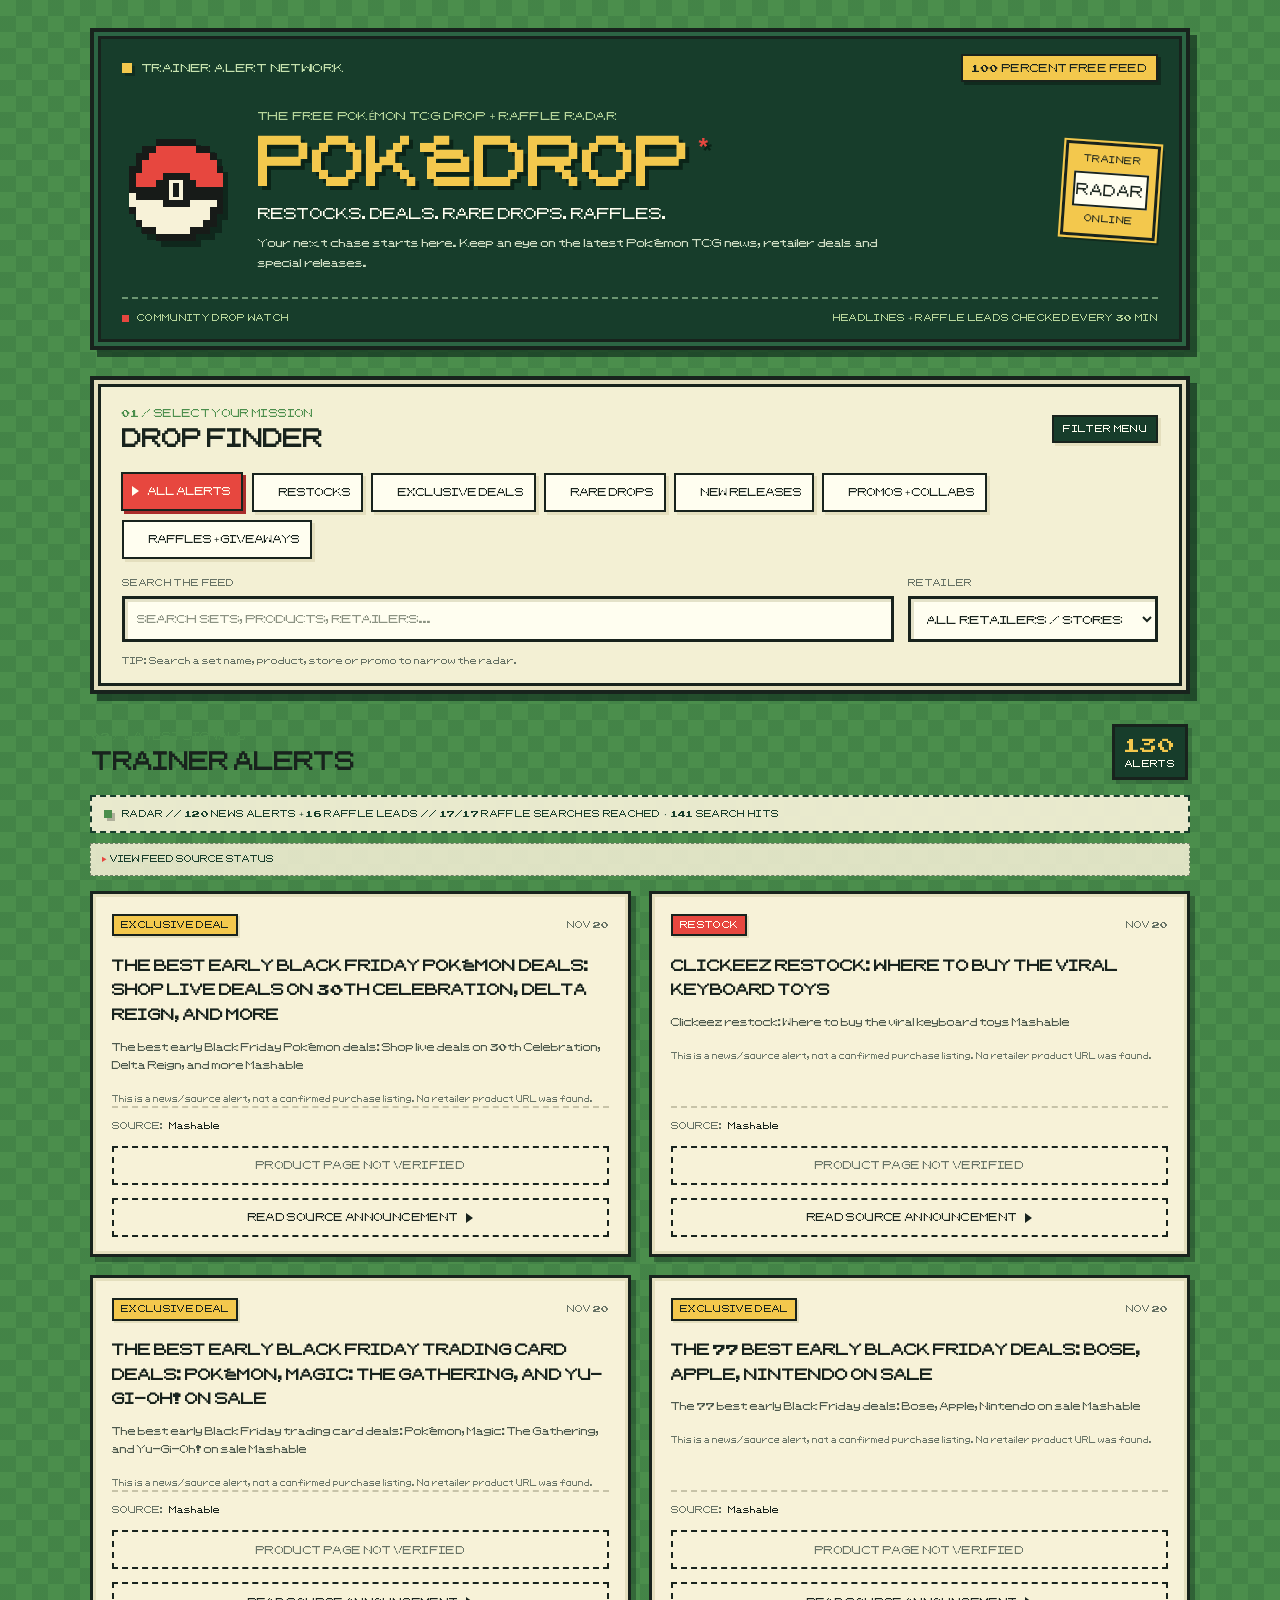
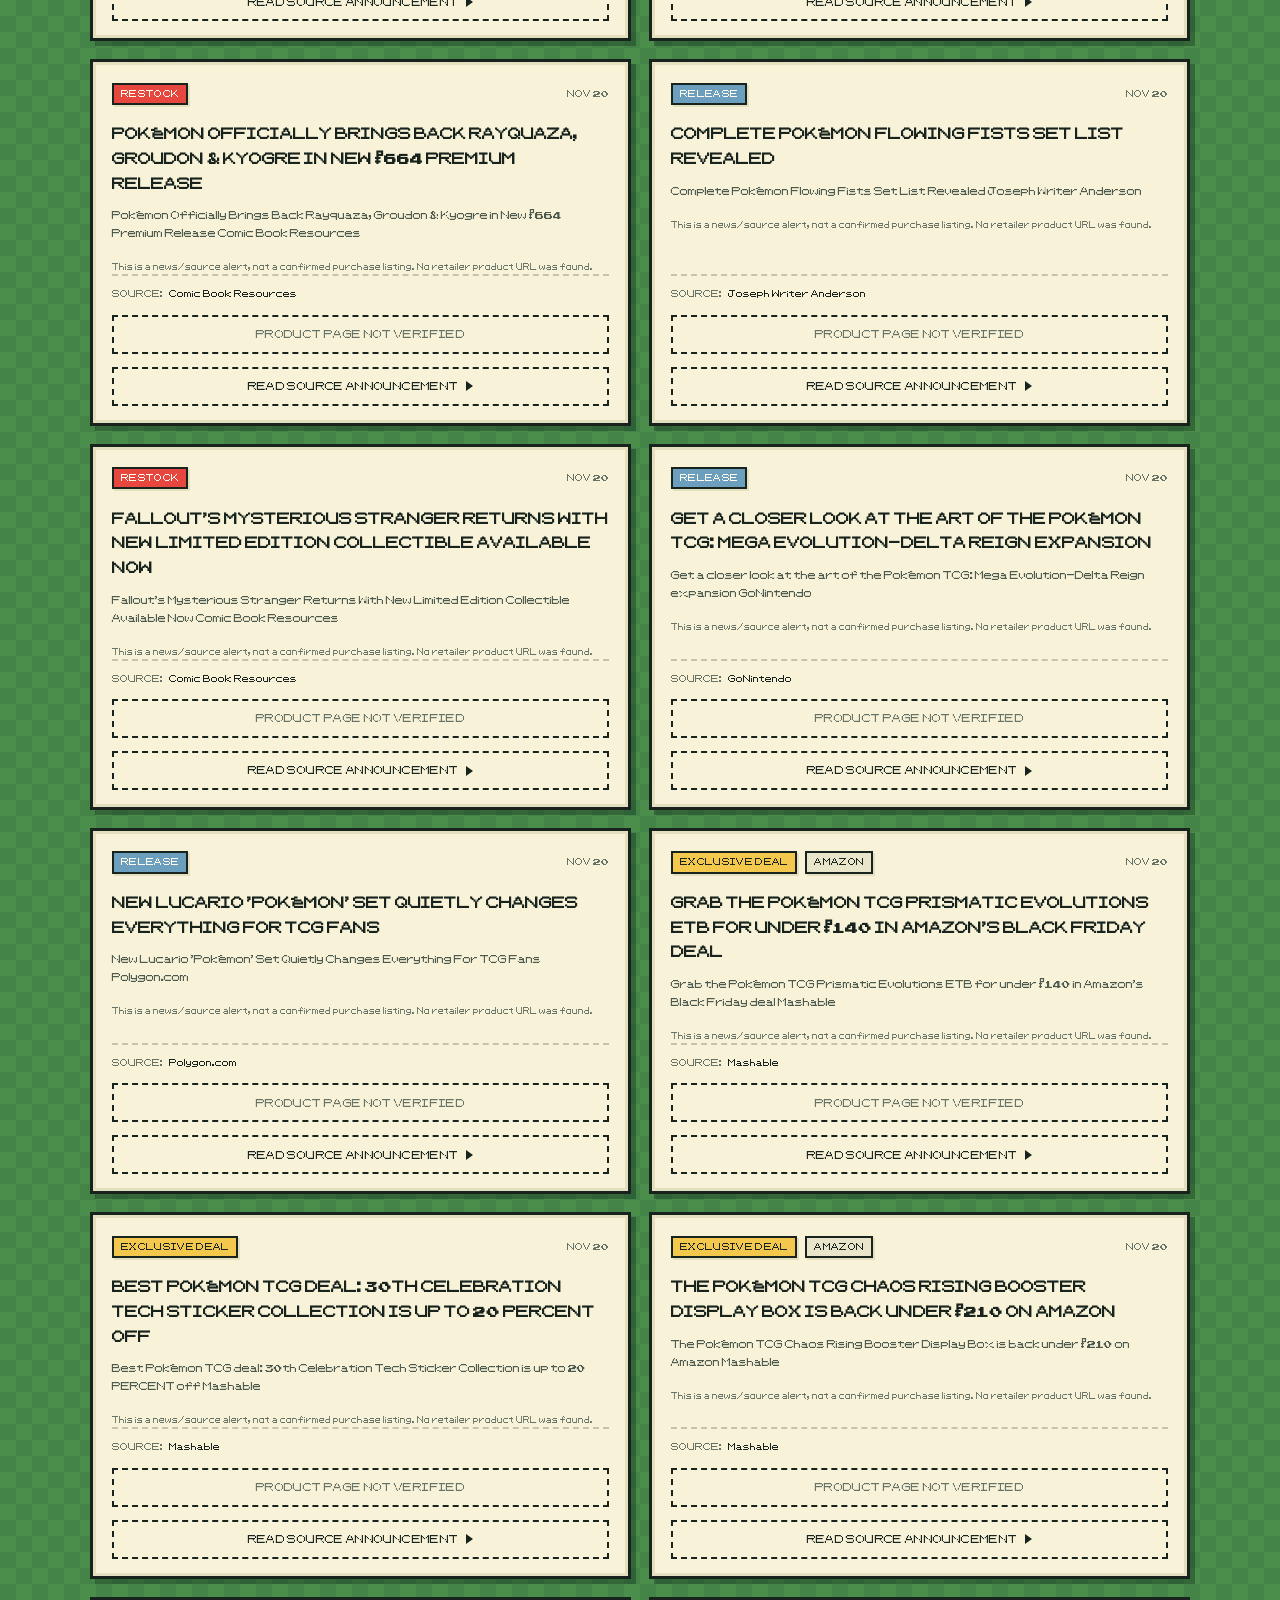
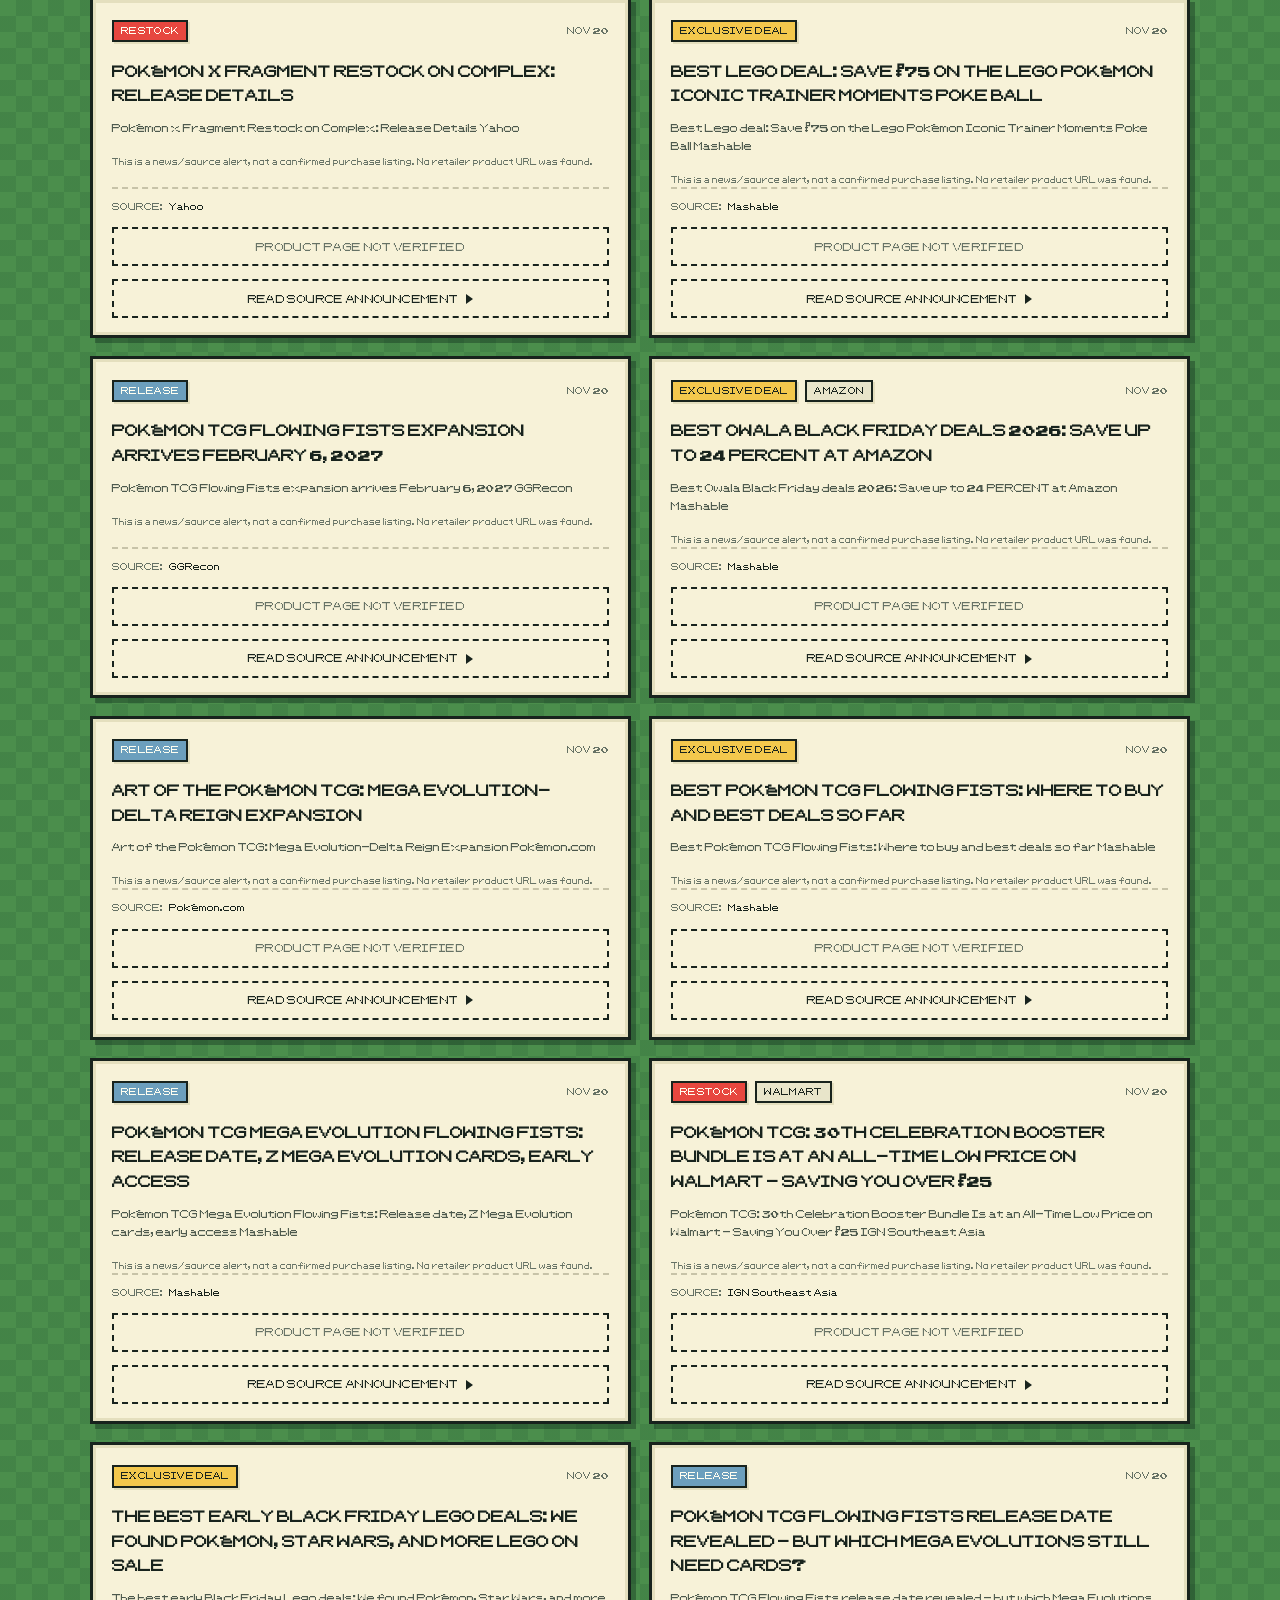
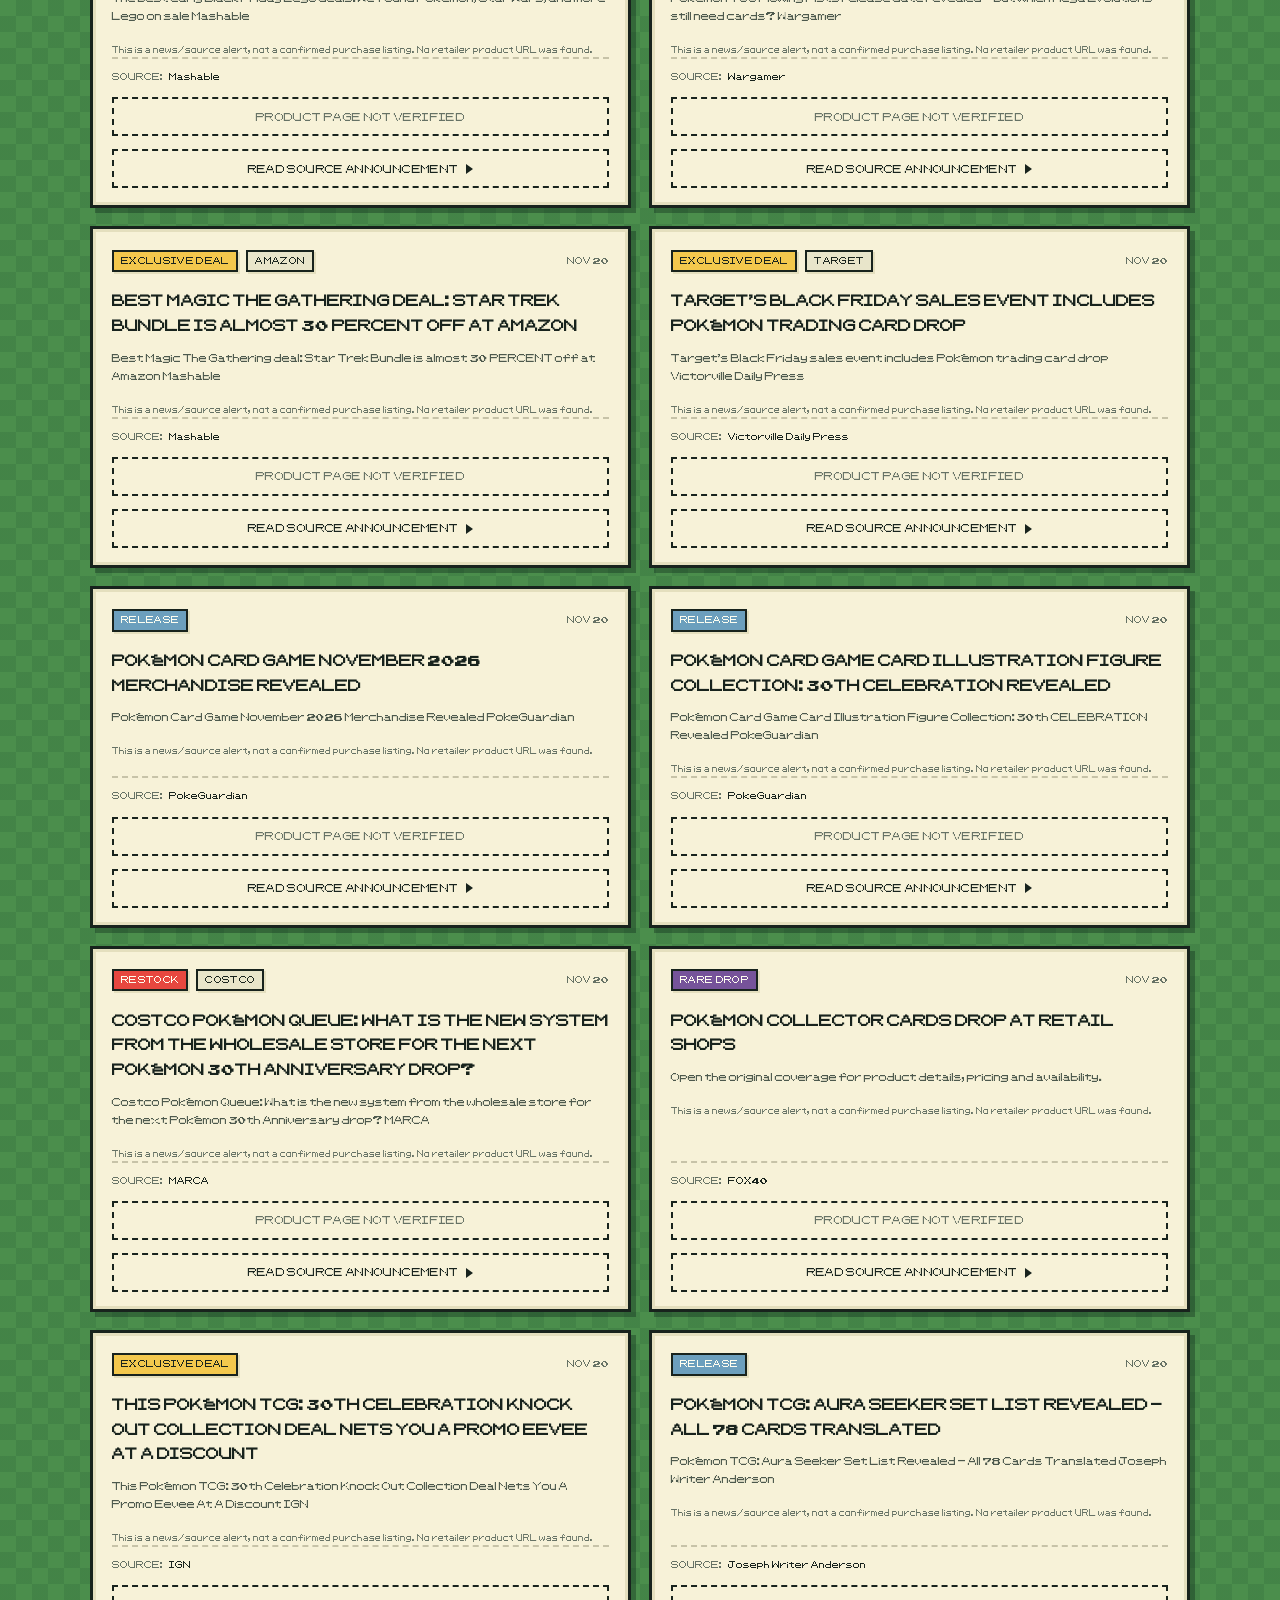
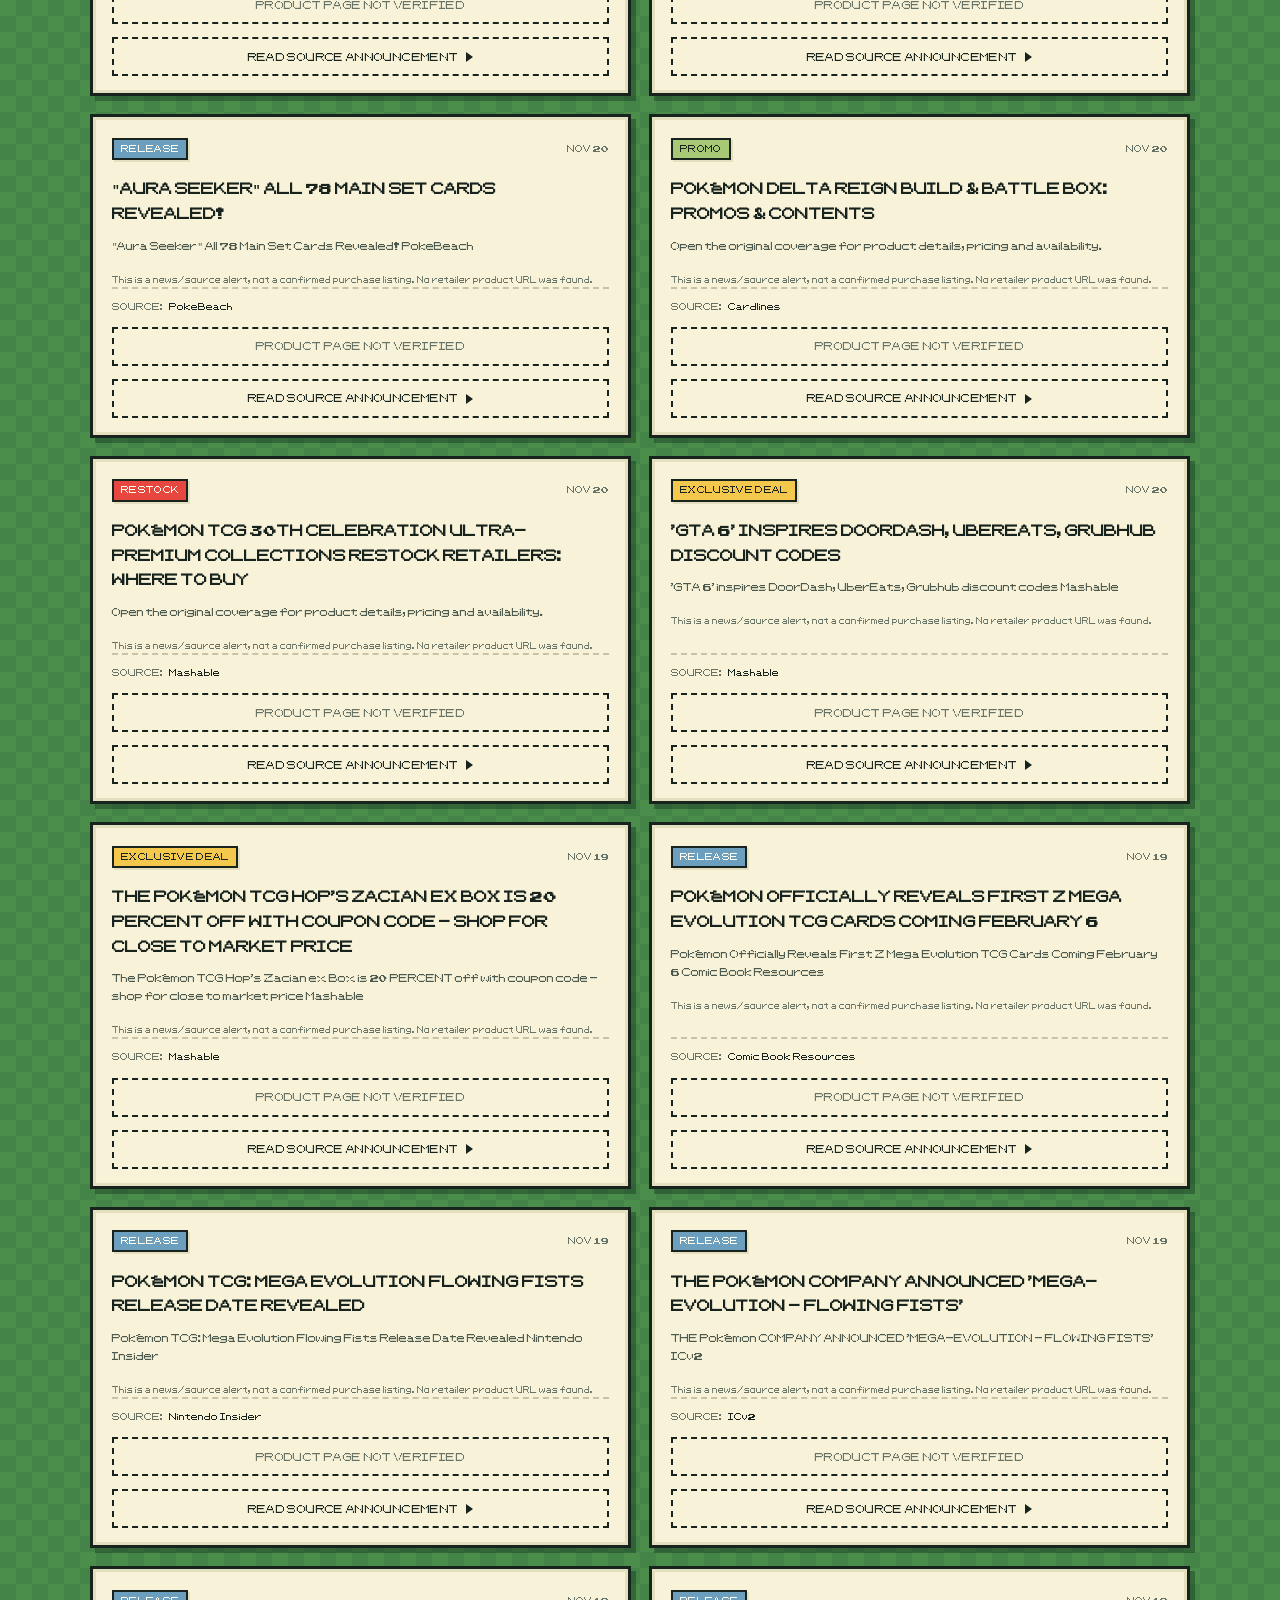
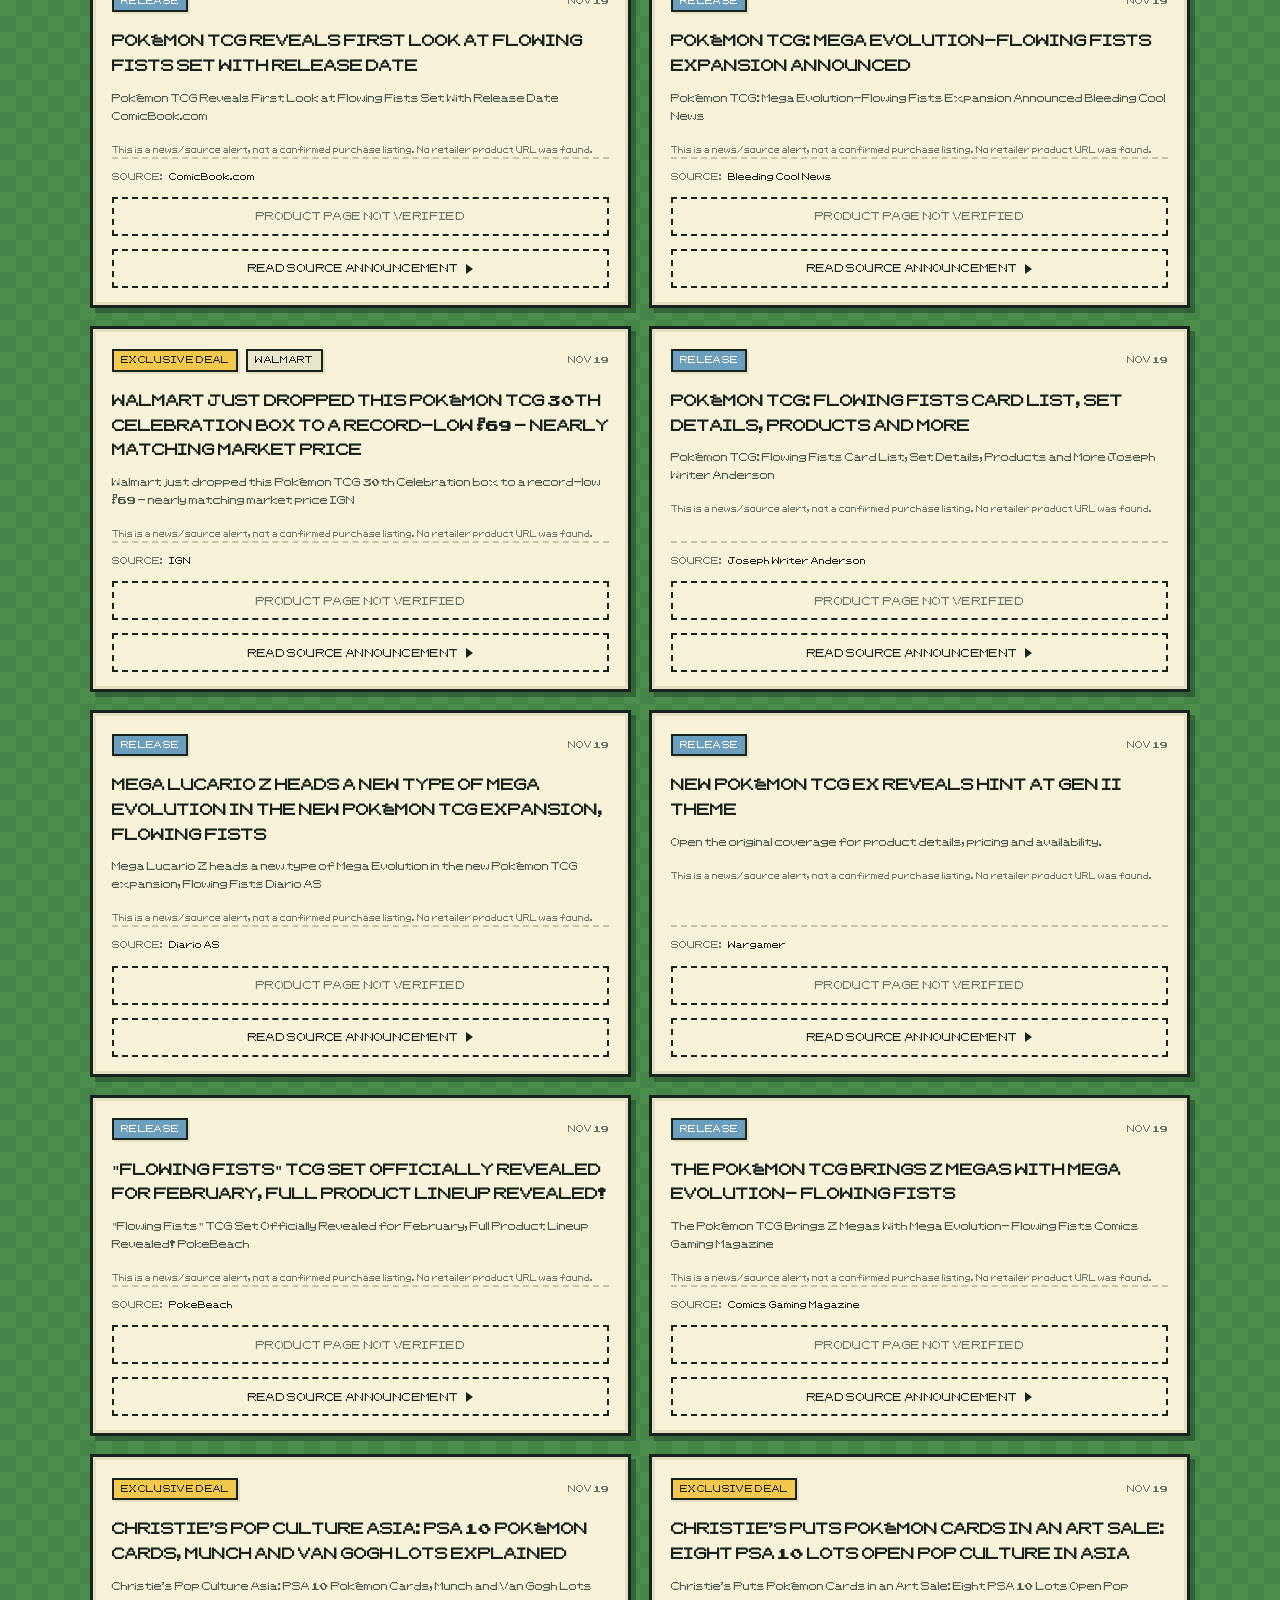
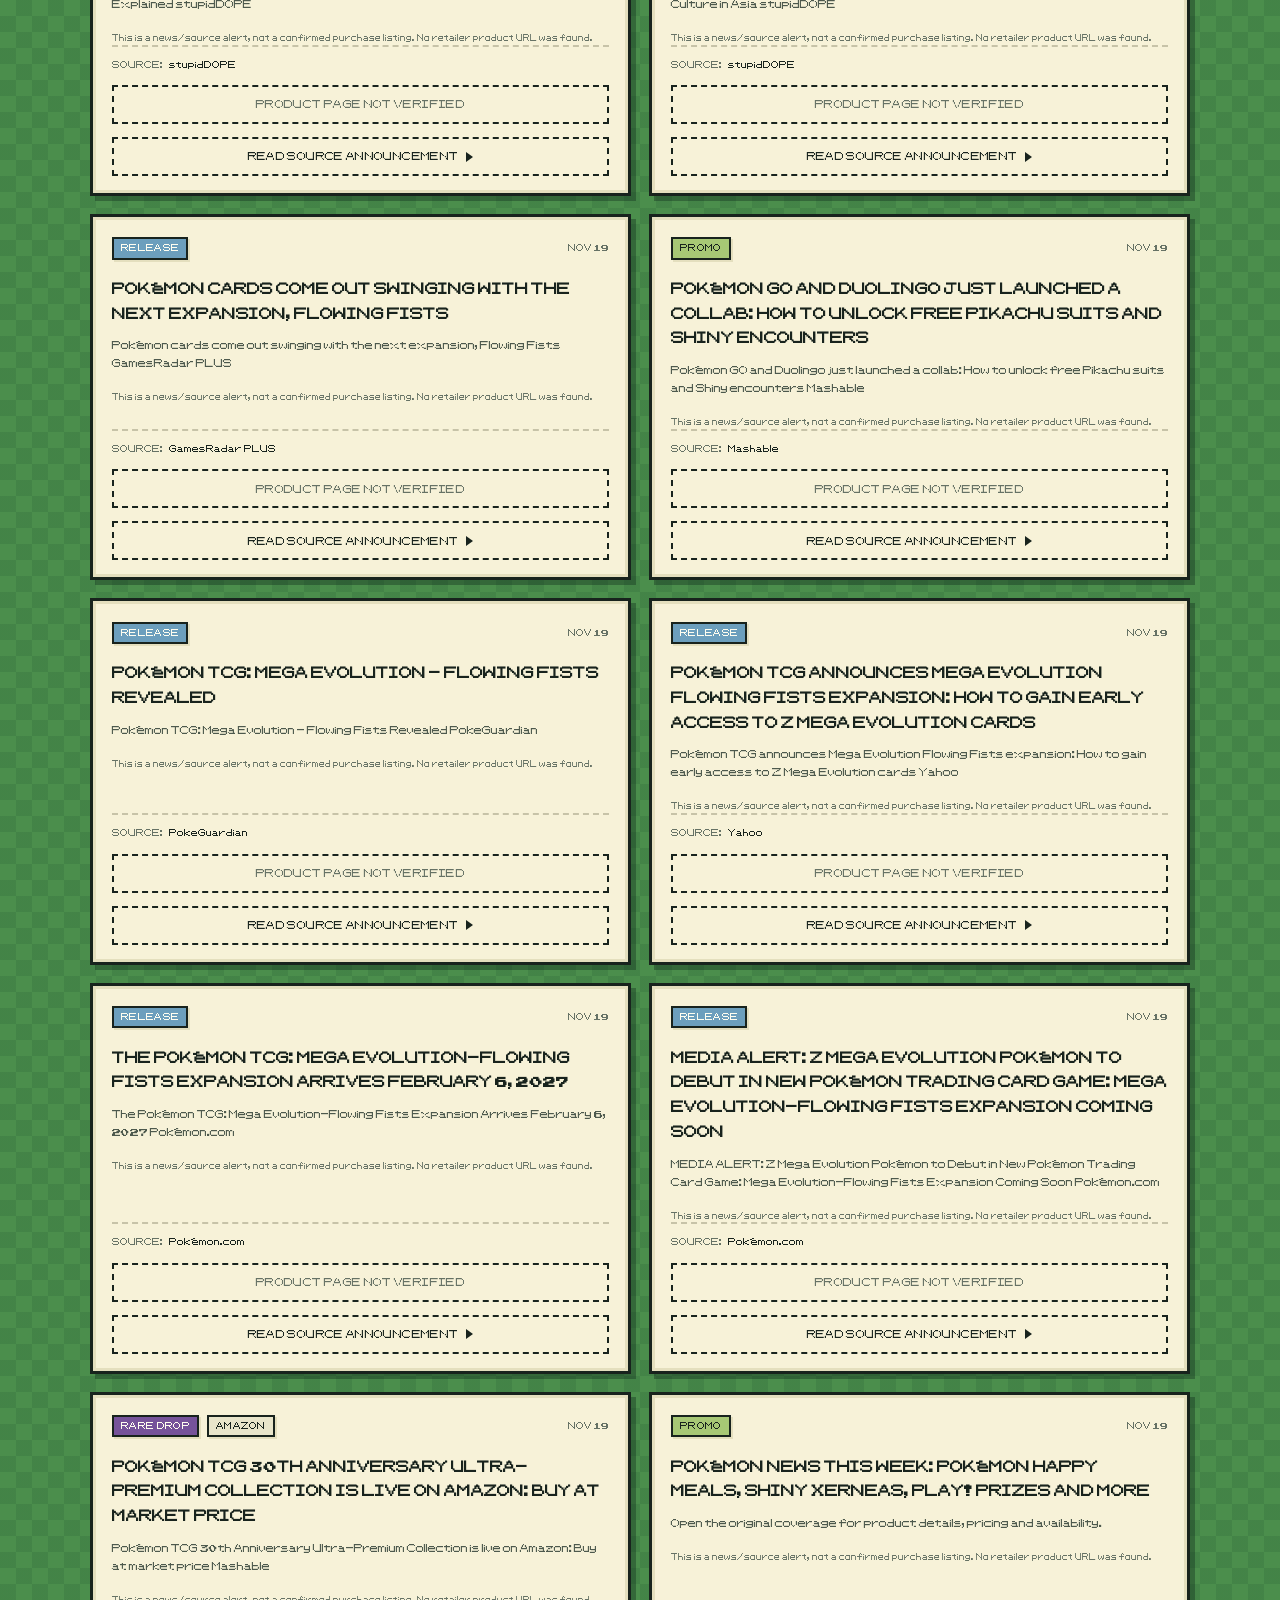
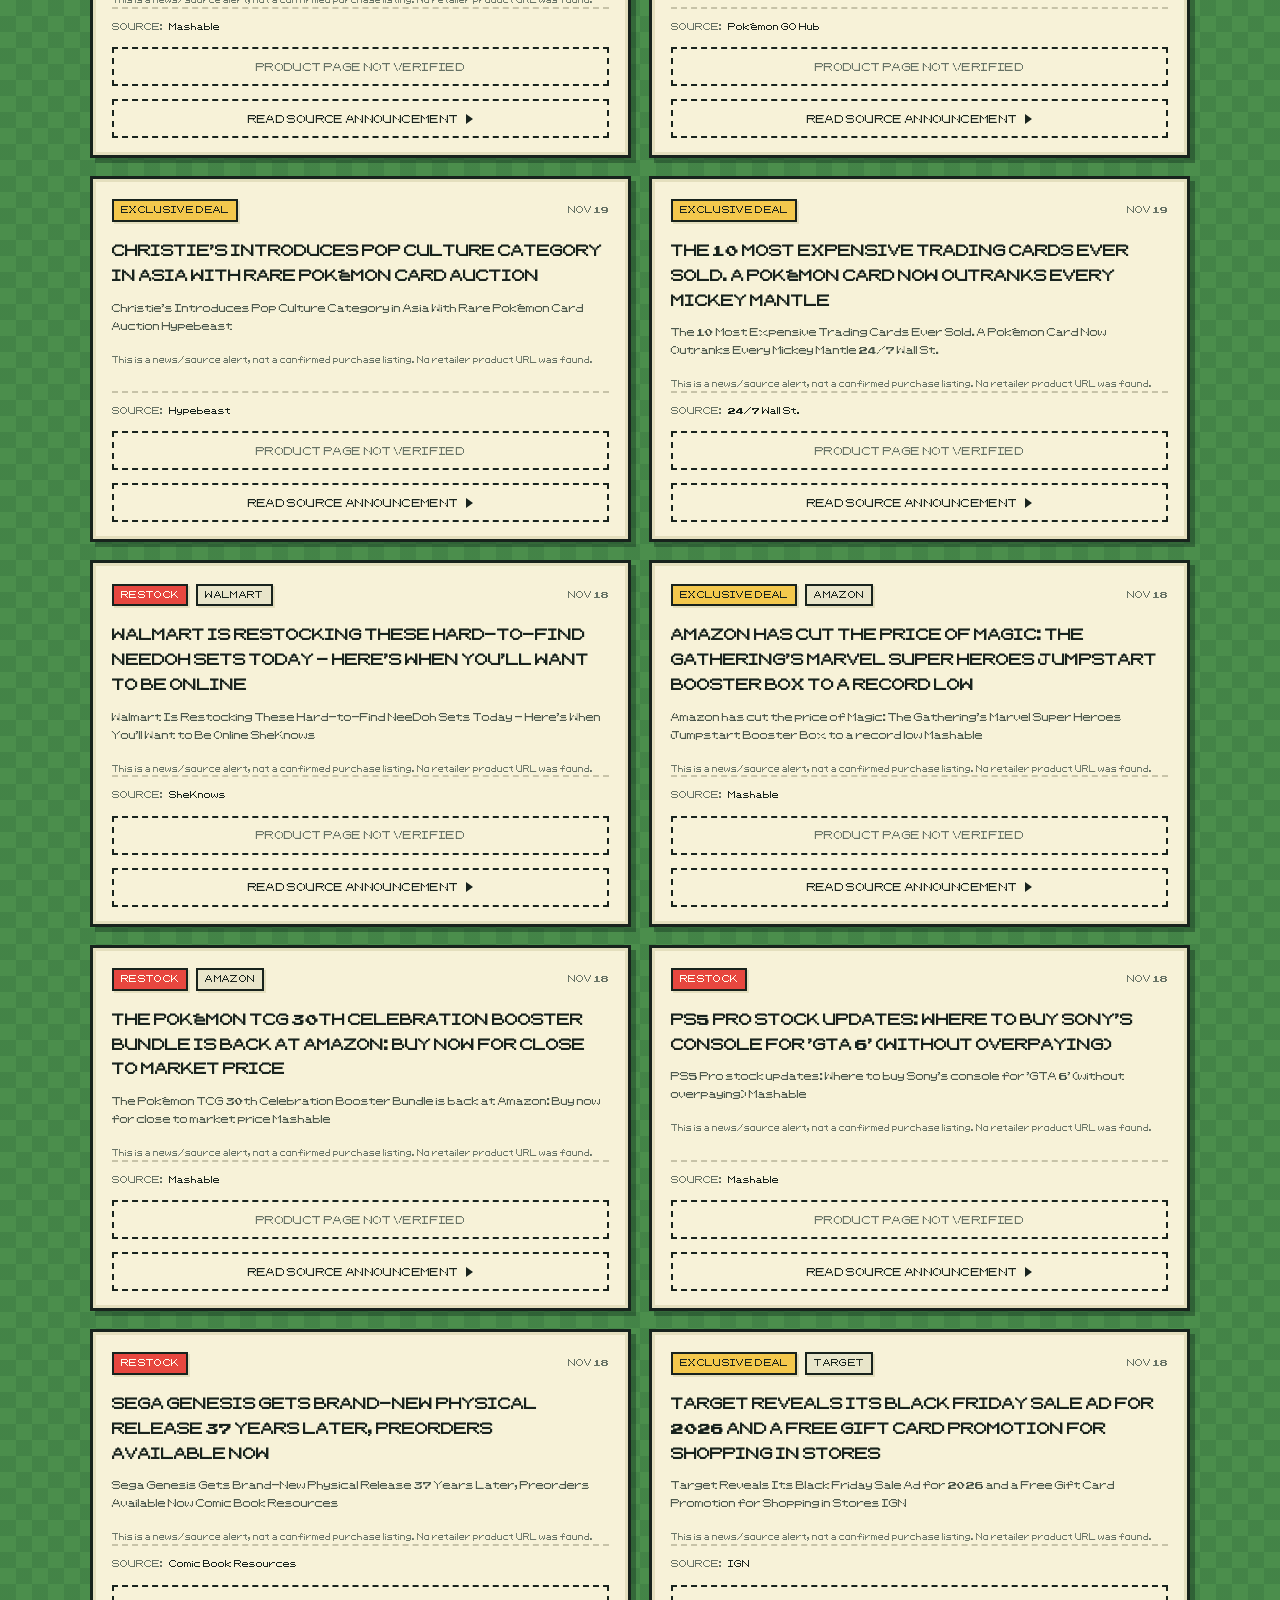
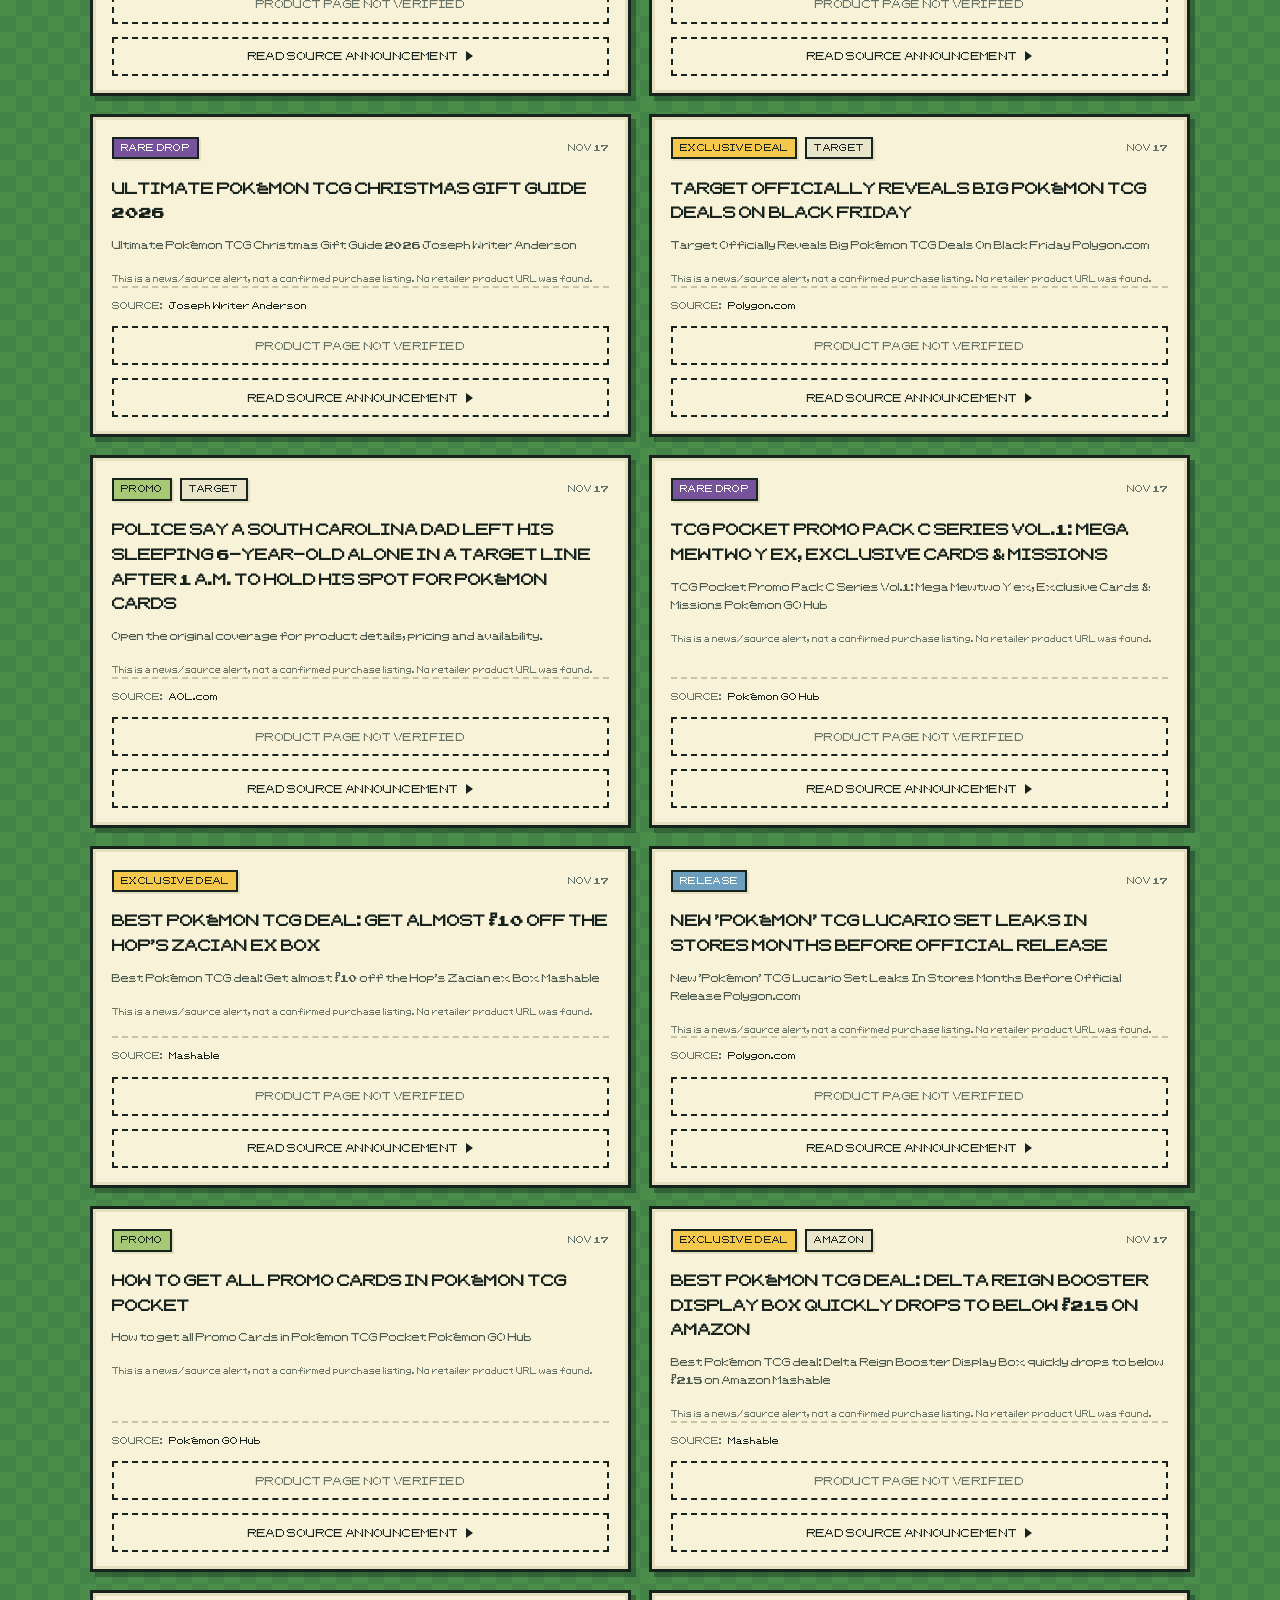
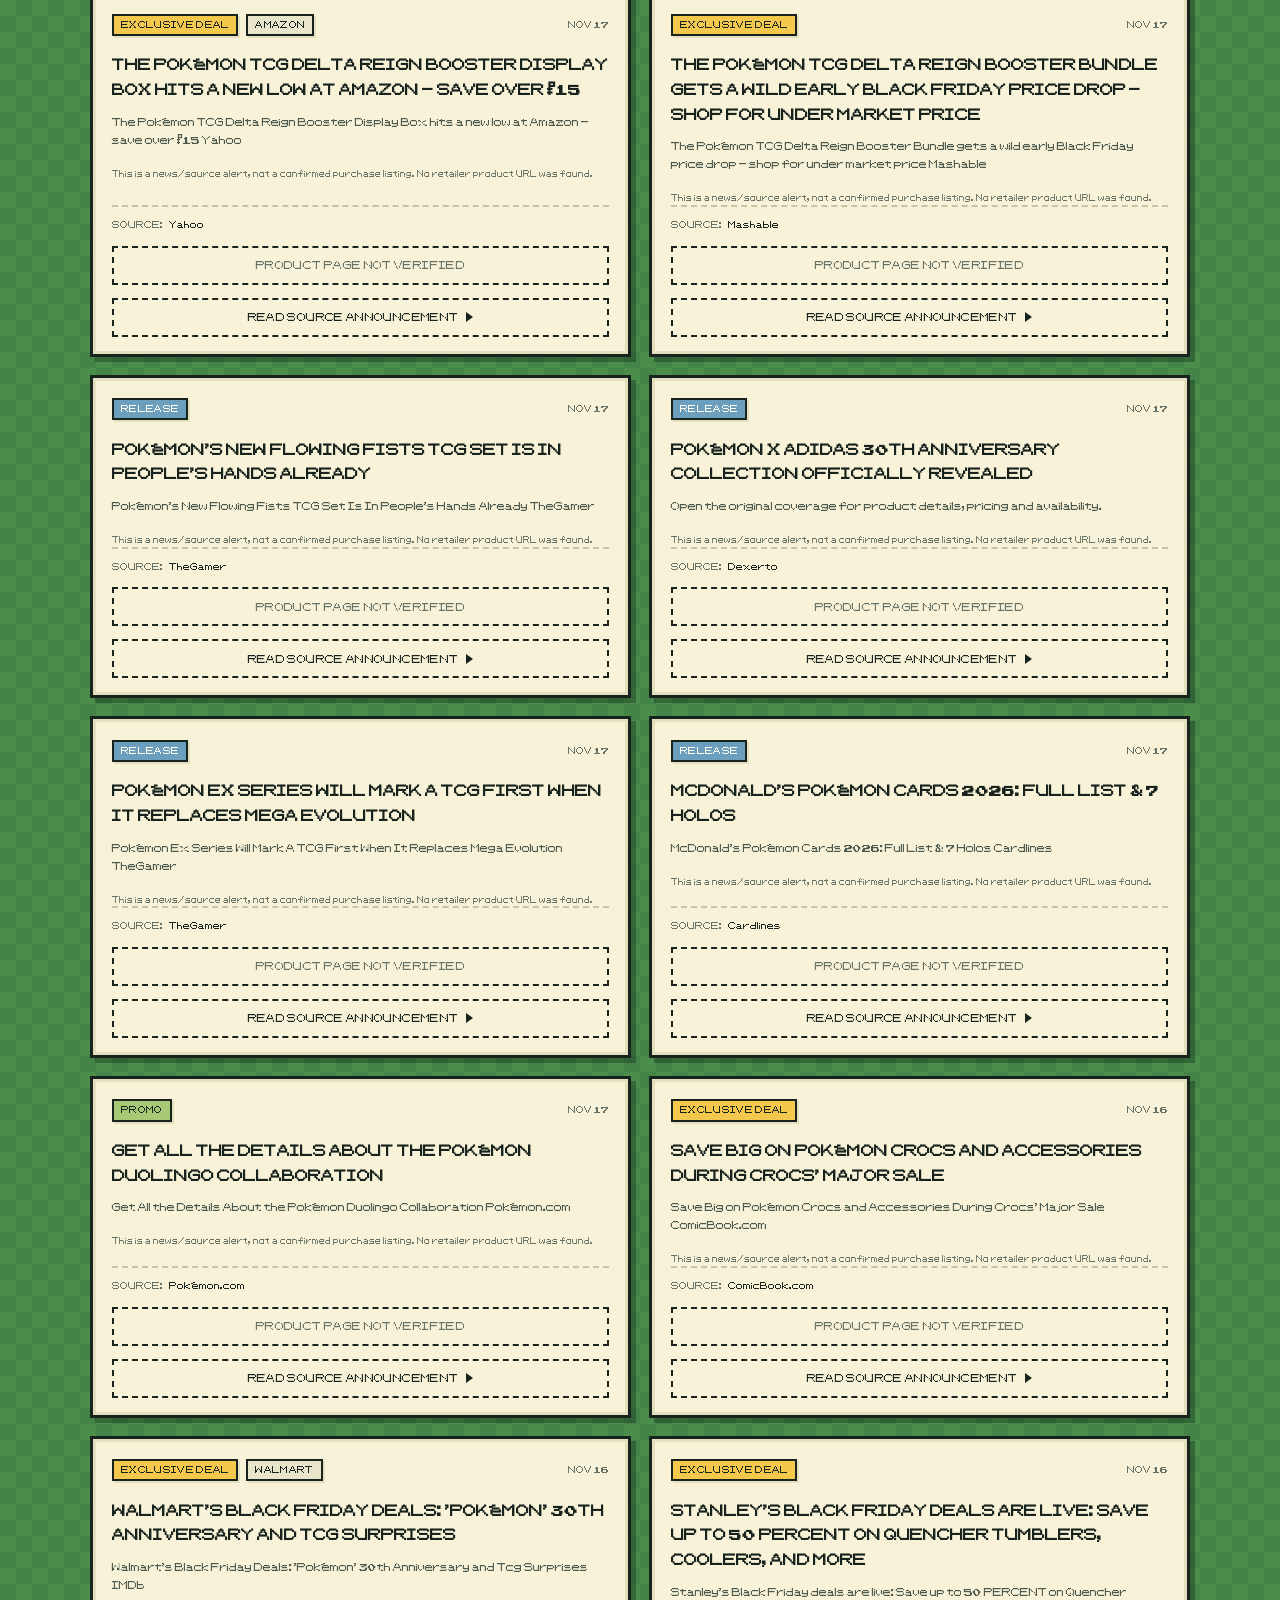
==== index.html @ 659a2abc "Extract uploaded repository ZIP" ====
<!doctype html>
<html lang="en">
<head>
  <meta charset="utf-8">
  <meta name="viewport" content="width=device-width, initial-scale=1">
  <meta name="theme-color" content="#173d2b">
  <meta name="description" content="A free Pokémon TCG radar for restocks, deals, rare drops, raffles and giveaways.">
  <title>PokeDrop - Pokémon TCG Drop Finder</title>
  <link rel="preload" href="fonts/PKMN-RBYGSC.ttf" as="font" type="font/ttf" crossorigin>
  <link rel="stylesheet" href="style.css?v=raffle-inline-fix-2">
</head>
<body>
  <div class="page-shell">
    <header class="panel masthead">
      <div class="topline">
        <span class="eyebrow"><span class="status-pixel" aria-hidden="true"></span> TRAINER ALERT NETWORK</span>
        <span class="free-stamp">100 PERCENT FREE FEED</span>
      </div>

      <div class="hero-content">
        <svg class="pixel-ball" viewBox="0 0 64 64" role="img" aria-label="Pixel art Poké Ball" shape-rendering="crispEdges">
          <path fill="#171b18" d="M20 2h24v4h8v4h4v8h4v28h-4v8h-4v4h-8v4H20v-4h-8v-4H8v-8H4V18h4v-8h4V6h8z"/>
          <path fill="#e7473f" d="M20 6h24v4h8v4h4v8h4v8H8v-8h4v-8h4v-4h4z"/>
          <path fill="#f7f2d8" d="M8 34h48v8h-4v8h-4v4h-8v4H20v-4h-8v-4H8v-8H4v-8z"/>
          <path fill="#171b18" d="M8 30h48v8H8z"/>
          <path fill="#171b18" d="M24 22h16v4h4v12h-4v4H24v-4h-4V26h4z"/>
          <path fill="#f7f2d8" d="M28 26h8v12h-8z"/>
          <path fill="#171b18" d="M30 28h4v8h-4z"/>
        </svg>

        <div class="brand-copy">
          <p class="kicker">THE FREE POKÉMON TCG DROP + RAFFLE RADAR</p>
          <h1>POKéDROP<span class="title-star" aria-hidden="true">*</span></h1>
          <p class="tagline">RESTOCKS. DEALS. RARE DROPS. RAFFLES.</p>
          <p class="intro">Your next chase starts here. Keep an eye on the latest Pokémon TCG news, retailer deals and special releases.</p>
        </div>

        <div class="hero-badge" aria-label="Community feed, updated automatically">
          <span class="badge-top">TRAINER</span>
          <span class="badge-main">RADAR</span>
          <span class="badge-bottom">ONLINE</span>
        </div>
      </div>

      <div class="hero-footer">
        <span><i class="mini-square" aria-hidden="true"></i> COMMUNITY DROP WATCH</span>
        <span>HEADLINES + RAFFLE LEADS CHECKED EVERY 30 MIN</span>
      </div>
    </header>

    <main>
      <section class="panel filter-panel" aria-labelledby="filter-title">
        <div class="section-heading">
          <div>
            <p class="section-kicker">01 / SELECT YOUR MISSION</p>
            <h2 id="filter-title">DROP FINDER</h2>
          </div>
          <button type="button" class="pixel-label filter-menu-toggle" id="filter-menu-toggle" aria-expanded="true" aria-controls="filter-controls">FILTER MENU</button>
        </div>

        <div class="filter-controls" id="filter-controls">
          <div class="category-filter-row">
            <nav class="category-nav" aria-label="Filter alerts by category"></nav>
            <div class="raffle-filter-group">
              <button type="button" class="category-button" id="raffle-category-button" data-value="Raffle" aria-pressed="false">RAFFLES + GIVEAWAYS</button>
              <div class="raffle-status-nav" id="raffle-status-filter" role="group" aria-label="Filter raffles and giveaways by entry status" hidden>
                <span class="control-label">ENTRY STATUS</span>
                <button type="button" data-status="All" aria-pressed="true">ALL STATUSES</button>
                <button type="button" data-status="Upcoming" aria-pressed="false">UPCOMING</button>
                <button type="button" data-status="Open" aria-pressed="false">OPEN</button>
                <button type="button" data-status="Closed" aria-pressed="false">CLOSED</button>
                <button type="button" data-status="Verify" aria-pressed="false">VERIFY</button>
              </div>
            </div>
          </div>

          <div class="search-controls">
            <label class="search-wrap">
              <span class="control-label">SEARCH THE FEED</span>
              <input type="search" id="search" placeholder="SEARCH SETS, PRODUCTS, RETAILERS..." aria-label="Search alerts">
            </label>
            <label class="retailer-wrap">
              <span class="control-label">RETAILER</span>
              <select id="retailer-filter" aria-label="Filter by retailer">
                <option value="all">ALL RETAILERS</option>
              </select>
            </label>
          </div>
          <p class="filter-note">TIP: Search a set name, product, store or promo to narrow the radar.</p>
        </div>
      </section>

      <section class="feed-section" aria-labelledby="feed-title">
        <div class="feed-heading">
          <div>
            <p class="section-kicker">02 / LATEST SIGNALS</p>
            <h2 id="feed-title">TRAINER ALERTS</h2>
          </div>
          <div class="feed-total"><span id="result-count">0</span><span>ALERTS</span></div>
        </div>

        <div class="feed-status" id="feed-status" role="status" aria-live="polite">
          <span class="status-pixel" aria-hidden="true"></span>
          <span>CONNECTING TO THE DROP RADAR...</span>
        </div>
        <details class="feed-diagnostics" id="feed-diagnostics">
          <summary>VIEW FEED SOURCE STATUS</summary>
          <div id="feed-diagnostics-content">Waiting for the first feed update.</div>
        </details>
        <section id="feed" class="feed-grid" aria-label="Latest Pokémon TCG alerts" aria-live="polite"></section>
      </section>

      <aside class="panel signal-note">
        <span class="note-icon" aria-hidden="true">!</span>
        <div>
          <h2>CHECK BEFORE YOU CHECK OUT</h2>
          <p>PokeDrop collects public news coverage and raffle leads. A link is not a live stock or active-entry guarantee; prices, dates, rules and availability can change. Open the original source to confirm details before purchasing or entering.</p>
        </div>
      </aside>
    </main>

    <footer class="panel site-footer">
      <div class="footer-brand">POKéDROP <span>///</span> TRAINER NETWORK</div>
      <p>Fan-made community project. Not affiliated with Nintendo, Game Freak or The Pokémon Company. Product names and trademarks belong to their respective owners.</p>
      <p class="affiliate-note">Some links may be affiliate links and could earn a commission at no extra cost to you.</p>
      <p class="footer-small">BUILT FOR TRAINERS. FREE TO USE.</p>
    </footer>
  </div>

  <script src="app.js?v=raffle-discovery-v2" defer></script>
  <script src="raffle-ui.js?v=raffle-destinations-v5" defer></script>
</body>
</html>
---- style.css ----
@font-face {
  font-family: "PKMN RBYGSC";
  src: url("fonts/PKMN-RBYGSC.ttf") format("truetype");
  font-display: swap;
}

:root {
  color-scheme: light;
  --ink: #18231d;
  --deep: #173d2b;
  --grass: #4b8e4c;
  --grass-light: #a7c875;
  --paper: #f7f2d8;
  --paper-shadow: #e4dfbe;
  --red: #e7473f;
  --red-dark: #a92d2b;
  --gold: #f3c84d;
  --blue: #6c9fbd;
  --muted: #667265;
  --white: #fffef0;
  --pixel-border: 4px;
}

* { box-sizing: border-box; }
html { min-width: 320px; background: var(--deep); }
body {
  min-height: 100vh;
  margin: 0;
  padding: 28px 18px 36px;
  color: var(--ink);
  font-family: "PKMN RBYGSC", "Courier New", monospace;
  font-size: 13px;
  line-height: 1.8;
  -webkit-font-smoothing: none;
  text-rendering: optimizeSpeed;
  background-color: var(--grass);
  background-image:
    linear-gradient(45deg, rgba(18, 59, 39, .13) 25%, transparent 25%, transparent 75%, rgba(18, 59, 39, .13) 75%),
    linear-gradient(45deg, rgba(18, 59, 39, .13) 25%, transparent 25%, transparent 75%, rgba(18, 59, 39, .13) 75%);
  background-position: 0 0, 16px 16px;
  background-size: 32px 32px;
}

button, input, select { font: inherit; }
button, input, select { color: inherit; }
button:focus-visible, input:focus-visible, select:focus-visible, a:focus-visible {
  outline: 4px solid var(--blue);
  outline-offset: 3px;
}

.page-shell { width: min(1100px, 100%); margin: 0 auto; display: grid; gap: 26px; }
main { display: grid; gap: 30px; }
.panel {
  position: relative;
  background: var(--paper);
  border: 4px solid var(--ink);
  box-shadow: 7px 7px 0 rgba(14, 43, 28, .65), inset 0 0 0 4px var(--paper-shadow), inset 0 0 0 7px var(--ink);
}

.masthead { padding: 22px 28px 20px; color: var(--white); background: var(--deep); border-color: var(--ink); box-shadow: 7px 7px 0 rgba(14, 43, 28, .65), inset 0 0 0 4px #2c6544, inset 0 0 0 7px var(--ink); }
.topline, .hero-footer { display: flex; align-items: center; justify-content: space-between; gap: 12px; }
.eyebrow, .free-stamp, .kicker, .section-kicker, .pixel-label, .control-label, .hero-footer, .feed-total, .tag, .retailer-tag, .post-action, .footer-brand, .footer-small, .hero-badge, .feed-status, .empty-state strong {
  letter-spacing: .04em;
  text-transform: uppercase;
}
.eyebrow { display: inline-flex; align-items: center; gap: 10px; color: #c6e2ae; font-size: 10px; }
.status-pixel, .mini-square { display: inline-block; width: 10px; height: 10px; background: var(--gold); box-shadow: 3px 3px 0 rgba(0,0,0,.25); }
.free-stamp { padding: 4px 9px; color: var(--ink); background: var(--gold); border: 2px solid var(--ink); box-shadow: 3px 3px 0 rgba(0,0,0,.3); font-size: 9px; }
.hero-content { display: flex; align-items: center; gap: 28px; padding: 25px 0 24px; }
.pixel-ball { width: 108px; height: 108px; flex: 0 0 108px; filter: drop-shadow(5px 6px 0 rgba(0,0,0,.35)); image-rendering: pixelated; }
.brand-copy { min-width: 0; }
.kicker { margin: 0 0 6px; color: #b7d69b; font-size: 10px; }
h1 { margin: 0; color: var(--gold); font-size: clamp(32px, 5vw, 54px); line-height: 1.2; text-shadow: 4px 4px 0 #0b2418; }
.title-star { display: inline-block; margin-left: 6px; color: var(--red); font-size: .45em; vertical-align: top; }
.tagline { margin: 6px 0 8px; color: var(--white); font-size: 13px; }
.intro { max-width: 640px; margin: 0; color: #d0dec4; font-size: 10px; line-height: 2; }
.hero-badge { display: grid; flex: 0 0 95px; align-content: center; justify-items: center; gap: 5px; width: 95px; height: 95px; margin-left: auto; color: var(--ink); background: var(--gold); border: 3px solid var(--ink); outline: 2px solid var(--gold); box-shadow: 4px 4px 0 rgba(0,0,0,.3); transform: rotate(4deg); }
.badge-top, .badge-bottom { font-size: 8px; }
.badge-main { padding: 4px 2px; font-size: 13px; background: var(--white); border: 2px solid var(--ink); }
.hero-footer { padding-top: 12px; border-top: 2px dashed #6c9672; color: #b7d69b; font-size: 8px; }
.hero-footer span { display: inline-flex; align-items: center; gap: 8px; }
.mini-square { width: 7px; height: 7px; background: var(--red); box-shadow: none; }

.filter-panel {
  position: sticky;
  top: max(8px, env(safe-area-inset-top));
  z-index: 30;
  align-self: start;
  padding: 25px 28px 21px;
  background: rgba(247, 242, 216, .98);
  backdrop-filter: blur(8px);
}
.section-heading, .feed-heading { display: flex; align-items: center; justify-content: space-between; gap: 14px; }
.section-kicker { margin: 0 0 4px; color: var(--grass); font-size: 9px; }
h2 { margin: 0; font-size: 20px; line-height: 1.4; }
.pixel-label { padding: 5px 9px; color: var(--white); background: var(--deep); border: 2px solid var(--ink); box-shadow: 3px 3px 0 var(--paper-shadow); font-size: 8px; }
.filter-menu-toggle { appearance: none; cursor: pointer; }
.filter-menu-toggle:hover { color: var(--ink); background: var(--gold); }
.filter-menu-toggle:active { transform: translate(2px, 2px); box-shadow: 1px 1px 0 var(--paper-shadow); }
.filter-controls[hidden] { display: none !important; }
.category-filter-row { display: flex; flex-wrap: wrap; align-items: center; gap: 8px; margin: 20px 0 17px; }
.category-nav { display: flex; flex: 0 0 100%; flex-wrap: wrap; align-items: center; gap: 8px; margin: 0; }
.raffle-filter-group { display: flex; flex: 0 1 auto; flex-wrap: wrap; align-items: center; gap: 8px; max-width: 100%; }
.category-filter-row .category-button {
  min-height: 39px;
  padding: 7px 10px 7px 25px;
  position: relative;
  border: 2px solid var(--ink);
  background: var(--white);
  box-shadow: 3px 3px 0 var(--paper-shadow);
  cursor: pointer;
  font-size: 9px;
  line-height: 1.5;
}
.category-filter-row .category-button::before { content: ""; position: absolute; left: 9px; top: 50%; width: 0; height: 0; margin-top: -5px; border-top: 5px solid transparent; border-bottom: 5px solid transparent; border-left: 7px solid var(--ink); opacity: 0; }
.category-filter-row .category-button[aria-pressed="true"] { color: var(--white); background: var(--red); box-shadow: 3px 3px 0 var(--red-dark); transform: translate(-1px, -1px); }
.category-filter-row .category-button[aria-pressed="true"]::before { opacity: 1; border-left-color: var(--white); }
.category-filter-row .category-button:hover:not([aria-pressed="true"]) { background: #e8edcf; }
.search-controls { display: grid; grid-template-columns: minmax(0, 1fr) minmax(205px, 250px); gap: 14px; }
.search-wrap, .retailer-wrap { display: grid; gap: 6px; }
.control-label { color: var(--muted); font-size: 8px; }
input, select { width: 100%; min-height: 46px; padding: 10px 12px; background: var(--white); border: 3px solid var(--ink); border-radius: 0; box-shadow: inset 3px 3px 0 #e4e2c9; font-size: 10px; }
input::placeholder { color: #8c9383; opacity: 1; }
select { cursor: pointer; }
.filter-note { margin: 12px 0 0; color: var(--muted); font-size: 8px; }

.feed-heading { padding: 0 2px; }
.feed-total { display: grid; min-width: 70px; justify-items: center; padding: 6px 10px; color: var(--white); background: var(--deep); border: 3px solid var(--ink); box-shadow: 4px 4px 0 rgba(14,43,28,.25); font-size: 8px; }
.feed-total span:first-child { color: var(--gold); font-size: 17px; line-height: 1.4; }
.feed-status { display: flex; align-items: center; gap: 10px; margin: 15px 0; padding: 10px 12px; color: var(--deep); background: rgba(247,242,216,.92); border: 2px dashed var(--deep); font-size: 8px; }
.feed-status .status-pixel { width: 8px; height: 8px; flex: 0 0 8px; background: var(--grass); }
.feed-status.error .status-pixel { background: var(--red); }
.feed-diagnostics { margin: -5px 0 15px; padding: 8px 11px; color: var(--deep); background: rgba(247,242,216,.86); border: 1px dashed #6d8165; font-size: 8px; }
.feed-diagnostics summary { cursor: pointer; color: var(--deep); }
.feed-diagnostics[open] summary { margin-bottom: 7px; }
.feed-diagnostics summary::marker { color: var(--red); }
.diagnostics-summary { margin: 4px 0; color: var(--deep); line-height: 1.9; }
.diagnostics-list { display: grid; grid-template-columns: repeat(2, minmax(0, 1fr)); gap: 4px 18px; margin: 7px 0 3px; padding-left: 17px; }
.diagnostics-list li { line-height: 1.8; overflow-wrap: anywhere; }
.source-ok { color: #28643a; }
.source-failed, .diagnostics-errors { color: #a92d2b; }
.diagnostics-errors { margin: 6px 0 0; line-height: 1.8; }
.feed-grid { display: grid; grid-template-columns: repeat(2, minmax(0, 1fr)); gap: 18px; }
.post-card {
  display: flex;
  min-width: 0;
  flex-direction: column;
  padding: 19px 19px 17px;
  background: var(--paper);
  border: 3px solid var(--ink);
  box-shadow: 5px 5px 0 rgba(14,43,28,.38), inset 0 0 0 3px var(--paper-shadow);
}
.post-topline { display: flex; flex-wrap: wrap; align-items: center; gap: 8px; min-height: 25px; }
.tag, .retailer-tag { display: inline-block; padding: 4px 7px; color: var(--white); background: var(--blue); border: 2px solid var(--ink); box-shadow: 2px 2px 0 var(--paper-shadow); font-size: 8px; line-height: 1.3; }
.tag[data-category="Restock"] { background: var(--red); }
.tag[data-category="Deals"] { color: var(--ink); background: var(--gold); }
.tag[data-category="Rare Drop"] { color: var(--white); background: #76539a; }
.tag[data-category="Release"] { background: var(--blue); }
.tag[data-category="Promo"] { color: var(--ink); background: var(--grass-light); }
.retailer-tag { color: var(--ink); background: #e8e5ca; }
.post-date { margin-left: auto; color: var(--muted); font-size: 8px; white-space: nowrap; }
.post-card h3 { margin: 16px 0 10px; font-size: 13px; line-height: 1.9; overflow-wrap: anywhere; }
.post-summary { margin: 0 0 14px; color: #4d594d; font-size: 9px; line-height: 2; }
.post-source { display: flex; align-items: center; gap: 6px; margin-top: auto; padding-top: 11px; color: var(--muted); border-top: 2px dashed #c7c3a8; font-size: 8px; }
.post-source strong { color: var(--ink); font-weight: normal; }
.post-action { display: flex; align-items: center; justify-content: center; gap: 8px; min-height: 39px; margin-top: 13px; padding: 7px 10px; color: var(--white); background: var(--deep); border: 2px solid var(--ink); box-shadow: 3px 3px 0 #b8b39a; text-align: center; text-decoration: none; font-size: 9px; }
.post-action::after { content: ""; width: 0; height: 0; border-top: 5px solid transparent; border-bottom: 5px solid transparent; border-left: 7px solid currentColor; }
.post-action:hover { color: var(--ink); background: var(--gold); }
.post-action-missing { color: var(--muted); background: transparent; border-style: dashed; box-shadow: none; cursor: default; }
.post-action-missing::after { display: none; }
.post-action-secondary { color: var(--ink); background: transparent; border-style: dashed; box-shadow: none; }
.empty-state { grid-column: 1 / -1; padding: 35px 22px; background: var(--paper); border: 3px dashed var(--ink); text-align: center; }
.empty-state strong { display: block; margin-bottom: 8px; font-size: 12px; }
.empty-state p { margin: 0; color: var(--muted); font-size: 9px; }

.signal-note { display: flex; align-items: flex-start; gap: 16px; padding: 20px 24px; }
.note-icon { display: grid; flex: 0 0 34px; width: 34px; height: 34px; place-items: center; color: var(--ink); background: var(--gold); border: 3px solid var(--ink); box-shadow: 3px 3px 0 var(--paper-shadow); font-size: 18px; }
.signal-note h2 { margin: 0 0 5px; font-size: 11px; }
.signal-note p { margin: 0; color: #4d594d; font-size: 9px; line-height: 2; }
.site-footer { padding: 20px 24px 17px; text-align: center; }
.footer-brand { margin-bottom: 7px; color: var(--deep); font-size: 11px; }
.footer-brand span { color: var(--red); }
.site-footer p { max-width: 780px; margin: 5px auto; color: var(--muted); font-size: 8px; line-height: 2; }
.site-footer .footer-small { margin-top: 13px; color: var(--grass); font-size: 8px; }

/* Raffle/giveaway status filtering lives inside Drop Finder. */
.raffle-status-nav { display: flex; flex: 0 1 auto; flex-wrap: wrap; align-items: center; gap: 8px; width: fit-content; max-width: 100%; margin: 0; padding: 6px 8px; background: rgba(228, 223, 190, .72); border: 2px dashed var(--deep); }
.raffle-status-nav[hidden] { display: none !important; }
.raffle-status-nav .control-label { margin-right: 4px; color: var(--deep); }
.raffle-status-nav button {
  min-height: 34px;
  padding: 5px 9px;
  color: var(--ink);
  background: var(--white);
  border: 2px solid var(--ink);
  box-shadow: 3px 3px 0 var(--paper-shadow);
  cursor: pointer;
  font-size: 8px;
}
.raffle-status-nav button[aria-pressed="true"] { color: var(--white); background: var(--deep); box-shadow: 3px 3px 0 #8a9a78; }
.raffle-status-nav button:hover:not([aria-pressed="true"]) { background: #e8edcf; }
.raffle-status-tag { display: inline-block; padding: 4px 7px; color: var(--white); background: #5c6670; border: 2px solid var(--ink); box-shadow: 2px 2px 0 var(--paper-shadow); font-size: 8px; line-height: 1.3; }
.raffle-status-tag[data-status="open"] { color: #fff; background: #347b43; }
.raffle-status-tag[data-status="upcoming"] { color: var(--ink); background: var(--gold); }
.raffle-status-tag[data-status="closed"] { color: #fff; background: var(--red-dark); }
.raffle-status-tag[data-status="verify"] { color: #fff; background: #5c6670; }
.raffle-status-note { margin: 0 0 10px; color: #6a5c32; font-size: 8px; line-height: 1.9; }
.raffle-date { display: inline-block; margin-left: 4px; color: var(--ink); }

@media (max-width: 760px) {
  body { padding: 18px 13px 25px; }
  .page-shell { gap: 21px; }
  .masthead { padding: 18px 19px 16px; }
  .hero-content { gap: 18px; padding: 22px 0; }
  .pixel-ball { width: 82px; height: 82px; flex-basis: 82px; }
  .hero-badge { display: none; }
  .filter-panel { top: 6px; padding: 19px 20px 17px; }
  .feed-grid { gap: 13px; }
  .post-card { padding: 15px; }
}

@media (max-width: 560px) {
  body { padding: 12px 10px 20px; font-size: 12px; }
  .page-shell { gap: 17px; }
  .panel { border-width: 3px; box-shadow: 5px 5px 0 rgba(14,43,28,.55), inset 0 0 0 3px var(--paper-shadow), inset 0 0 0 5px var(--ink); }
  .masthead { padding: 14px 14px 13px; box-shadow: 5px 5px 0 rgba(14,43,28,.55), inset 0 0 0 3px #2c6544, inset 0 0 0 5px var(--ink); }
  .eyebrow { font-size: 8px; }
  .free-stamp { padding: 3px 6px; font-size: 7px; }
  .hero-content { align-items: flex-start; gap: 12px; padding: 19px 0 16px; }
  .pixel-ball { width: 62px; height: 62px; flex-basis: 62px; margin-top: 5px; }
  .kicker { font-size: 7px; line-height: 1.7; }
  h1 { font-size: clamp(24px, 8vw, 36px); }
  .tagline { margin: 5px 0; font-size: 9px; line-height: 1.7; }
  .intro { font-size: 8px; line-height: 1.8; }
  .hero-footer { align-items: flex-start; flex-direction: column; gap: 4px; font-size: 7px; }
  main { gap: 22px; }
  h2 { font-size: 16px; }
  .section-kicker { font-size: 7px; }
  .pixel-label { padding: 4px 6px; font-size: 7px; }
  .category-nav { gap: 7px; margin: 0; }
  .category-filter-row .category-button { min-height: 36px; padding: 6px 8px 6px 21px; font-size: 8px; }
  .category-filter-row .category-button::before { left: 7px; }
  .filter-panel { top: 4px; padding: 15px 13px 13px; }
  .search-controls { grid-template-columns: 1fr; gap: 10px; }
  .category-filter-row { gap: 7px; margin: 16px 0 14px; }
  .category-nav { flex-basis: 100%; }
  .raffle-filter-group { gap: 6px; }
  .raffle-status-nav { gap: 6px; margin: 0; padding: 6px; }
  .raffle-status-nav button { min-height: 32px; padding: 4px 7px; font-size: 7px; }
  input, select { min-height: 42px; font-size: 9px; }
  .control-label, .filter-note { font-size: 7px; }
  .feed-heading { align-items: flex-end; }
  .feed-total { min-width: 60px; padding: 4px 7px; font-size: 7px; }
  .feed-total span:first-child { font-size: 15px; }
  .feed-status { margin: 12px 0; font-size: 7px; }
  .feed-diagnostics { font-size: 7px; }
  .diagnostics-list { grid-template-columns: 1fr; }
  .feed-grid { grid-template-columns: 1fr; gap: 12px; }
  .post-card { padding: 14px 13px; }
  .post-card h3 { margin: 13px 0 8px; font-size: 12px; line-height: 1.85; }
  .post-summary { font-size: 8px; }
  .tag, .retailer-tag, .post-date, .raffle-status-tag { font-size: 7px; }
  .raffle-status-note { font-size: 8px; }
  .post-action { min-height: 37px; font-size: 8px; }
  .signal-note { gap: 12px; padding: 15px 14px; }
  .note-icon { flex-basis: 29px; width: 29px; height: 29px; font-size: 15px; }
  .signal-note h2 { font-size: 9px; }
  .signal-note p { font-size: 8px; }
  .site-footer { padding: 16px 13px 13px; }
  .footer-brand { font-size: 9px; }
}

@media (prefers-reduced-motion: reduce) {
  *, *::before, *::after { scroll-behavior: auto !important; transition-duration: .01ms !important; animation-duration: .01ms !important; animation-iteration-count: 1 !important; }
}
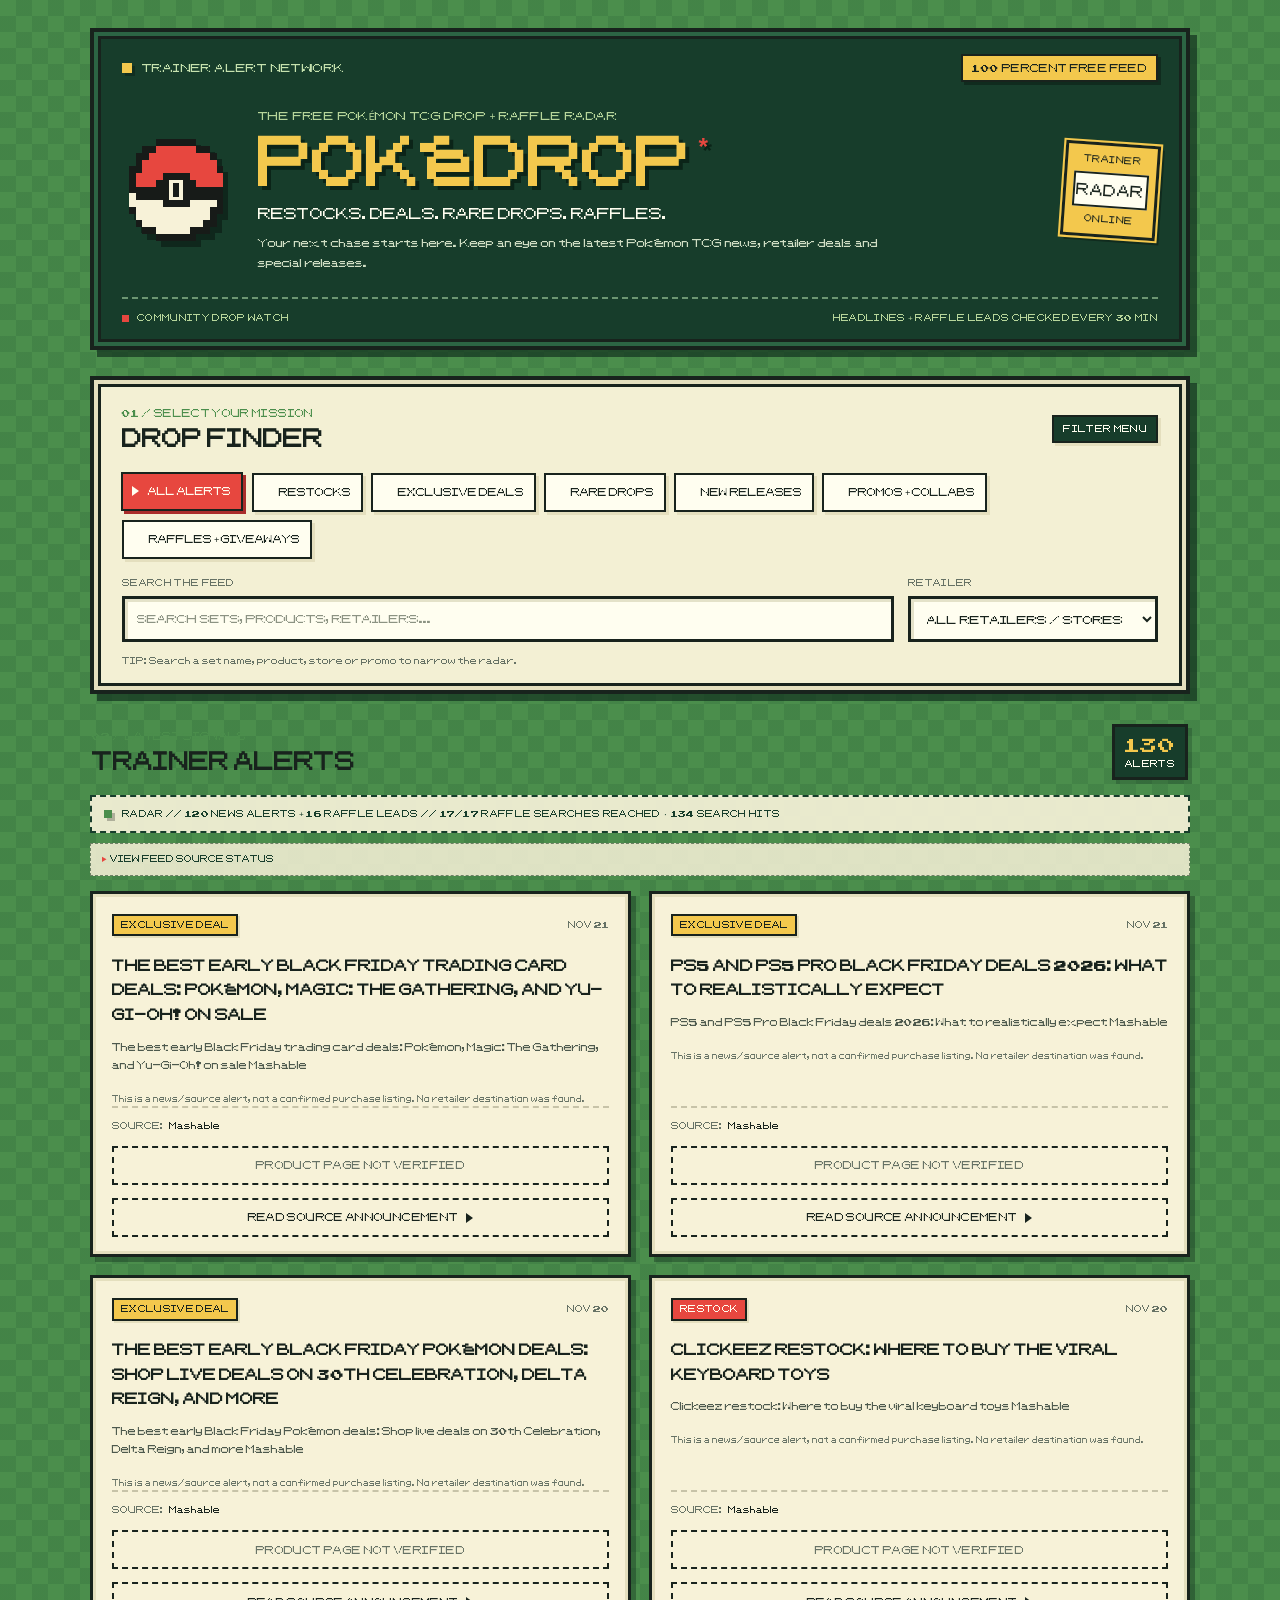
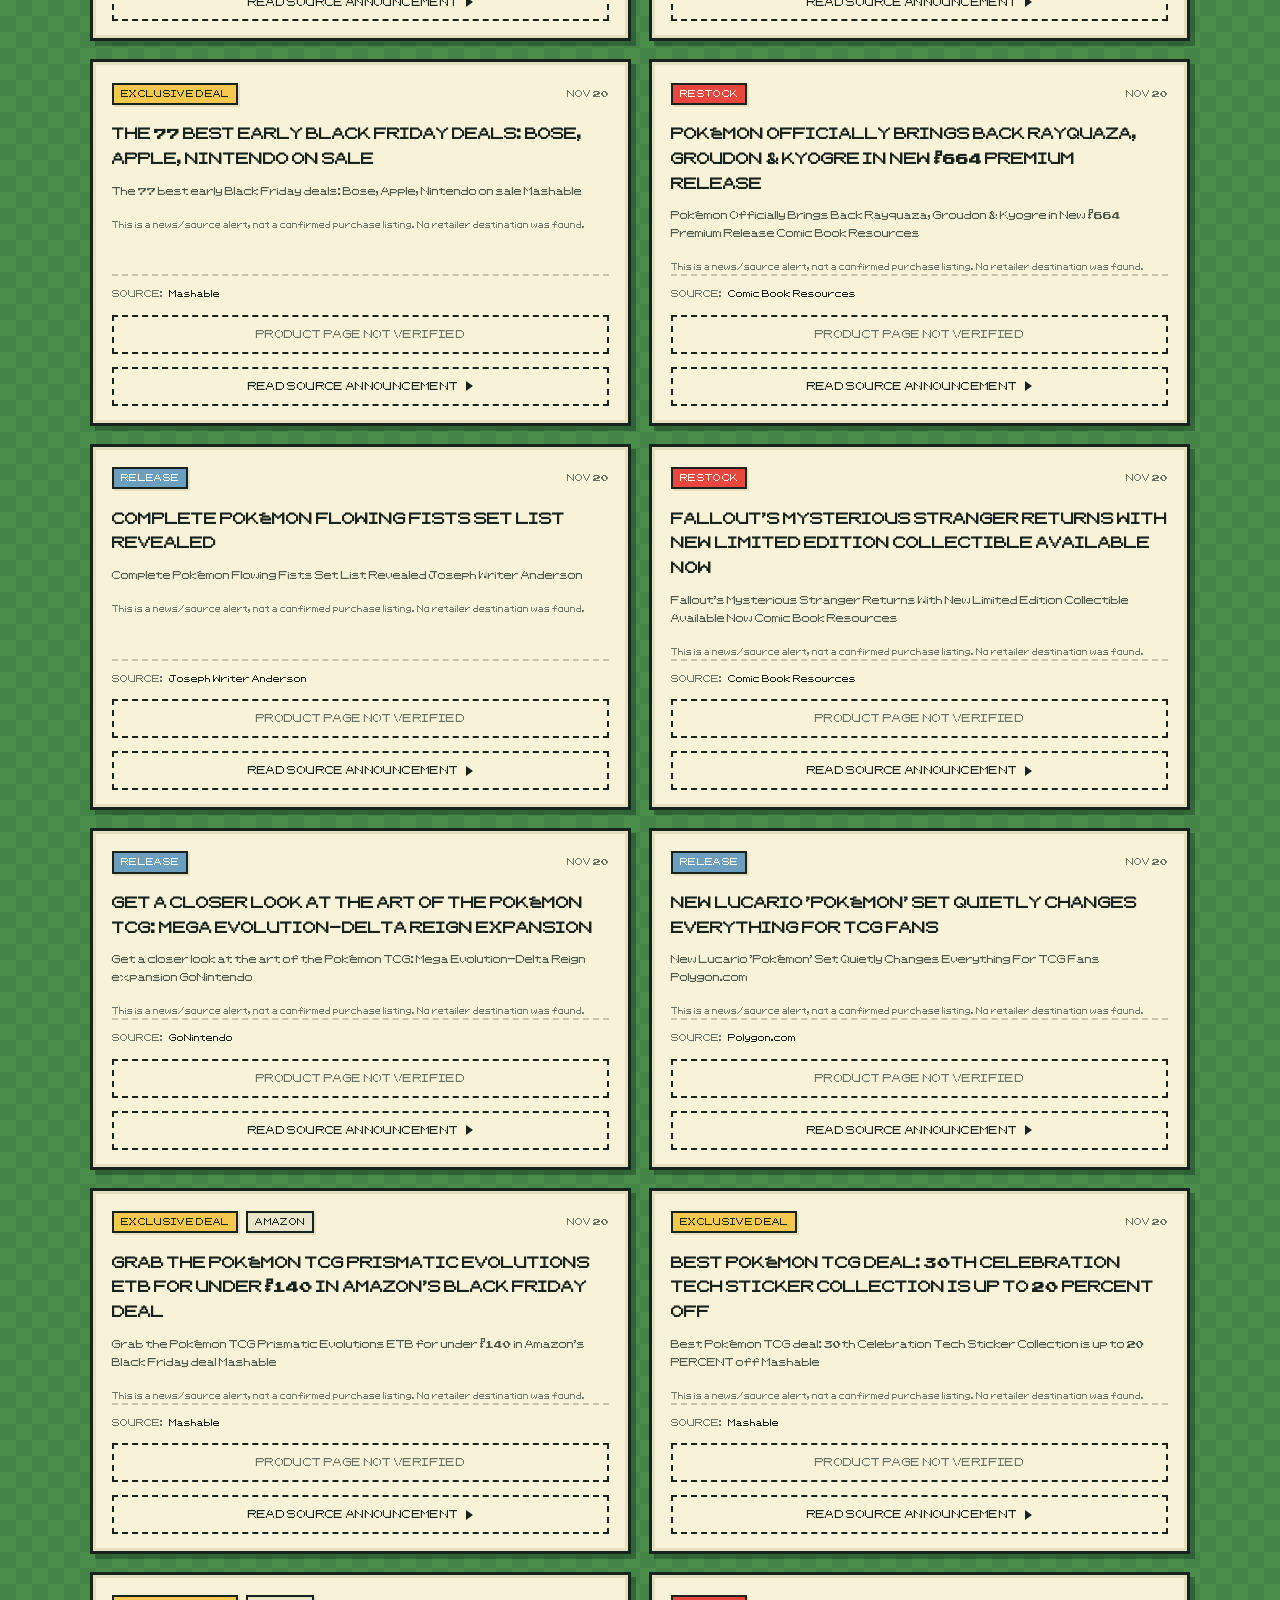
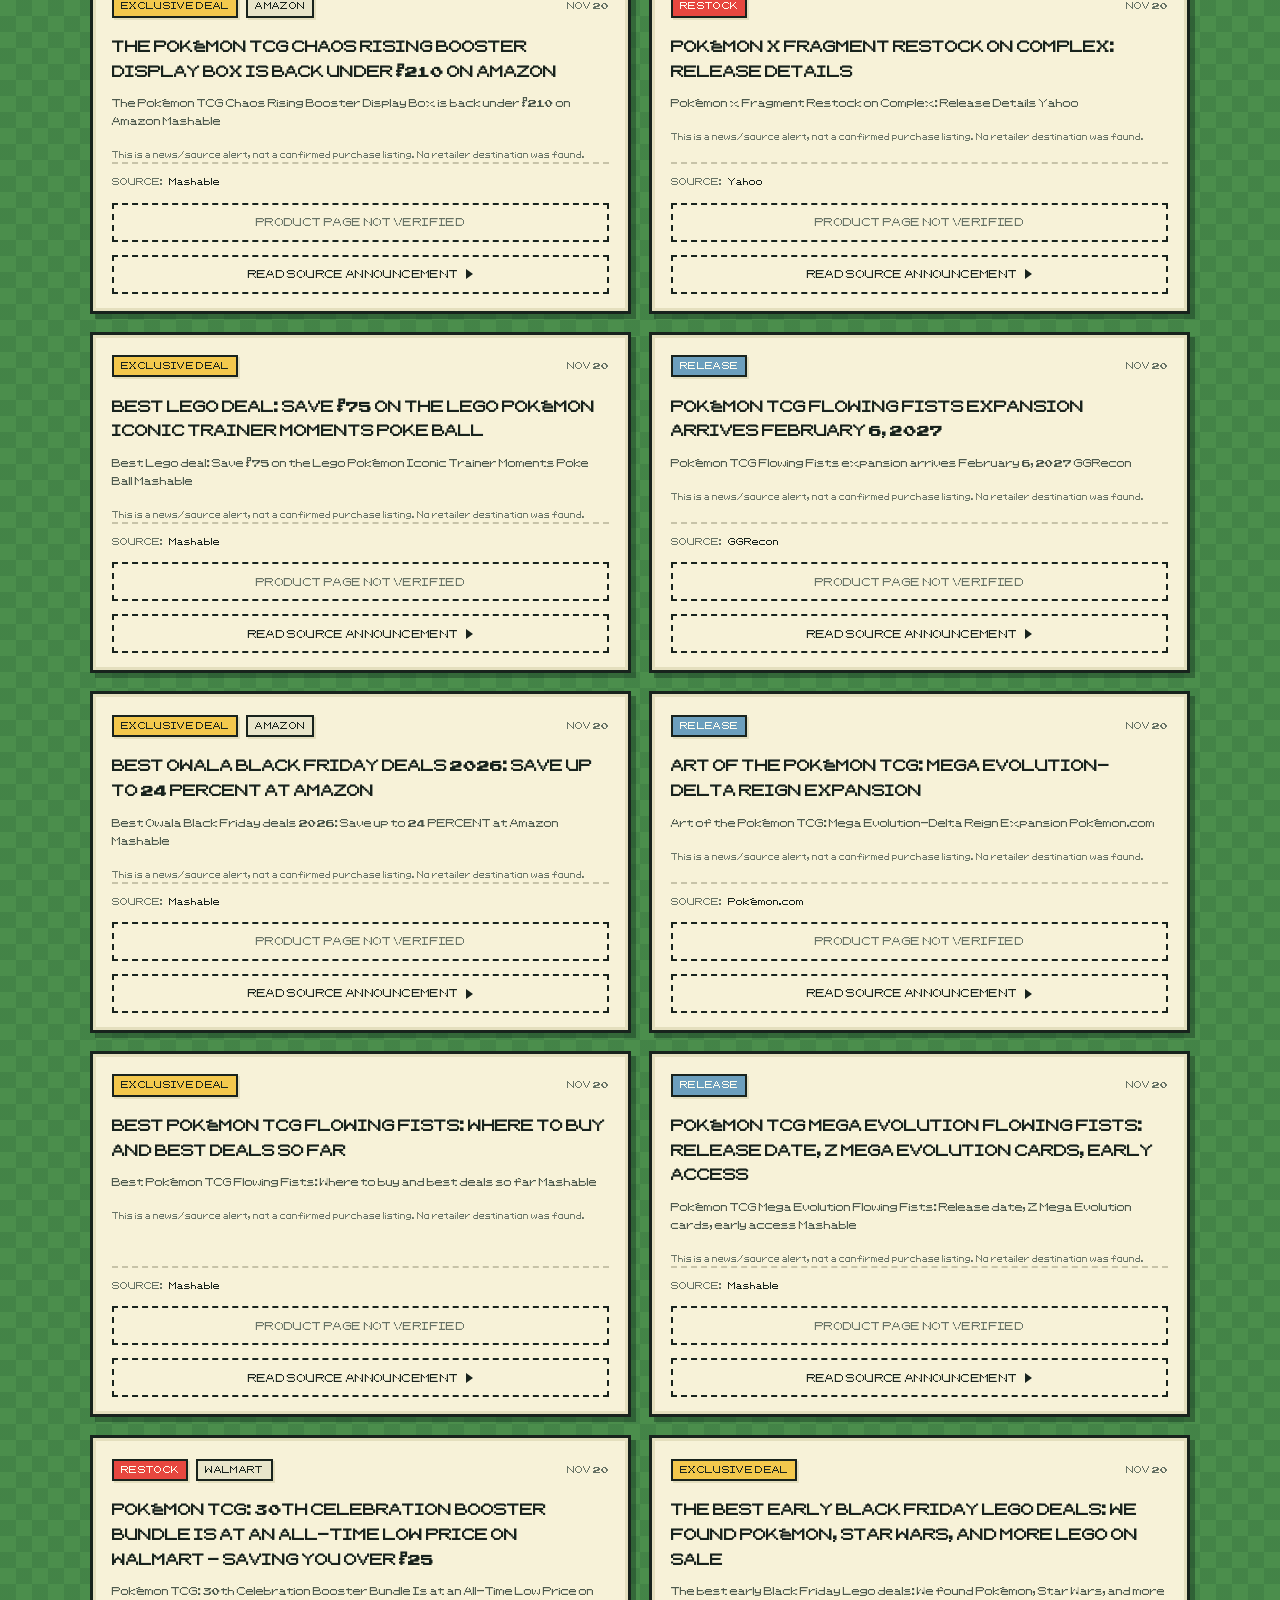
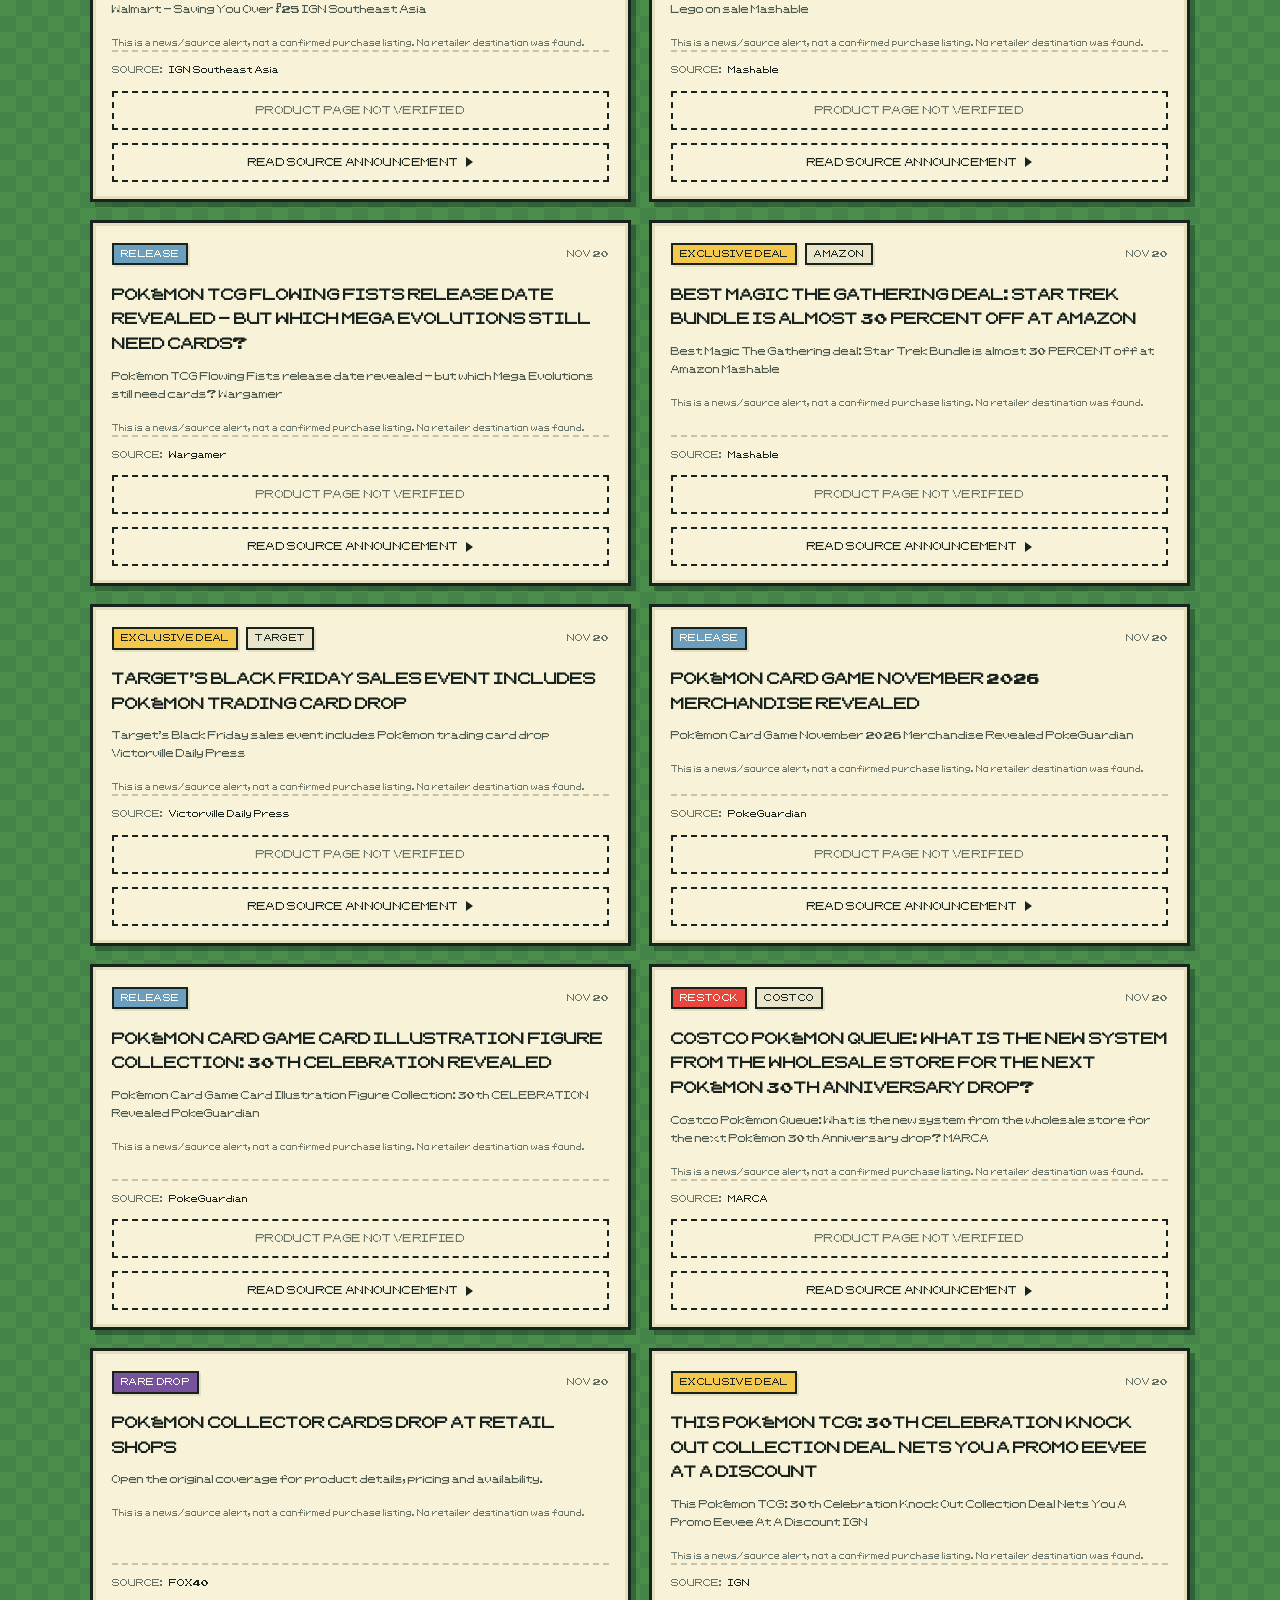
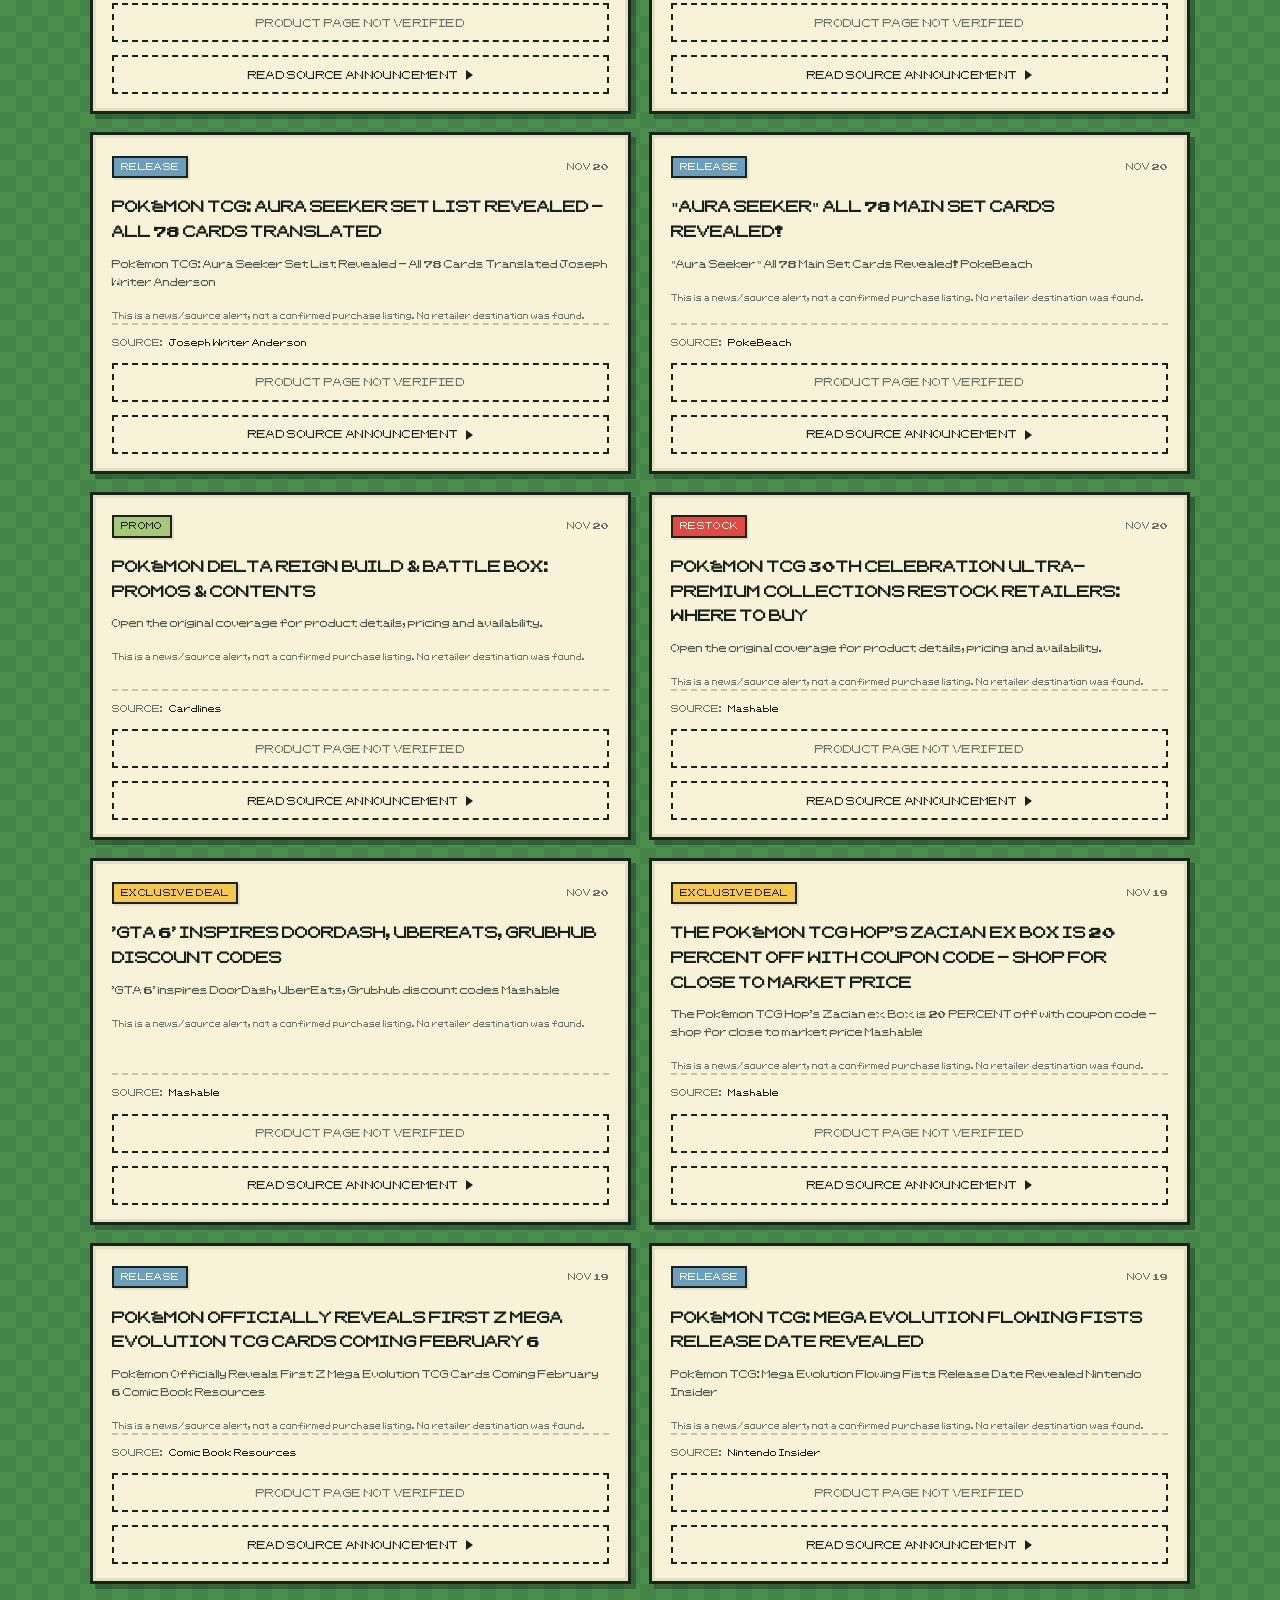
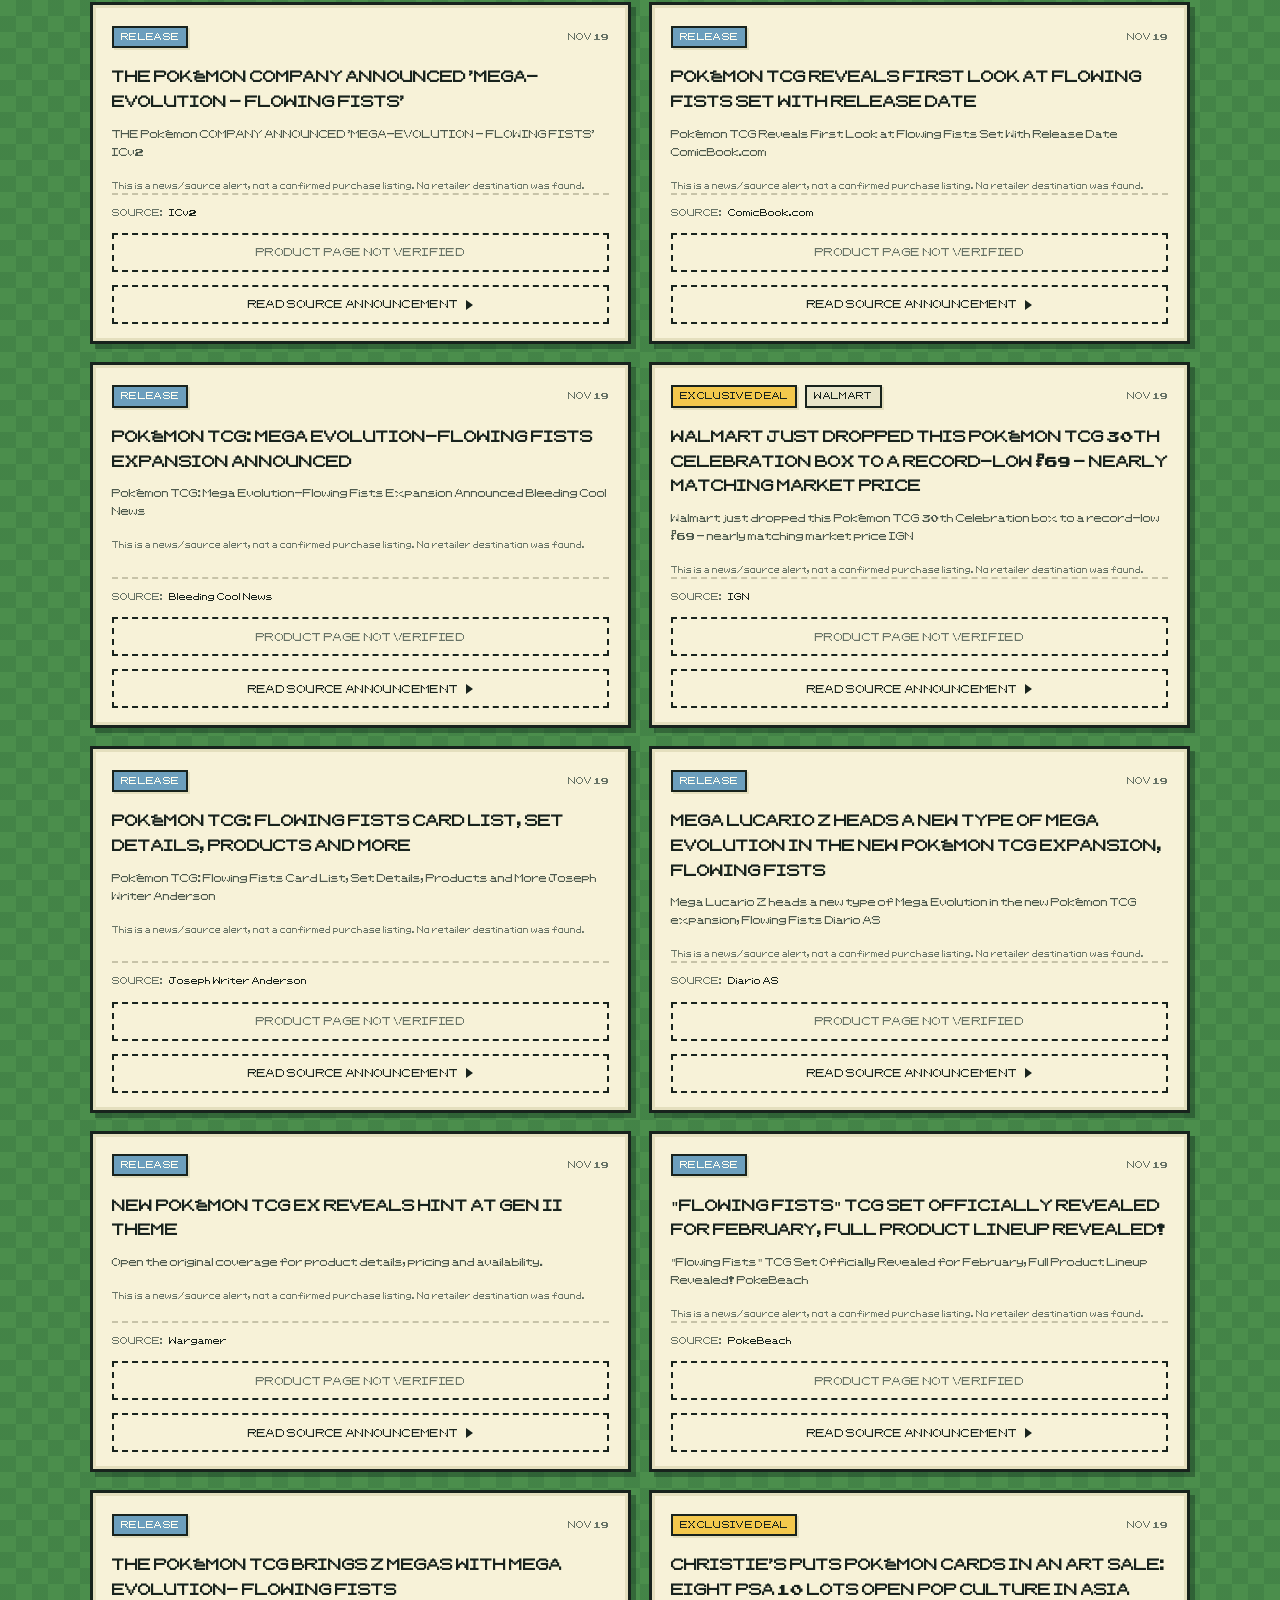
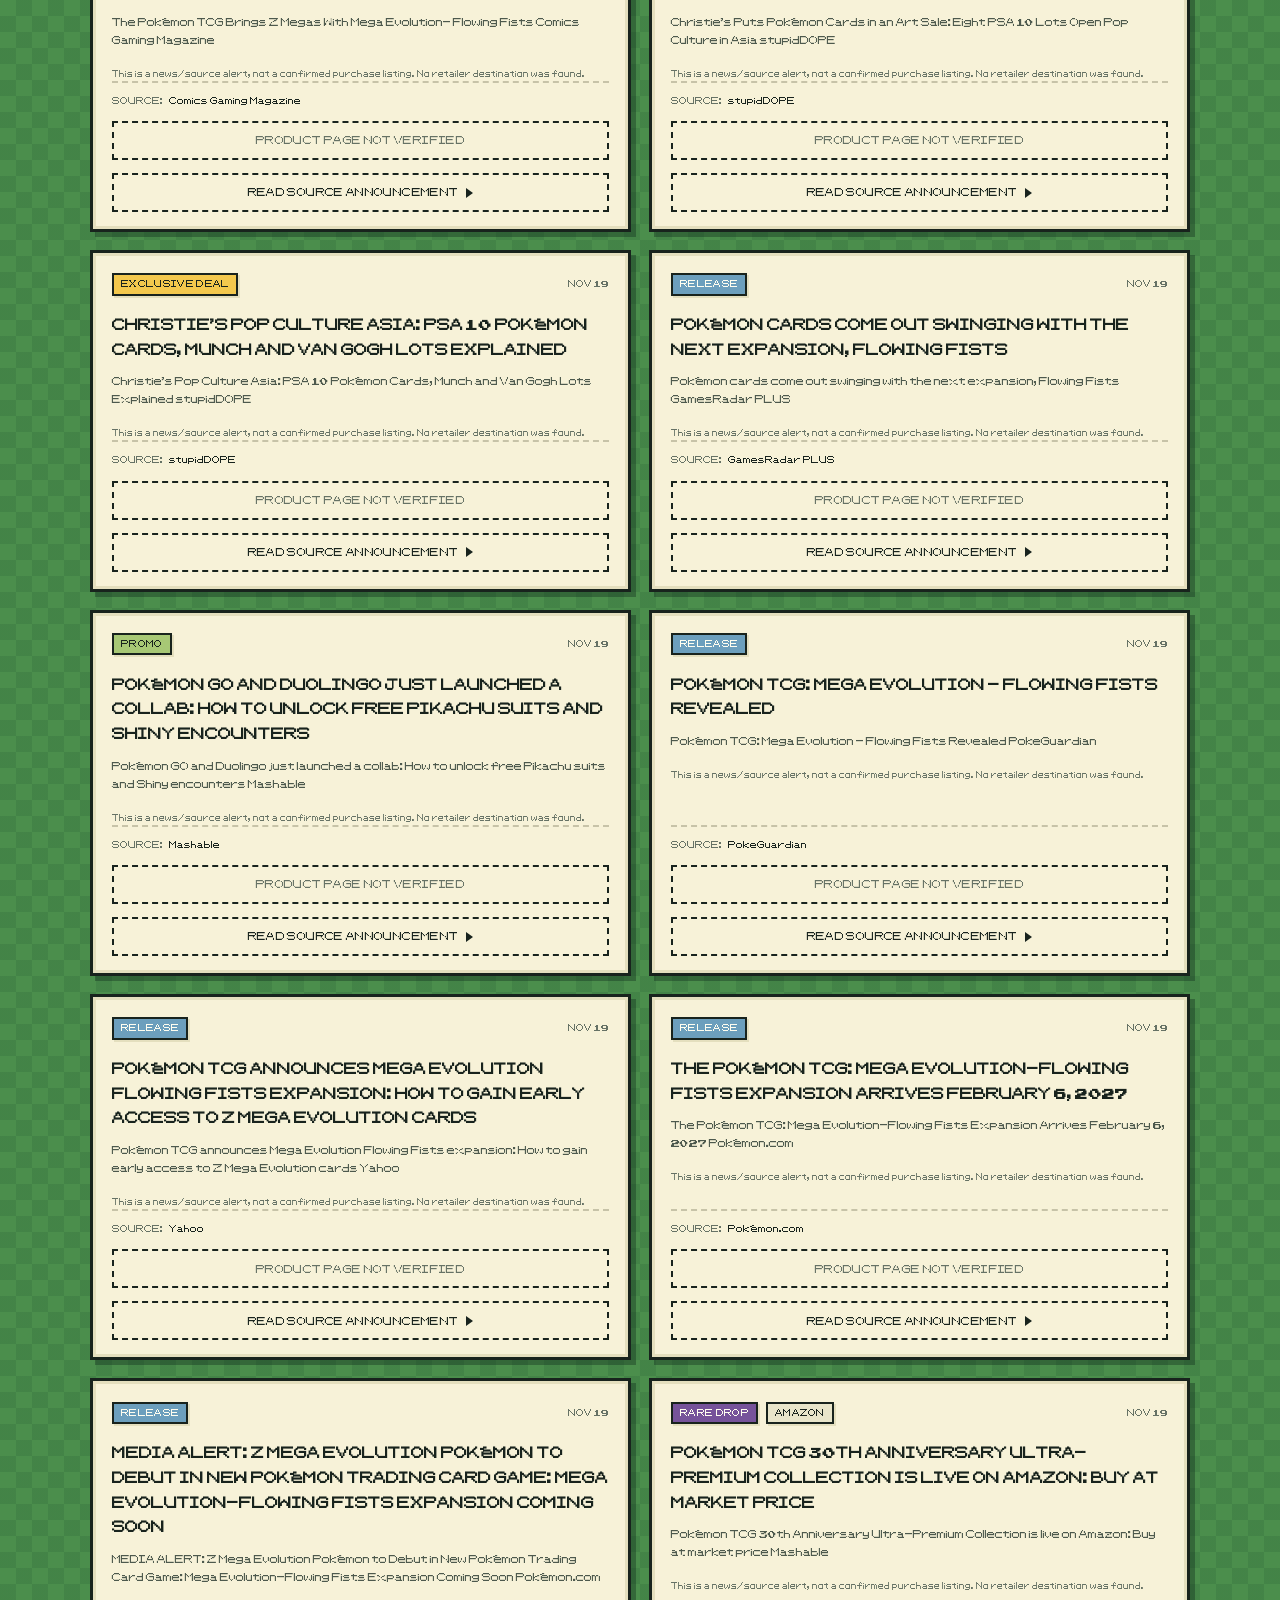
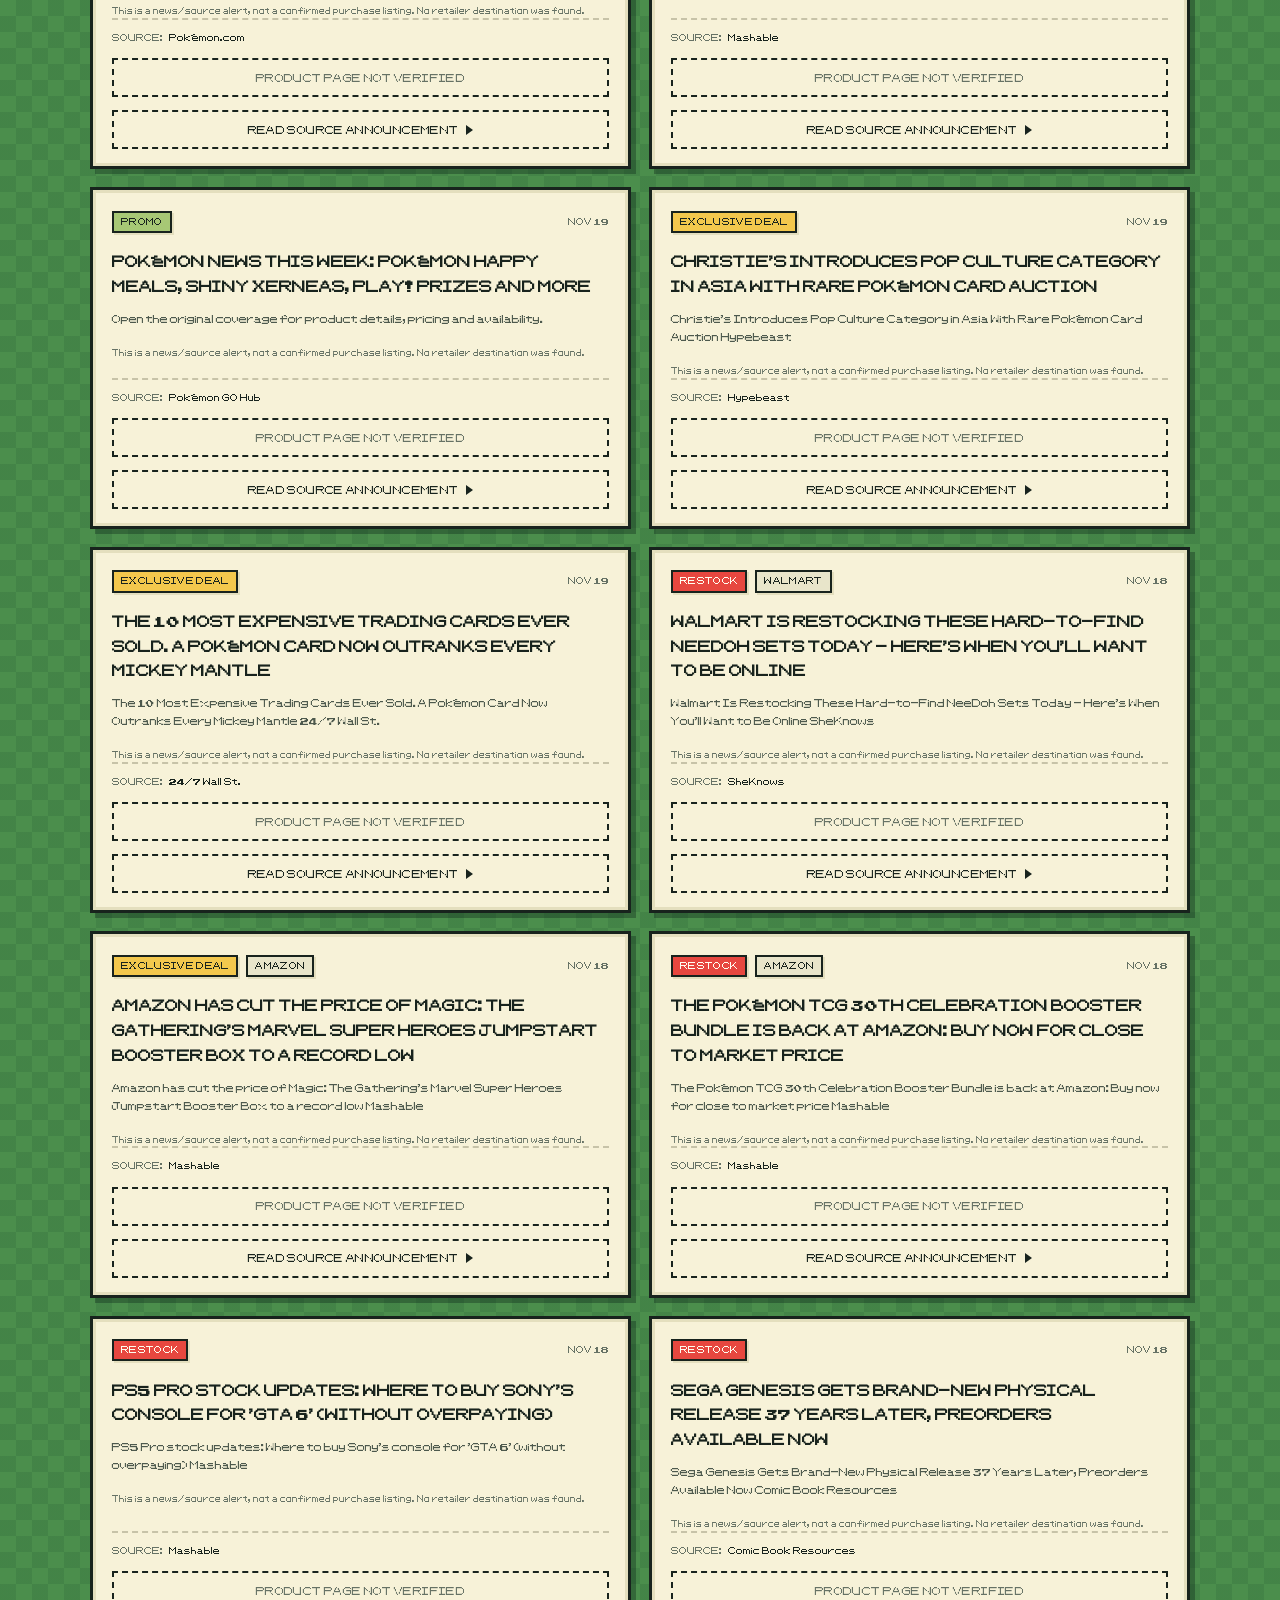
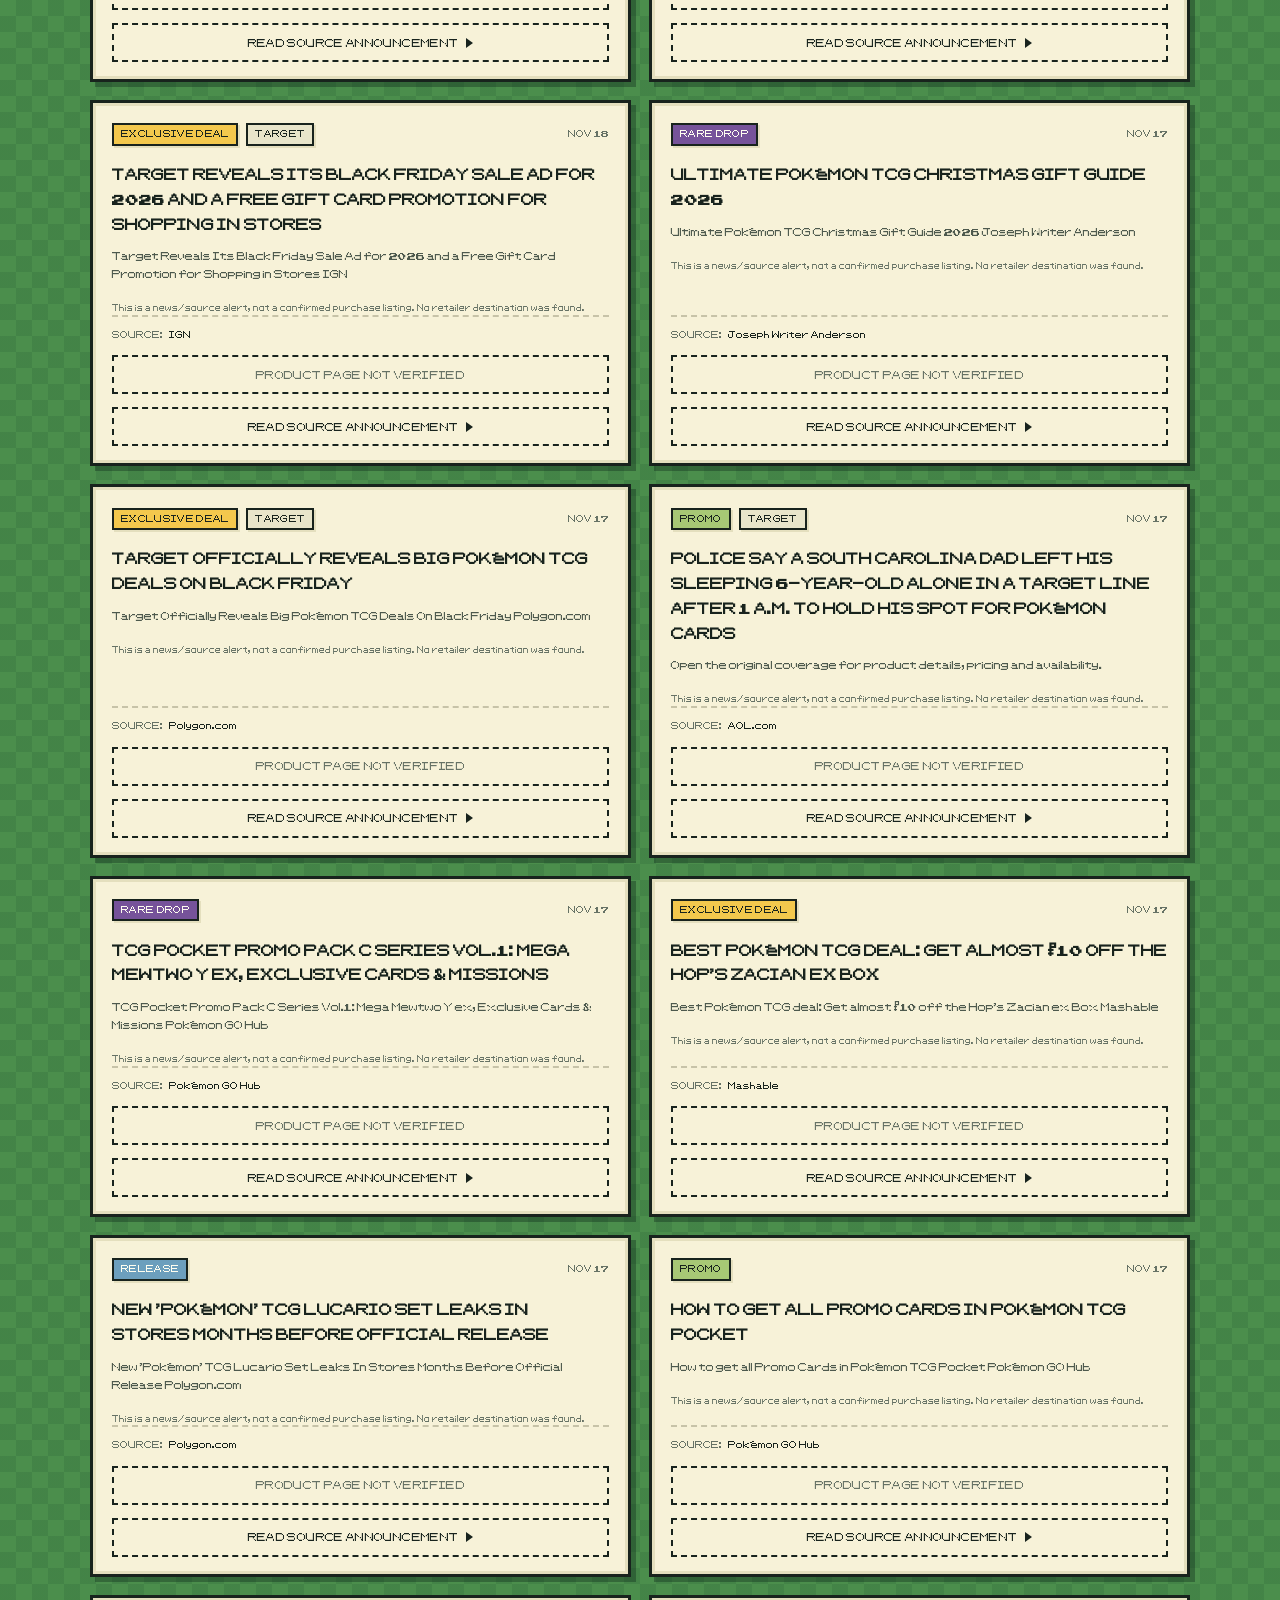
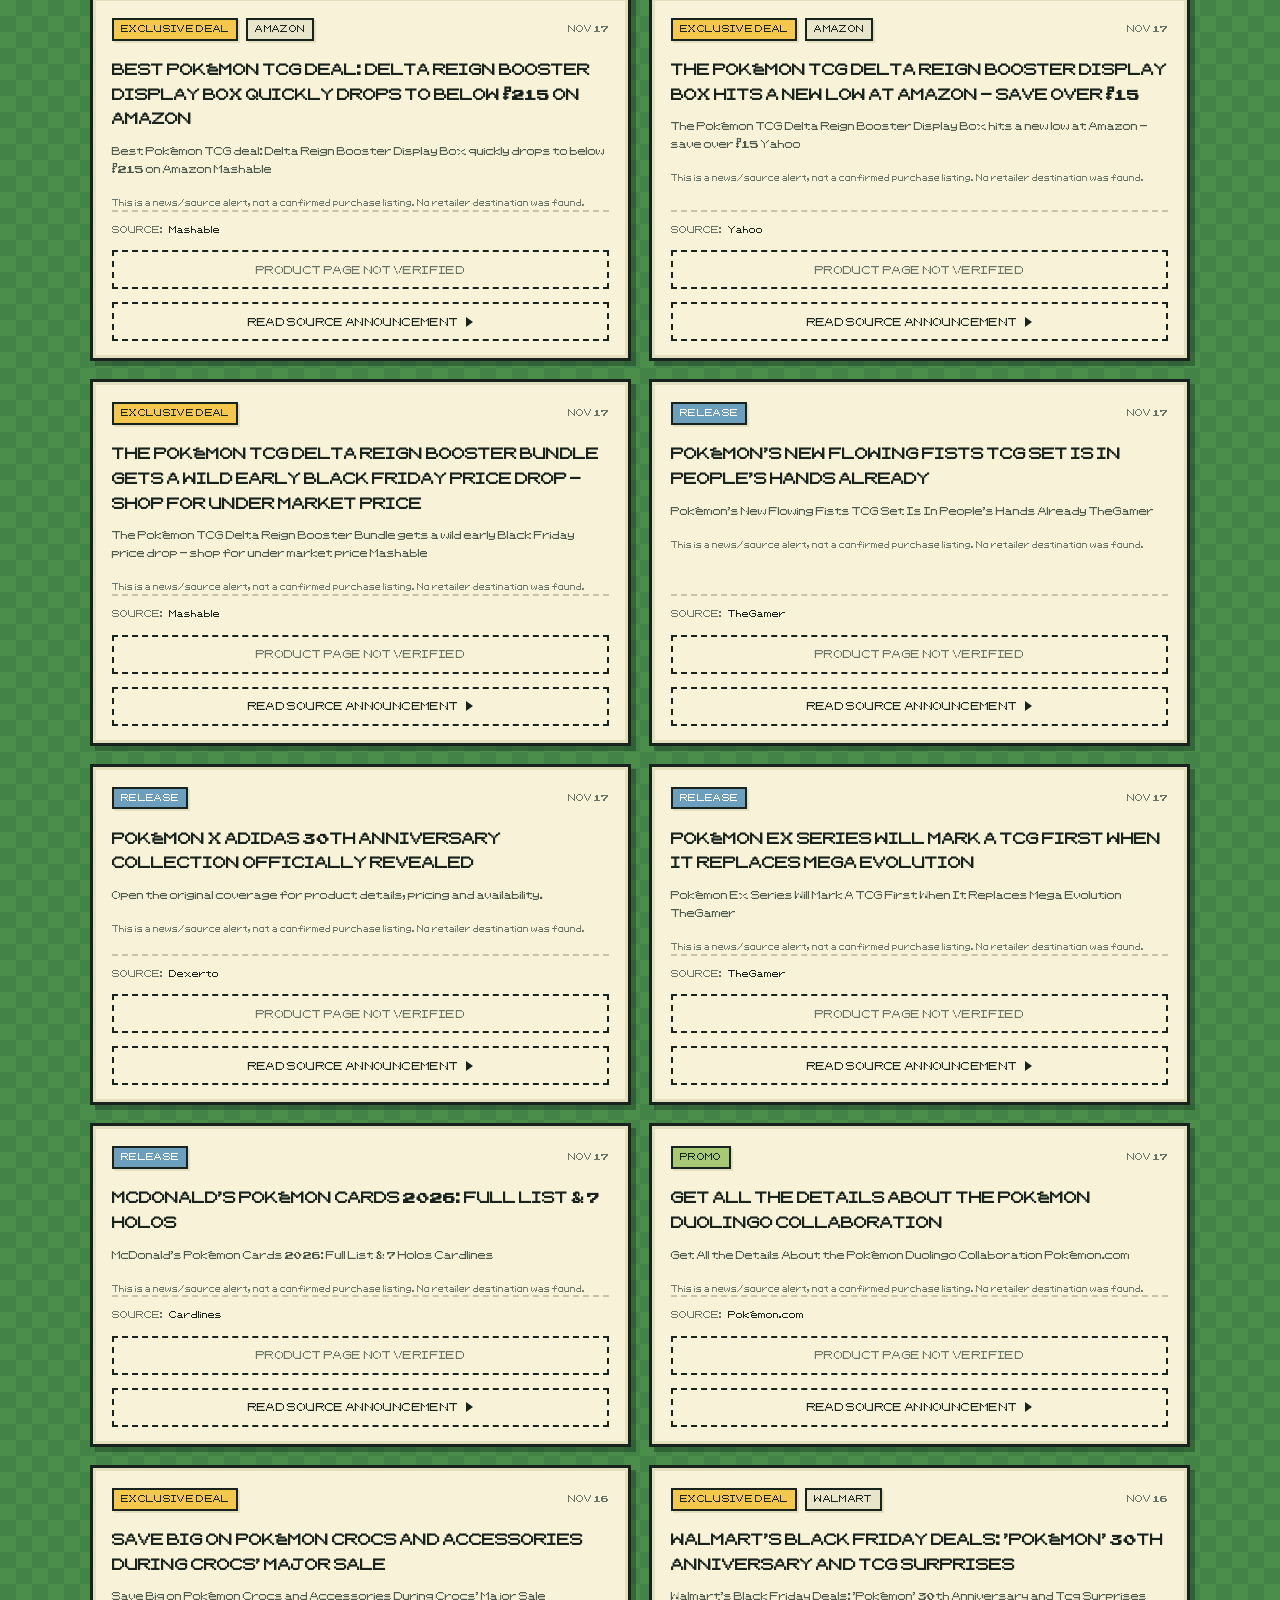
==== commit 60bef7f5: "Extract uploaded repository ZIP" ====
--- a/index.html
+++ b/index.html
@@ -128,6 +128,6 @@
   </div>
 
   <script src="app.js?v=raffle-discovery-v2" defer></script>
-  <script src="raffle-ui.js?v=raffle-destinations-v5" defer></script>
+  <script src="raffle-ui.js?v=raffle-destinations-v6" defer></script>
 </body>
 </html>
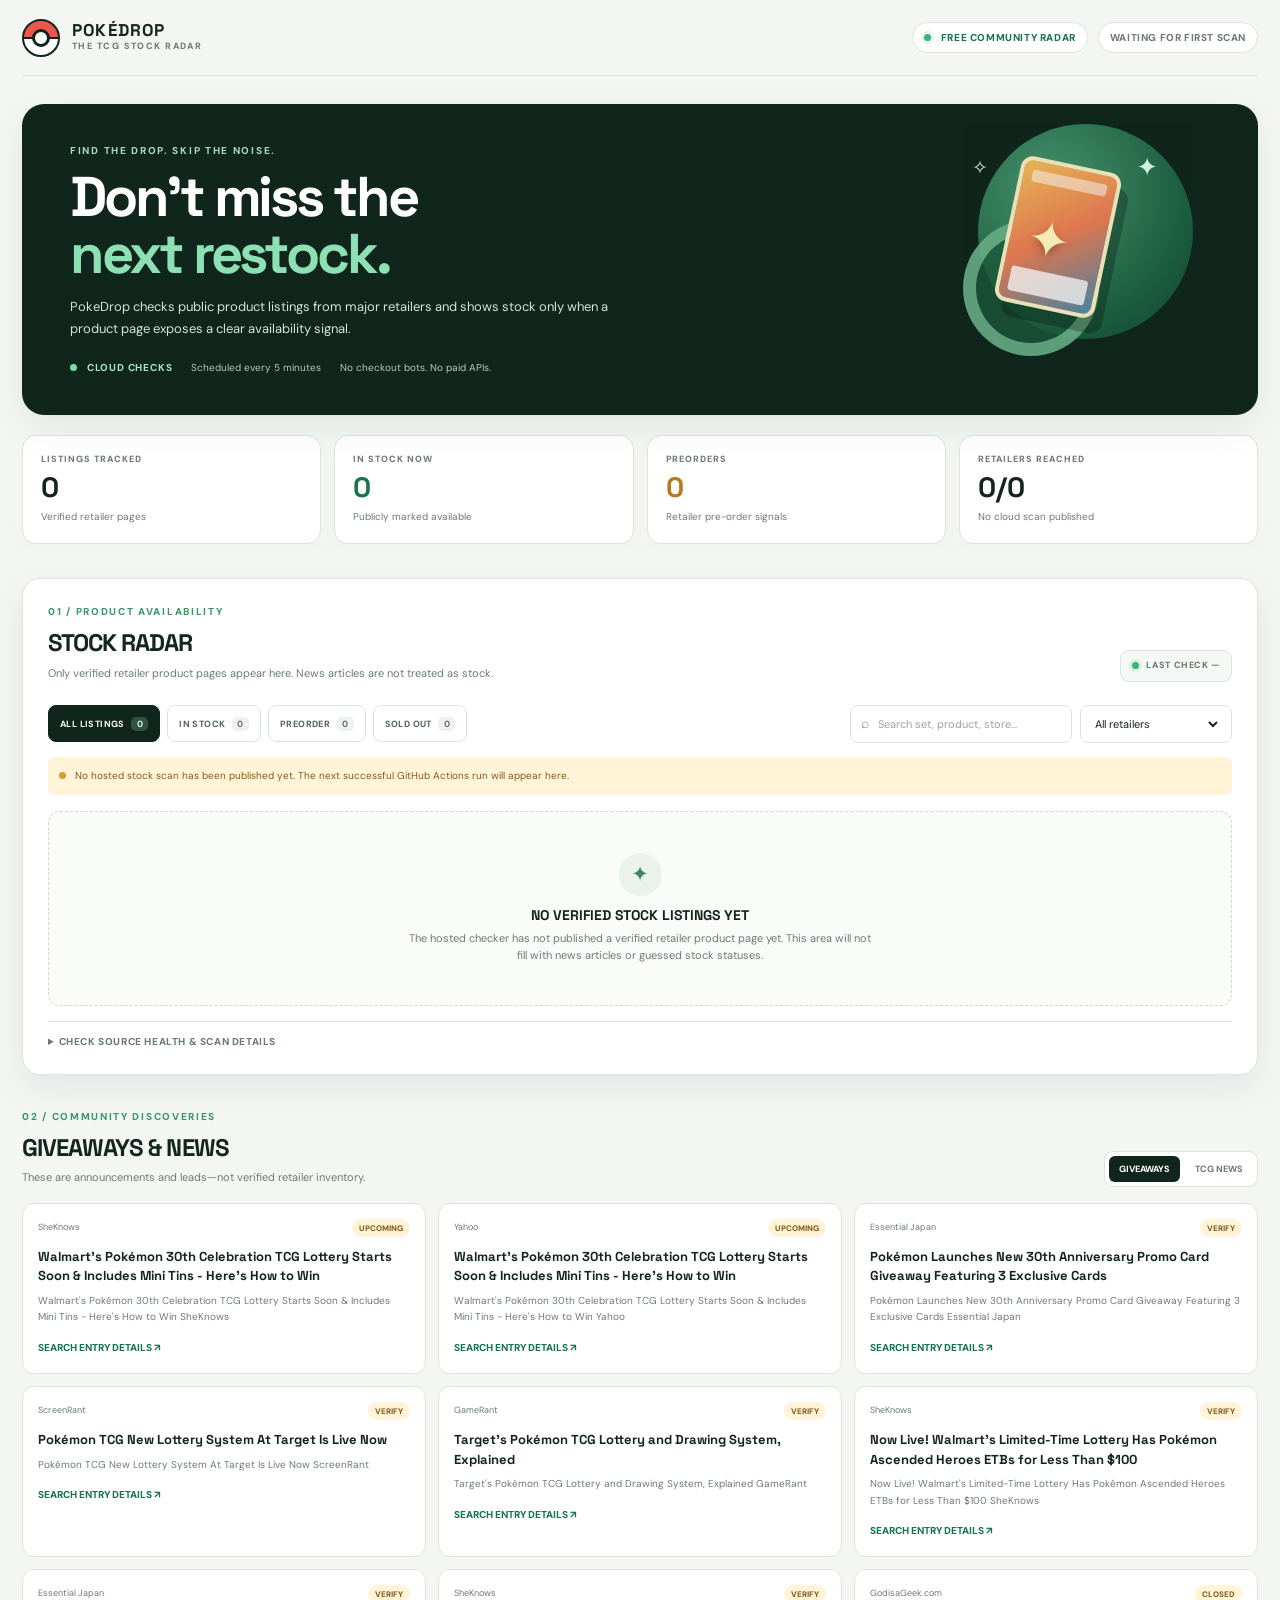
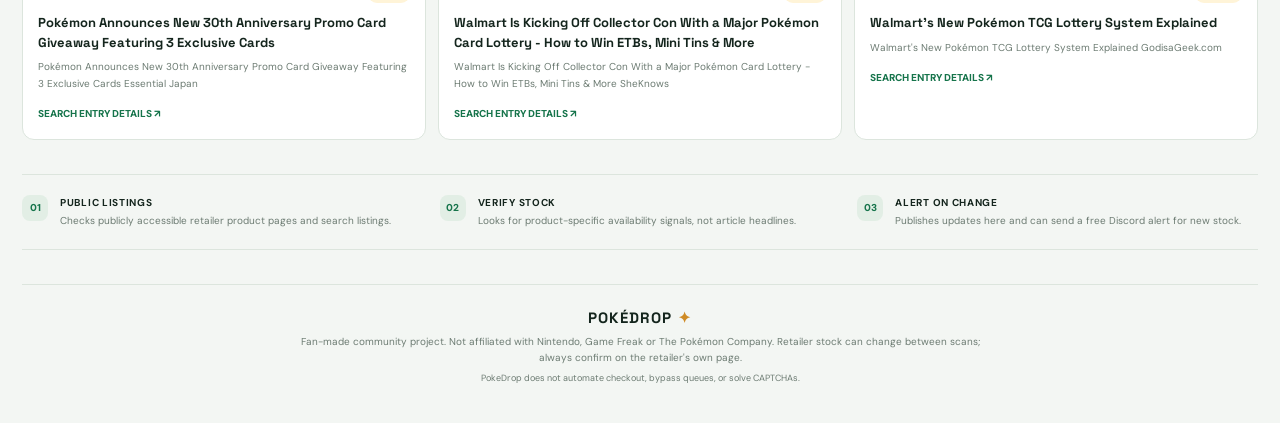
==== commit 3dcb0510: "Extract uploaded repository ZIP" ====
--- a/index.html
+++ b/index.html
@@ -3,131 +3,90 @@
 <head>
   <meta charset="utf-8">
   <meta name="viewport" content="width=device-width, initial-scale=1">
-  <meta name="theme-color" content="#173d2b">
-  <meta name="description" content="A free Pokémon TCG radar for restocks, deals, rare drops, raffles and giveaways.">
-  <title>PokeDrop - Pokémon TCG Drop Finder</title>
-  <link rel="preload" href="fonts/PKMN-RBYGSC.ttf" as="font" type="font/ttf" crossorigin>
-  <link rel="stylesheet" href="style.css?v=raffle-inline-fix-2">
+  <meta name="theme-color" content="#10251c">
+  <meta name="description" content="PokeDrop checks public Pokémon TCG retailer listings and tracks verified stock changes, giveaways, and news.">
+  <title>PokeDrop — Pokémon TCG Stock Radar</title>
+  <link rel="stylesheet" href="storefront.css?v=online-radar-1">
 </head>
 <body>
-  <div class="page-shell">
-    <header class="panel masthead">
-      <div class="topline">
-        <span class="eyebrow"><span class="status-pixel" aria-hidden="true"></span> TRAINER ALERT NETWORK</span>
-        <span class="free-stamp">100 PERCENT FREE FEED</span>
-      </div>
-
-      <div class="hero-content">
-        <svg class="pixel-ball" viewBox="0 0 64 64" role="img" aria-label="Pixel art Poké Ball" shape-rendering="crispEdges">
-          <path fill="#171b18" d="M20 2h24v4h8v4h4v8h4v28h-4v8h-4v4h-8v4H20v-4h-8v-4H8v-8H4V18h4v-8h4V6h8z"/>
-          <path fill="#e7473f" d="M20 6h24v4h8v4h4v8h4v8H8v-8h4v-8h4v-4h4z"/>
-          <path fill="#f7f2d8" d="M8 34h48v8h-4v8h-4v4h-8v4H20v-4h-8v-4H8v-8H4v-8z"/>
-          <path fill="#171b18" d="M8 30h48v8H8z"/>
-          <path fill="#171b18" d="M24 22h16v4h4v12h-4v4H24v-4h-4V26h4z"/>
-          <path fill="#f7f2d8" d="M28 26h8v12h-8z"/>
-          <path fill="#171b18" d="M30 28h4v8h-4z"/>
-        </svg>
-
-        <div class="brand-copy">
-          <p class="kicker">THE FREE POKÉMON TCG DROP + RAFFLE RADAR</p>
-          <h1>POKéDROP<span class="title-star" aria-hidden="true">*</span></h1>
-          <p class="tagline">RESTOCKS. DEALS. RARE DROPS. RAFFLES.</p>
-          <p class="intro">Your next chase starts here. Keep an eye on the latest Pokémon TCG news, retailer deals and special releases.</p>
-        </div>
-
-        <div class="hero-badge" aria-label="Community feed, updated automatically">
-          <span class="badge-top">TRAINER</span>
-          <span class="badge-main">RADAR</span>
-          <span class="badge-bottom">ONLINE</span>
-        </div>
-      </div>
-
-      <div class="hero-footer">
-        <span><i class="mini-square" aria-hidden="true"></i> COMMUNITY DROP WATCH</span>
-        <span>HEADLINES + RAFFLE LEADS CHECKED EVERY 30 MIN</span>
+  <div class="app-shell">
+    <header class="site-header">
+      <a class="brand" href="#top" aria-label="PokeDrop home">
+        <span class="brand-mark" aria-hidden="true"><span></span></span>
+        <span class="brand-copy"><strong>POKÉDROP</strong><small>THE TCG STOCK RADAR</small></span>
+      </a>
+      <div class="header-right">
+        <span class="free-pill"><span class="pulse-dot"></span> FREE COMMUNITY RADAR</span>
+        <span class="scan-pill" id="header-scan-time">WAITING FOR FIRST SCAN</span>
       </div>
     </header>
 
-    <main>
-      <section class="panel filter-panel" aria-labelledby="filter-title">
-        <div class="section-heading">
-          <div>
-            <p class="section-kicker">01 / SELECT YOUR MISSION</p>
-            <h2 id="filter-title">DROP FINDER</h2>
-          </div>
-          <button type="button" class="pixel-label filter-menu-toggle" id="filter-menu-toggle" aria-expanded="true" aria-controls="filter-controls">FILTER MENU</button>
+    <main id="top">
+      <section class="hero">
+        <div class="hero-copy">
+          <p class="eyebrow">FIND THE DROP. SKIP THE NOISE.</p>
+          <h1>Don't miss the<br><em>next restock.</em></h1>
+          <p class="hero-description">PokeDrop checks public product listings from major retailers and shows stock only when a product page exposes a clear availability signal.</p>
+          <div class="hero-meta"><span class="live-indicator"><i></i> CLOUD CHECKS</span><span>Scheduled every 5 minutes</span><span>No checkout bots. No paid APIs.</span></div>
         </div>
-
-        <div class="filter-controls" id="filter-controls">
-          <div class="category-filter-row">
-            <nav class="category-nav" aria-label="Filter alerts by category"></nav>
-            <div class="raffle-filter-group">
-              <button type="button" class="category-button" id="raffle-category-button" data-value="Raffle" aria-pressed="false">RAFFLES + GIVEAWAYS</button>
-              <div class="raffle-status-nav" id="raffle-status-filter" role="group" aria-label="Filter raffles and giveaways by entry status" hidden>
-                <span class="control-label">ENTRY STATUS</span>
-                <button type="button" data-status="All" aria-pressed="true">ALL STATUSES</button>
-                <button type="button" data-status="Upcoming" aria-pressed="false">UPCOMING</button>
-                <button type="button" data-status="Open" aria-pressed="false">OPEN</button>
-                <button type="button" data-status="Closed" aria-pressed="false">CLOSED</button>
-                <button type="button" data-status="Verify" aria-pressed="false">VERIFY</button>
-              </div>
-            </div>
-          </div>
-
-          <div class="search-controls">
-            <label class="search-wrap">
-              <span class="control-label">SEARCH THE FEED</span>
-              <input type="search" id="search" placeholder="SEARCH SETS, PRODUCTS, RETAILERS..." aria-label="Search alerts">
-            </label>
-            <label class="retailer-wrap">
-              <span class="control-label">RETAILER</span>
-              <select id="retailer-filter" aria-label="Filter by retailer">
-                <option value="all">ALL RETAILERS</option>
-              </select>
-            </label>
-          </div>
-          <p class="filter-note">TIP: Search a set name, product, store or promo to narrow the radar.</p>
+        <div class="hero-art" aria-hidden="true">
+          <div class="orb orb-back"></div><div class="orb orb-front"></div>
+          <div class="card-art"><div class="card-art-top"></div><div class="card-art-spark">✦</div><div class="card-art-bottom"></div></div>
+          <span class="hero-spark spark-one">✦</span><span class="hero-spark spark-two">✧</span>
         </div>
       </section>
 
-      <section class="feed-section" aria-labelledby="feed-title">
-        <div class="feed-heading">
-          <div>
-            <p class="section-kicker">02 / LATEST SIGNALS</p>
-            <h2 id="feed-title">TRAINER ALERTS</h2>
-          </div>
-          <div class="feed-total"><span id="result-count">0</span><span>ALERTS</span></div>
+      <section class="stats-grid" aria-label="Stock radar summary">
+        <article class="stat-card"><span class="stat-label">LISTINGS TRACKED</span><strong id="stat-total">—</strong><small>Verified retailer pages</small></article>
+        <article class="stat-card stat-good"><span class="stat-label">IN STOCK NOW</span><strong id="stat-stock">—</strong><small>Publicly marked available</small></article>
+        <article class="stat-card stat-preorder"><span class="stat-label">PREORDERS</span><strong id="stat-preorder">—</strong><small>Retailer pre-order signals</small></article>
+        <article class="stat-card"><span class="stat-label">RETAILERS REACHED</span><strong id="stat-retailers">—</strong><small id="stat-health">Waiting for scan</small></article>
+      </section>
+
+      <section class="radar-panel" aria-labelledby="radar-heading">
+        <div class="section-head">
+          <div><p class="eyebrow">01 / PRODUCT AVAILABILITY</p><h2 id="radar-heading">STOCK RADAR</h2><p class="section-subtitle">Only verified retailer product pages appear here. News articles are not treated as stock.</p></div>
+          <div class="updated-chip"><span class="pulse-dot"></span><span id="last-updated">LAST CHECK —</span></div>
         </div>
 
-        <div class="feed-status" id="feed-status" role="status" aria-live="polite">
-          <span class="status-pixel" aria-hidden="true"></span>
-          <span>CONNECTING TO THE DROP RADAR...</span>
+        <div class="toolbar">
+          <div class="tab-list" role="group" aria-label="Filter products">
+            <button class="tab is-active" type="button" data-tab="all" aria-pressed="true">ALL LISTINGS <span id="count-all">0</span></button>
+            <button class="tab" type="button" data-tab="in-stock" aria-pressed="false">IN STOCK <span id="count-stock">0</span></button>
+            <button class="tab" type="button" data-tab="preorder" aria-pressed="false">PREORDER <span id="count-preorder">0</span></button>
+            <button class="tab" type="button" data-tab="out-of-stock" aria-pressed="false">SOLD OUT <span id="count-sold">0</span></button>
+          </div>
+          <div class="filters">
+            <label class="search-box"><span class="sr-only">Search listings</span><span aria-hidden="true">⌕</span><input id="search-input" type="search" placeholder="Search set, product, store…"></label>
+            <label class="select-wrap"><span class="sr-only">Filter retailer</span><select id="retailer-select"><option value="all">All retailers</option></select></label>
+          </div>
         </div>
-        <details class="feed-diagnostics" id="feed-diagnostics">
-          <summary>VIEW FEED SOURCE STATUS</summary>
-          <div id="feed-diagnostics-content">Waiting for the first feed update.</div>
+
+        <div class="notice-line" id="monitor-notice" role="status"><span class="notice-dot"></span><span>Loading the latest stock scan…</span></div>
+        <div class="product-grid" id="product-grid" aria-live="polite"></div>
+        <details class="diagnostics">
+          <summary>CHECK SOURCE HEALTH & SCAN DETAILS</summary>
+          <div id="diagnostics-content" class="diagnostics-content">No scan data yet.</div>
         </details>
-        <section id="feed" class="feed-grid" aria-label="Latest Pokémon TCG alerts" aria-live="polite"></section>
       </section>
 
-      <aside class="panel signal-note">
-        <span class="note-icon" aria-hidden="true">!</span>
-        <div>
-          <h2>CHECK BEFORE YOU CHECK OUT</h2>
-          <p>PokeDrop collects public news coverage and raffle leads. A link is not a live stock or active-entry guarantee; prices, dates, rules and availability can change. Open the original source to confirm details before purchasing or entering.</p>
+      <section class="community-section" aria-labelledby="community-heading">
+        <div class="section-head community-head">
+          <div><p class="eyebrow">02 / COMMUNITY DISCOVERIES</p><h2 id="community-heading">GIVEAWAYS & NEWS</h2><p class="section-subtitle">These are announcements and leads—not verified retailer inventory.</p></div>
+          <div class="community-tabs" role="group" aria-label="Show community updates"><button class="community-tab is-active" type="button" data-community="giveaways" aria-pressed="true">GIVEAWAYS</button><button class="community-tab" type="button" data-community="news" aria-pressed="false">TCG NEWS</button></div>
         </div>
-      </aside>
+        <div id="community-grid" class="community-grid" aria-live="polite"></div>
+      </section>
+
+      <section class="how-it-works">
+        <div><span class="step-number">01</span><strong>PUBLIC LISTINGS</strong><p>Checks publicly accessible retailer product pages and search listings.</p></div>
+        <div><span class="step-number">02</span><strong>VERIFY STOCK</strong><p>Looks for product-specific availability signals, not article headlines.</p></div>
+        <div><span class="step-number">03</span><strong>ALERT ON CHANGE</strong><p>Publishes updates here and can send a free Discord alert for new stock.</p></div>
+      </section>
     </main>
 
-    <footer class="panel site-footer">
-      <div class="footer-brand">POKéDROP <span>///</span> TRAINER NETWORK</div>
-      <p>Fan-made community project. Not affiliated with Nintendo, Game Freak or The Pokémon Company. Product names and trademarks belong to their respective owners.</p>
-      <p class="affiliate-note">Some links may be affiliate links and could earn a commission at no extra cost to you.</p>
-      <p class="footer-small">BUILT FOR TRAINERS. FREE TO USE.</p>
-    </footer>
+    <footer class="site-footer"><div class="footer-brand">POKÉDROP <span>✦</span></div><p>Fan-made community project. Not affiliated with Nintendo, Game Freak or The Pokémon Company. Retailer stock can change between scans; always confirm on the retailer's own page.</p><p class="footer-note">PokeDrop does not automate checkout, bypass queues, or solve CAPTCHAs.</p></footer>
   </div>
-
-  <script src="app.js?v=raffle-discovery-v2" defer></script>
-  <script src="raffle-ui.js?v=raffle-destinations-v6" defer></script>
+  <script src="storefront.js?v=online-radar-1" defer></script>
 </body>
 </html>
--- a/storefront.css
+++ b/storefront.css
@@ -0,0 +1,6 @@
+@import url('https://fonts.googleapis.com/css2?family=DM+Sans:wght@400;500;600;700;800&family=Space+Grotesk:wght@500;600;700&display=swap');
+:root{--bg:#f3f6f3;--surface:#fff;--ink:#14251d;--muted:#6c7b72;--line:#dce5dd;--green:#16744b;--green-soft:#e4f4eb;--gold:#b7791f;--gold-soft:#fff4d8;--red:#b83d37;--red-soft:#fceae8;--deep:#10251c;--shadow:0 12px 36px rgba(16,37,28,.07)}
+*{box-sizing:border-box}html{min-width:320px;scroll-behavior:smooth}body{margin:0;background:var(--bg);color:var(--ink);font:14px/1.55 'DM Sans',system-ui,-apple-system,Segoe UI,sans-serif;-webkit-font-smoothing:antialiased}.app-shell{width:min(1240px,calc(100% - 44px));margin:0 auto}.site-header{height:76px;display:flex;align-items:center;justify-content:space-between;border-bottom:1px solid var(--line)}.brand{display:flex;align-items:center;gap:12px;text-decoration:none;color:var(--ink)}.brand-mark{width:38px;height:38px;border:2px solid var(--deep);border-radius:50%;display:grid;place-items:center;background:linear-gradient(to bottom,#e9584d 0 46%,var(--deep) 46% 54%,#fff 54%);position:relative}.brand-mark:before{content:'';position:absolute;width:12px;height:12px;border-radius:50%;background:#fff;border:3px solid var(--deep)}.brand-mark span{display:none}.brand-copy{display:grid;gap:1px}.brand-copy strong{font:700 17px/1 'Space Grotesk',sans-serif;letter-spacing:.07em}.brand-copy small{font-size:9px;font-weight:800;letter-spacing:.16em;color:var(--muted)}.header-right{display:flex;align-items:center;gap:10px}.free-pill,.scan-pill{border:1px solid var(--line);border-radius:99px;padding:7px 11px;font-size:10px;font-weight:800;letter-spacing:.06em;background:#fff}.free-pill{color:var(--green)}.pulse-dot{display:inline-block;width:7px;height:7px;margin-right:7px;border-radius:50%;background:#3ab477;box-shadow:0 0 0 3px rgba(58,180,119,.13)}.scan-pill{color:var(--muted)}.hero{min-height:278px;margin:28px 0 20px;padding:39px 48px;position:relative;overflow:hidden;display:flex;align-items:center;justify-content:space-between;background:var(--deep);border-radius:22px;color:#fff;box-shadow:var(--shadow)}.hero-copy{position:relative;z-index:2;max-width:640px}.eyebrow{margin:0 0 9px;color:#39966b;font-size:10px;font-weight:800;letter-spacing:.17em}.hero .eyebrow{color:#a8d8bd}.hero h1{margin:0;font:700 clamp(34px,5vw,56px)/1.02 'Space Grotesk',sans-serif;letter-spacing:-.055em}.hero h1 em{font-style:normal;color:#8de0b4}.hero-description{max-width:550px;margin:14px 0 19px;color:#d5e4da;font-size:13px;line-height:1.75}.hero-meta{display:flex;flex-wrap:wrap;align-items:center;gap:10px 19px;color:#b7cabe;font-size:10px}.live-indicator{color:#a9e4c2;font-weight:800;letter-spacing:.08em}.live-indicator i{display:inline-block;width:7px;height:7px;margin-right:7px;border-radius:50%;background:#74e0a2}.hero-art{position:absolute;right:65px;top:14px;width:275px;height:250px;opacity:.96}.orb{position:absolute;border-radius:50%}.orb-back{width:215px;height:215px;right:0;top:6px;background:radial-gradient(circle at 34% 30%,#4b9770,#1d6141 65%,#15432f)}.orb-front{width:136px;height:136px;right:94px;top:102px;border:13px solid rgba(160,231,188,.55);background:rgba(28,92,61,.75)}.card-art{position:absolute;width:102px;height:148px;right:84px;top:45px;transform:rotate(12deg);border:4px solid #f4e8be;border-radius:12px;background:linear-gradient(145deg,#f0bb57,#e77a52 50%,#4c85a4);box-shadow:10px 14px 0 rgba(0,0,0,.25);overflow:hidden}.card-art-top{height:12px;margin:9px;background:rgba(255,255,255,.5);border-radius:3px}.card-art-spark{position:absolute;top:35px;left:17px;color:#fff5bc;font-size:52px;text-shadow:0 4px 9px rgba(0,0,0,.25)}.card-art-bottom{position:absolute;bottom:8px;left:8px;right:8px;height:25px;border-radius:3px;background:rgba(255,255,255,.75)}.hero-spark{position:absolute;color:#d9f6e5}.spark-one{right:35px;top:29px;font-size:26px}.spark-two{right:205px;top:35px;font-size:19px}.stats-grid{display:grid;grid-template-columns:repeat(4,minmax(0,1fr));gap:13px;margin-bottom:34px}.stat-card{min-height:106px;padding:17px 18px;background:var(--surface);border:1px solid var(--line);border-radius:14px;box-shadow:0 4px 16px rgba(16,37,28,.025)}.stat-label{display:block;color:var(--muted);font-size:9px;font-weight:800;letter-spacing:.11em}.stat-card strong{display:block;margin:3px 0 0;font:700 28px/1.25 'Space Grotesk',sans-serif}.stat-card small{color:var(--muted);font-size:10px}.stat-good strong{color:var(--green)}.stat-preorder strong{color:var(--gold)}.radar-panel{padding:25px;background:var(--surface);border:1px solid var(--line);border-radius:18px;box-shadow:var(--shadow)}.section-head{display:flex;justify-content:space-between;align-items:flex-end;gap:18px}.section-head h2{margin:0;font:700 24px/1.2 'Space Grotesk',sans-serif;letter-spacing:-.04em}.section-subtitle{margin:7px 0 0;color:var(--muted);font-size:11px}.updated-chip{display:flex;align-items:center;padding:8px 11px;background:#f5f8f5;border:1px solid var(--line);border-radius:9px;color:var(--muted);font-size:9px;font-weight:800;letter-spacing:.07em;white-space:nowrap}.toolbar{display:grid;grid-template-columns:1fr auto;gap:13px;align-items:center;margin:23px 0 14px}.tab-list{display:flex;flex-wrap:wrap;gap:7px}.tab{min-height:37px;padding:7px 11px;border:1px solid var(--line);border-radius:8px;background:#fff;color:#526158;font:700 9px 'DM Sans',sans-serif;letter-spacing:.045em;cursor:pointer}.tab span{display:inline-block;min-width:17px;margin-left:4px;padding:1px 4px;border-radius:5px;background:#edf2ee;color:#627269}.tab.is-active{background:var(--deep);border-color:var(--deep);color:#fff}.tab.is-active span{background:#31533f;color:#d7f3e2}.filters{display:flex;gap:8px}.search-box,.select-wrap{height:38px;display:flex;align-items:center;gap:7px;padding:0 10px;border:1px solid var(--line);border-radius:8px;background:#fff;color:#78877d}.search-box input,.select-wrap select{width:185px;border:0;outline:0;background:transparent;color:var(--ink);font:11px 'DM Sans',sans-serif}.search-box input::placeholder{color:#9ba79e}.select-wrap select{width:130px;cursor:pointer}.notice-line{display:flex;align-items:center;gap:9px;min-height:38px;margin:0 0 16px;padding:8px 11px;border-radius:8px;background:#f5f8f5;color:#607067;font-size:10px}.notice-dot{width:7px;height:7px;border-radius:50%;background:#91a49a;flex:none}.notice-line.good{background:var(--green-soft);color:#226943}.notice-line.good .notice-dot{background:#28a267}.notice-line.warn{background:var(--gold-soft);color:#855b14}.notice-line.warn .notice-dot{background:#d49c28}.notice-line.error{background:var(--red-soft);color:#923c37}.notice-line.error .notice-dot{background:#c84e46}.product-grid{display:grid;grid-template-columns:repeat(3,minmax(0,1fr));gap:13px}.product-card{min-width:0;display:flex;flex-direction:column;overflow:hidden;border:1px solid var(--line);border-radius:13px;background:#fff;transition:transform .16s ease,box-shadow .16s ease}.product-card:hover{transform:translateY(-2px);box-shadow:0 10px 24px rgba(16,37,28,.08)}.product-image{height:165px;display:grid;place-items:center;padding:13px;background:#f6f8f5;border-bottom:1px solid var(--line)}.product-image img{display:block;max-width:100%;width:100%;height:100%;object-fit:contain}.image-fallback{display:grid;place-items:center;width:68px;height:82px;border:2px solid #c3d1c6;border-radius:8px;color:#689079;background:linear-gradient(145deg,#e1eee4,#f7faf7);font:700 28px 'Space Grotesk',sans-serif}.product-content{display:flex;flex:1;flex-direction:column;padding:14px}.product-meta{display:flex;align-items:center;justify-content:space-between;gap:8px}.retailer-name{color:#607067;font-size:9px;font-weight:800;letter-spacing:.06em}.stock-badge{padding:4px 7px;border-radius:99px;font-size:8px;font-weight:800;letter-spacing:.055em;white-space:nowrap}.stock-badge.in-stock{color:#176c43;background:var(--green-soft)}.stock-badge.preorder{color:#875a10;background:var(--gold-soft)}.stock-badge.out-of-stock{color:#a13c37;background:var(--red-soft)}.stock-badge.unknown,.stock-badge.blocked{color:#66736b;background:#edf1ed}.product-title{margin:12px 0 7px;font:700 14px/1.45 'Space Grotesk',sans-serif;letter-spacing:-.02em}.product-details{display:flex;justify-content:space-between;gap:8px;margin:auto 0 12px;padding-top:8px;color:var(--muted);font-size:10px}.product-price{font-weight:800;color:var(--ink)}.product-check{font-size:9px;color:#8a978e}.product-action{display:flex;justify-content:center;align-items:center;min-height:38px;padding:9px 11px;border-radius:8px;background:var(--green);color:white;text-decoration:none;text-align:center;font-size:10px;font-weight:800;letter-spacing:.03em}.product-action:hover{background:#125f3d}.product-action.disabled{background:#edf1ed;color:#748178;pointer-events:none}.empty-state{grid-column:1/-1;min-height:195px;display:grid;align-content:center;justify-items:center;padding:25px;border:1px dashed #cdd9cf;border-radius:12px;background:#fafcf9;text-align:center}.empty-icon{width:43px;height:43px;display:grid;place-items:center;margin-bottom:10px;border-radius:50%;background:#e9f2eb;color:#428360;font-size:21px}.empty-state strong{font:700 14px 'Space Grotesk',sans-serif}.empty-state p{max-width:470px;margin:6px 0 0;color:var(--muted);font-size:11px}.diagnostics{margin-top:15px;border-top:1px solid var(--line);padding-top:12px;color:var(--muted);font-size:10px}.diagnostics summary{cursor:pointer;font-weight:800;letter-spacing:.06em}.diagnostics-content{padding:10px 0 0;line-height:1.7}.health-grid{display:grid;grid-template-columns:repeat(3,minmax(0,1fr));gap:7px;margin-top:8px}.health-item{padding:8px 10px;background:#f5f8f5;border-radius:7px}.health-item strong{display:block;color:var(--ink);font-size:10px}.health-item span{color:var(--muted);font-size:9px}.community-section{margin-top:34px}.community-head{align-items:flex-end}.community-tabs{display:flex;gap:5px;padding:4px;border:1px solid var(--line);border-radius:9px;background:#fff}.community-tab{padding:7px 10px;border:0;border-radius:6px;background:transparent;color:var(--muted);font:800 9px 'DM Sans',sans-serif;cursor:pointer}.community-tab.is-active{background:var(--deep);color:#fff}.community-grid{display:grid;grid-template-columns:repeat(3,minmax(0,1fr));gap:12px;margin-top:16px}.community-card{min-width:0;padding:15px;border:1px solid var(--line);border-radius:12px;background:#fff}.community-meta{display:flex;align-items:center;justify-content:space-between;gap:7px;color:var(--muted);font-size:9px}.community-status{padding:3px 7px;border-radius:99px;background:var(--gold-soft);color:#805a18;font-size:8px;font-weight:800}.community-card h3{margin:10px 0 7px;font:700 13px/1.5 'Space Grotesk',sans-serif}.community-card p{margin:0 0 10px;color:var(--muted);font-size:10px;line-height:1.65}.community-link{display:inline-flex;color:var(--green);font-size:10px;font-weight:800;text-decoration:none}.community-link:hover{text-decoration:underline}.how-it-works{display:grid;grid-template-columns:repeat(3,1fr);gap:17px;margin:34px 0;padding:20px 0;border-top:1px solid var(--line);border-bottom:1px solid var(--line)}.how-it-works>div{display:grid;grid-template-columns:28px 1fr;column-gap:10px;align-items:start}.step-number{grid-row:span 2;width:26px;height:26px;display:grid;place-items:center;border-radius:8px;background:#e2eee5;color:var(--green);font-size:10px;font-weight:800}.how-it-works strong{font-size:10px;letter-spacing:.07em}.how-it-works p{margin:3px 0 0;color:var(--muted);font-size:10px;line-height:1.6}.site-footer{padding:23px 0 30px;border-top:1px solid var(--line);text-align:center}.footer-brand{font:700 15px 'Space Grotesk',sans-serif;letter-spacing:.09em}.footer-brand span{color:#cf8b25}.site-footer p{max-width:700px;margin:7px auto;color:var(--muted);font-size:10px}.site-footer .footer-note{font-size:9px}.sr-only{position:absolute;width:1px;height:1px;padding:0;margin:-1px;overflow:hidden;clip:rect(0,0,0,0);white-space:nowrap;border:0}
+@media(max-width:960px){.hero-art{right:12px;opacity:.62}.hero-copy{max-width:600px}.product-grid{grid-template-columns:repeat(2,minmax(0,1fr))}.toolbar{grid-template-columns:1fr}.filters{justify-content:flex-start}.community-grid{grid-template-columns:repeat(2,minmax(0,1fr))}}
+@media(max-width:620px){.app-shell{width:min(100% - 24px,1240px)}.site-header{height:66px}.brand-mark{width:32px;height:32px}.brand-copy strong{font-size:14px}.brand-copy small{font-size:8px}.header-right{gap:5px}.free-pill{font-size:8px;padding:6px 8px}.scan-pill{display:none}.hero{min-height:285px;margin-top:16px;padding:27px 22px;border-radius:16px}.hero-art{right:-85px;top:50px;opacity:.28}.hero h1{font-size:39px}.hero-description{max-width:390px;font-size:12px}.hero-meta{gap:7px 13px;font-size:9px}.stats-grid{grid-template-columns:repeat(2,minmax(0,1fr));gap:8px;margin-bottom:24px}.stat-card{min-height:88px;padding:13px}.stat-card strong{font-size:24px}.stat-label{font-size:8px}.stat-card small{font-size:9px}.radar-panel{padding:16px 12px;border-radius:14px}.section-head{align-items:flex-start;flex-direction:column}.section-head h2{font-size:21px}.updated-chip{align-self:flex-start}.toolbar{margin-top:17px}.tab-list{gap:5px}.tab{min-height:34px;padding:6px 8px;font-size:8px}.filters{display:grid;grid-template-columns:1fr 125px}.search-box input{width:100%;min-width:0;font-size:10px}.select-wrap select{width:100%;font-size:10px}.product-grid{grid-template-columns:1fr;gap:10px}.product-card{display:grid;grid-template-columns:112px minmax(0,1fr);min-height:150px}.product-image{height:100%;min-height:150px;padding:8px;border-bottom:0;border-right:1px solid var(--line)}.product-content{padding:11px}.product-title{font-size:12px;margin:8px 0 5px}.product-details{padding-top:4px;margin-bottom:8px}.product-action{min-height:33px;padding:7px;font-size:9px}.product-meta{align-items:flex-start;flex-direction:column;gap:6px}.stock-badge{font-size:7px}.community-head{gap:12px}.community-tabs{align-self:stretch}.community-tab{flex:1}.community-grid{grid-template-columns:1fr}.how-it-works{grid-template-columns:1fr;gap:15px;margin:25px 0}.health-grid{grid-template-columns:repeat(2,minmax(0,1fr))}.empty-state{min-height:170px}.empty-state p{font-size:10px}}
+@media(prefers-reduced-motion:reduce){*,*::before,*::after{scroll-behavior:auto!important;transition:none!important}}
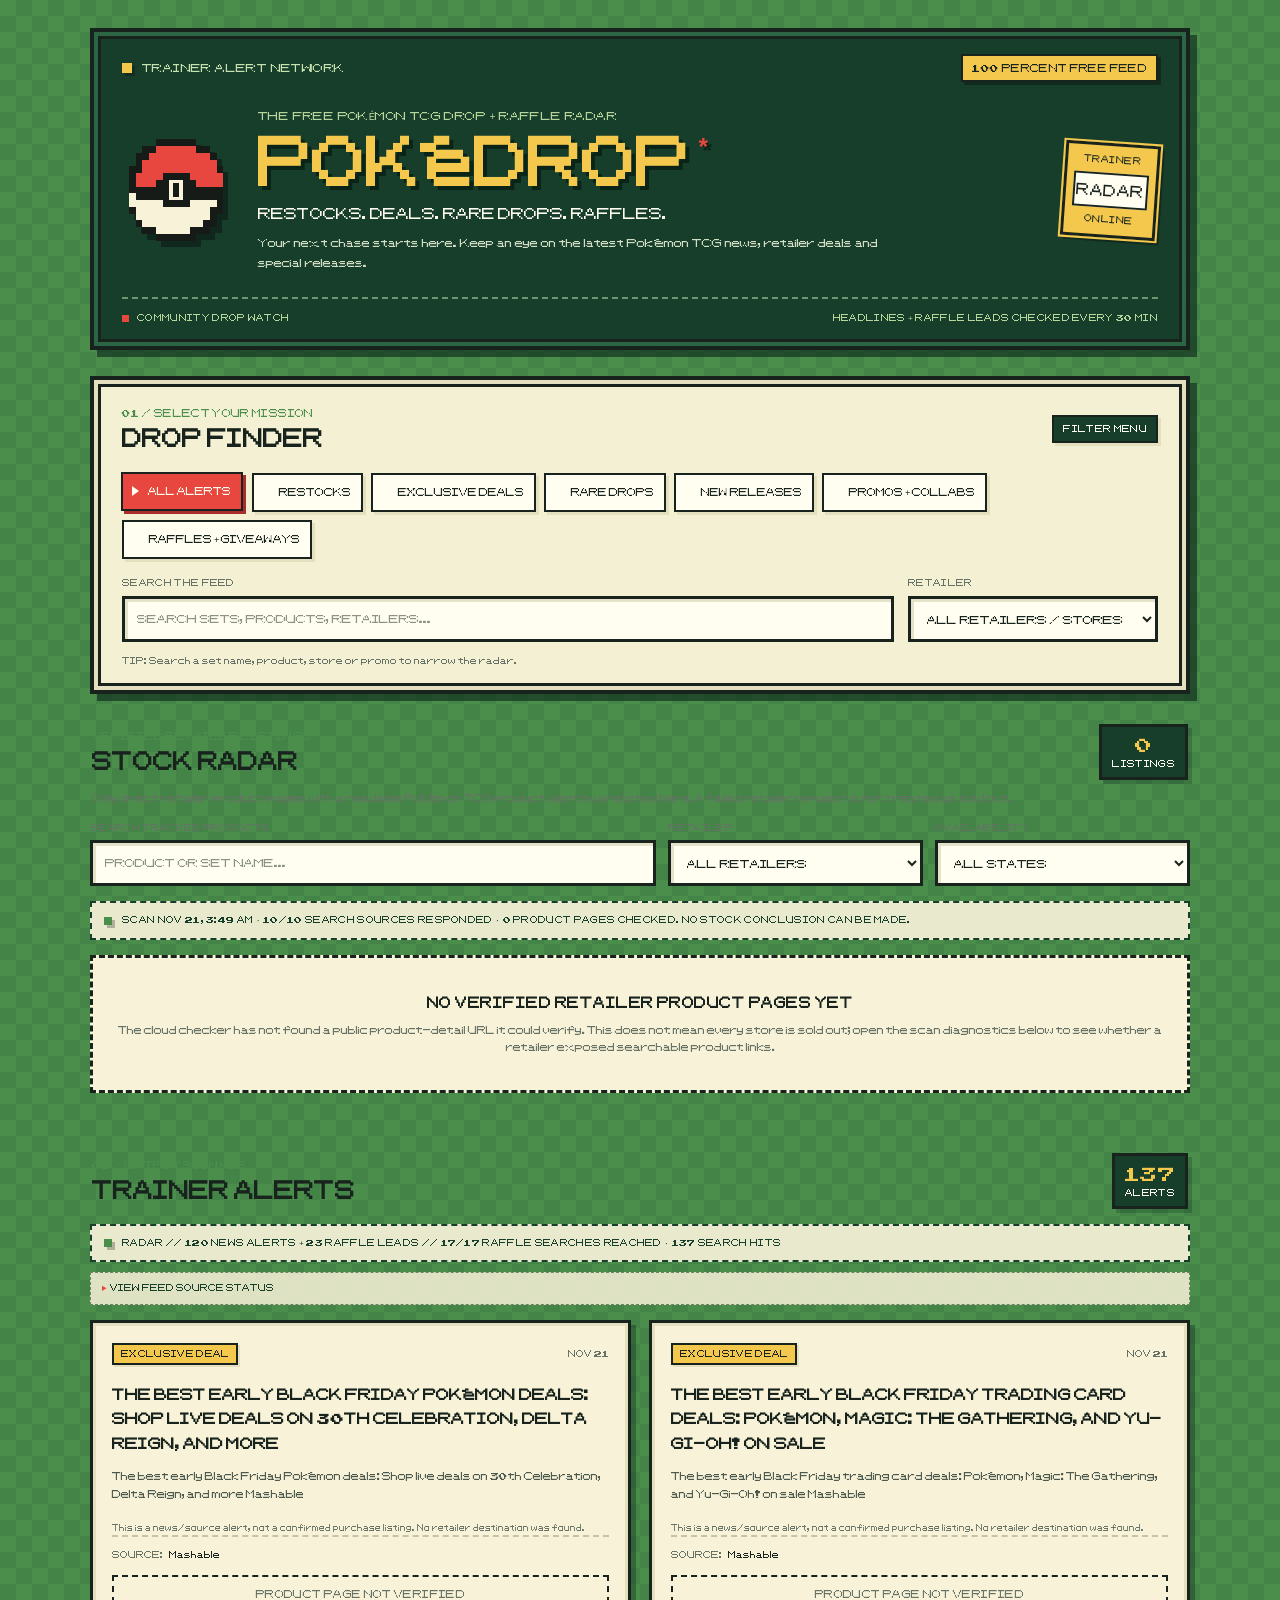
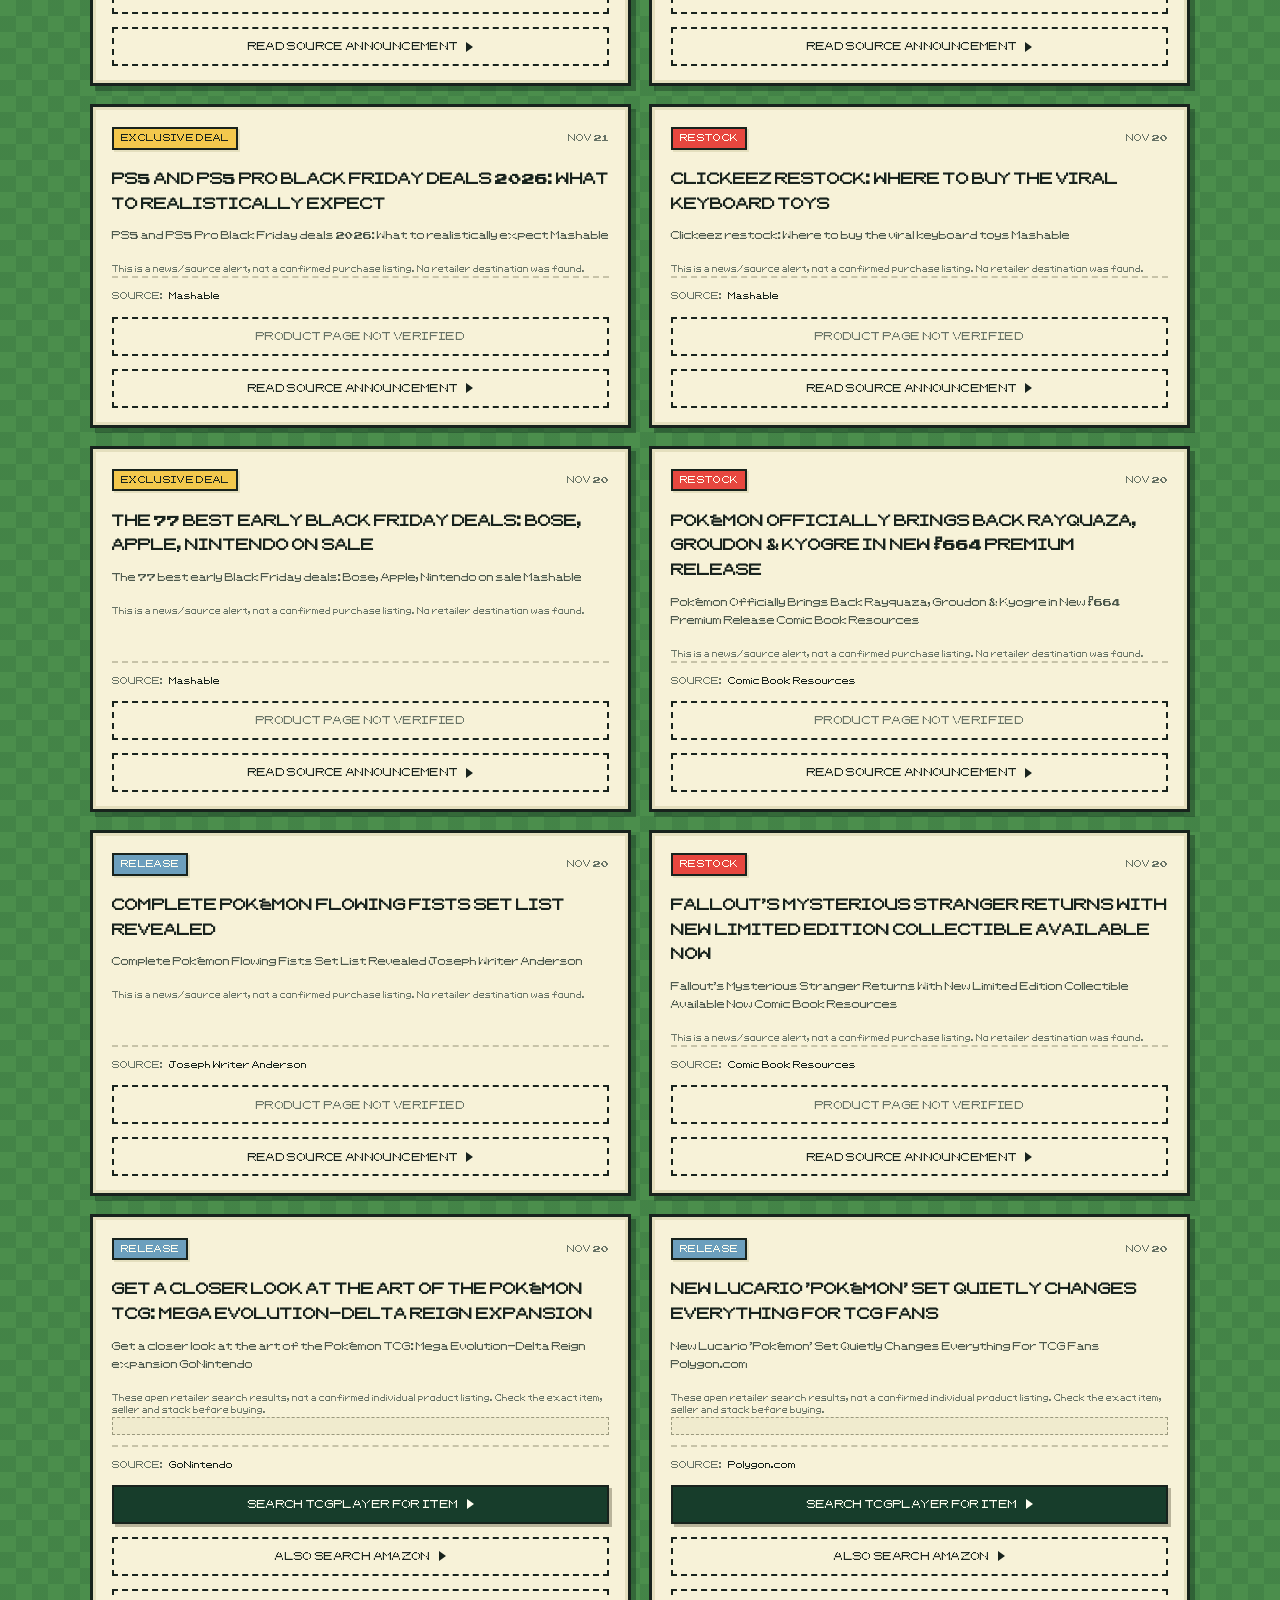
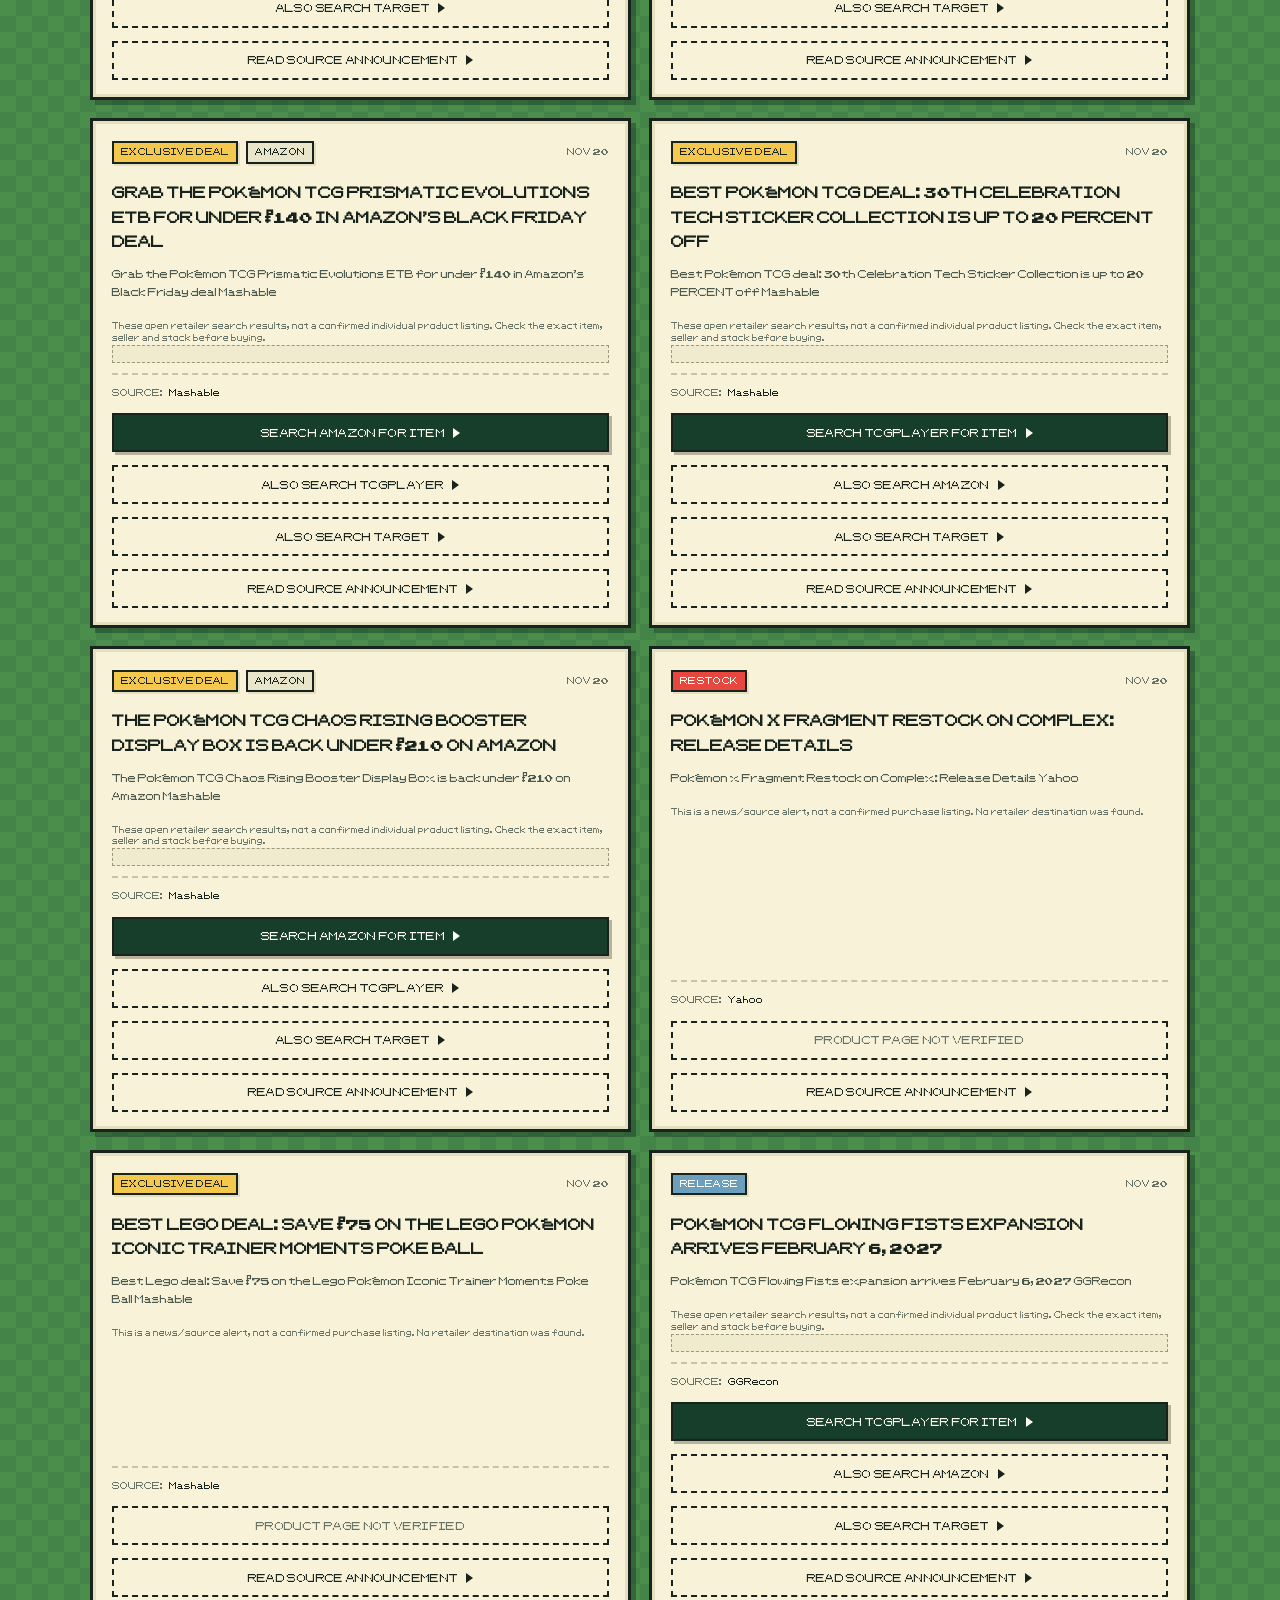
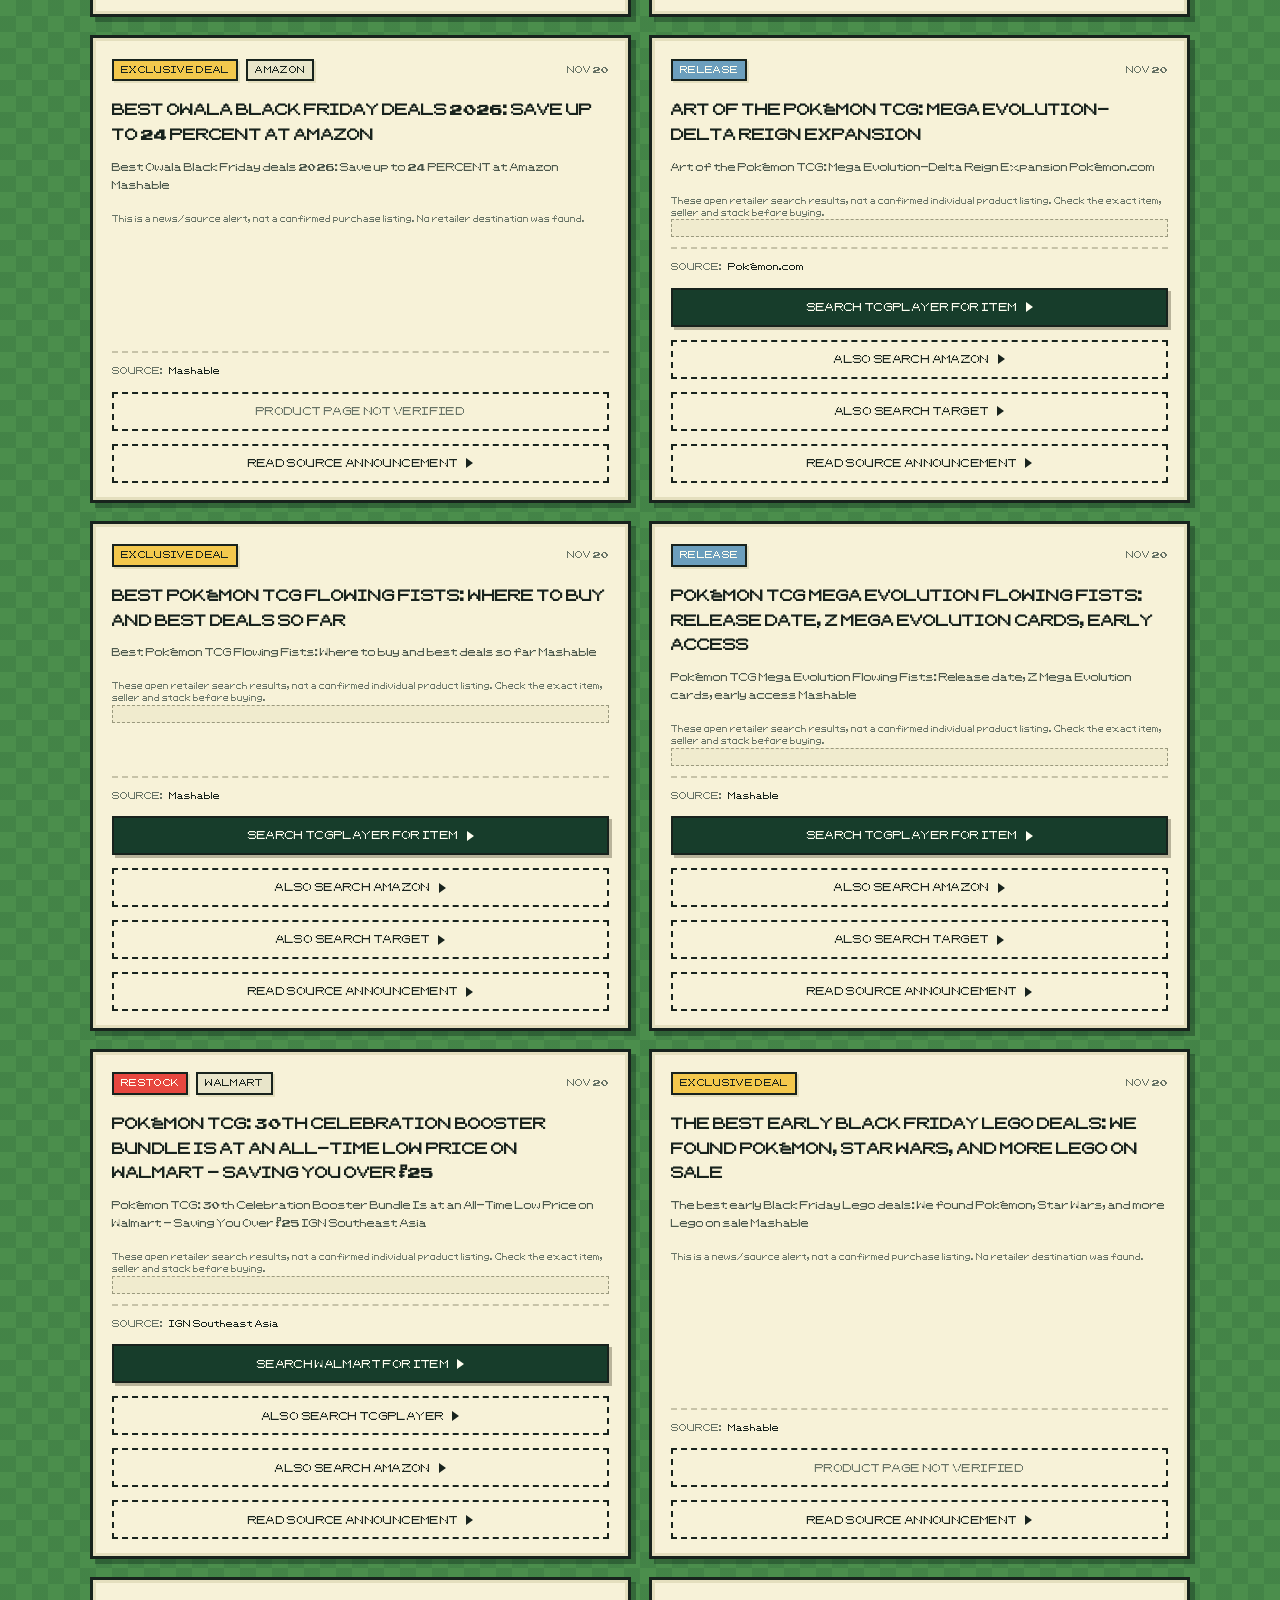
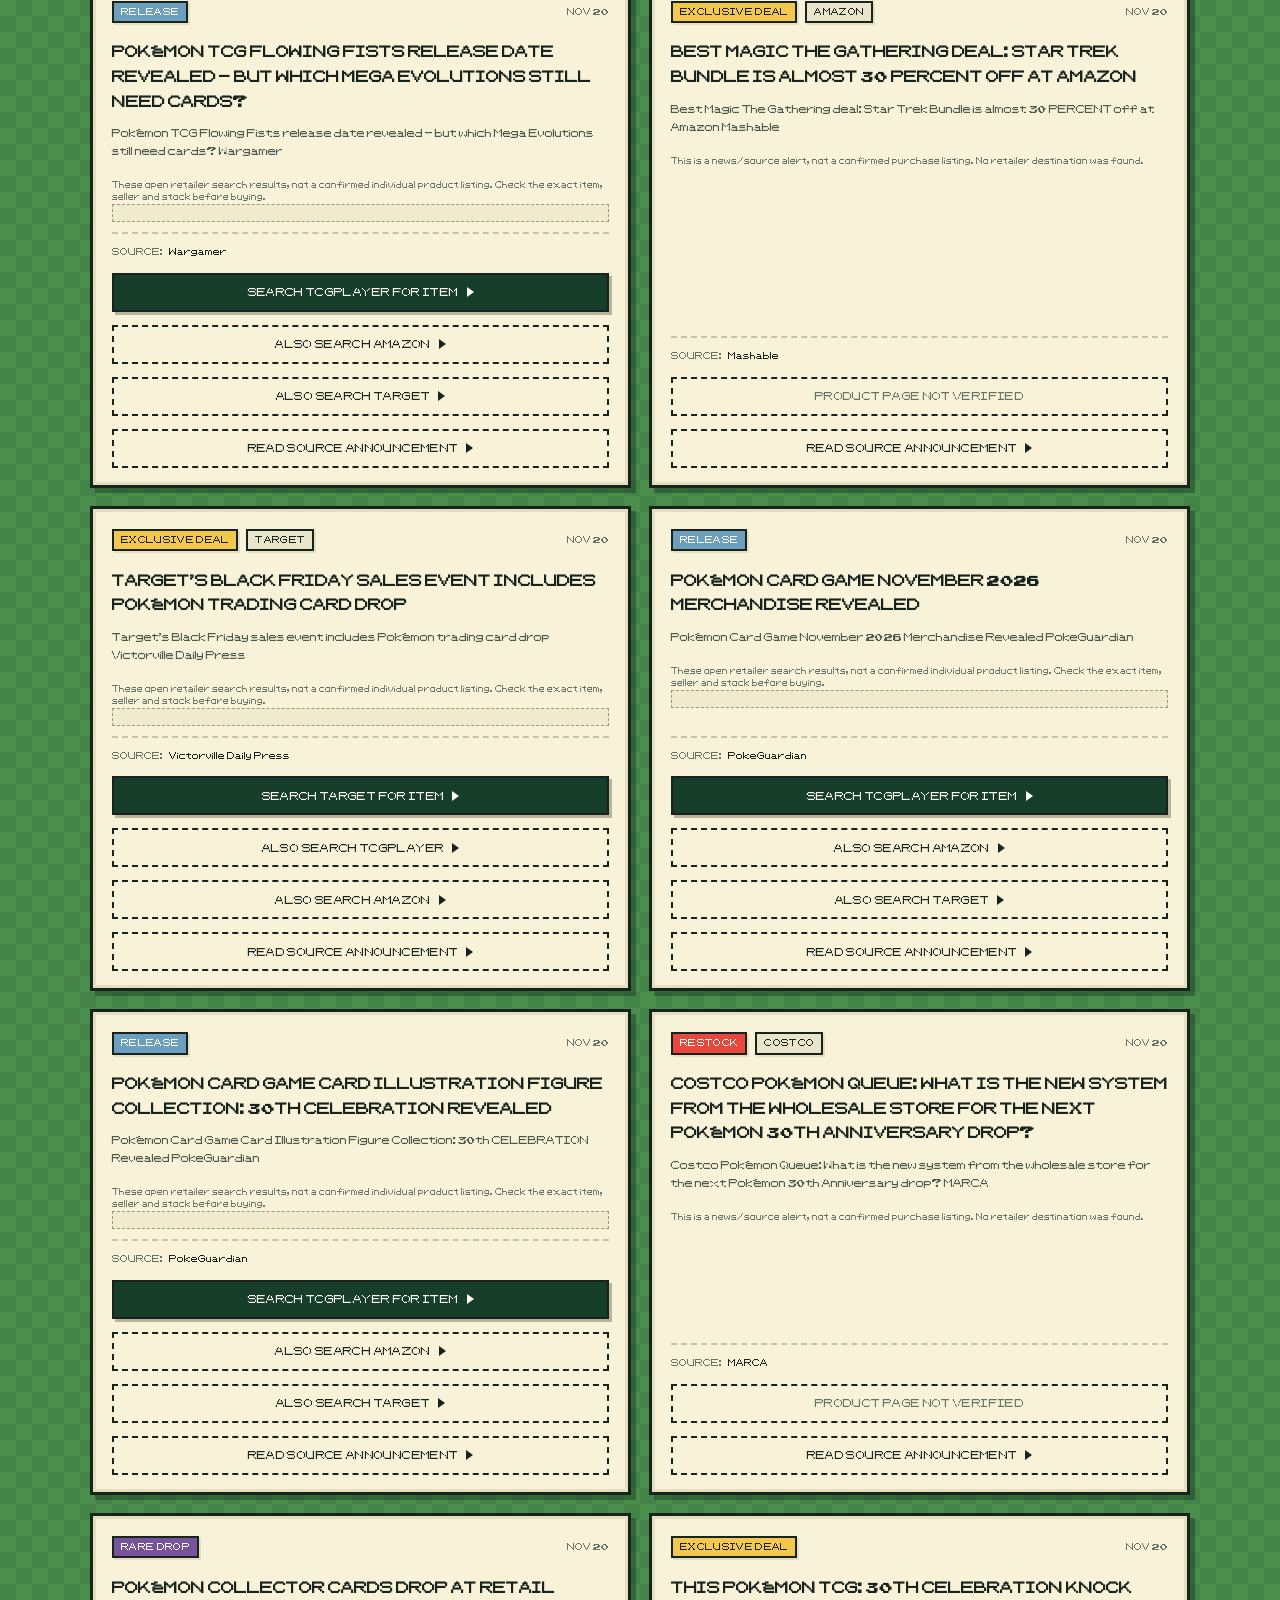
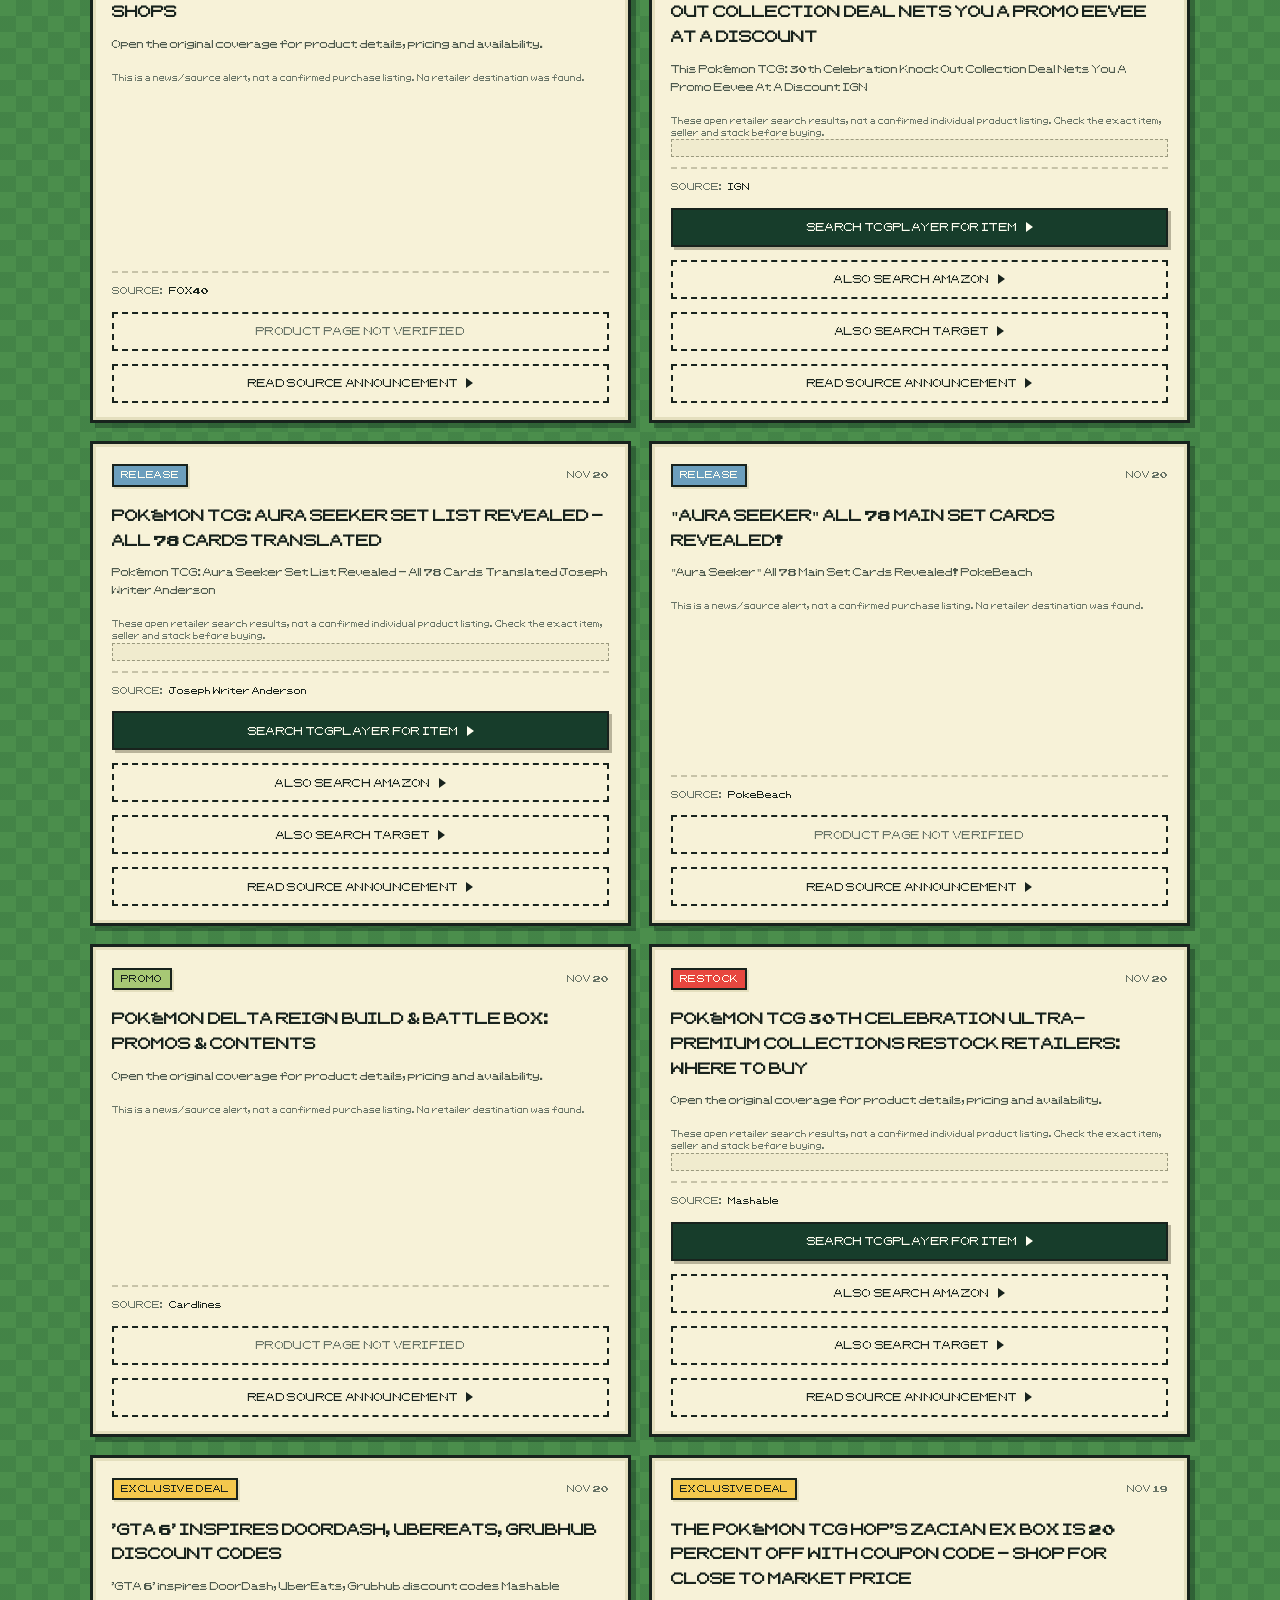
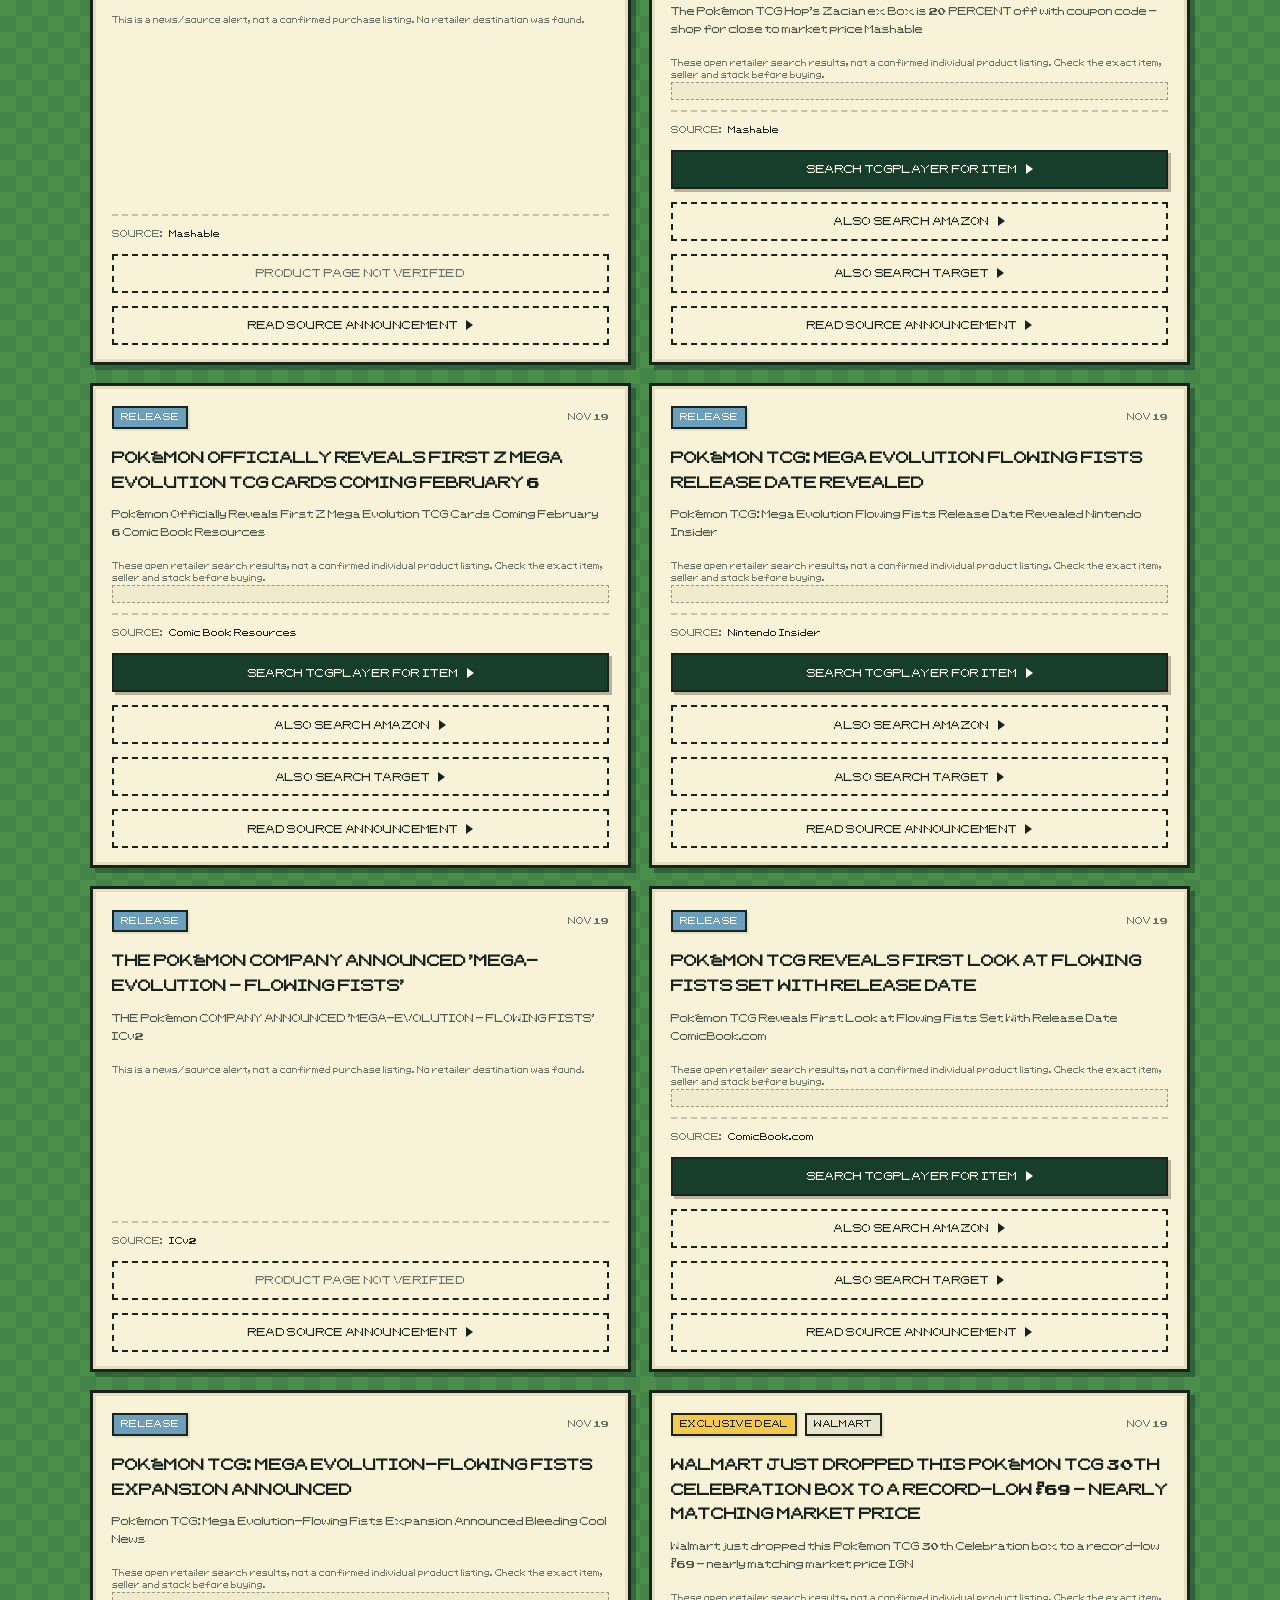
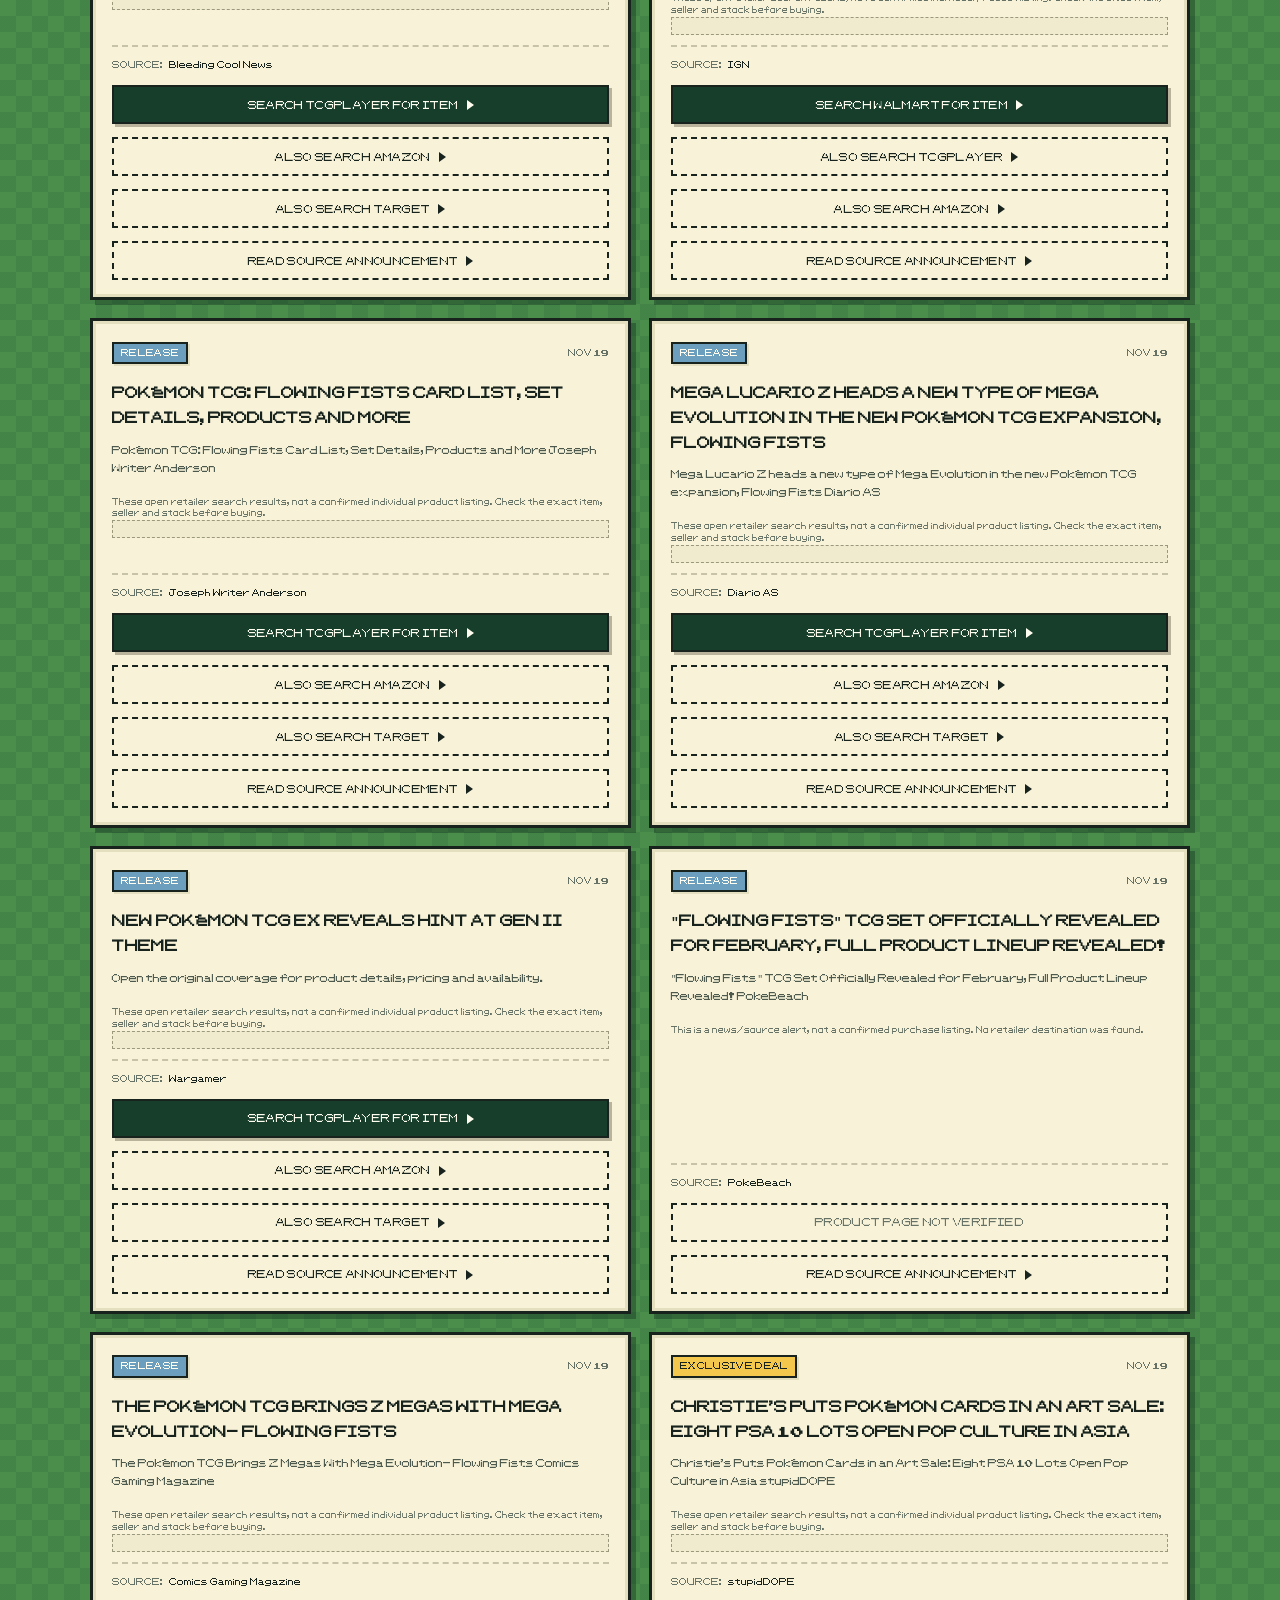
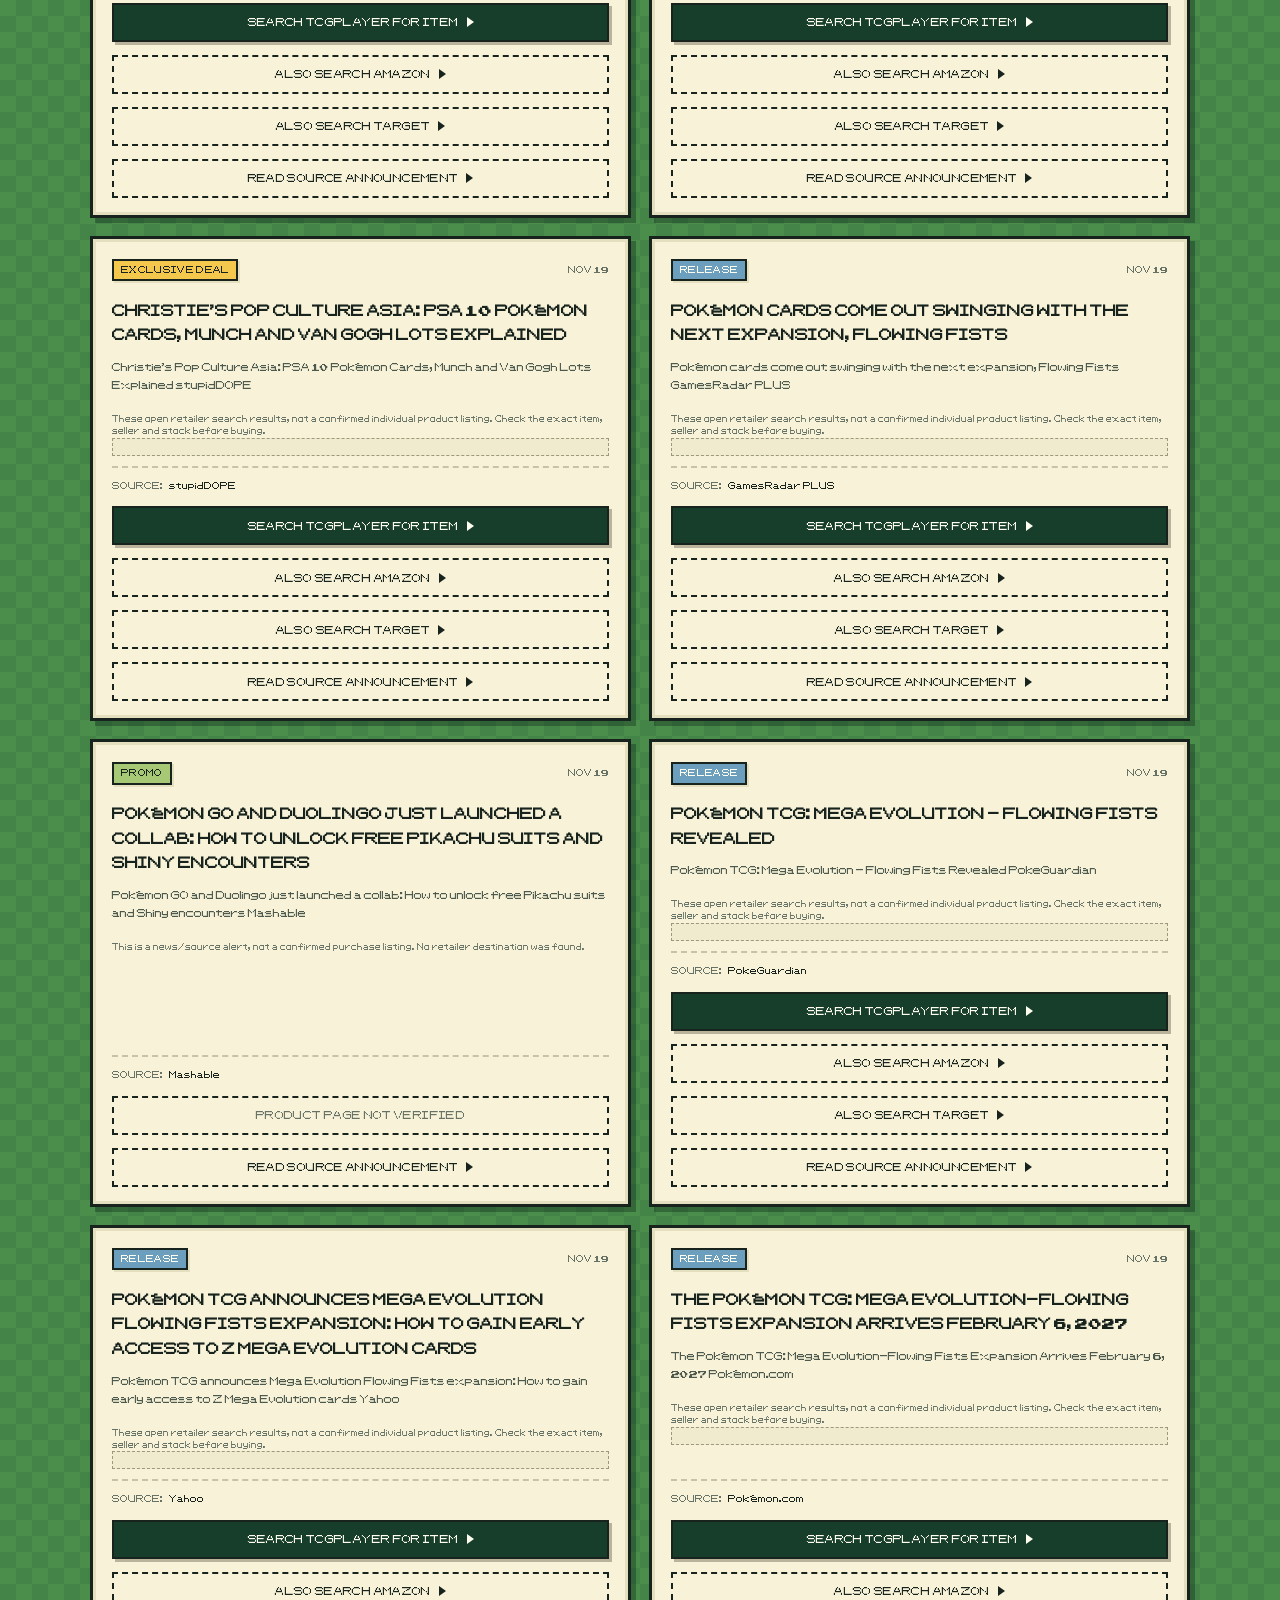
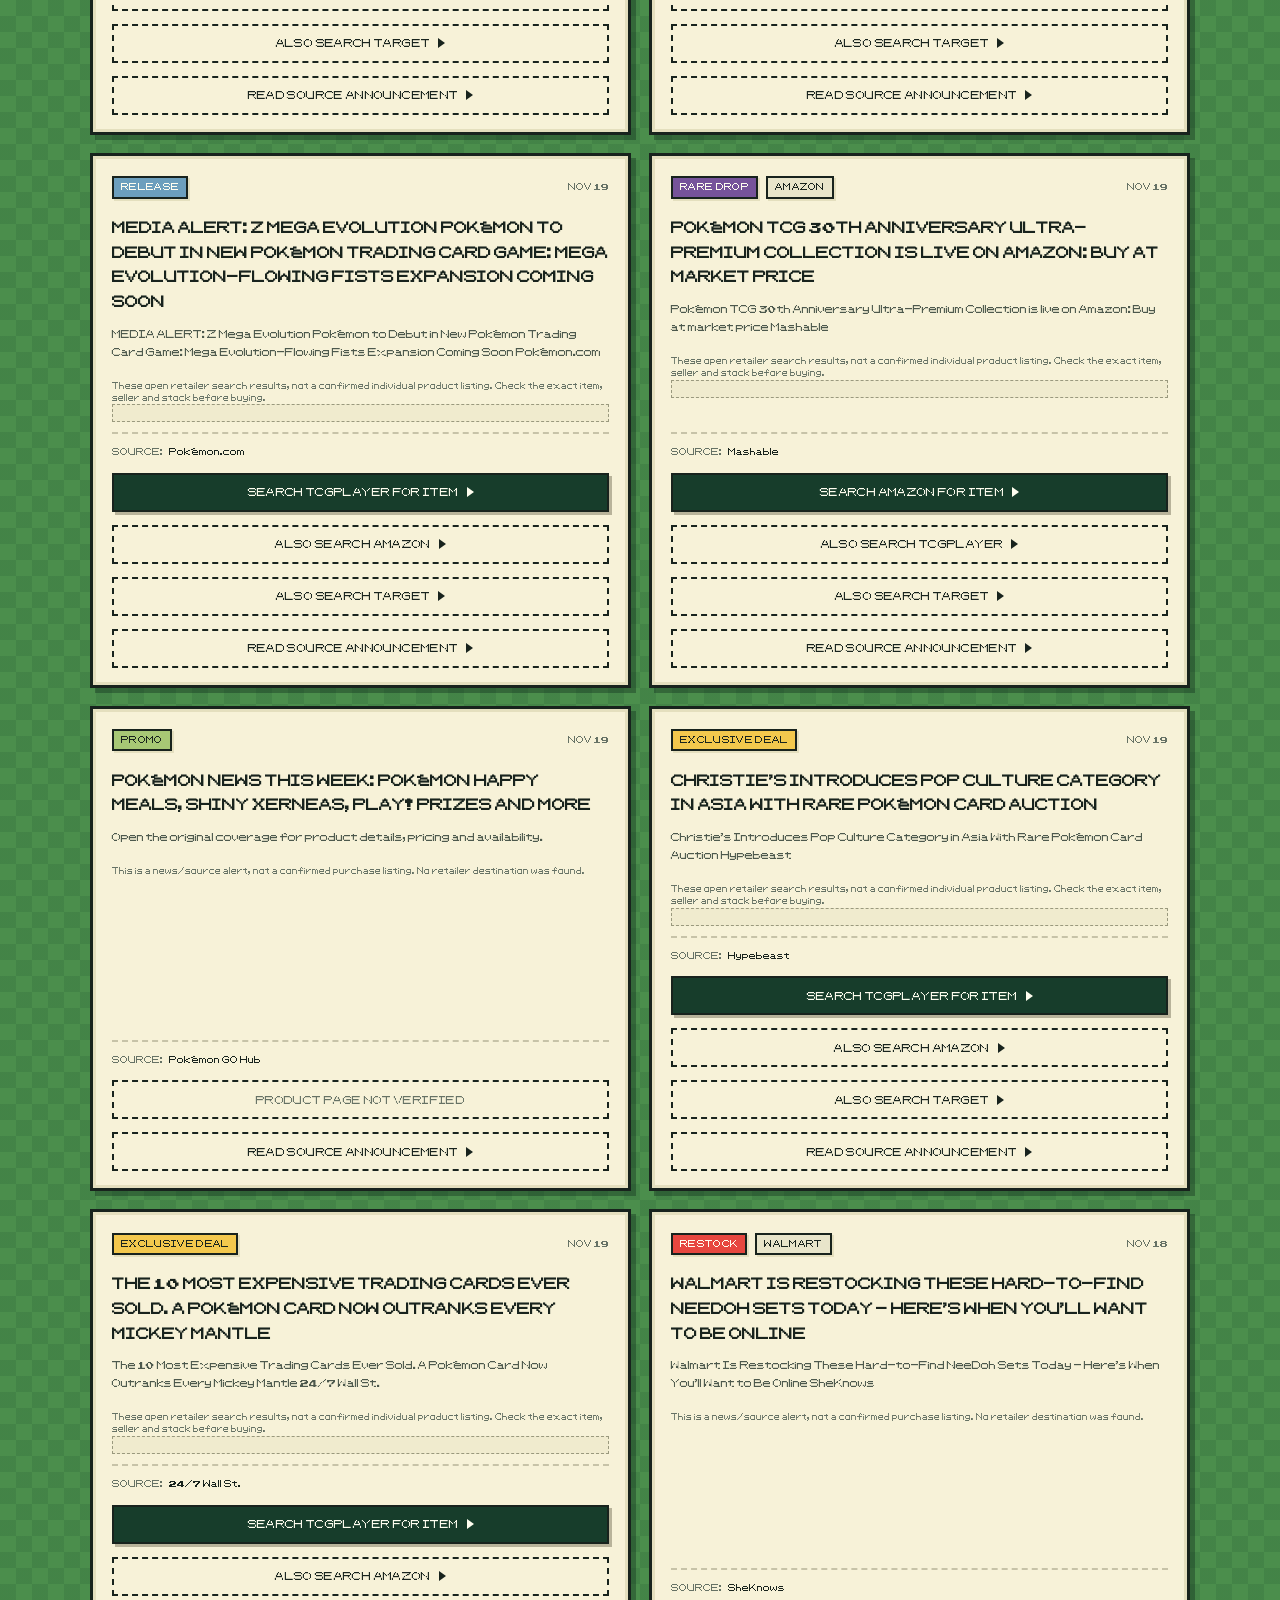
==== commit 72590057: "Extract uploaded repository ZIP" ====
--- a/index.html
+++ b/index.html
@@ -3,90 +3,132 @@
 <head>
   <meta charset="utf-8">
   <meta name="viewport" content="width=device-width, initial-scale=1">
-  <meta name="theme-color" content="#10251c">
-  <meta name="description" content="PokeDrop checks public Pokémon TCG retailer listings and tracks verified stock changes, giveaways, and news.">
-  <title>PokeDrop — Pokémon TCG Stock Radar</title>
-  <link rel="stylesheet" href="storefront.css?v=online-radar-1">
+  <meta name="theme-color" content="#173d2b">
+  <meta name="description" content="A free Pokémon TCG radar for restocks, deals, rare drops, raffles and giveaways.">
+  <title>PokeDrop - Pokémon TCG Drop Finder</title>
+  <link rel="preload" href="fonts/PKMN-RBYGSC.ttf" as="font" type="font/ttf" crossorigin>
+  <link rel="stylesheet" href="style.css?v=raffle-inline-fix-2">
 </head>
 <body>
-  <div class="app-shell">
-    <header class="site-header">
-      <a class="brand" href="#top" aria-label="PokeDrop home">
-        <span class="brand-mark" aria-hidden="true"><span></span></span>
-        <span class="brand-copy"><strong>POKÉDROP</strong><small>THE TCG STOCK RADAR</small></span>
-      </a>
-      <div class="header-right">
-        <span class="free-pill"><span class="pulse-dot"></span> FREE COMMUNITY RADAR</span>
-        <span class="scan-pill" id="header-scan-time">WAITING FOR FIRST SCAN</span>
+  <div class="page-shell">
+    <header class="panel masthead">
+      <div class="topline">
+        <span class="eyebrow"><span class="status-pixel" aria-hidden="true"></span> TRAINER ALERT NETWORK</span>
+        <span class="free-stamp">100 PERCENT FREE FEED</span>
+      </div>
+
+      <div class="hero-content">
+        <svg class="pixel-ball" viewBox="0 0 64 64" role="img" aria-label="Pixel art Poké Ball" shape-rendering="crispEdges">
+          <path fill="#171b18" d="M20 2h24v4h8v4h4v8h4v28h-4v8h-4v4h-8v4H20v-4h-8v-4H8v-8H4V18h4v-8h4V6h8z"/>
+          <path fill="#e7473f" d="M20 6h24v4h8v4h4v8h4v8H8v-8h4v-8h4v-4h4z"/>
+          <path fill="#f7f2d8" d="M8 34h48v8h-4v8h-4v4h-8v4H20v-4h-8v-4H8v-8H4v-8z"/>
+          <path fill="#171b18" d="M8 30h48v8H8z"/>
+          <path fill="#171b18" d="M24 22h16v4h4v12h-4v4H24v-4h-4V26h4z"/>
+          <path fill="#f7f2d8" d="M28 26h8v12h-8z"/>
+          <path fill="#171b18" d="M30 28h4v8h-4z"/>
+        </svg>
+
+        <div class="brand-copy">
+          <p class="kicker">THE FREE POKÉMON TCG DROP + RAFFLE RADAR</p>
+          <h1>POKéDROP<span class="title-star" aria-hidden="true">*</span></h1>
+          <p class="tagline">RESTOCKS. DEALS. RARE DROPS. RAFFLES.</p>
+          <p class="intro">Your next chase starts here. Keep an eye on the latest Pokémon TCG news, retailer deals and special releases.</p>
+        </div>
+
+        <div class="hero-badge" aria-label="Community feed, updated automatically">
+          <span class="badge-top">TRAINER</span>
+          <span class="badge-main">RADAR</span>
+          <span class="badge-bottom">ONLINE</span>
+        </div>
+      </div>
+
+      <div class="hero-footer">
+        <span><i class="mini-square" aria-hidden="true"></i> COMMUNITY DROP WATCH</span>
+        <span>HEADLINES + RAFFLE LEADS CHECKED EVERY 30 MIN</span>
       </div>
     </header>
 
-    <main id="top">
-      <section class="hero">
-        <div class="hero-copy">
-          <p class="eyebrow">FIND THE DROP. SKIP THE NOISE.</p>
-          <h1>Don't miss the<br><em>next restock.</em></h1>
-          <p class="hero-description">PokeDrop checks public product listings from major retailers and shows stock only when a product page exposes a clear availability signal.</p>
-          <div class="hero-meta"><span class="live-indicator"><i></i> CLOUD CHECKS</span><span>Scheduled every 5 minutes</span><span>No checkout bots. No paid APIs.</span></div>
+    <main>
+      <section class="panel filter-panel" aria-labelledby="filter-title">
+        <div class="section-heading">
+          <div>
+            <p class="section-kicker">01 / SELECT YOUR MISSION</p>
+            <h2 id="filter-title">DROP FINDER</h2>
+          </div>
+          <button type="button" class="pixel-label filter-menu-toggle" id="filter-menu-toggle" aria-expanded="true" aria-controls="filter-controls">FILTER MENU</button>
         </div>
-        <div class="hero-art" aria-hidden="true">
-          <div class="orb orb-back"></div><div class="orb orb-front"></div>
-          <div class="card-art"><div class="card-art-top"></div><div class="card-art-spark">✦</div><div class="card-art-bottom"></div></div>
-          <span class="hero-spark spark-one">✦</span><span class="hero-spark spark-two">✧</span>
+
+        <div class="filter-controls" id="filter-controls">
+          <div class="category-filter-row">
+            <nav class="category-nav" aria-label="Filter alerts by category"></nav>
+            <div class="raffle-filter-group">
+              <button type="button" class="category-button" id="raffle-category-button" data-value="Raffle" aria-pressed="false">RAFFLES + GIVEAWAYS</button>
+              <div class="raffle-status-nav" id="raffle-status-filter" role="group" aria-label="Filter raffles and giveaways by entry status" hidden>
+                <span class="control-label">ENTRY STATUS</span>
+                <button type="button" data-status="All" aria-pressed="true">ALL STATUSES</button>
+                <button type="button" data-status="Upcoming" aria-pressed="false">UPCOMING</button>
+                <button type="button" data-status="Open" aria-pressed="false">OPEN</button>
+                <button type="button" data-status="Closed" aria-pressed="false">CLOSED</button>
+                <button type="button" data-status="Verify" aria-pressed="false">VERIFY</button>
+              </div>
+            </div>
+          </div>
+
+          <div class="search-controls">
+            <label class="search-wrap">
+              <span class="control-label">SEARCH THE FEED</span>
+              <input type="search" id="search" placeholder="SEARCH SETS, PRODUCTS, RETAILERS..." aria-label="Search alerts">
+            </label>
+            <label class="retailer-wrap">
+              <span class="control-label">RETAILER</span>
+              <select id="retailer-filter" aria-label="Filter by retailer">
+                <option value="all">ALL RETAILERS</option>
+              </select>
+            </label>
+          </div>
+          <p class="filter-note">TIP: Search a set name, product, store or promo to narrow the radar.</p>
         </div>
       </section>
 
-      <section class="stats-grid" aria-label="Stock radar summary">
-        <article class="stat-card"><span class="stat-label">LISTINGS TRACKED</span><strong id="stat-total">—</strong><small>Verified retailer pages</small></article>
-        <article class="stat-card stat-good"><span class="stat-label">IN STOCK NOW</span><strong id="stat-stock">—</strong><small>Publicly marked available</small></article>
-        <article class="stat-card stat-preorder"><span class="stat-label">PREORDERS</span><strong id="stat-preorder">—</strong><small>Retailer pre-order signals</small></article>
-        <article class="stat-card"><span class="stat-label">RETAILERS REACHED</span><strong id="stat-retailers">—</strong><small id="stat-health">Waiting for scan</small></article>
+      <section class="feed-section" aria-labelledby="feed-title">
+        <div class="feed-heading">
+          <div>
+            <p class="section-kicker">02 / LATEST SIGNALS</p>
+            <h2 id="feed-title">TRAINER ALERTS</h2>
+          </div>
+          <div class="feed-total"><span id="result-count">0</span><span>ALERTS</span></div>
+        </div>
+
+        <div class="feed-status" id="feed-status" role="status" aria-live="polite">
+          <span class="status-pixel" aria-hidden="true"></span>
+          <span>CONNECTING TO THE DROP RADAR...</span>
+        </div>
+        <details class="feed-diagnostics" id="feed-diagnostics">
+          <summary>VIEW FEED SOURCE STATUS</summary>
+          <div id="feed-diagnostics-content">Waiting for the first feed update.</div>
+        </details>
+        <section id="feed" class="feed-grid" aria-label="Latest Pokémon TCG alerts" aria-live="polite"></section>
       </section>
 
-      <section class="radar-panel" aria-labelledby="radar-heading">
-        <div class="section-head">
-          <div><p class="eyebrow">01 / PRODUCT AVAILABILITY</p><h2 id="radar-heading">STOCK RADAR</h2><p class="section-subtitle">Only verified retailer product pages appear here. News articles are not treated as stock.</p></div>
-          <div class="updated-chip"><span class="pulse-dot"></span><span id="last-updated">LAST CHECK —</span></div>
+      <aside class="panel signal-note">
+        <span class="note-icon" aria-hidden="true">!</span>
+        <div>
+          <h2>CHECK BEFORE YOU CHECK OUT</h2>
+          <p>PokeDrop collects public news coverage and raffle leads. A link is not a live stock or active-entry guarantee; prices, dates, rules and availability can change. Open the original source to confirm details before purchasing or entering.</p>
         </div>
-
-        <div class="toolbar">
-          <div class="tab-list" role="group" aria-label="Filter products">
-            <button class="tab is-active" type="button" data-tab="all" aria-pressed="true">ALL LISTINGS <span id="count-all">0</span></button>
-            <button class="tab" type="button" data-tab="in-stock" aria-pressed="false">IN STOCK <span id="count-stock">0</span></button>
-            <button class="tab" type="button" data-tab="preorder" aria-pressed="false">PREORDER <span id="count-preorder">0</span></button>
-            <button class="tab" type="button" data-tab="out-of-stock" aria-pressed="false">SOLD OUT <span id="count-sold">0</span></button>
-          </div>
-          <div class="filters">
-            <label class="search-box"><span class="sr-only">Search listings</span><span aria-hidden="true">⌕</span><input id="search-input" type="search" placeholder="Search set, product, store…"></label>
-            <label class="select-wrap"><span class="sr-only">Filter retailer</span><select id="retailer-select"><option value="all">All retailers</option></select></label>
-          </div>
-        </div>
-
-        <div class="notice-line" id="monitor-notice" role="status"><span class="notice-dot"></span><span>Loading the latest stock scan…</span></div>
-        <div class="product-grid" id="product-grid" aria-live="polite"></div>
-        <details class="diagnostics">
-          <summary>CHECK SOURCE HEALTH & SCAN DETAILS</summary>
-          <div id="diagnostics-content" class="diagnostics-content">No scan data yet.</div>
-        </details>
-      </section>
-
-      <section class="community-section" aria-labelledby="community-heading">
-        <div class="section-head community-head">
-          <div><p class="eyebrow">02 / COMMUNITY DISCOVERIES</p><h2 id="community-heading">GIVEAWAYS & NEWS</h2><p class="section-subtitle">These are announcements and leads—not verified retailer inventory.</p></div>
-          <div class="community-tabs" role="group" aria-label="Show community updates"><button class="community-tab is-active" type="button" data-community="giveaways" aria-pressed="true">GIVEAWAYS</button><button class="community-tab" type="button" data-community="news" aria-pressed="false">TCG NEWS</button></div>
-        </div>
-        <div id="community-grid" class="community-grid" aria-live="polite"></div>
-      </section>
-
-      <section class="how-it-works">
-        <div><span class="step-number">01</span><strong>PUBLIC LISTINGS</strong><p>Checks publicly accessible retailer product pages and search listings.</p></div>
-        <div><span class="step-number">02</span><strong>VERIFY STOCK</strong><p>Looks for product-specific availability signals, not article headlines.</p></div>
-        <div><span class="step-number">03</span><strong>ALERT ON CHANGE</strong><p>Publishes updates here and can send a free Discord alert for new stock.</p></div>
-      </section>
+      </aside>
     </main>
 
-    <footer class="site-footer"><div class="footer-brand">POKÉDROP <span>✦</span></div><p>Fan-made community project. Not affiliated with Nintendo, Game Freak or The Pokémon Company. Retailer stock can change between scans; always confirm on the retailer's own page.</p><p class="footer-note">PokeDrop does not automate checkout, bypass queues, or solve CAPTCHAs.</p></footer>
+    <footer class="panel site-footer">
+      <div class="footer-brand">POKéDROP <span>///</span> TRAINER NETWORK</div>
+      <p>Fan-made community project. Not affiliated with Nintendo, Game Freak or The Pokémon Company. Product names and trademarks belong to their respective owners.</p>
+      <p class="affiliate-note">Some links may be affiliate links and could earn a commission at no extra cost to you.</p>
+      <p class="footer-small">BUILT FOR TRAINERS. FREE TO USE.</p>
+    </footer>
   </div>
-  <script src="storefront.js?v=online-radar-1" defer></script>
+
+  <script src="app.js?v=raffle-discovery-v2" defer></script>
+  <script src="raffle-ui.js?v=raffle-destinations-v6" defer></script>
+  <script src="stock-ui.js?v=stock-radar-restored-theme" defer></script>
 </body>
 </html>
--- a/style.css
+++ b/style.css
@@ -0,0 +1,275 @@
+@font-face {
+  font-family: "PKMN RBYGSC";
+  src: url("fonts/PKMN-RBYGSC.ttf") format("truetype");
+  font-display: swap;
+}
+
+:root {
+  color-scheme: light;
+  --ink: #18231d;
+  --deep: #173d2b;
+  --grass: #4b8e4c;
+  --grass-light: #a7c875;
+  --paper: #f7f2d8;
+  --paper-shadow: #e4dfbe;
+  --red: #e7473f;
+  --red-dark: #a92d2b;
+  --gold: #f3c84d;
+  --blue: #6c9fbd;
+  --muted: #667265;
+  --white: #fffef0;
+  --pixel-border: 4px;
+}
+
+* { box-sizing: border-box; }
+html { min-width: 320px; background: var(--deep); }
+body {
+  min-height: 100vh;
+  margin: 0;
+  padding: 28px 18px 36px;
+  color: var(--ink);
+  font-family: "PKMN RBYGSC", "Courier New", monospace;
+  font-size: 13px;
+  line-height: 1.8;
+  -webkit-font-smoothing: none;
+  text-rendering: optimizeSpeed;
+  background-color: var(--grass);
+  background-image:
+    linear-gradient(45deg, rgba(18, 59, 39, .13) 25%, transparent 25%, transparent 75%, rgba(18, 59, 39, .13) 75%),
+    linear-gradient(45deg, rgba(18, 59, 39, .13) 25%, transparent 25%, transparent 75%, rgba(18, 59, 39, .13) 75%);
+  background-position: 0 0, 16px 16px;
+  background-size: 32px 32px;
+}
+
+button, input, select { font: inherit; }
+button, input, select { color: inherit; }
+button:focus-visible, input:focus-visible, select:focus-visible, a:focus-visible {
+  outline: 4px solid var(--blue);
+  outline-offset: 3px;
+}
+
+.page-shell { width: min(1100px, 100%); margin: 0 auto; display: grid; gap: 26px; }
+main { display: grid; gap: 30px; }
+.panel {
+  position: relative;
+  background: var(--paper);
+  border: 4px solid var(--ink);
+  box-shadow: 7px 7px 0 rgba(14, 43, 28, .65), inset 0 0 0 4px var(--paper-shadow), inset 0 0 0 7px var(--ink);
+}
+
+.masthead { padding: 22px 28px 20px; color: var(--white); background: var(--deep); border-color: var(--ink); box-shadow: 7px 7px 0 rgba(14, 43, 28, .65), inset 0 0 0 4px #2c6544, inset 0 0 0 7px var(--ink); }
+.topline, .hero-footer { display: flex; align-items: center; justify-content: space-between; gap: 12px; }
+.eyebrow, .free-stamp, .kicker, .section-kicker, .pixel-label, .control-label, .hero-footer, .feed-total, .tag, .retailer-tag, .post-action, .footer-brand, .footer-small, .hero-badge, .feed-status, .empty-state strong {
+  letter-spacing: .04em;
+  text-transform: uppercase;
+}
+.eyebrow { display: inline-flex; align-items: center; gap: 10px; color: #c6e2ae; font-size: 10px; }
+.status-pixel, .mini-square { display: inline-block; width: 10px; height: 10px; background: var(--gold); box-shadow: 3px 3px 0 rgba(0,0,0,.25); }
+.free-stamp { padding: 4px 9px; color: var(--ink); background: var(--gold); border: 2px solid var(--ink); box-shadow: 3px 3px 0 rgba(0,0,0,.3); font-size: 9px; }
+.hero-content { display: flex; align-items: center; gap: 28px; padding: 25px 0 24px; }
+.pixel-ball { width: 108px; height: 108px; flex: 0 0 108px; filter: drop-shadow(5px 6px 0 rgba(0,0,0,.35)); image-rendering: pixelated; }
+.brand-copy { min-width: 0; }
+.kicker { margin: 0 0 6px; color: #b7d69b; font-size: 10px; }
+h1 { margin: 0; color: var(--gold); font-size: clamp(32px, 5vw, 54px); line-height: 1.2; text-shadow: 4px 4px 0 #0b2418; }
+.title-star { display: inline-block; margin-left: 6px; color: var(--red); font-size: .45em; vertical-align: top; }
+.tagline { margin: 6px 0 8px; color: var(--white); font-size: 13px; }
+.intro { max-width: 640px; margin: 0; color: #d0dec4; font-size: 10px; line-height: 2; }
+.hero-badge { display: grid; flex: 0 0 95px; align-content: center; justify-items: center; gap: 5px; width: 95px; height: 95px; margin-left: auto; color: var(--ink); background: var(--gold); border: 3px solid var(--ink); outline: 2px solid var(--gold); box-shadow: 4px 4px 0 rgba(0,0,0,.3); transform: rotate(4deg); }
+.badge-top, .badge-bottom { font-size: 8px; }
+.badge-main { padding: 4px 2px; font-size: 13px; background: var(--white); border: 2px solid var(--ink); }
+.hero-footer { padding-top: 12px; border-top: 2px dashed #6c9672; color: #b7d69b; font-size: 8px; }
+.hero-footer span { display: inline-flex; align-items: center; gap: 8px; }
+.mini-square { width: 7px; height: 7px; background: var(--red); box-shadow: none; }
+
+.filter-panel {
+  position: sticky;
+  top: max(8px, env(safe-area-inset-top));
+  z-index: 30;
+  align-self: start;
+  padding: 25px 28px 21px;
+  background: rgba(247, 242, 216, .98);
+  backdrop-filter: blur(8px);
+}
+.section-heading, .feed-heading { display: flex; align-items: center; justify-content: space-between; gap: 14px; }
+.section-kicker { margin: 0 0 4px; color: var(--grass); font-size: 9px; }
+h2 { margin: 0; font-size: 20px; line-height: 1.4; }
+.pixel-label { padding: 5px 9px; color: var(--white); background: var(--deep); border: 2px solid var(--ink); box-shadow: 3px 3px 0 var(--paper-shadow); font-size: 8px; }
+.filter-menu-toggle { appearance: none; cursor: pointer; }
+.filter-menu-toggle:hover { color: var(--ink); background: var(--gold); }
+.filter-menu-toggle:active { transform: translate(2px, 2px); box-shadow: 1px 1px 0 var(--paper-shadow); }
+.filter-controls[hidden] { display: none !important; }
+.category-filter-row { display: flex; flex-wrap: wrap; align-items: center; gap: 8px; margin: 20px 0 17px; }
+.category-nav { display: flex; flex: 0 0 100%; flex-wrap: wrap; align-items: center; gap: 8px; margin: 0; }
+.raffle-filter-group { display: flex; flex: 0 1 auto; flex-wrap: wrap; align-items: center; gap: 8px; max-width: 100%; }
+.category-filter-row .category-button {
+  min-height: 39px;
+  padding: 7px 10px 7px 25px;
+  position: relative;
+  border: 2px solid var(--ink);
+  background: var(--white);
+  box-shadow: 3px 3px 0 var(--paper-shadow);
+  cursor: pointer;
+  font-size: 9px;
+  line-height: 1.5;
+}
+.category-filter-row .category-button::before { content: ""; position: absolute; left: 9px; top: 50%; width: 0; height: 0; margin-top: -5px; border-top: 5px solid transparent; border-bottom: 5px solid transparent; border-left: 7px solid var(--ink); opacity: 0; }
+.category-filter-row .category-button[aria-pressed="true"] { color: var(--white); background: var(--red); box-shadow: 3px 3px 0 var(--red-dark); transform: translate(-1px, -1px); }
+.category-filter-row .category-button[aria-pressed="true"]::before { opacity: 1; border-left-color: var(--white); }
+.category-filter-row .category-button:hover:not([aria-pressed="true"]) { background: #e8edcf; }
+.search-controls { display: grid; grid-template-columns: minmax(0, 1fr) minmax(205px, 250px); gap: 14px; }
+.search-wrap, .retailer-wrap { display: grid; gap: 6px; }
+.control-label { color: var(--muted); font-size: 8px; }
+input, select { width: 100%; min-height: 46px; padding: 10px 12px; background: var(--white); border: 3px solid var(--ink); border-radius: 0; box-shadow: inset 3px 3px 0 #e4e2c9; font-size: 10px; }
+input::placeholder { color: #8c9383; opacity: 1; }
+select { cursor: pointer; }
+.filter-note { margin: 12px 0 0; color: var(--muted); font-size: 8px; }
+
+.feed-heading { padding: 0 2px; }
+.feed-total { display: grid; min-width: 70px; justify-items: center; padding: 6px 10px; color: var(--white); background: var(--deep); border: 3px solid var(--ink); box-shadow: 4px 4px 0 rgba(14,43,28,.25); font-size: 8px; }
+.feed-total span:first-child { color: var(--gold); font-size: 17px; line-height: 1.4; }
+.feed-status { display: flex; align-items: center; gap: 10px; margin: 15px 0; padding: 10px 12px; color: var(--deep); background: rgba(247,242,216,.92); border: 2px dashed var(--deep); font-size: 8px; }
+.feed-status .status-pixel { width: 8px; height: 8px; flex: 0 0 8px; background: var(--grass); }
+.feed-status.error .status-pixel { background: var(--red); }
+.feed-diagnostics { margin: -5px 0 15px; padding: 8px 11px; color: var(--deep); background: rgba(247,242,216,.86); border: 1px dashed #6d8165; font-size: 8px; }
+.feed-diagnostics summary { cursor: pointer; color: var(--deep); }
+.feed-diagnostics[open] summary { margin-bottom: 7px; }
+.feed-diagnostics summary::marker { color: var(--red); }
+.diagnostics-summary { margin: 4px 0; color: var(--deep); line-height: 1.9; }
+.diagnostics-list { display: grid; grid-template-columns: repeat(2, minmax(0, 1fr)); gap: 4px 18px; margin: 7px 0 3px; padding-left: 17px; }
+.diagnostics-list li { line-height: 1.8; overflow-wrap: anywhere; }
+.source-ok { color: #28643a; }
+.source-failed, .diagnostics-errors { color: #a92d2b; }
+.diagnostics-errors { margin: 6px 0 0; line-height: 1.8; }
+.feed-grid { display: grid; grid-template-columns: repeat(2, minmax(0, 1fr)); gap: 18px; }
+.post-card {
+  display: flex;
+  min-width: 0;
+  flex-direction: column;
+  padding: 19px 19px 17px;
+  background: var(--paper);
+  border: 3px solid var(--ink);
+  box-shadow: 5px 5px 0 rgba(14,43,28,.38), inset 0 0 0 3px var(--paper-shadow);
+}
+.post-topline { display: flex; flex-wrap: wrap; align-items: center; gap: 8px; min-height: 25px; }
+.tag, .retailer-tag { display: inline-block; padding: 4px 7px; color: var(--white); background: var(--blue); border: 2px solid var(--ink); box-shadow: 2px 2px 0 var(--paper-shadow); font-size: 8px; line-height: 1.3; }
+.tag[data-category="Restock"] { background: var(--red); }
+.tag[data-category="Deals"] { color: var(--ink); background: var(--gold); }
+.tag[data-category="Rare Drop"] { color: var(--white); background: #76539a; }
+.tag[data-category="Release"] { background: var(--blue); }
+.tag[data-category="Promo"] { color: var(--ink); background: var(--grass-light); }
+.retailer-tag { color: var(--ink); background: #e8e5ca; }
+.post-date { margin-left: auto; color: var(--muted); font-size: 8px; white-space: nowrap; }
+.post-card h3 { margin: 16px 0 10px; font-size: 13px; line-height: 1.9; overflow-wrap: anywhere; }
+.post-summary { margin: 0 0 14px; color: #4d594d; font-size: 9px; line-height: 2; }
+.post-source { display: flex; align-items: center; gap: 6px; margin-top: auto; padding-top: 11px; color: var(--muted); border-top: 2px dashed #c7c3a8; font-size: 8px; }
+.post-source strong { color: var(--ink); font-weight: normal; }
+.post-action { display: flex; align-items: center; justify-content: center; gap: 8px; min-height: 39px; margin-top: 13px; padding: 7px 10px; color: var(--white); background: var(--deep); border: 2px solid var(--ink); box-shadow: 3px 3px 0 #b8b39a; text-align: center; text-decoration: none; font-size: 9px; }
+.post-action::after { content: ""; width: 0; height: 0; border-top: 5px solid transparent; border-bottom: 5px solid transparent; border-left: 7px solid currentColor; }
+.post-action:hover { color: var(--ink); background: var(--gold); }
+.post-action-missing { color: var(--muted); background: transparent; border-style: dashed; box-shadow: none; cursor: default; }
+.post-action-missing::after { display: none; }
+.post-action-secondary { color: var(--ink); background: transparent; border-style: dashed; box-shadow: none; }
+.empty-state { grid-column: 1 / -1; padding: 35px 22px; background: var(--paper); border: 3px dashed var(--ink); text-align: center; }
+.empty-state strong { display: block; margin-bottom: 8px; font-size: 12px; }
+.empty-state p { margin: 0; color: var(--muted); font-size: 9px; }
+
+.signal-note { display: flex; align-items: flex-start; gap: 16px; padding: 20px 24px; }
+.note-icon { display: grid; flex: 0 0 34px; width: 34px; height: 34px; place-items: center; color: var(--ink); background: var(--gold); border: 3px solid var(--ink); box-shadow: 3px 3px 0 var(--paper-shadow); font-size: 18px; }
+.signal-note h2 { margin: 0 0 5px; font-size: 11px; }
+.signal-note p { margin: 0; color: #4d594d; font-size: 9px; line-height: 2; }
+.site-footer { padding: 20px 24px 17px; text-align: center; }
+.footer-brand { margin-bottom: 7px; color: var(--deep); font-size: 11px; }
+.footer-brand span { color: var(--red); }
+.site-footer p { max-width: 780px; margin: 5px auto; color: var(--muted); font-size: 8px; line-height: 2; }
+.site-footer .footer-small { margin-top: 13px; color: var(--grass); font-size: 8px; }
+
+/* Raffle/giveaway status filtering lives inside Drop Finder. */
+.raffle-status-nav { display: flex; flex: 0 1 auto; flex-wrap: wrap; align-items: center; gap: 8px; width: fit-content; max-width: 100%; margin: 0; padding: 6px 8px; background: rgba(228, 223, 190, .72); border: 2px dashed var(--deep); }
+.raffle-status-nav[hidden] { display: none !important; }
+.raffle-status-nav .control-label { margin-right: 4px; color: var(--deep); }
+.raffle-status-nav button {
+  min-height: 34px;
+  padding: 5px 9px;
+  color: var(--ink);
+  background: var(--white);
+  border: 2px solid var(--ink);
+  box-shadow: 3px 3px 0 var(--paper-shadow);
+  cursor: pointer;
+  font-size: 8px;
+}
+.raffle-status-nav button[aria-pressed="true"] { color: var(--white); background: var(--deep); box-shadow: 3px 3px 0 #8a9a78; }
+.raffle-status-nav button:hover:not([aria-pressed="true"]) { background: #e8edcf; }
+.raffle-status-tag { display: inline-block; padding: 4px 7px; color: var(--white); background: #5c6670; border: 2px solid var(--ink); box-shadow: 2px 2px 0 var(--paper-shadow); font-size: 8px; line-height: 1.3; }
+.raffle-status-tag[data-status="open"] { color: #fff; background: #347b43; }
+.raffle-status-tag[data-status="upcoming"] { color: var(--ink); background: var(--gold); }
+.raffle-status-tag[data-status="closed"] { color: #fff; background: var(--red-dark); }
+.raffle-status-tag[data-status="verify"] { color: #fff; background: #5c6670; }
+.raffle-status-note { margin: 0 0 10px; color: #6a5c32; font-size: 8px; line-height: 1.9; }
+.raffle-date { display: inline-block; margin-left: 4px; color: var(--ink); }
+
+@media (max-width: 760px) {
+  body { padding: 18px 13px 25px; }
+  .page-shell { gap: 21px; }
+  .masthead { padding: 18px 19px 16px; }
+  .hero-content { gap: 18px; padding: 22px 0; }
+  .pixel-ball { width: 82px; height: 82px; flex-basis: 82px; }
+  .hero-badge { display: none; }
+  .filter-panel { top: 6px; padding: 19px 20px 17px; }
+  .feed-grid { gap: 13px; }
+  .post-card { padding: 15px; }
+}
+
+@media (max-width: 560px) {
+  body { padding: 12px 10px 20px; font-size: 12px; }
+  .page-shell { gap: 17px; }
+  .panel { border-width: 3px; box-shadow: 5px 5px 0 rgba(14,43,28,.55), inset 0 0 0 3px var(--paper-shadow), inset 0 0 0 5px var(--ink); }
+  .masthead { padding: 14px 14px 13px; box-shadow: 5px 5px 0 rgba(14,43,28,.55), inset 0 0 0 3px #2c6544, inset 0 0 0 5px var(--ink); }
+  .eyebrow { font-size: 8px; }
+  .free-stamp { padding: 3px 6px; font-size: 7px; }
+  .hero-content { align-items: flex-start; gap: 12px; padding: 19px 0 16px; }
+  .pixel-ball { width: 62px; height: 62px; flex-basis: 62px; margin-top: 5px; }
+  .kicker { font-size: 7px; line-height: 1.7; }
+  h1 { font-size: clamp(24px, 8vw, 36px); }
+  .tagline { margin: 5px 0; font-size: 9px; line-height: 1.7; }
+  .intro { font-size: 8px; line-height: 1.8; }
+  .hero-footer { align-items: flex-start; flex-direction: column; gap: 4px; font-size: 7px; }
+  main { gap: 22px; }
+  h2 { font-size: 16px; }
+  .section-kicker { font-size: 7px; }
+  .pixel-label { padding: 4px 6px; font-size: 7px; }
+  .category-nav { gap: 7px; margin: 0; }
+  .category-filter-row .category-button { min-height: 36px; padding: 6px 8px 6px 21px; font-size: 8px; }
+  .category-filter-row .category-button::before { left: 7px; }
+  .filter-panel { top: 4px; padding: 15px 13px 13px; }
+  .search-controls { grid-template-columns: 1fr; gap: 10px; }
+  .category-filter-row { gap: 7px; margin: 16px 0 14px; }
+  .category-nav { flex-basis: 100%; }
+  .raffle-filter-group { gap: 6px; }
+  .raffle-status-nav { gap: 6px; margin: 0; padding: 6px; }
+  .raffle-status-nav button { min-height: 32px; padding: 4px 7px; font-size: 7px; }
+  input, select { min-height: 42px; font-size: 9px; }
+  .control-label, .filter-note { font-size: 7px; }
+  .feed-heading { align-items: flex-end; }
+  .feed-total { min-width: 60px; padding: 4px 7px; font-size: 7px; }
+  .feed-total span:first-child { font-size: 15px; }
+  .feed-status { margin: 12px 0; font-size: 7px; }
+  .feed-diagnostics { font-size: 7px; }
+  .diagnostics-list { grid-template-columns: 1fr; }
+  .feed-grid { grid-template-columns: 1fr; gap: 12px; }
+  .post-card { padding: 14px 13px; }
+  .post-card h3 { margin: 13px 0 8px; font-size: 12px; line-height: 1.85; }
+  .post-summary { font-size: 8px; }
+  .tag, .retailer-tag, .post-date, .raffle-status-tag { font-size: 7px; }
+  .raffle-status-note { font-size: 8px; }
+  .post-action { min-height: 37px; font-size: 8px; }
+  .signal-note { gap: 12px; padding: 15px 14px; }
+  .note-icon { flex-basis: 29px; width: 29px; height: 29px; font-size: 15px; }
+  .signal-note h2 { font-size: 9px; }
+  .signal-note p { font-size: 8px; }
+  .site-footer { padding: 16px 13px 13px; }
+  .footer-brand { font-size: 9px; }
+}
+
+@media (prefers-reduced-motion: reduce) {
+  *, *::before, *::after { scroll-behavior: auto !important; transition-duration: .01ms !important; animation-duration: .01ms !important; animation-iteration-count: 1 !important; }
+}
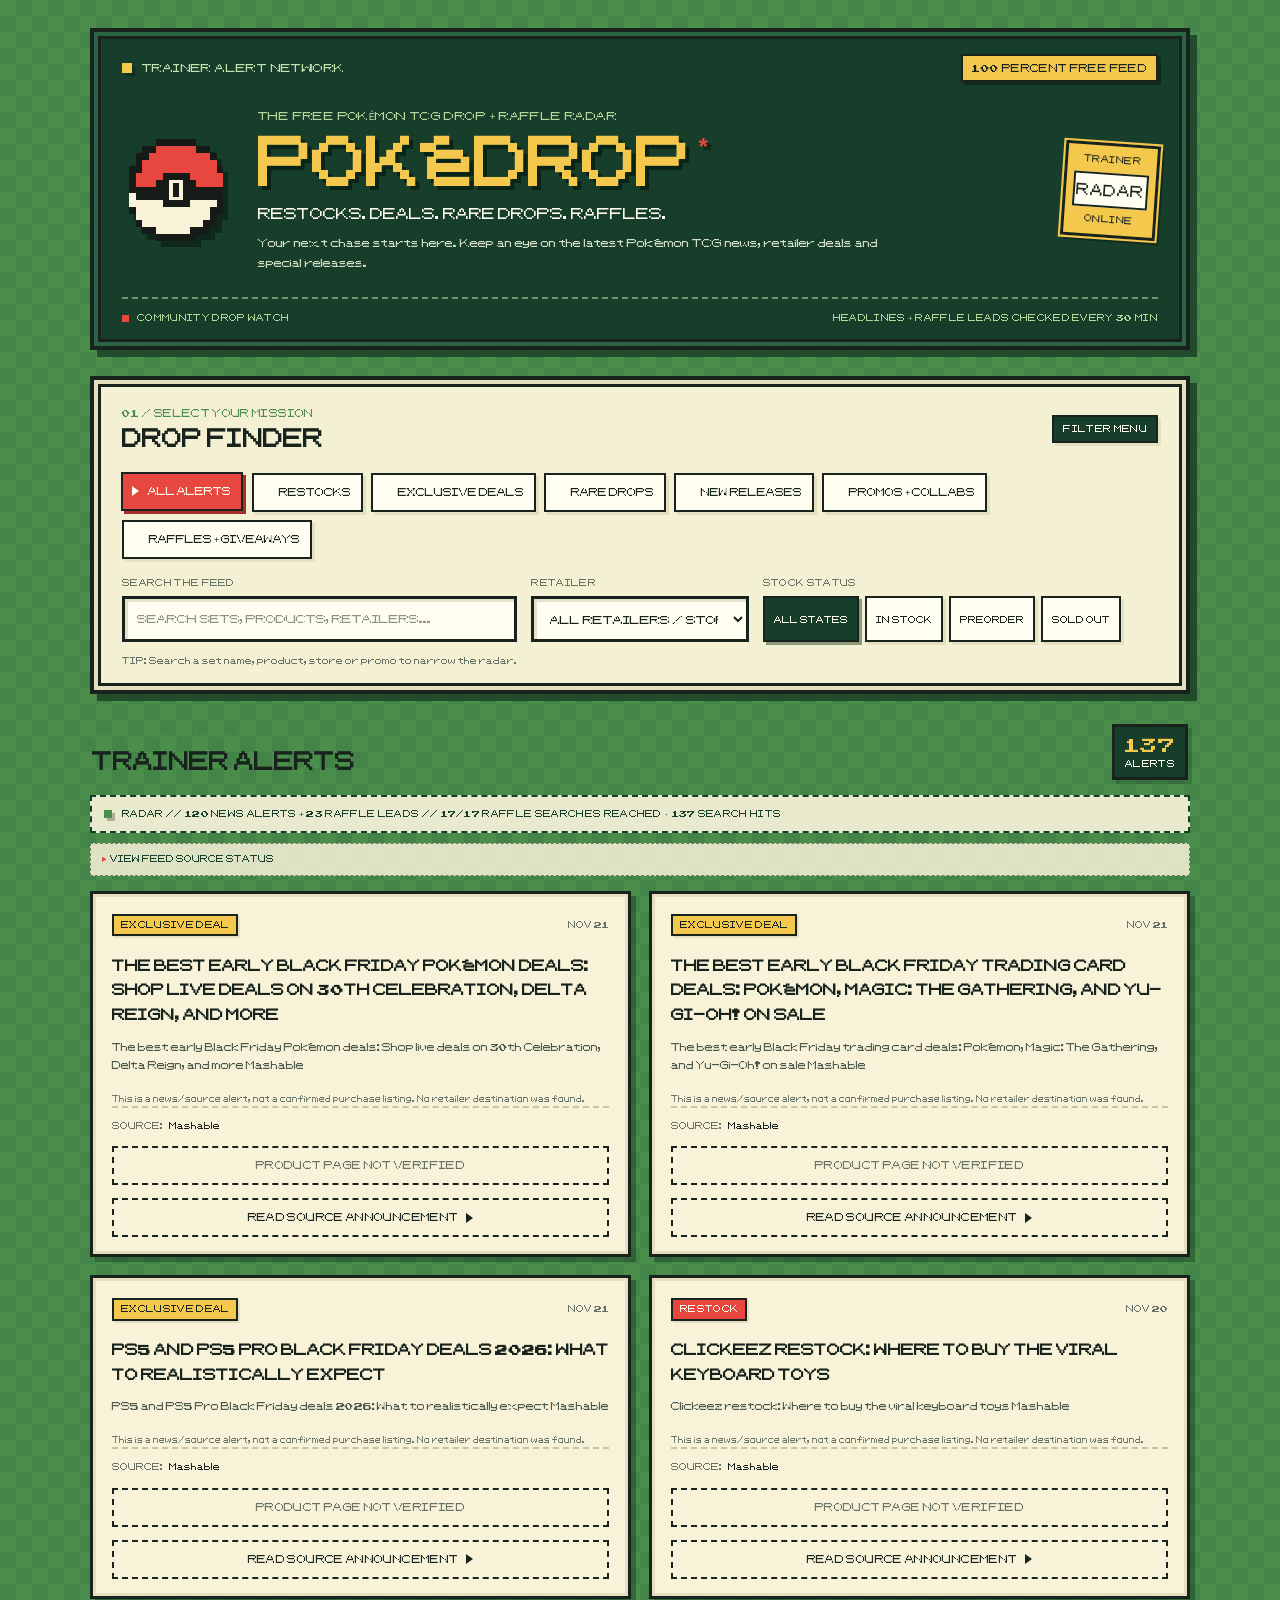
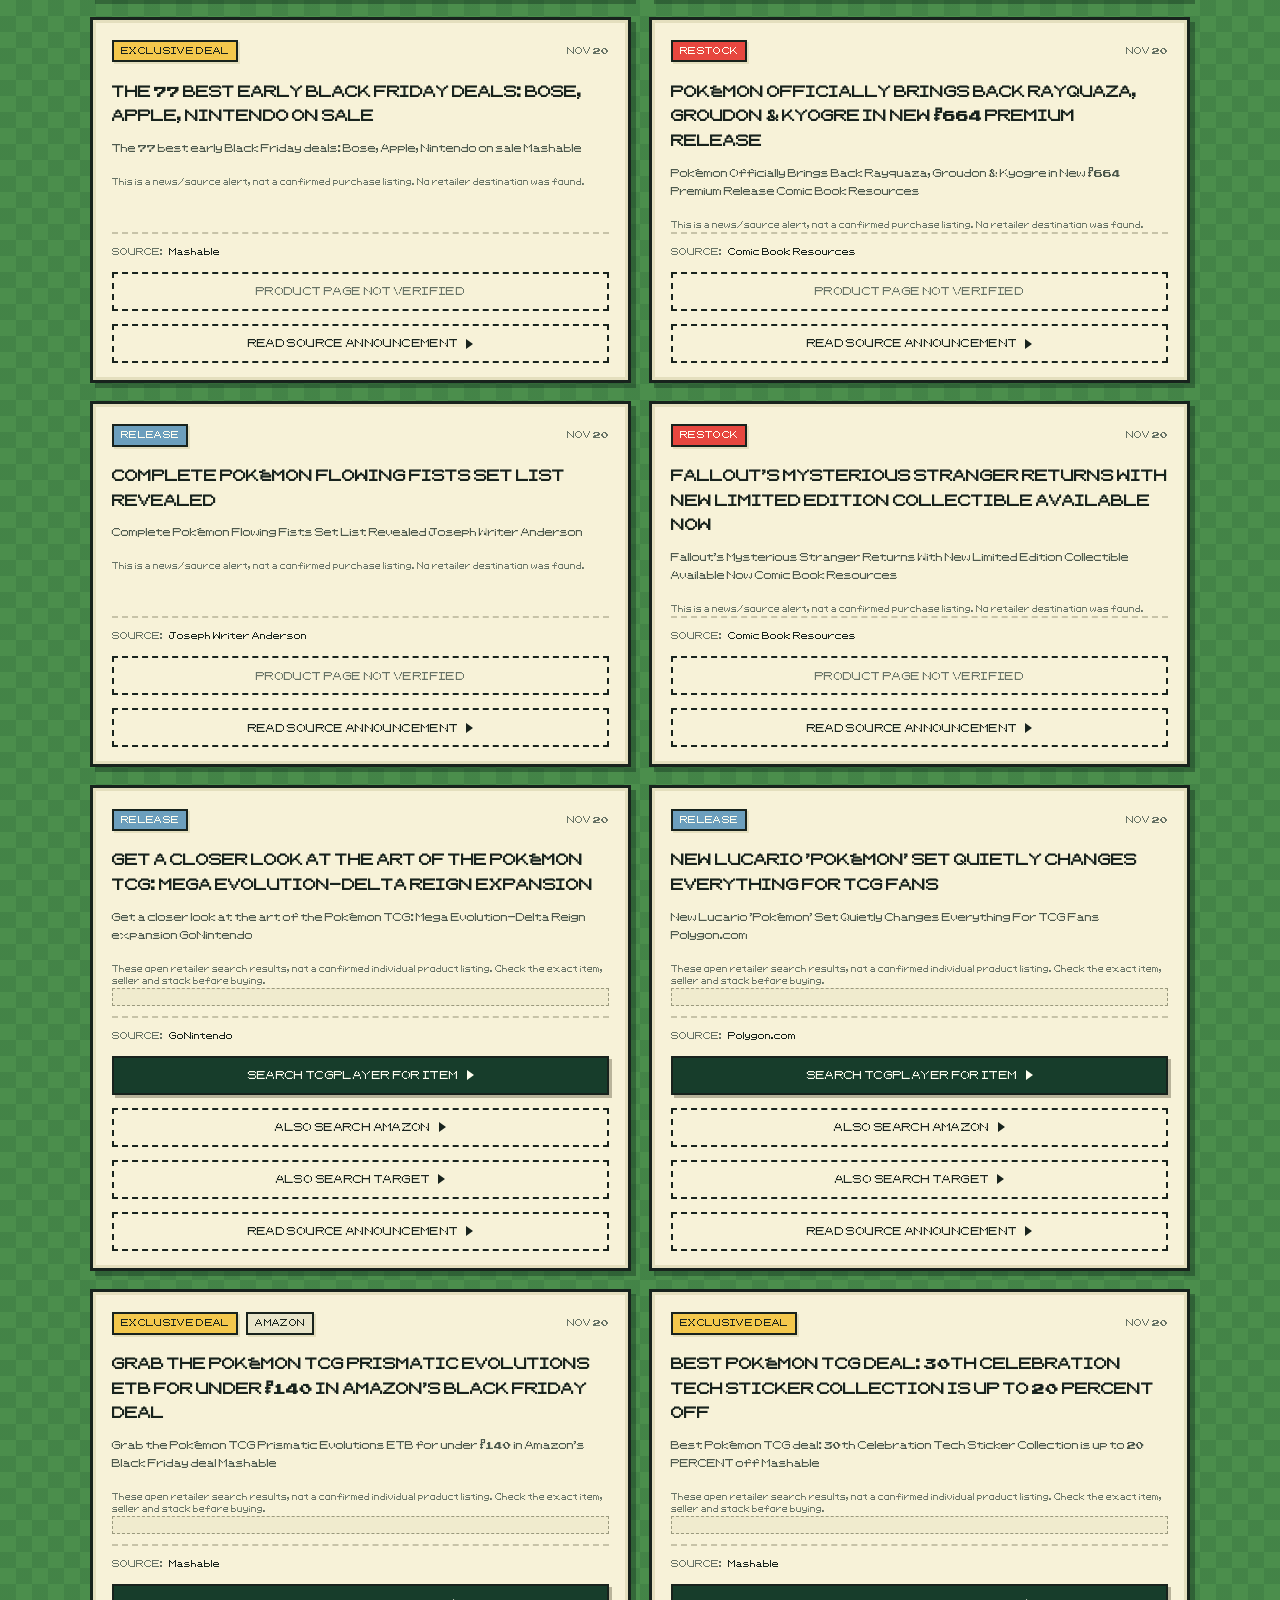
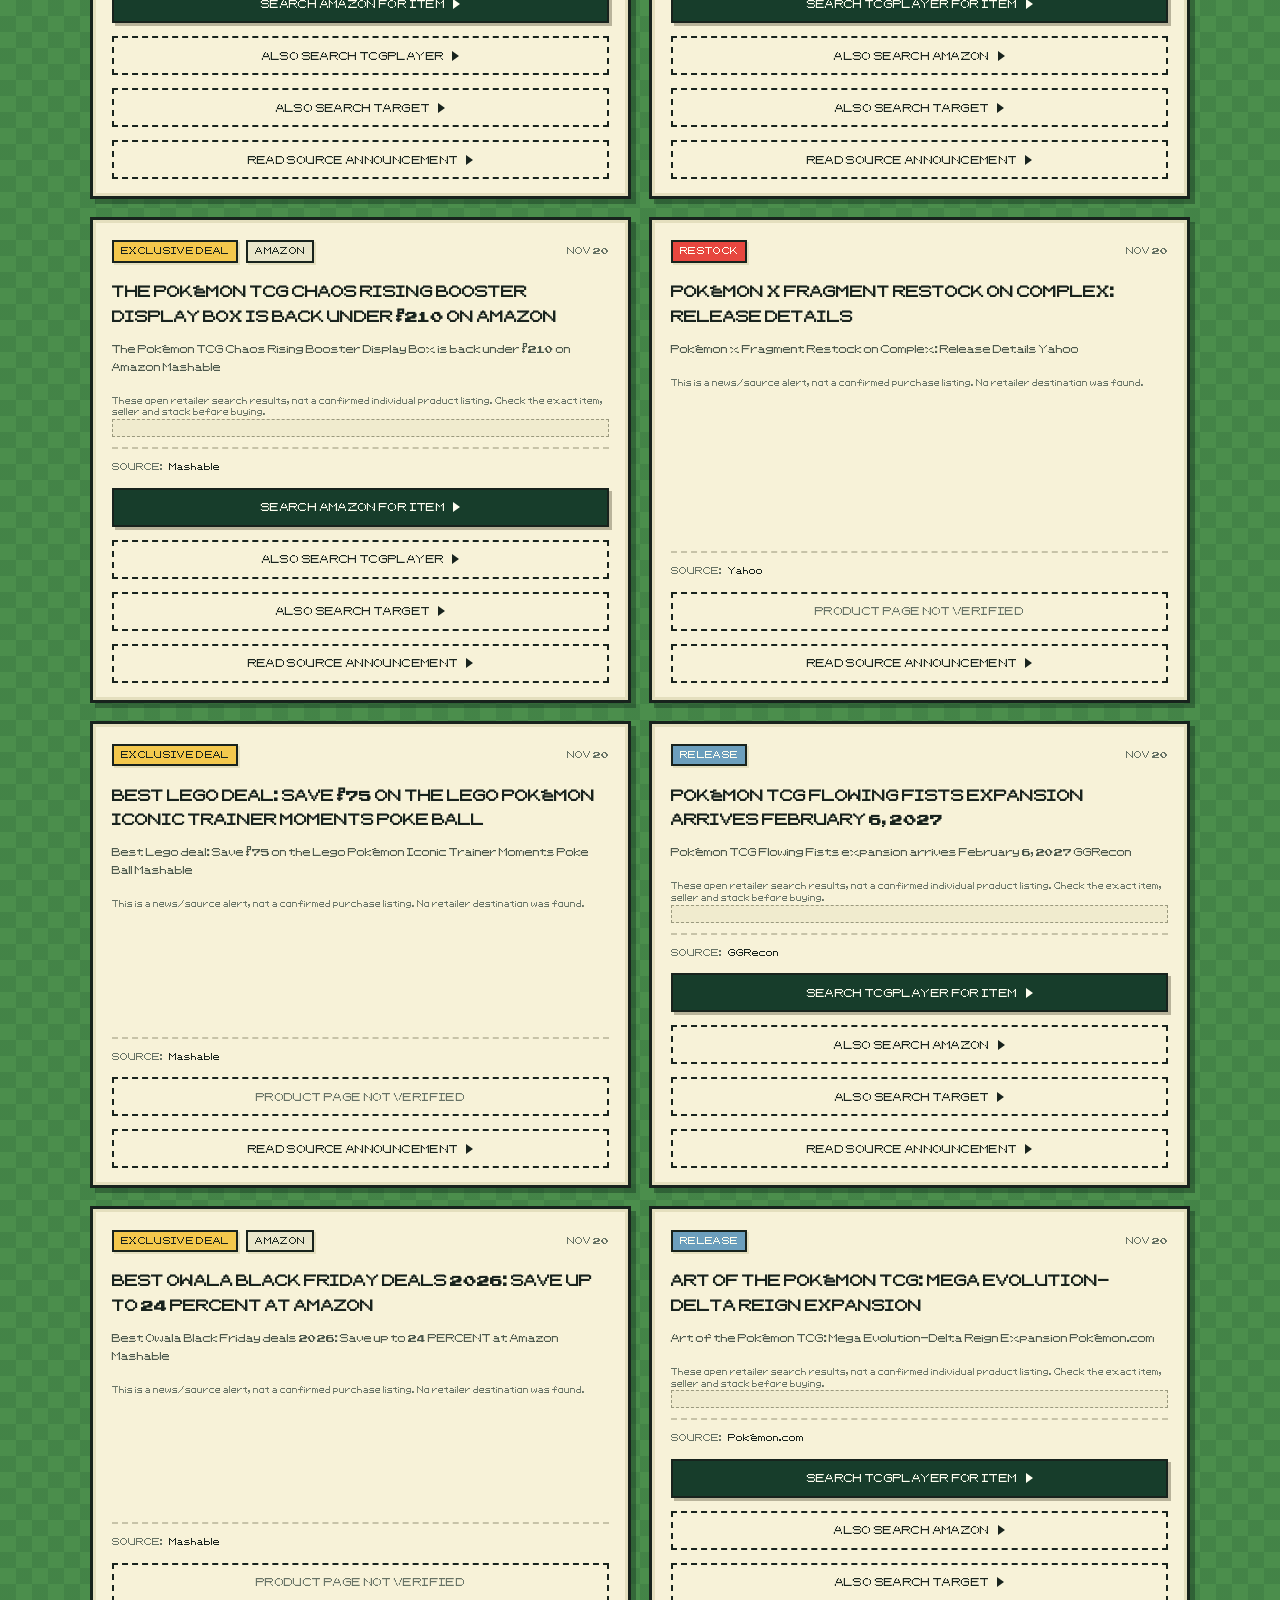
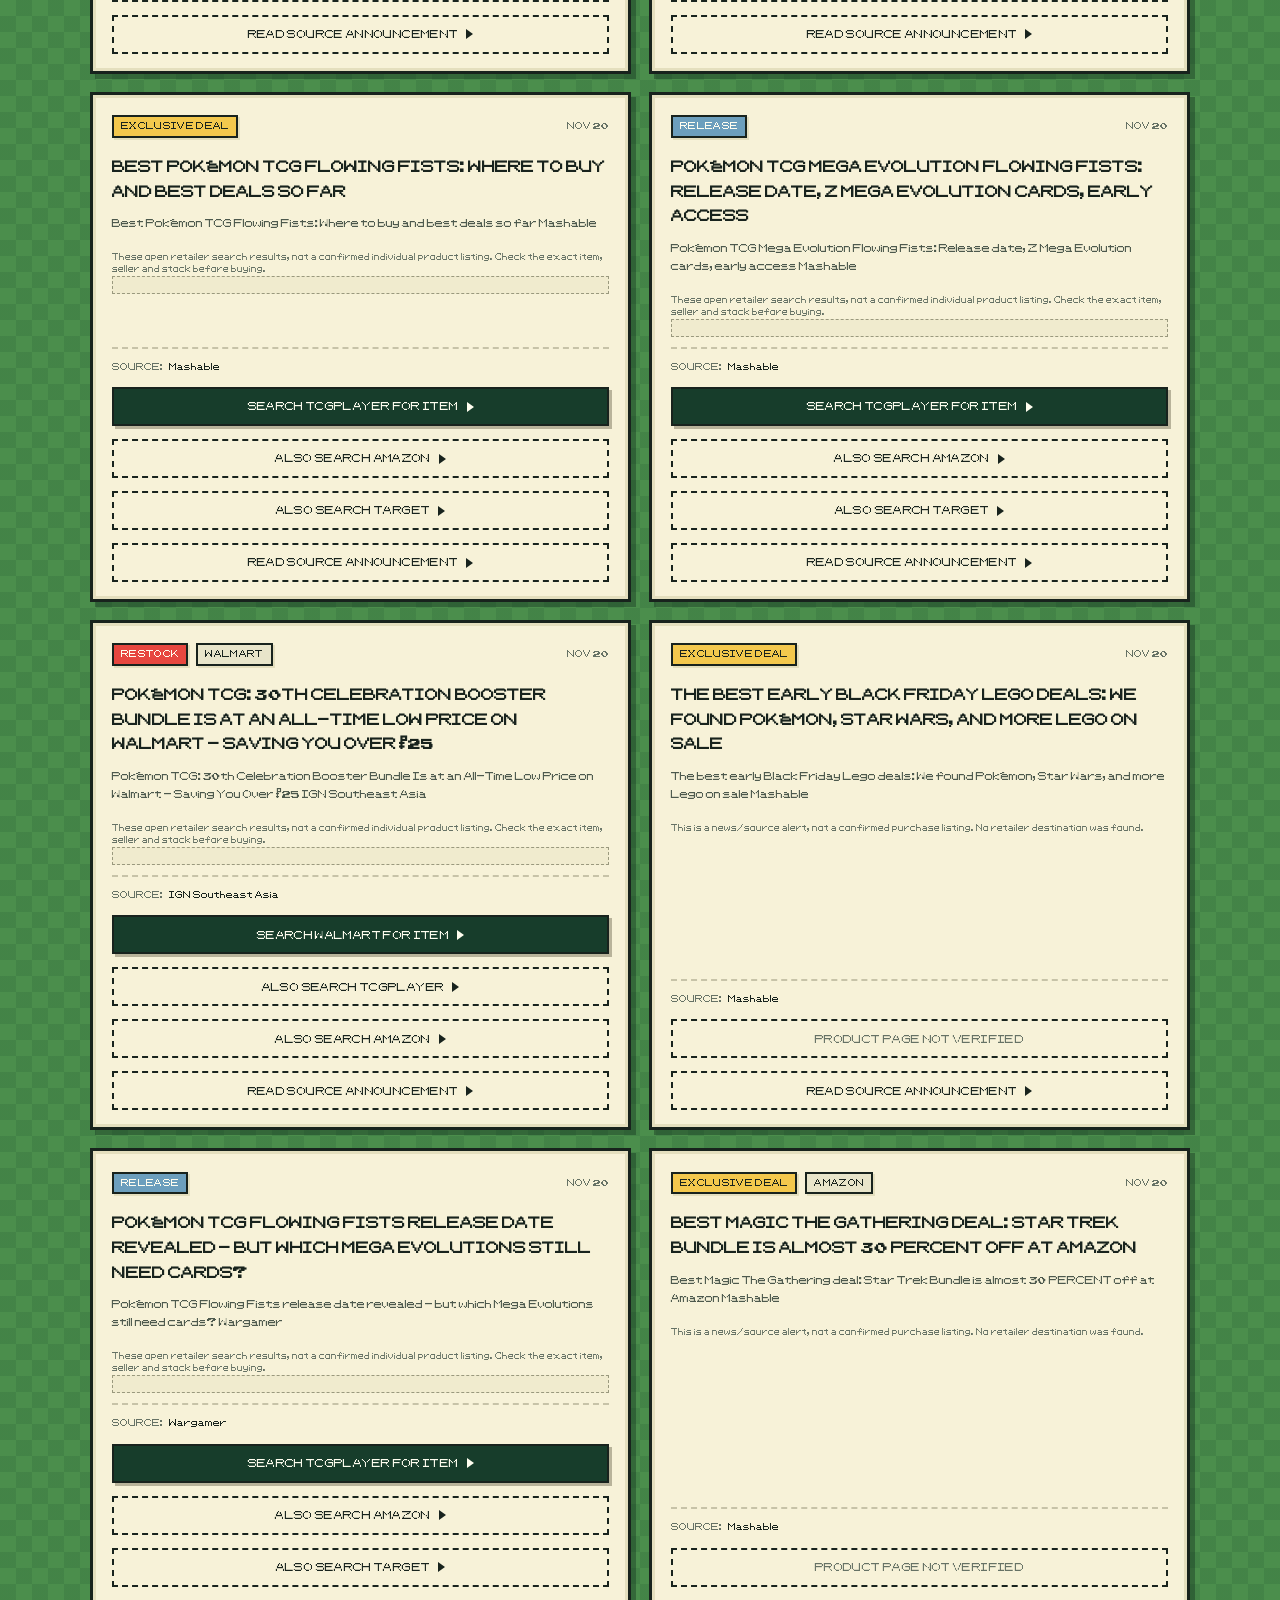
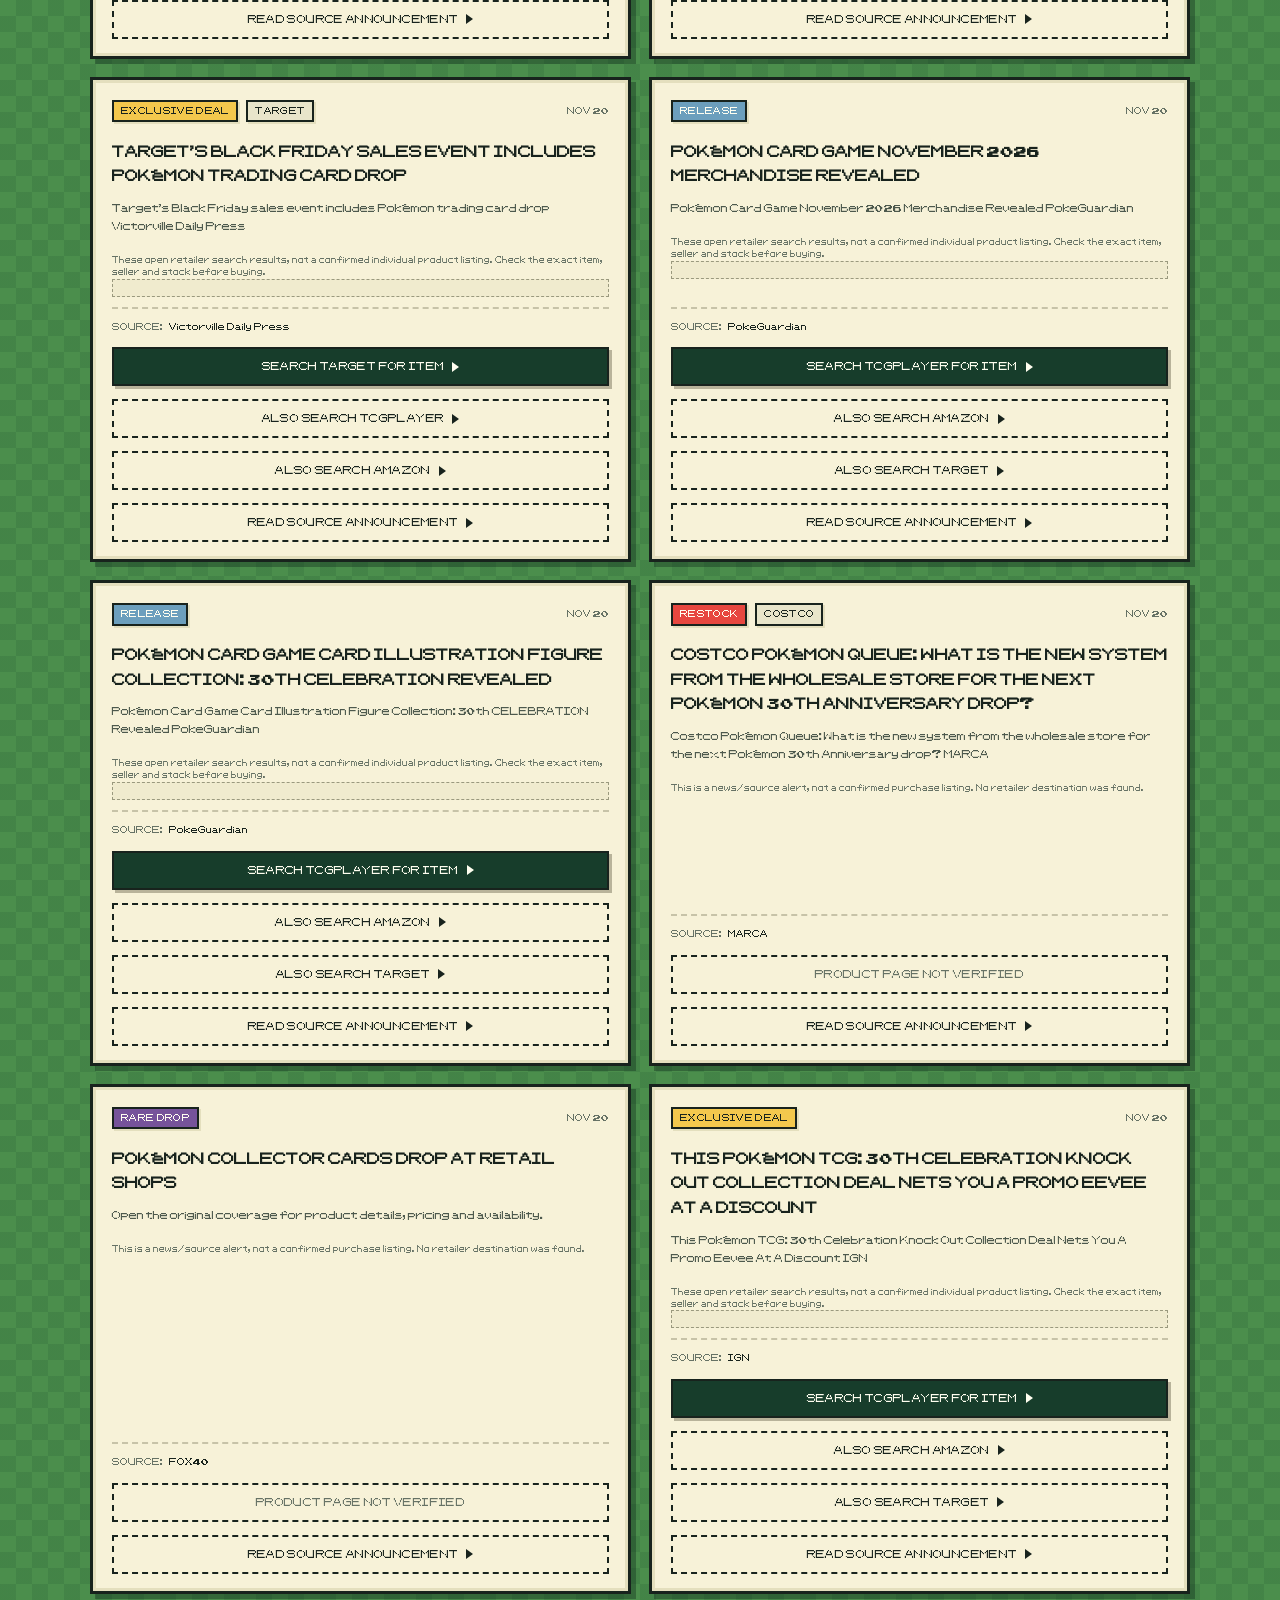
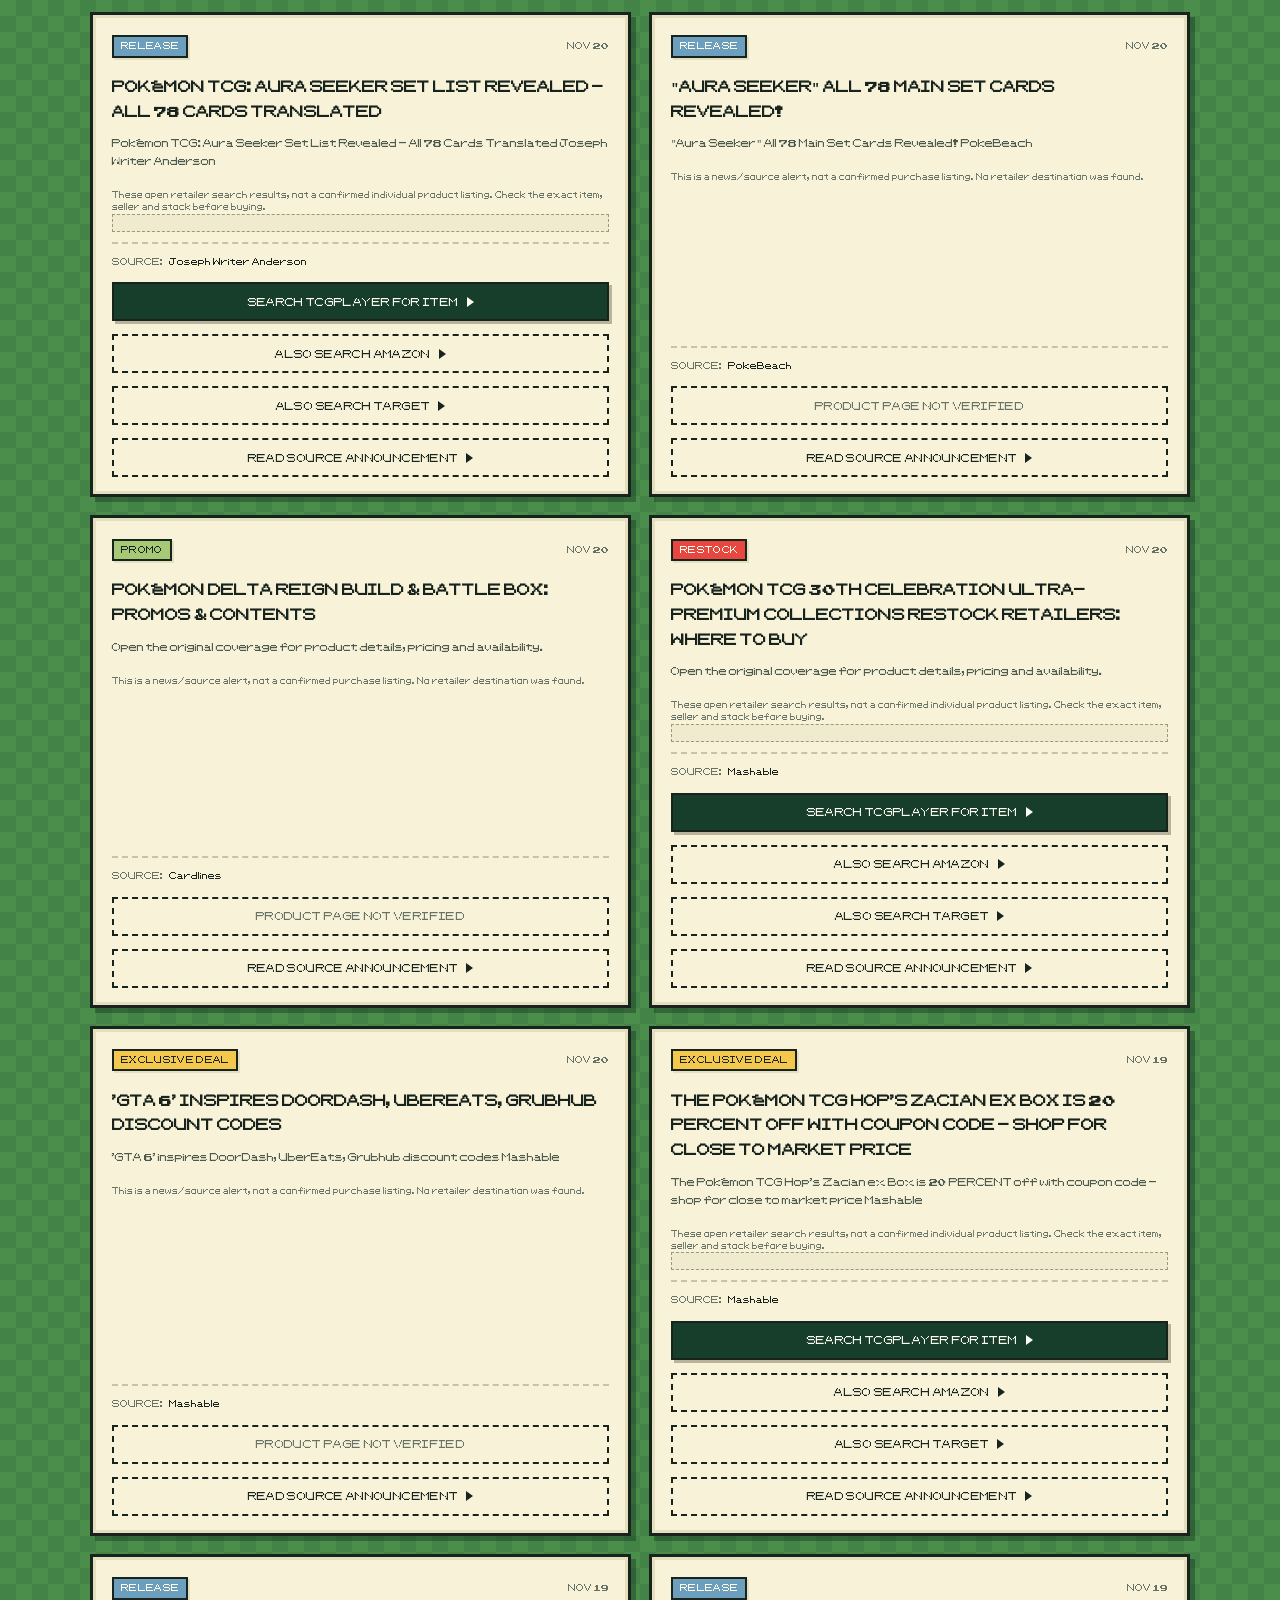
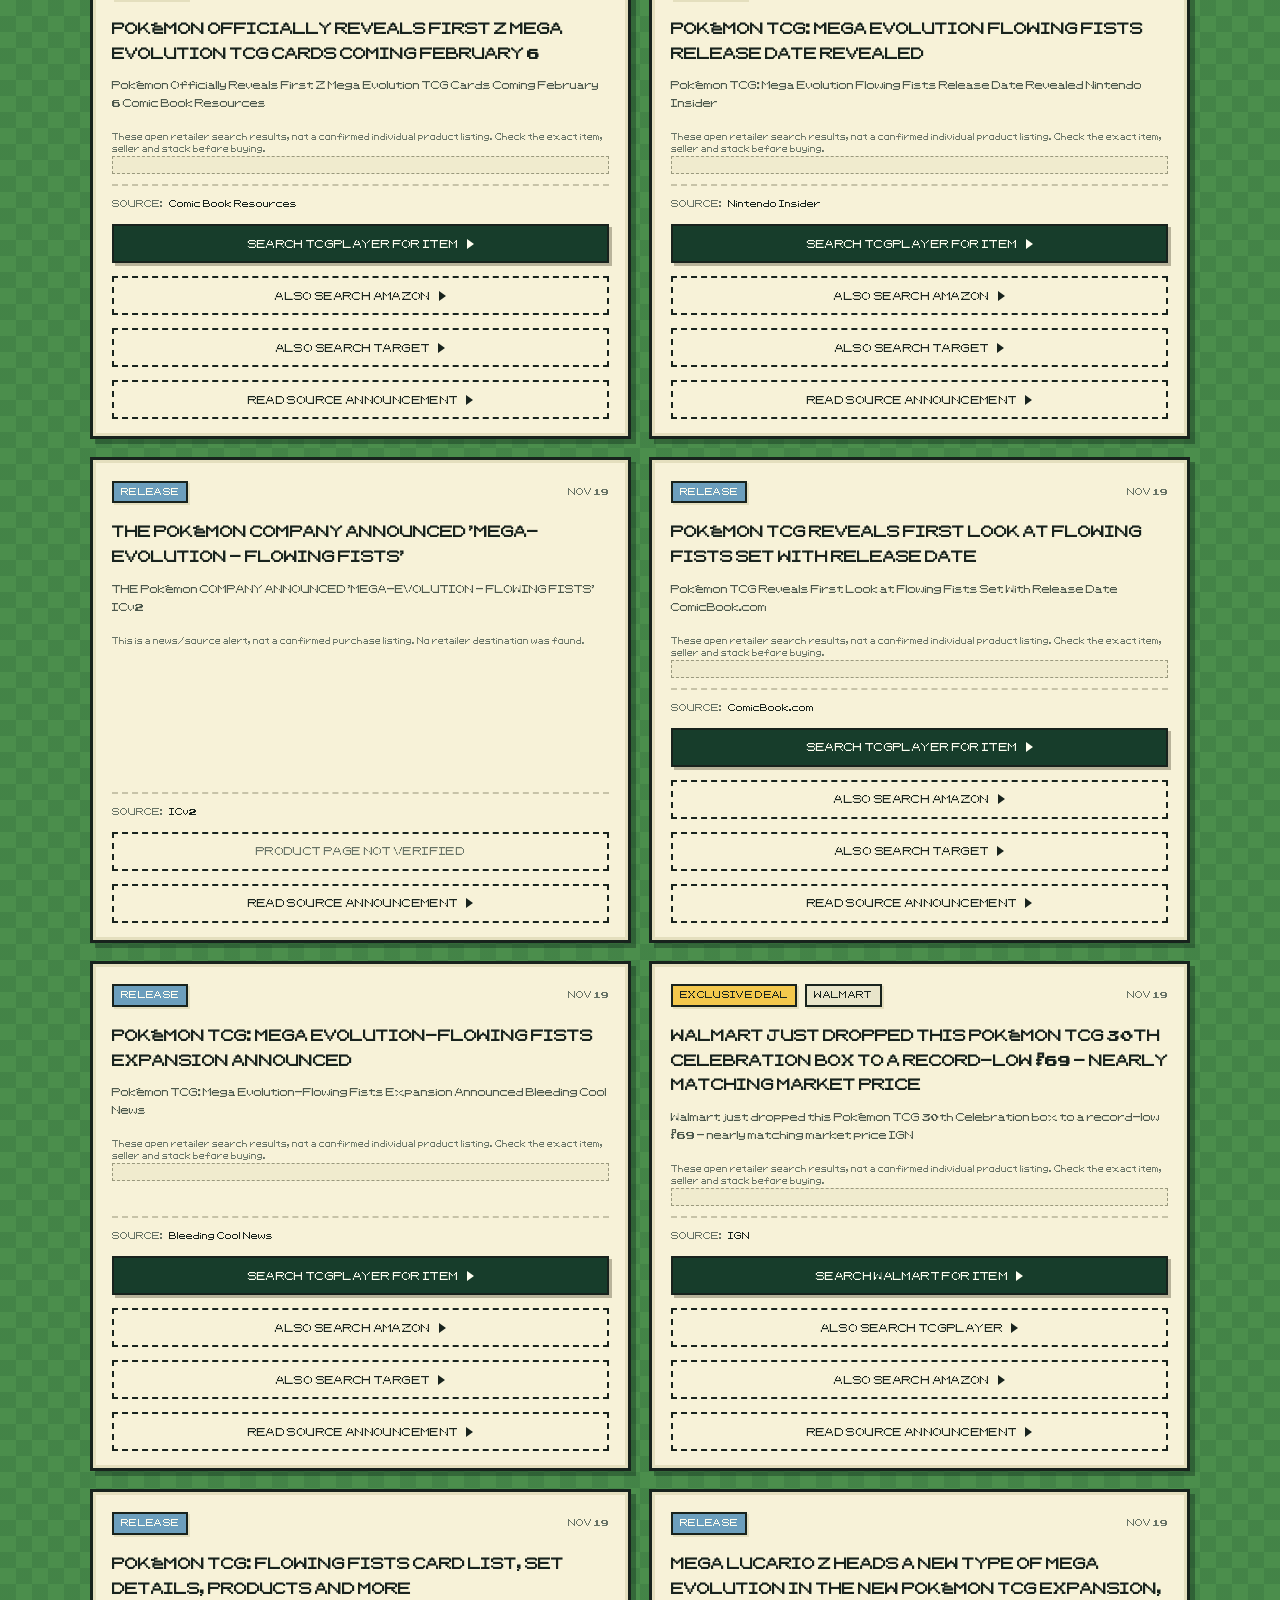
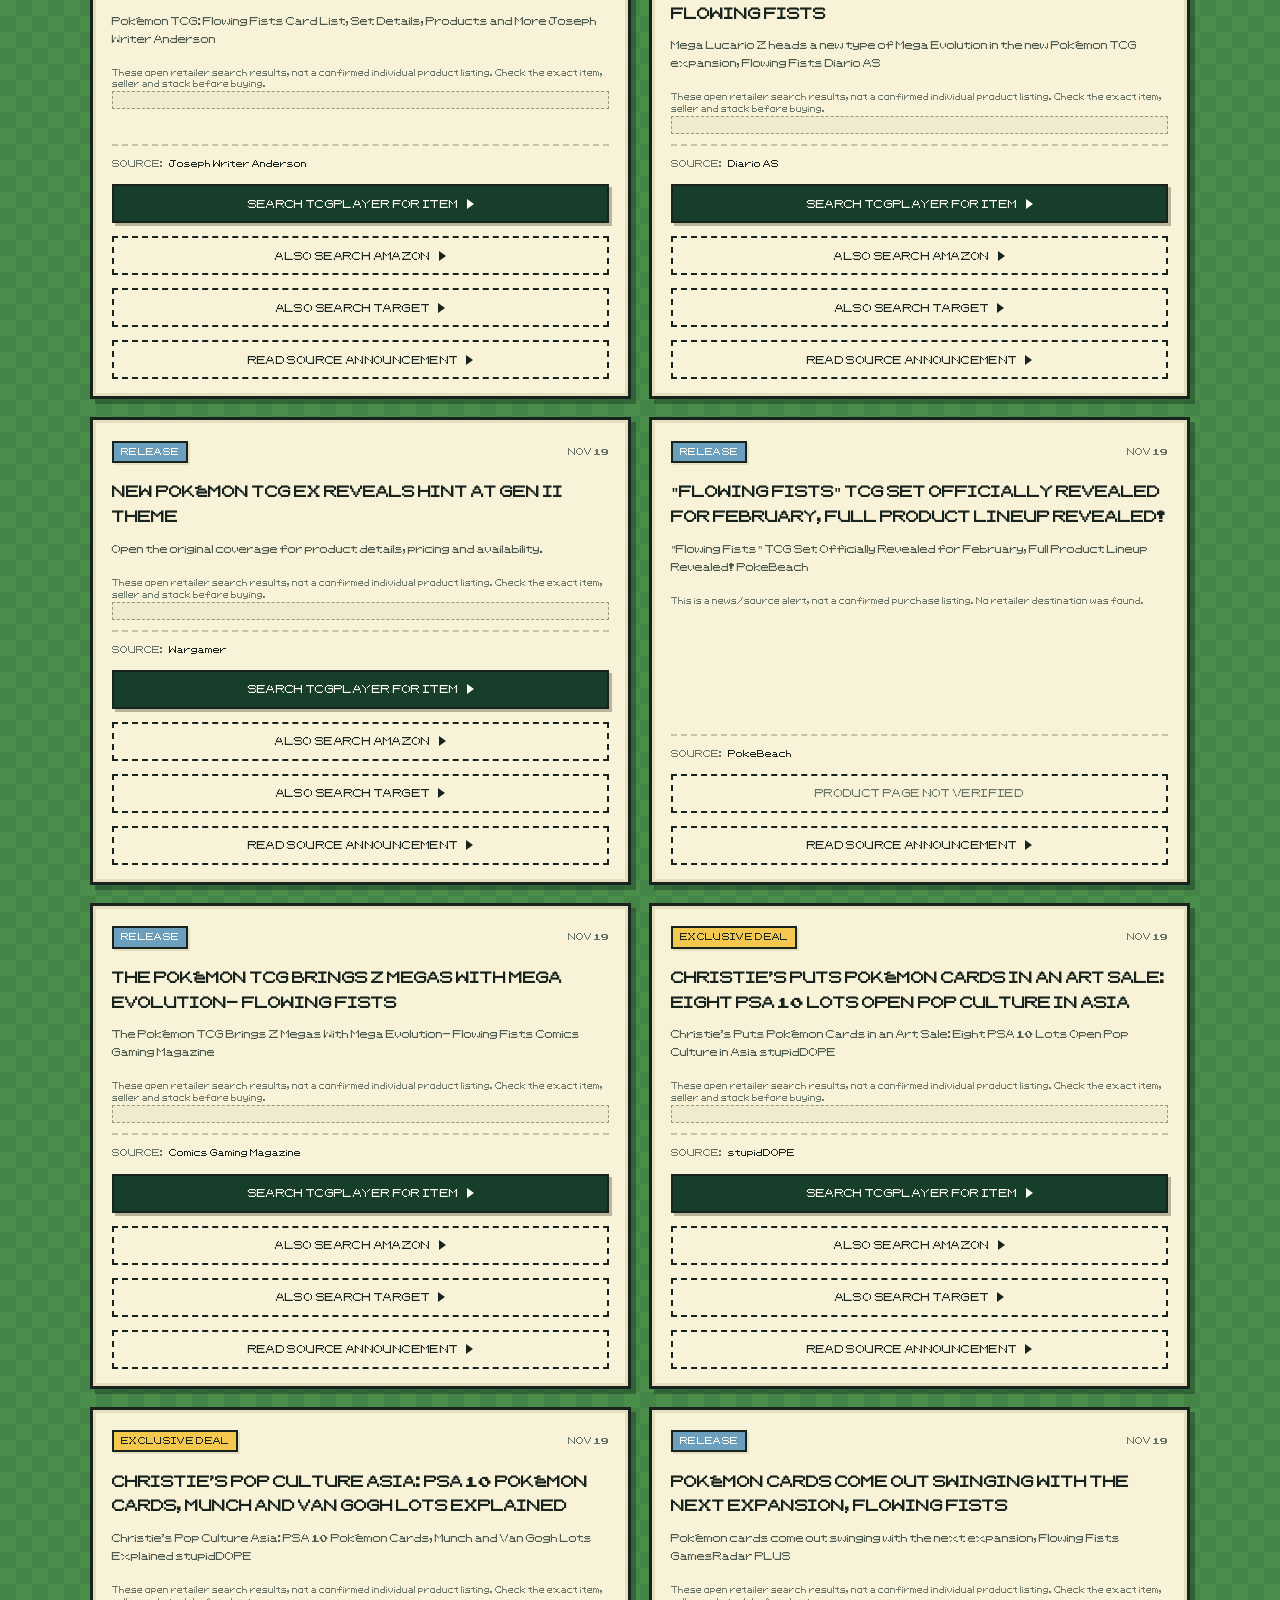
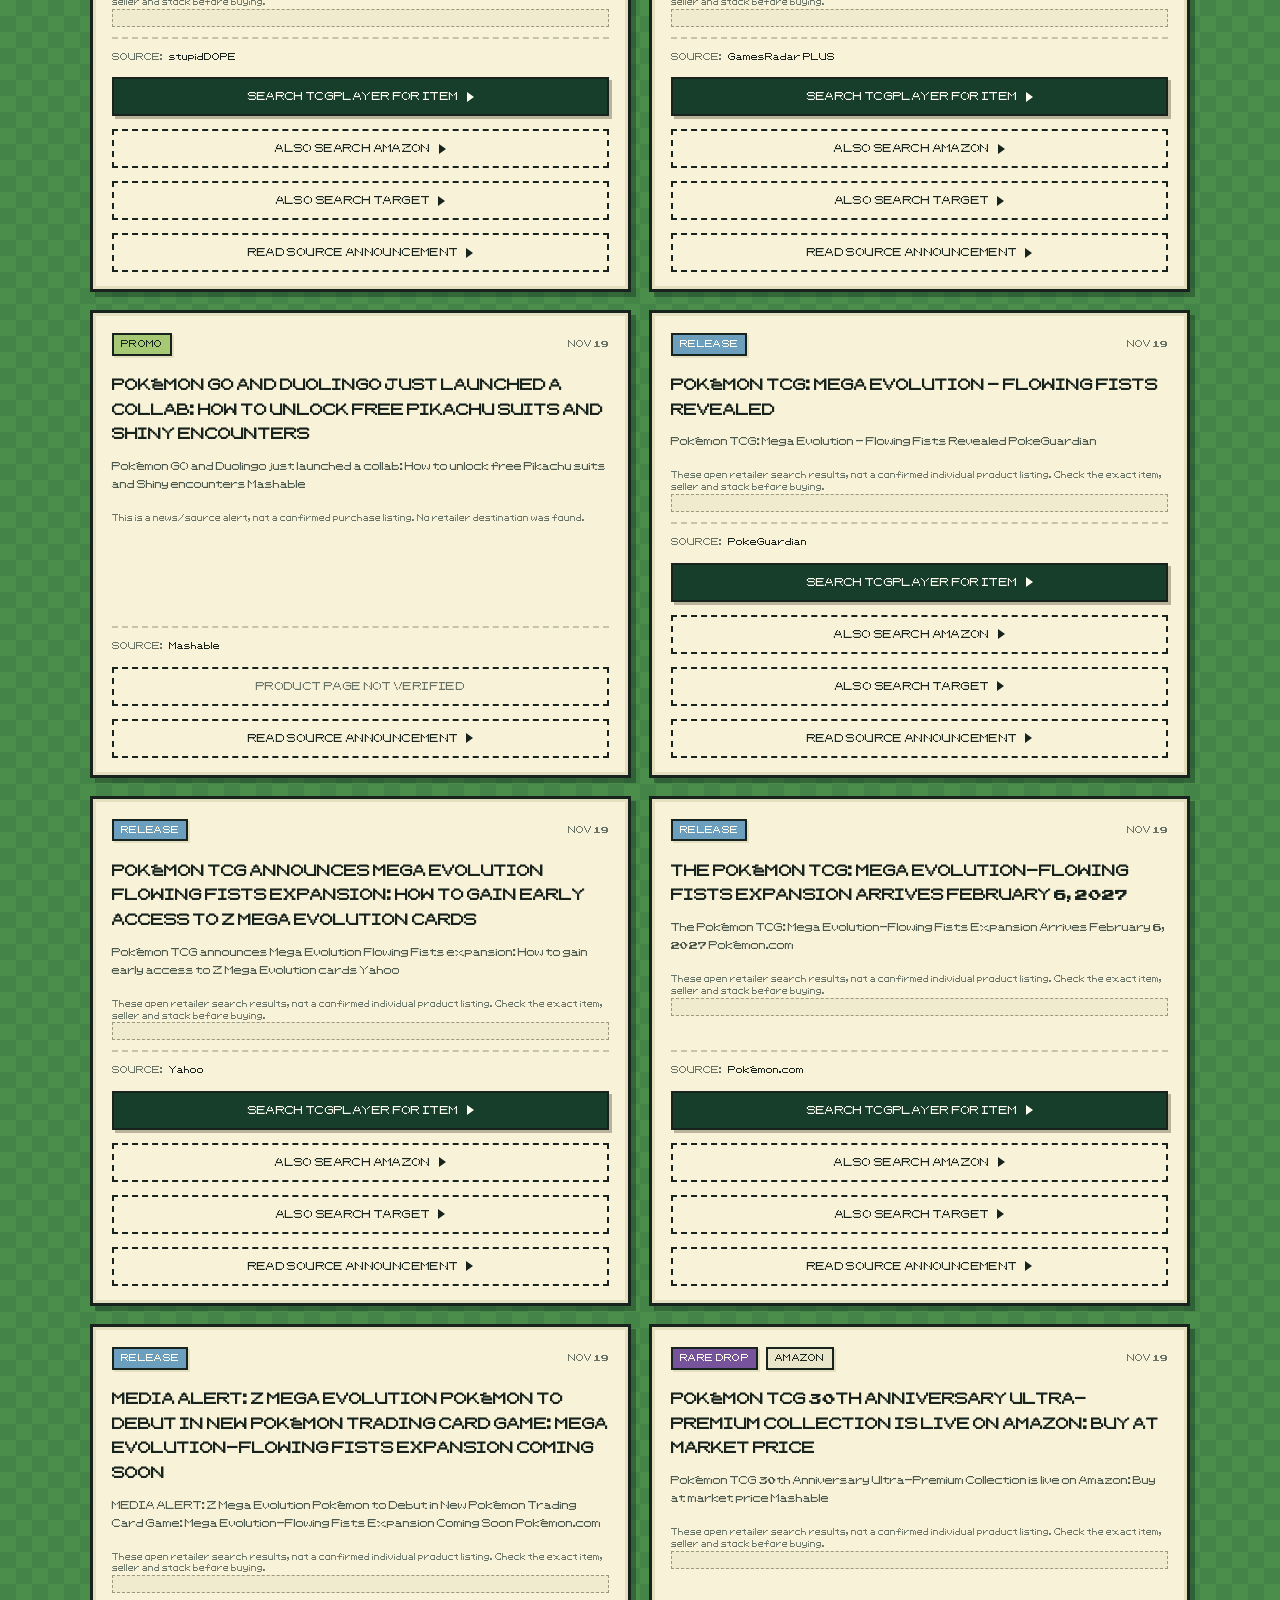
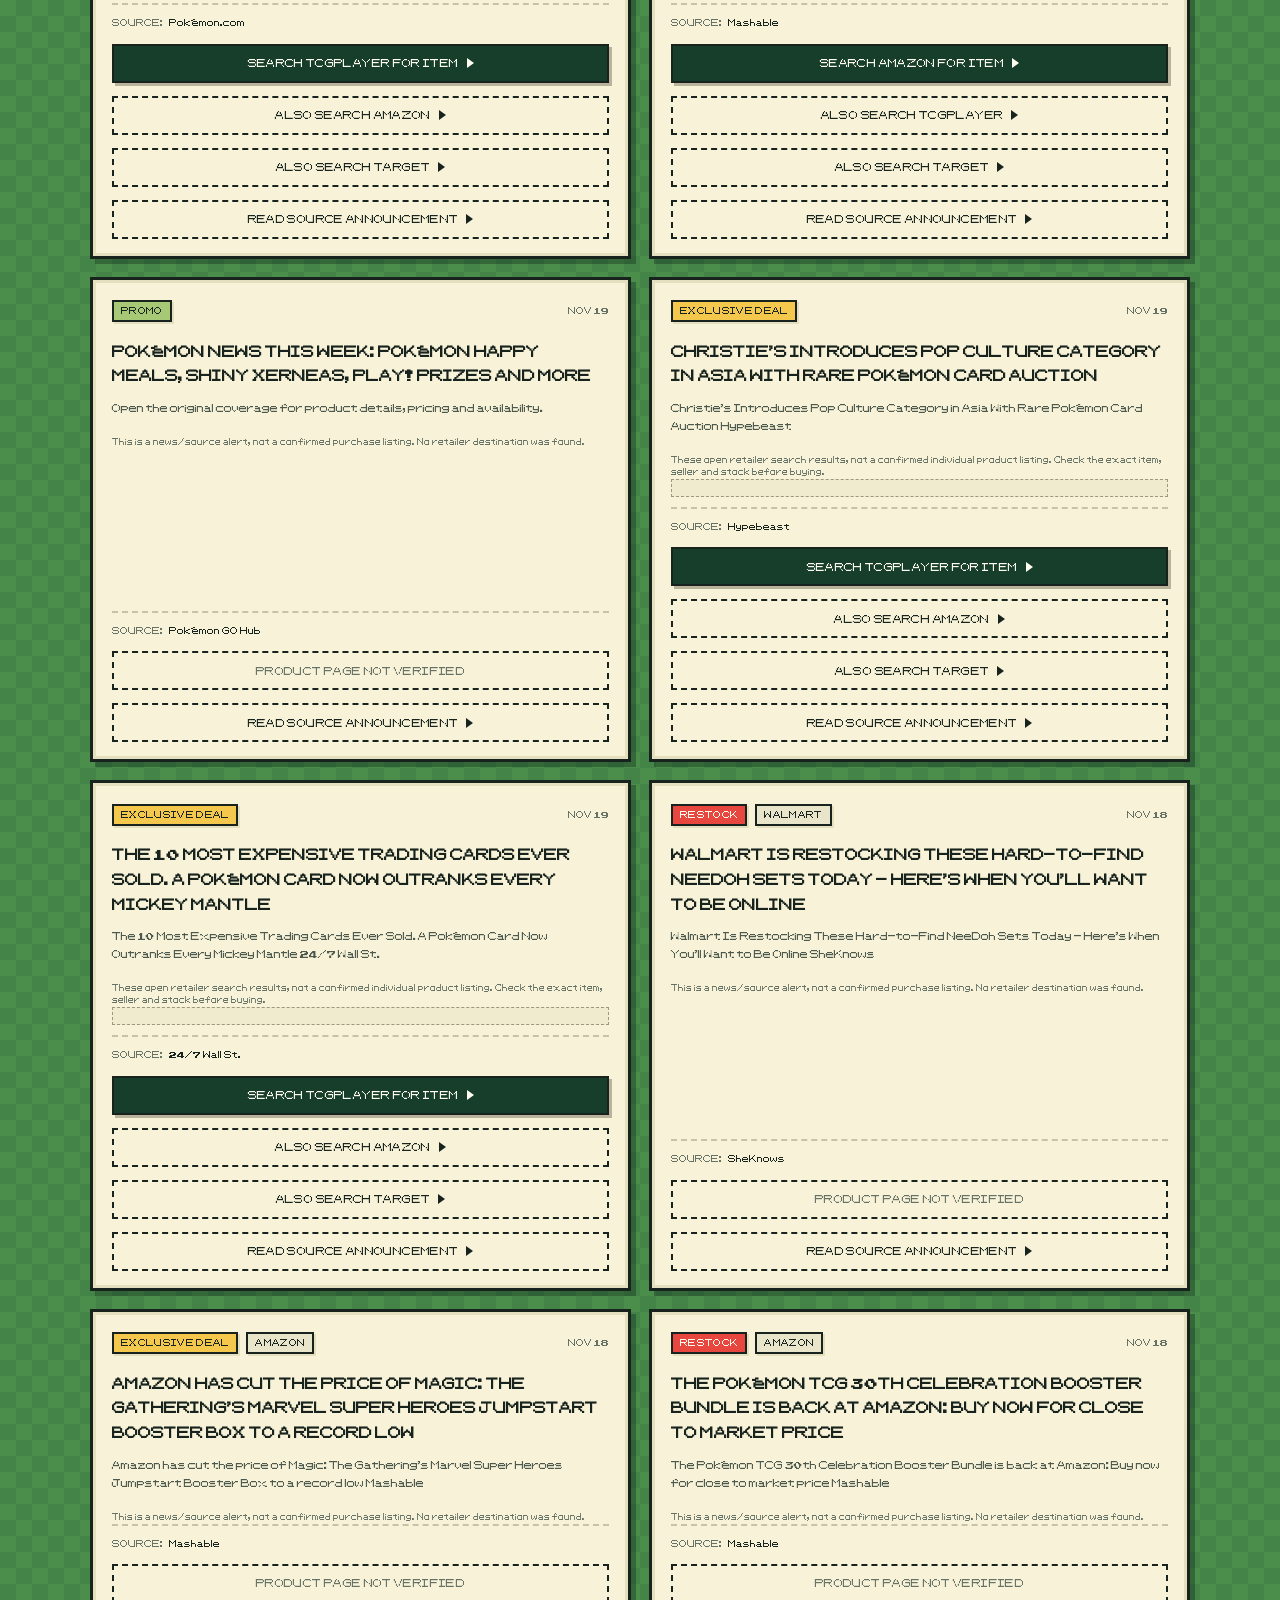
==== commit 9aab9eb8: "Extract uploaded repository ZIP" ====
--- a/index.html
+++ b/index.html
@@ -129,6 +129,6 @@
 
   <script src="app.js?v=raffle-discovery-v2" defer></script>
   <script src="raffle-ui.js?v=raffle-destinations-v6" defer></script>
-  <script src="stock-ui.js?v=stock-radar-restored-theme" defer></script>
+  <script src="stock-ui.js?v=unified-stock-feed-v2" defer></script>
 </body>
 </html>
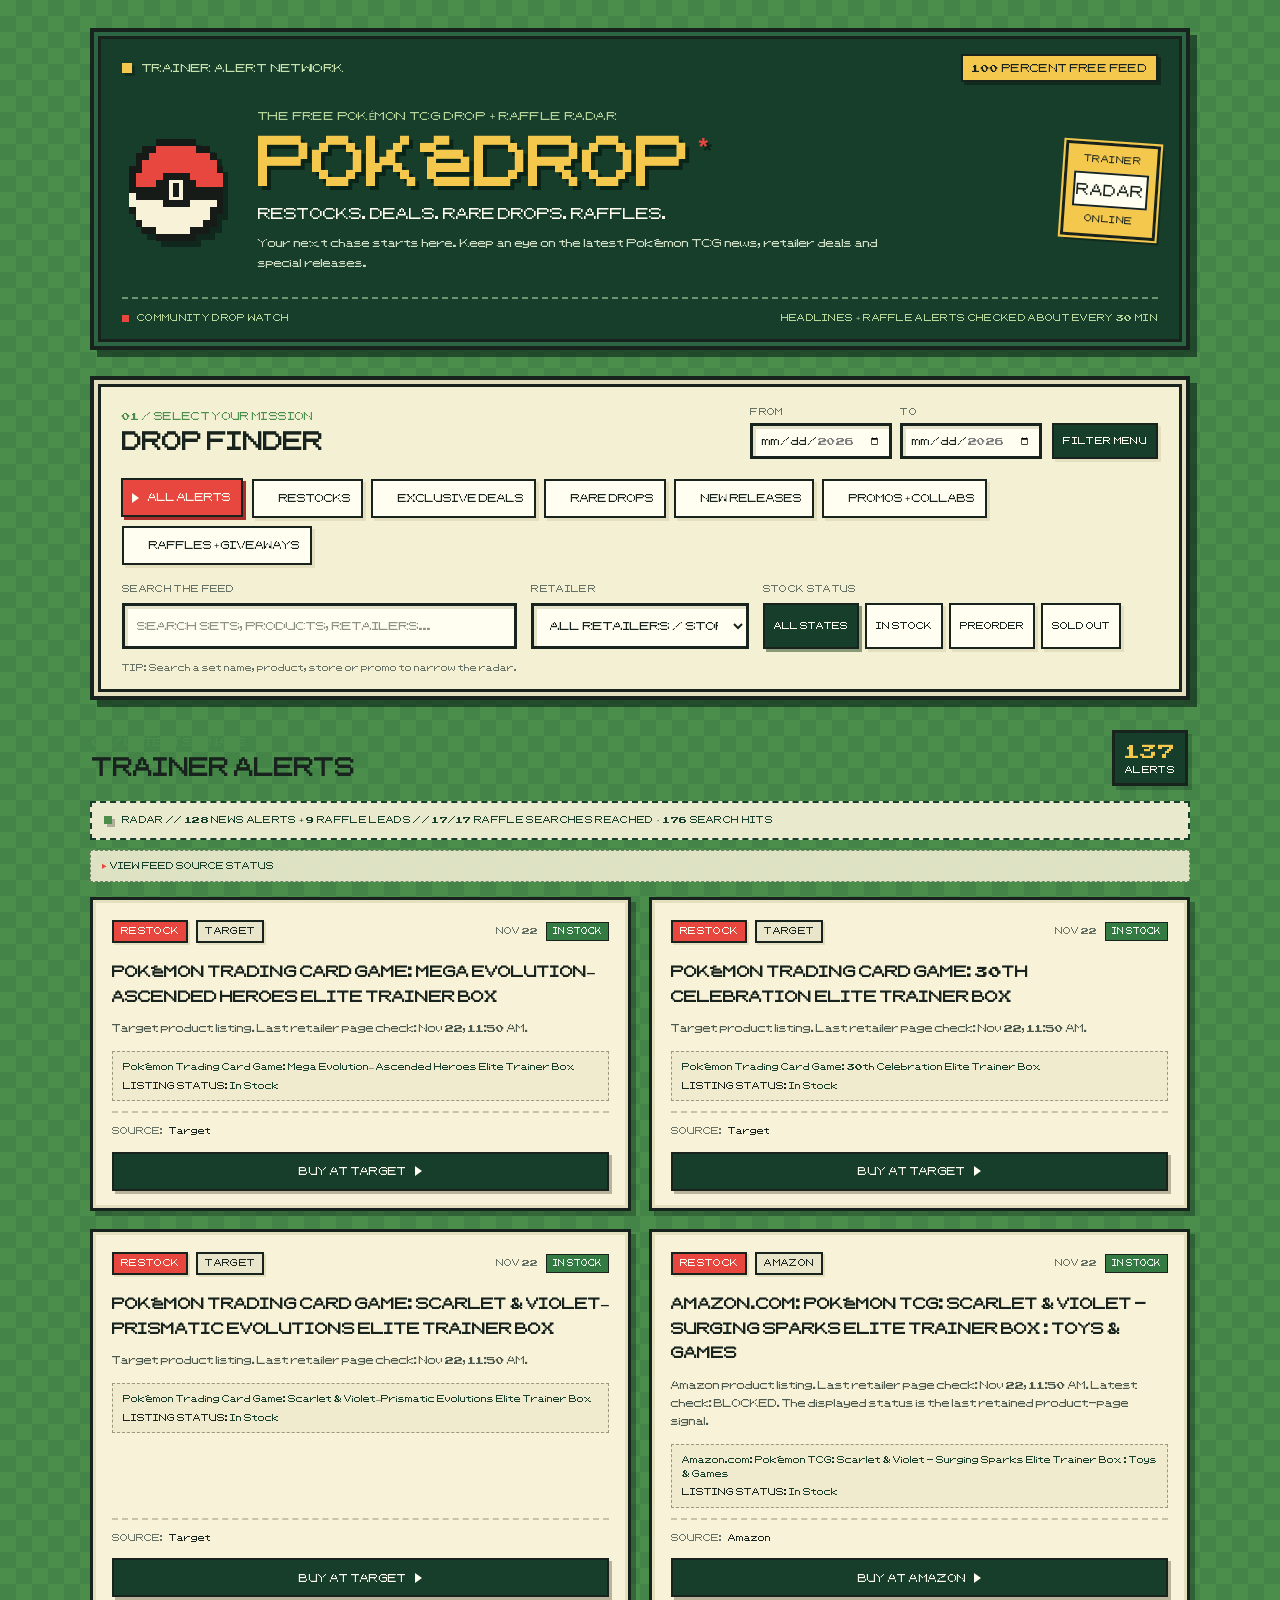
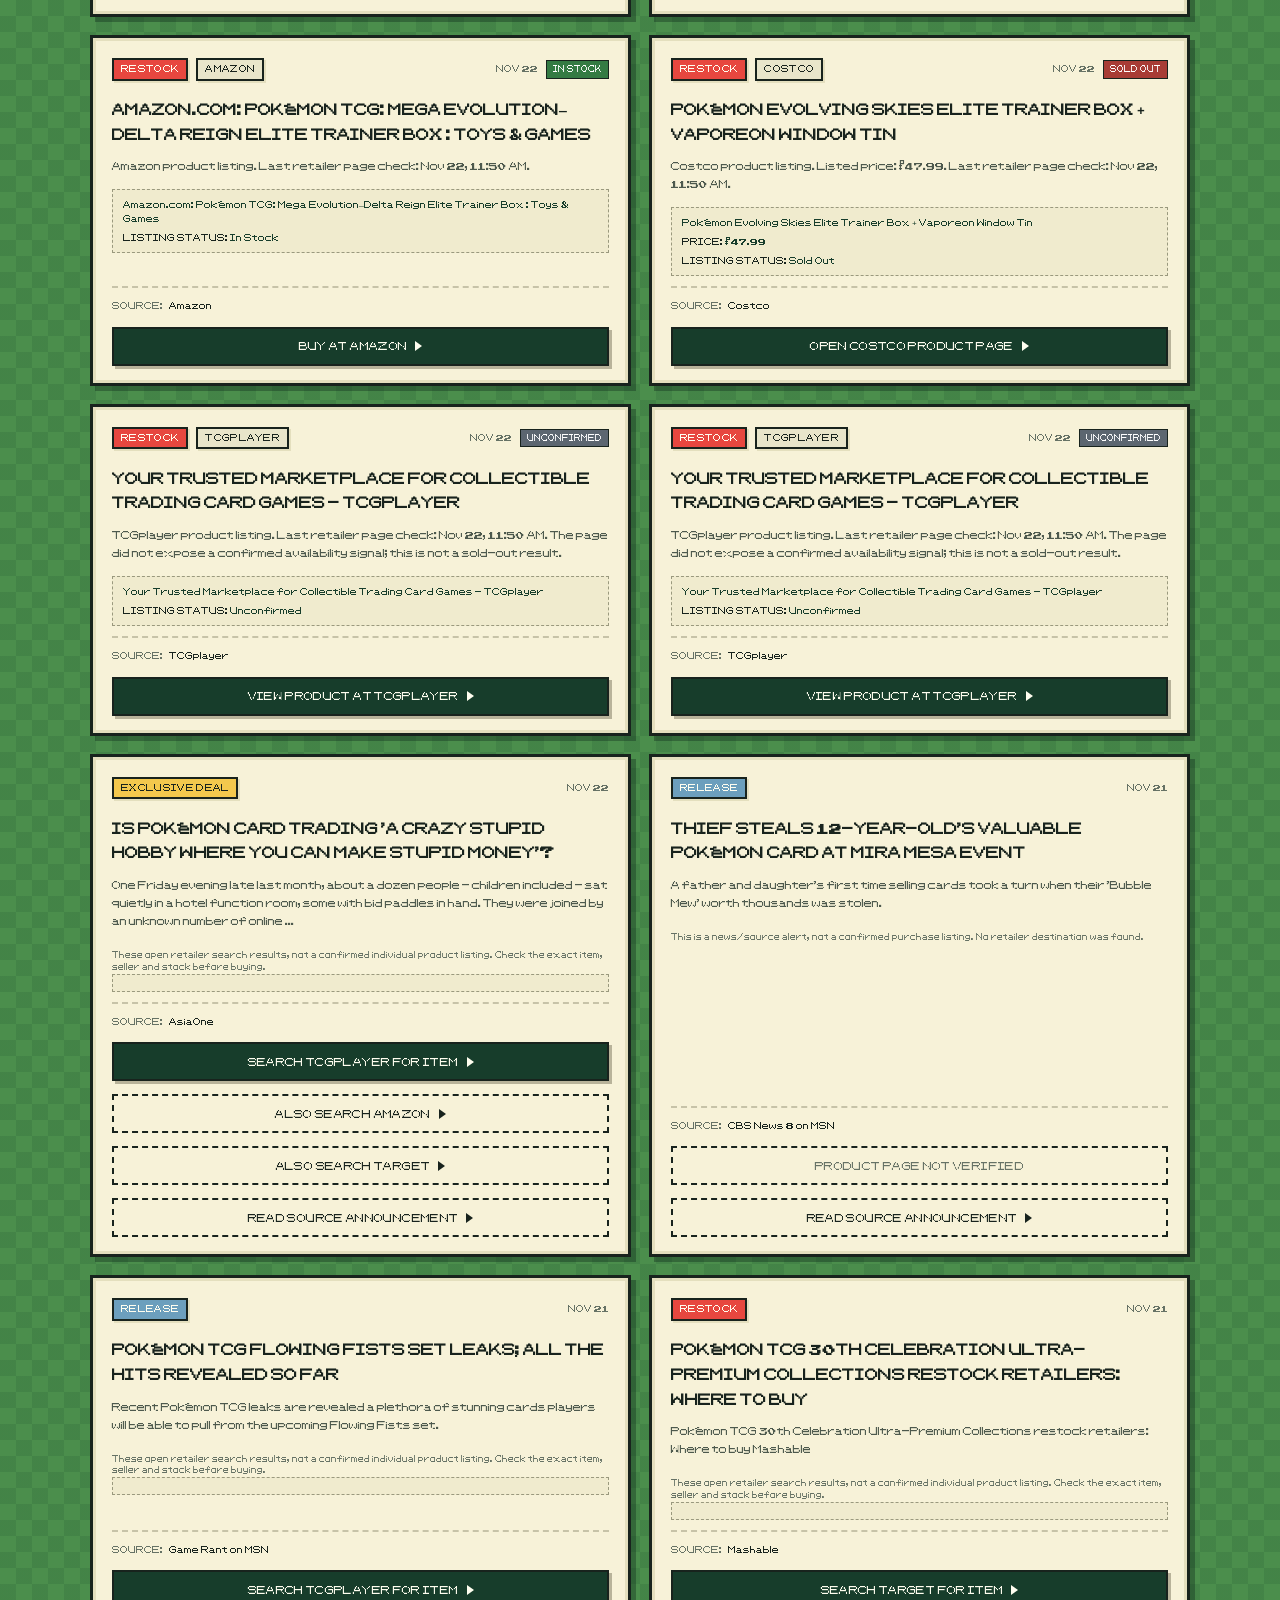
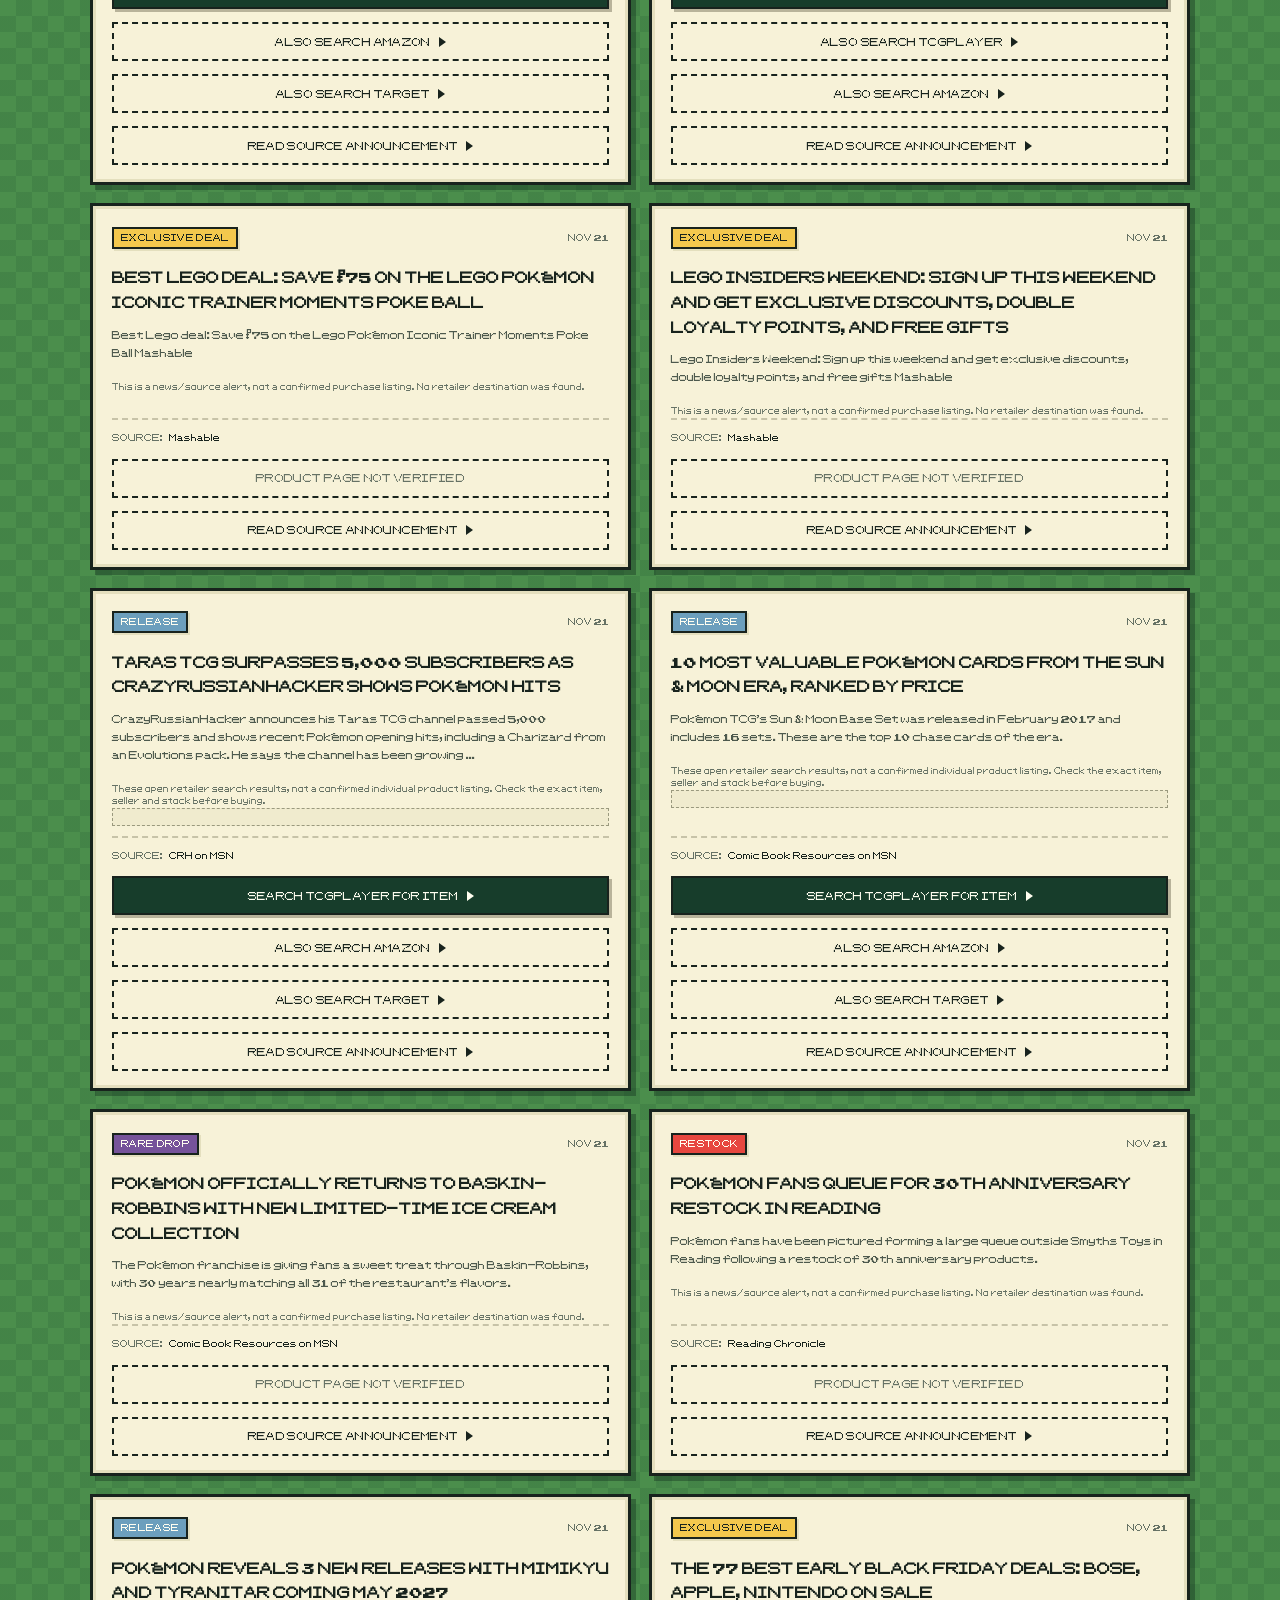
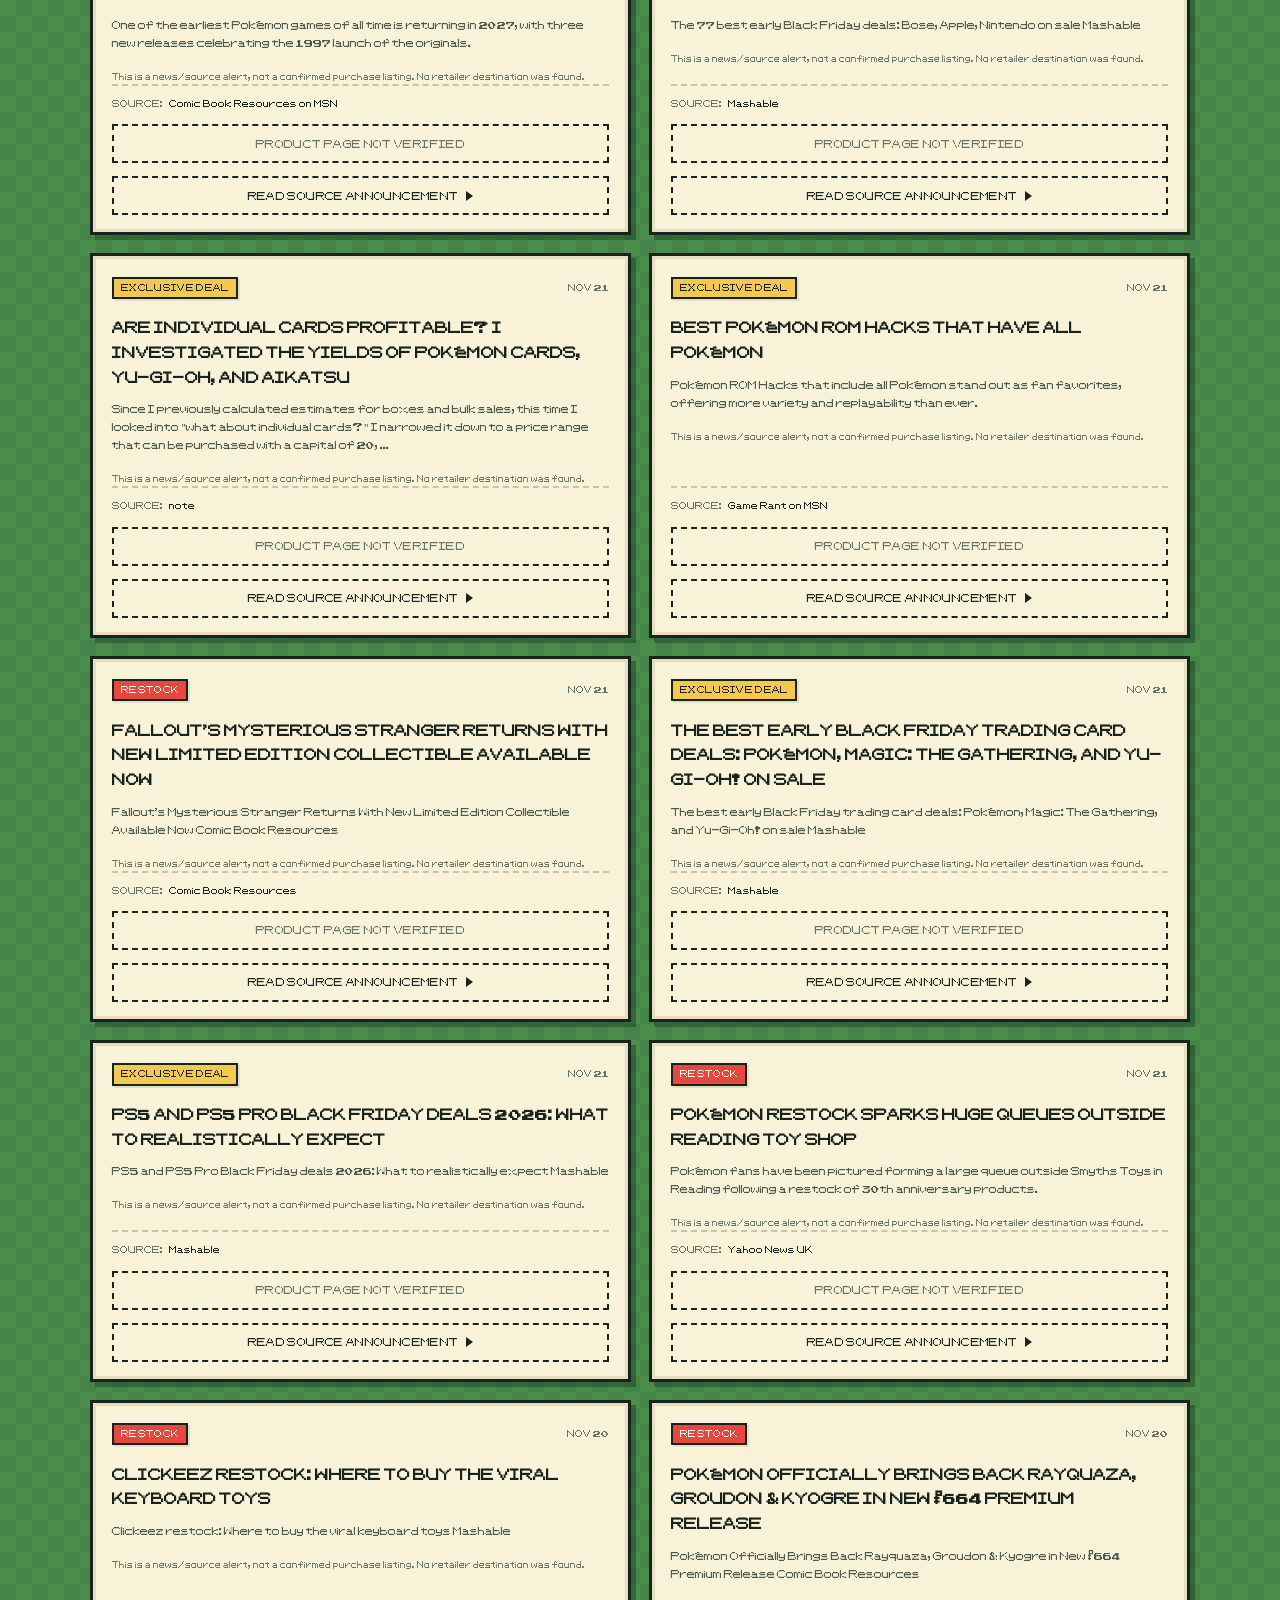
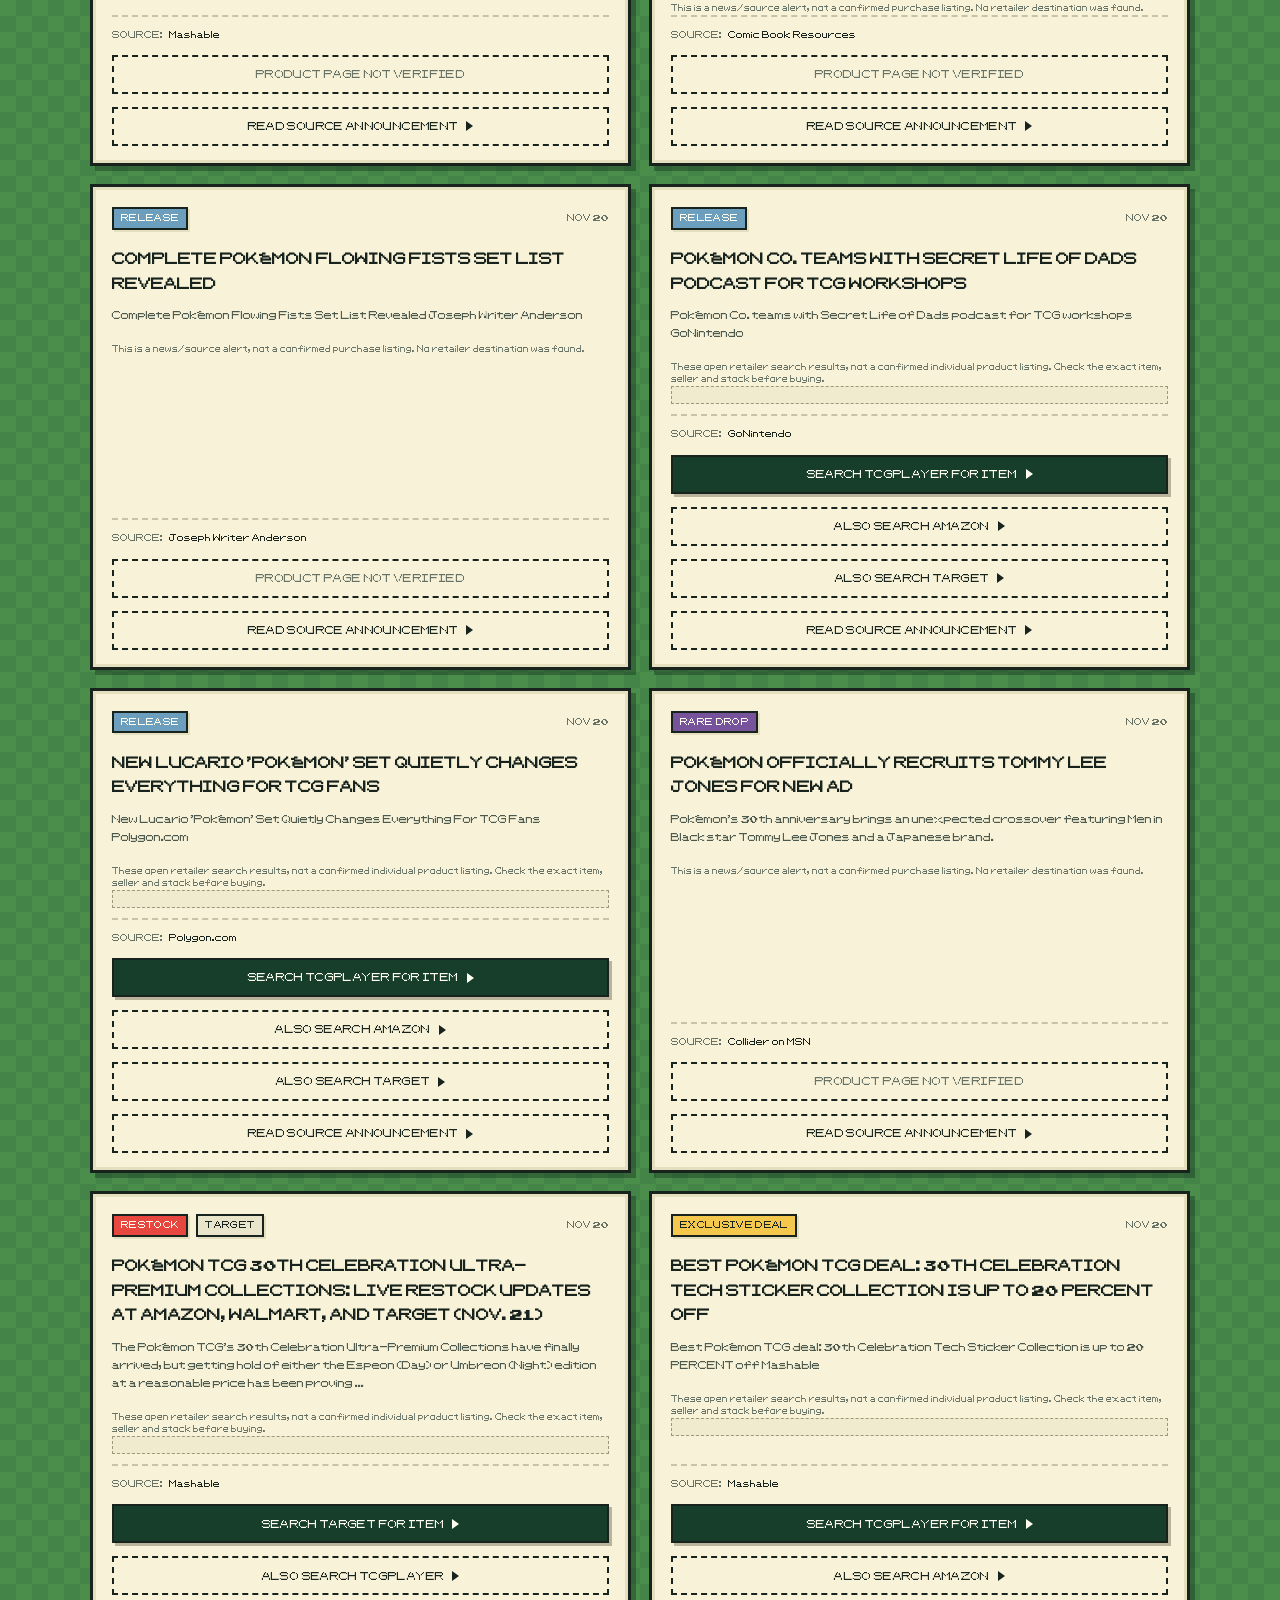
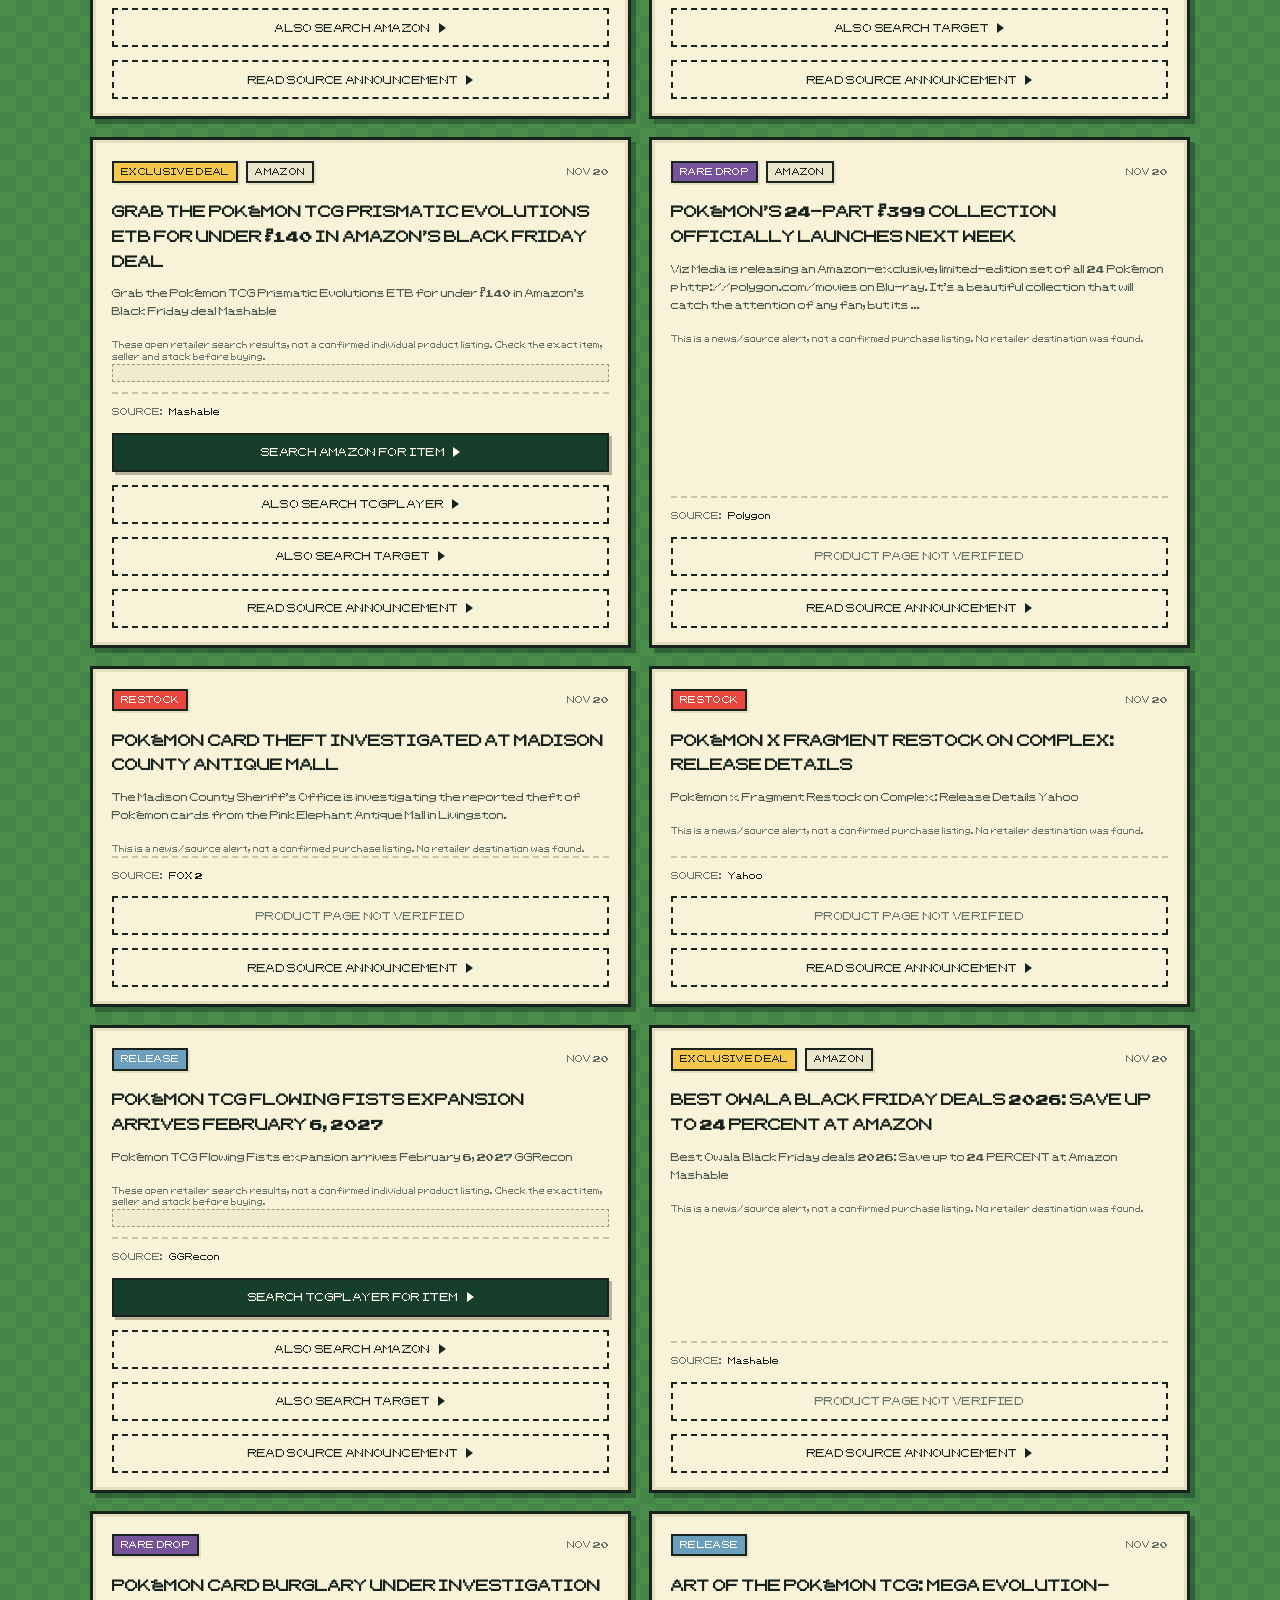
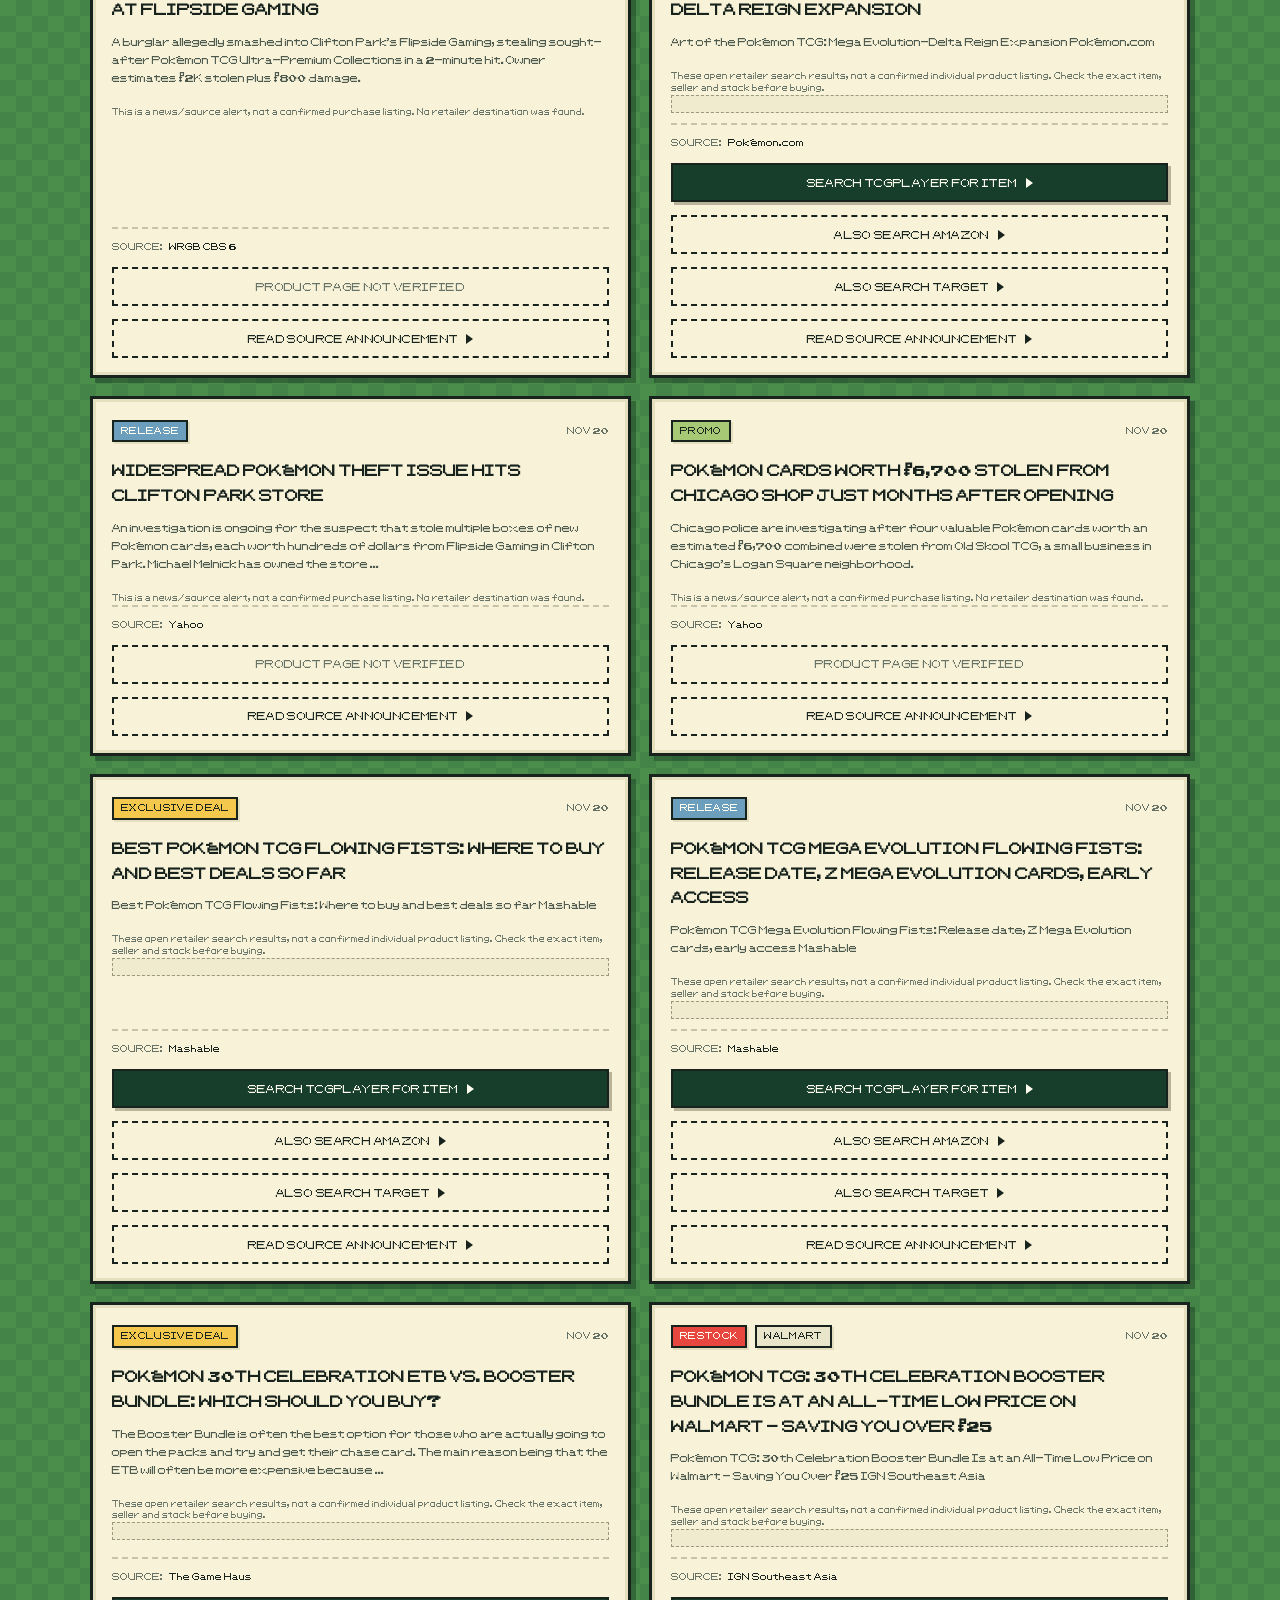
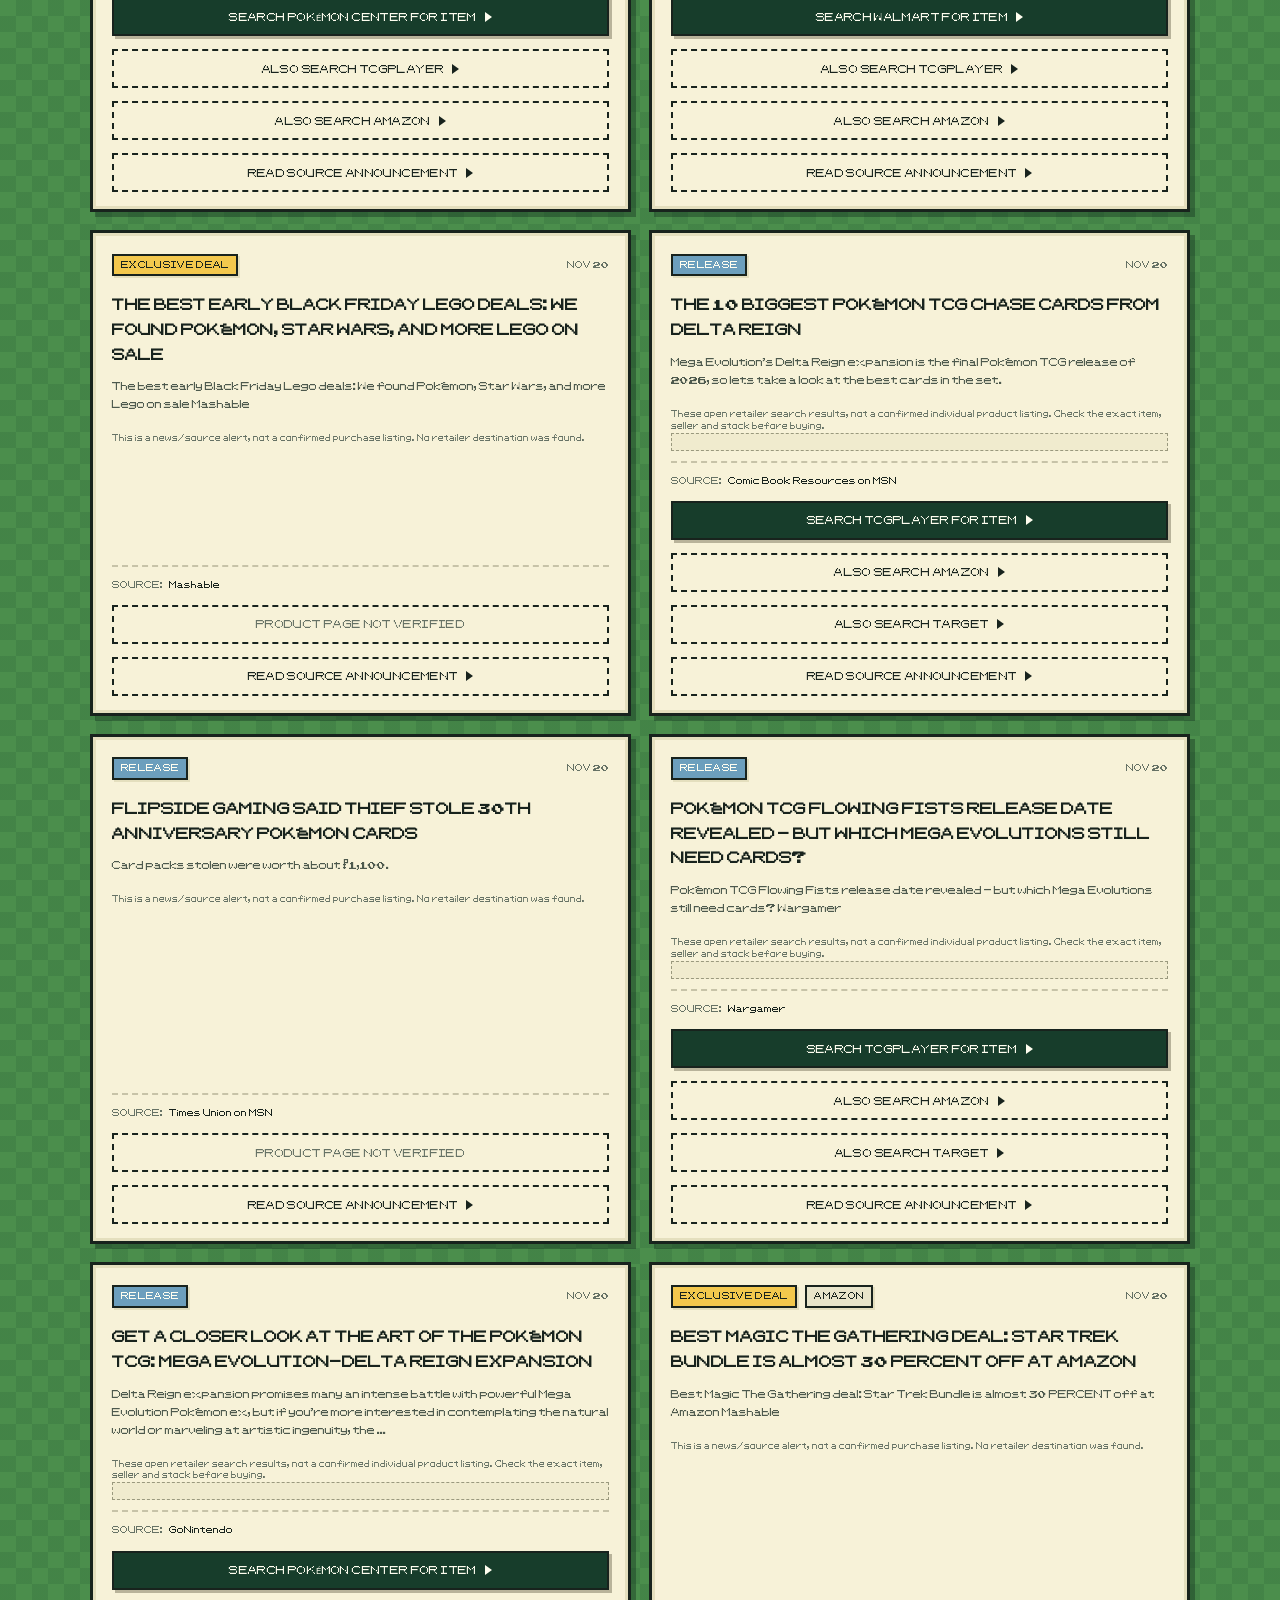
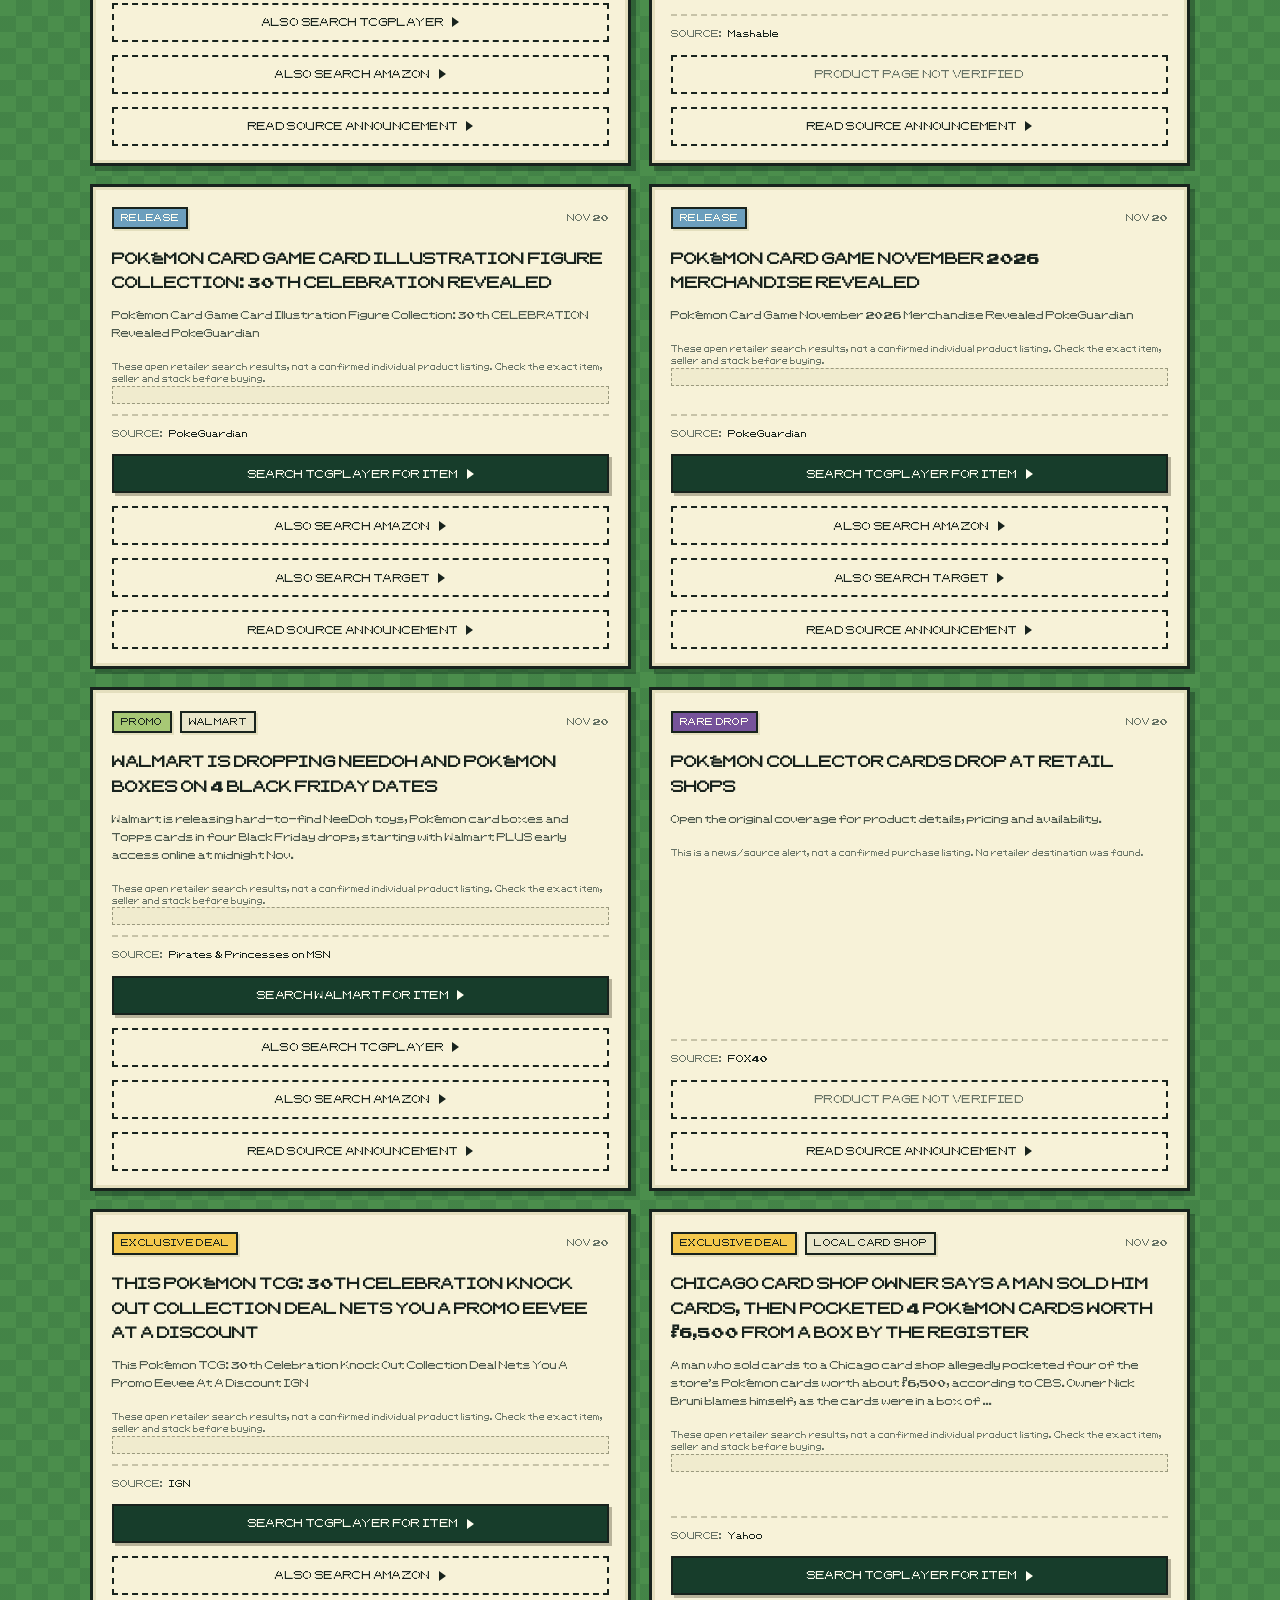
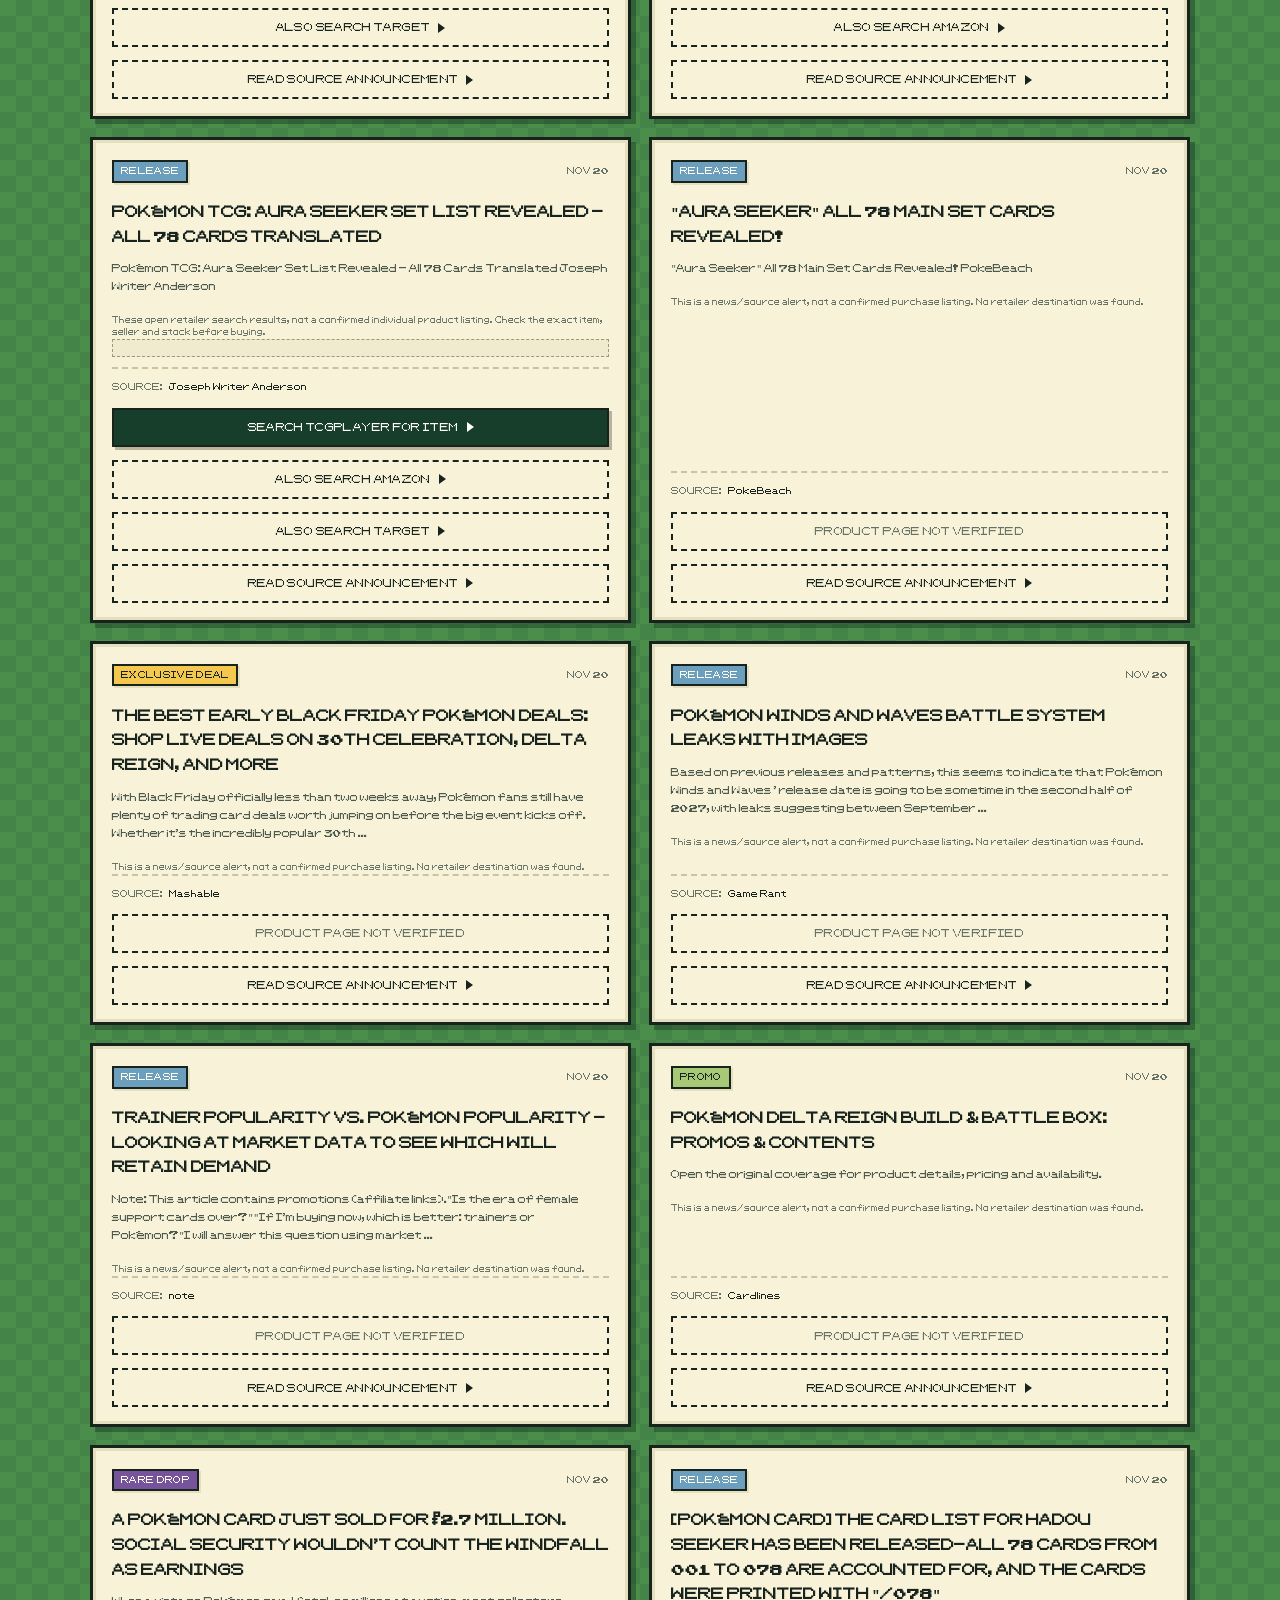
==== commit 38801b4f: "Extract uploaded repository ZIP" ====
--- a/index.html
+++ b/index.html
@@ -7,7 +7,7 @@
   <meta name="description" content="A free Pokémon TCG radar for restocks, deals, rare drops, raffles and giveaways.">
   <title>PokeDrop - Pokémon TCG Drop Finder</title>
   <link rel="preload" href="fonts/PKMN-RBYGSC.ttf" as="font" type="font/ttf" crossorigin>
-  <link rel="stylesheet" href="style.css?v=raffle-inline-fix-2">
+  <link rel="stylesheet" href="style.css?v=date-filter-1">
 </head>
 <body>
   <div class="page-shell">
@@ -44,7 +44,7 @@
 
       <div class="hero-footer">
         <span><i class="mini-square" aria-hidden="true"></i> COMMUNITY DROP WATCH</span>
-        <span>HEADLINES + RAFFLE LEADS CHECKED EVERY 30 MIN</span>
+        <span>HEADLINES + RAFFLE ALERTS CHECKED ABOUT EVERY 30 MIN</span>
       </div>
     </header>
 
@@ -55,7 +55,14 @@
             <p class="section-kicker">01 / SELECT YOUR MISSION</p>
             <h2 id="filter-title">DROP FINDER</h2>
           </div>
-          <button type="button" class="pixel-label filter-menu-toggle" id="filter-menu-toggle" aria-expanded="true" aria-controls="filter-controls">FILTER MENU</button>
+          <div class="heading-actions">
+            <div class="date-range" role="group" aria-label="Filter alerts by posted date">
+              <label class="date-field"><span class="control-label">FROM</span><input type="date" id="date-from" title="Show alerts posted on or after this day" aria-label="Oldest posted date"></label>
+              <label class="date-field"><span class="control-label">TO</span><input type="date" id="date-to" title="Show alerts posted on or before this day" aria-label="Newest posted date"></label>
+              <button type="button" class="pixel-label date-clear" id="date-clear" hidden>CLEAR DATES</button>
+            </div>
+            <button type="button" class="pixel-label filter-menu-toggle" id="filter-menu-toggle" aria-expanded="true" aria-controls="filter-controls">FILTER MENU</button>
+          </div>
         </div>
 
         <div class="filter-controls" id="filter-controls">
@@ -127,8 +134,9 @@
     </footer>
   </div>
 
-  <script src="app.js?v=raffle-discovery-v2" defer></script>
+  <!-- Load stock integration first so it can add stock listings to app.js's normal feed data. -->
+  <script src="stock-ui.js?v=unified-feed-stock-filter-v3" defer></script>
+  <script src="app.js?v=date-filter-1" defer></script>
   <script src="raffle-ui.js?v=raffle-destinations-v6" defer></script>
-  <script src="stock-ui.js?v=unified-stock-feed-v2" defer></script>
 </body>
 </html>
--- a/style.css
+++ b/style.css
@@ -273,3 +273,17 @@
 @media (prefers-reduced-motion: reduce) {
   *, *::before, *::after { scroll-behavior: auto !important; transition-duration: .01ms !important; animation-duration: .01ms !important; animation-iteration-count: 1 !important; }
 }
+
+/* Date filter: sits beside the FILTER MENU button */
+.section-heading { flex-wrap: wrap; }
+.heading-actions { display: flex; flex-wrap: wrap; align-items: flex-end; justify-content: flex-end; gap: 10px; }
+.date-range { display: flex; flex-wrap: wrap; align-items: flex-end; gap: 8px; }
+.date-field { display: grid; gap: 4px; }
+.date-field .control-label { margin: 0; }
+.date-field input[type="date"] { width: auto; min-width: 142px; min-height: 36px; padding: 5px 8px; font-size: 9px; cursor: pointer; color-scheme: light; }
+.date-clear, .heading-actions .filter-menu-toggle { appearance: none; cursor: pointer; min-height: 36px; }
+.date-clear:hover { color: var(--ink); background: var(--gold); }
+@media (max-width: 560px) {
+  .heading-actions { width: 100%; justify-content: flex-start; }
+  .date-field input[type="date"] { min-width: 126px; }
+}
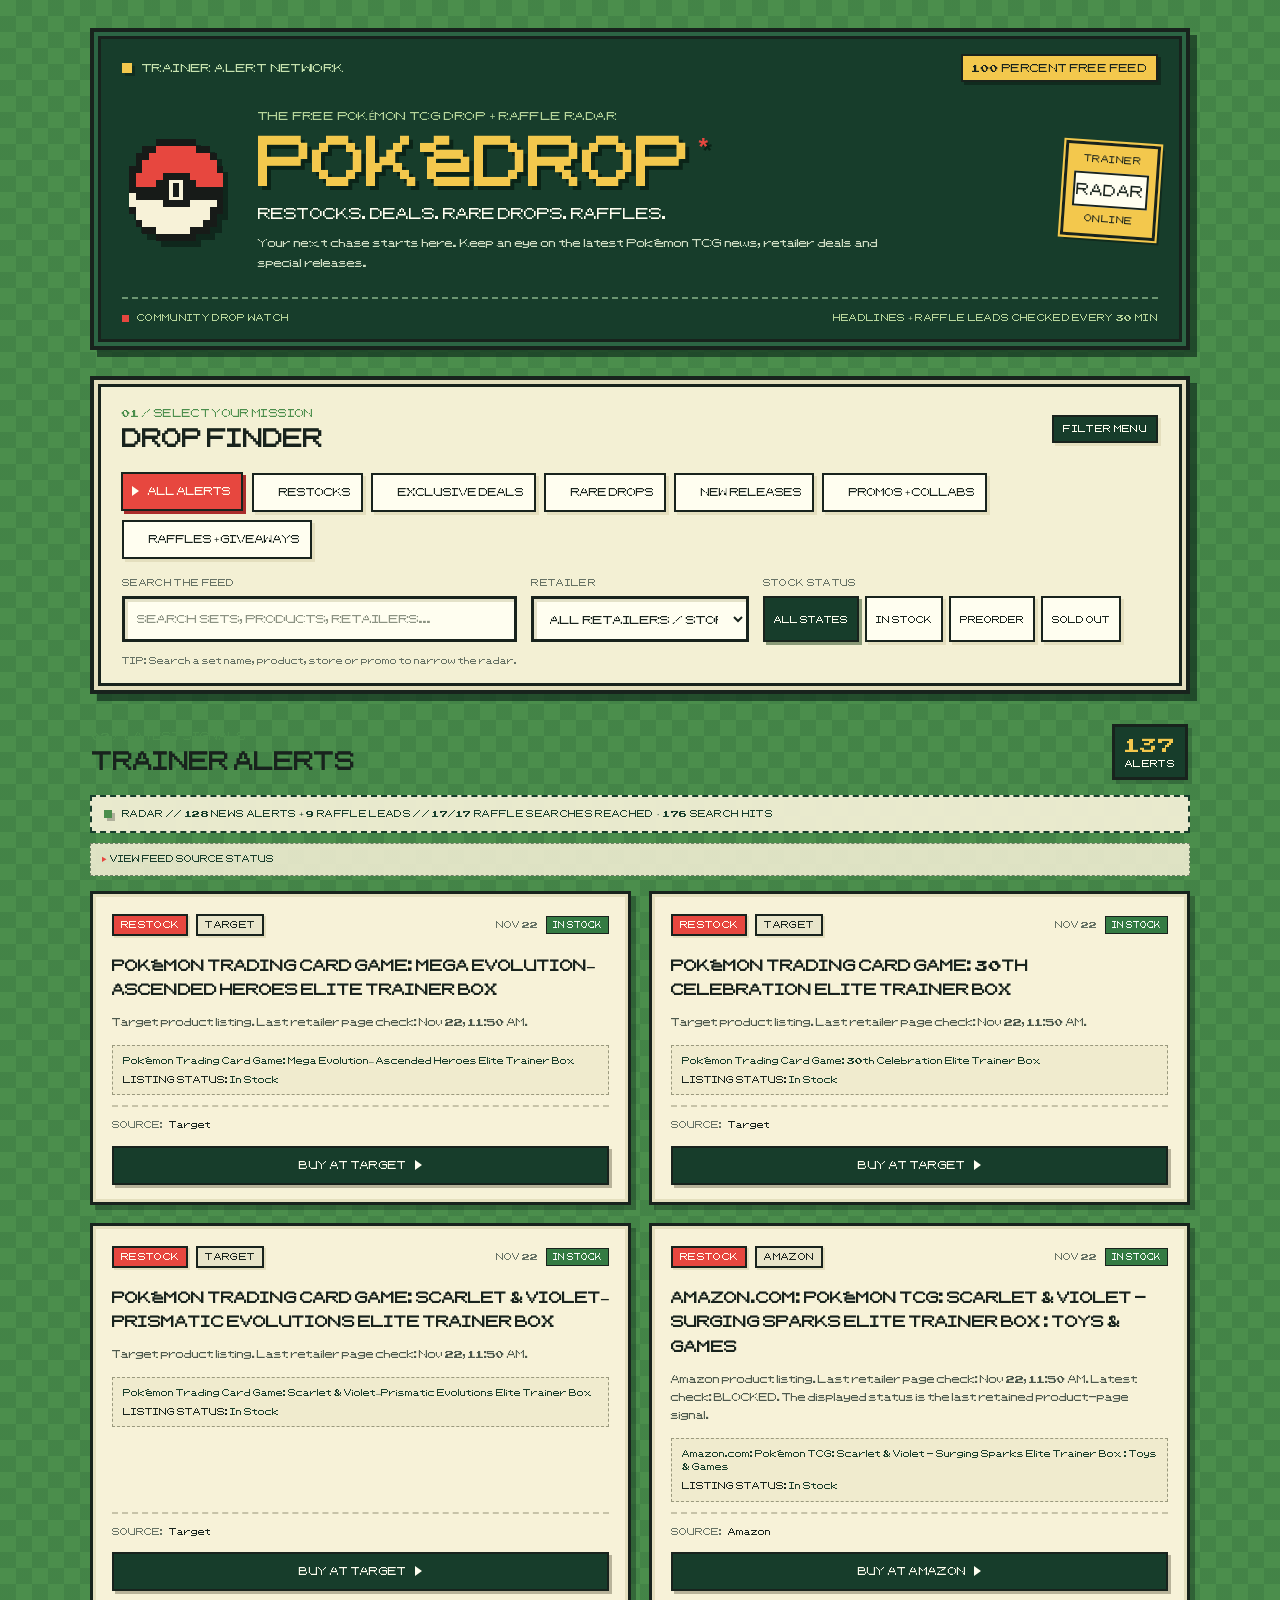
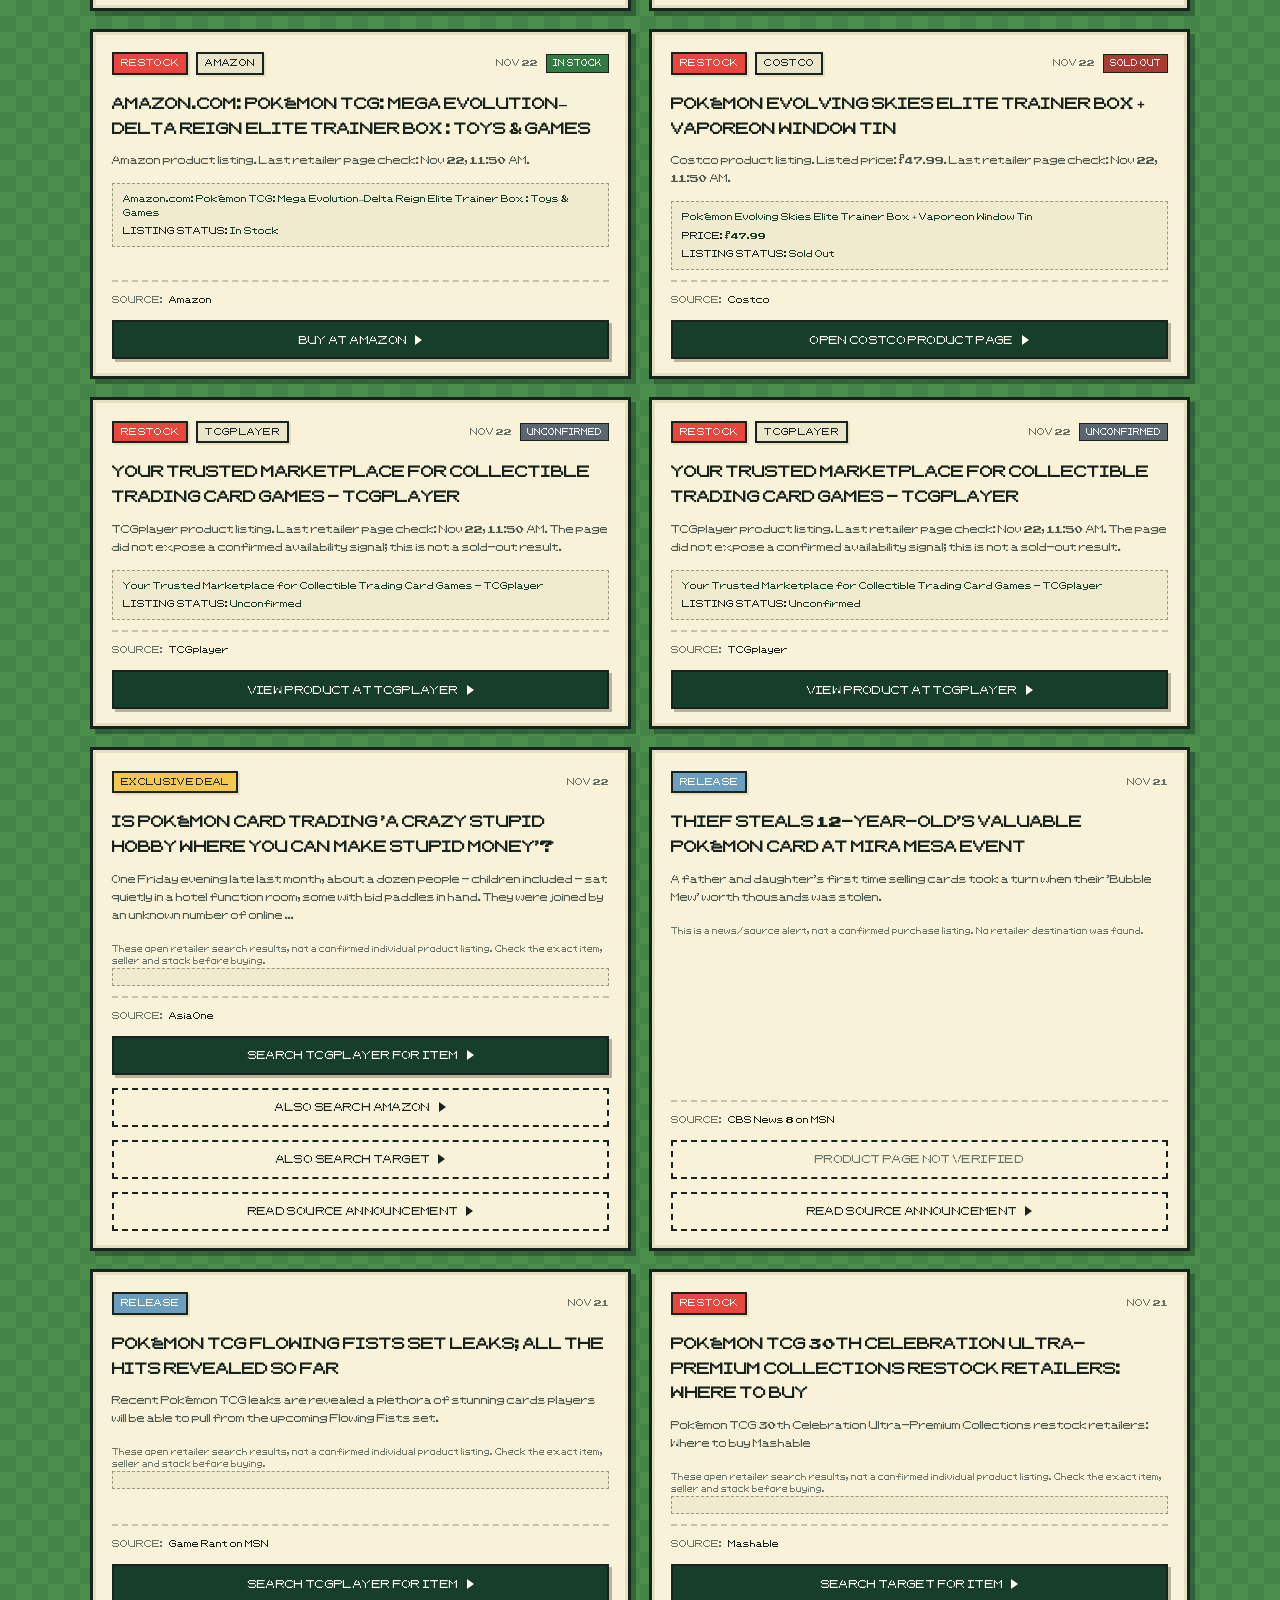
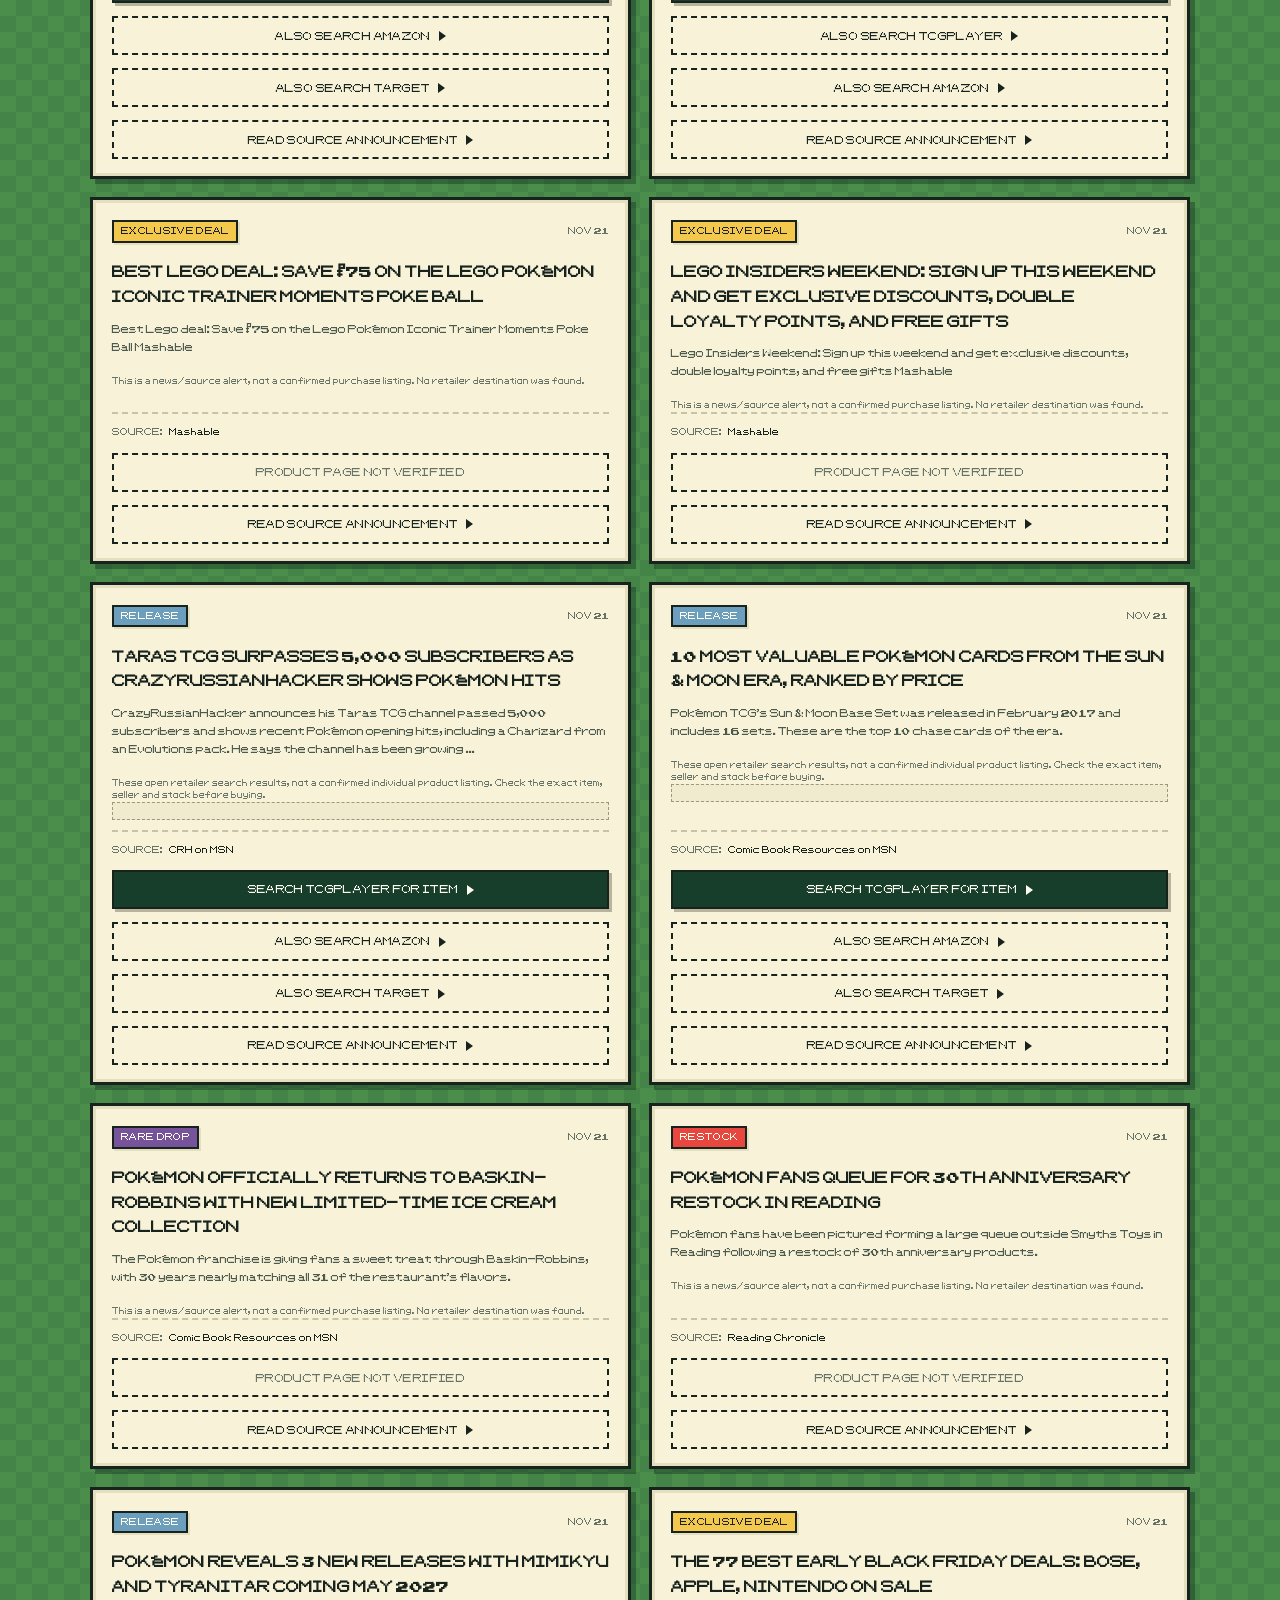
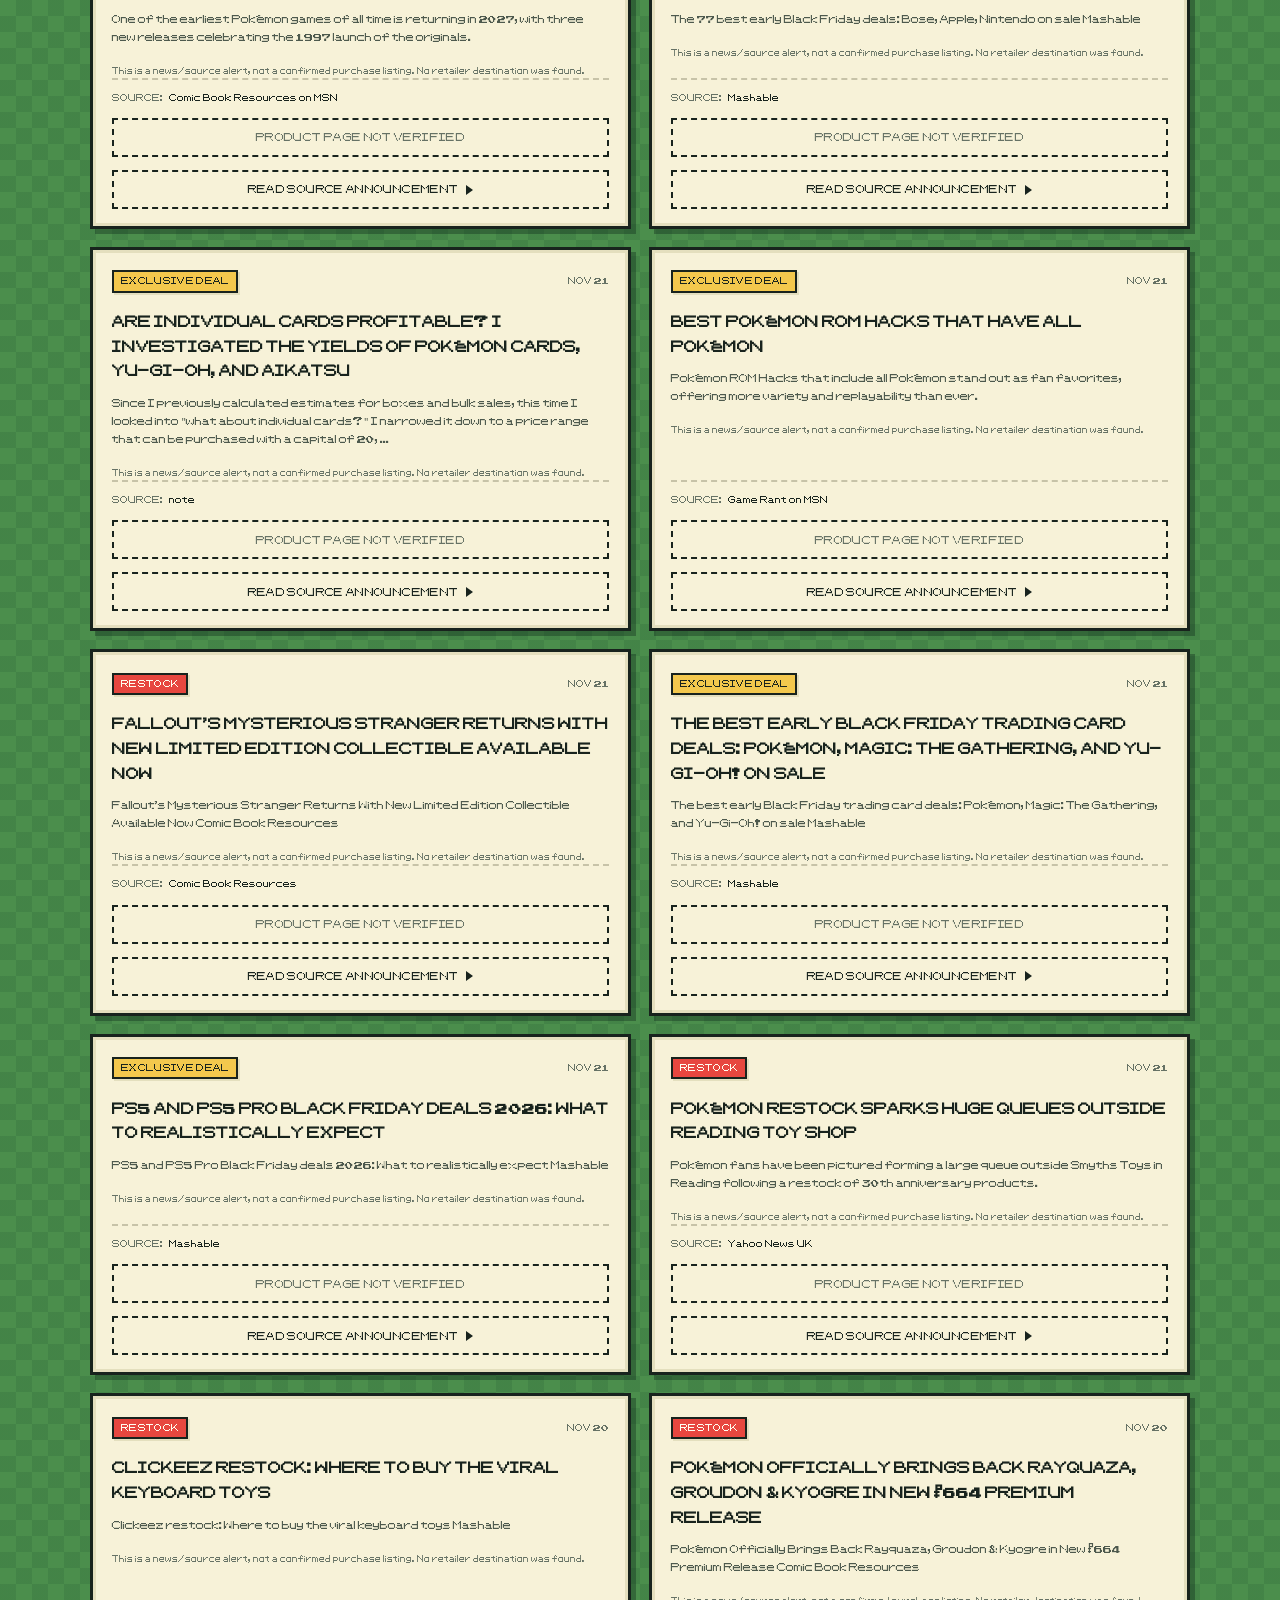
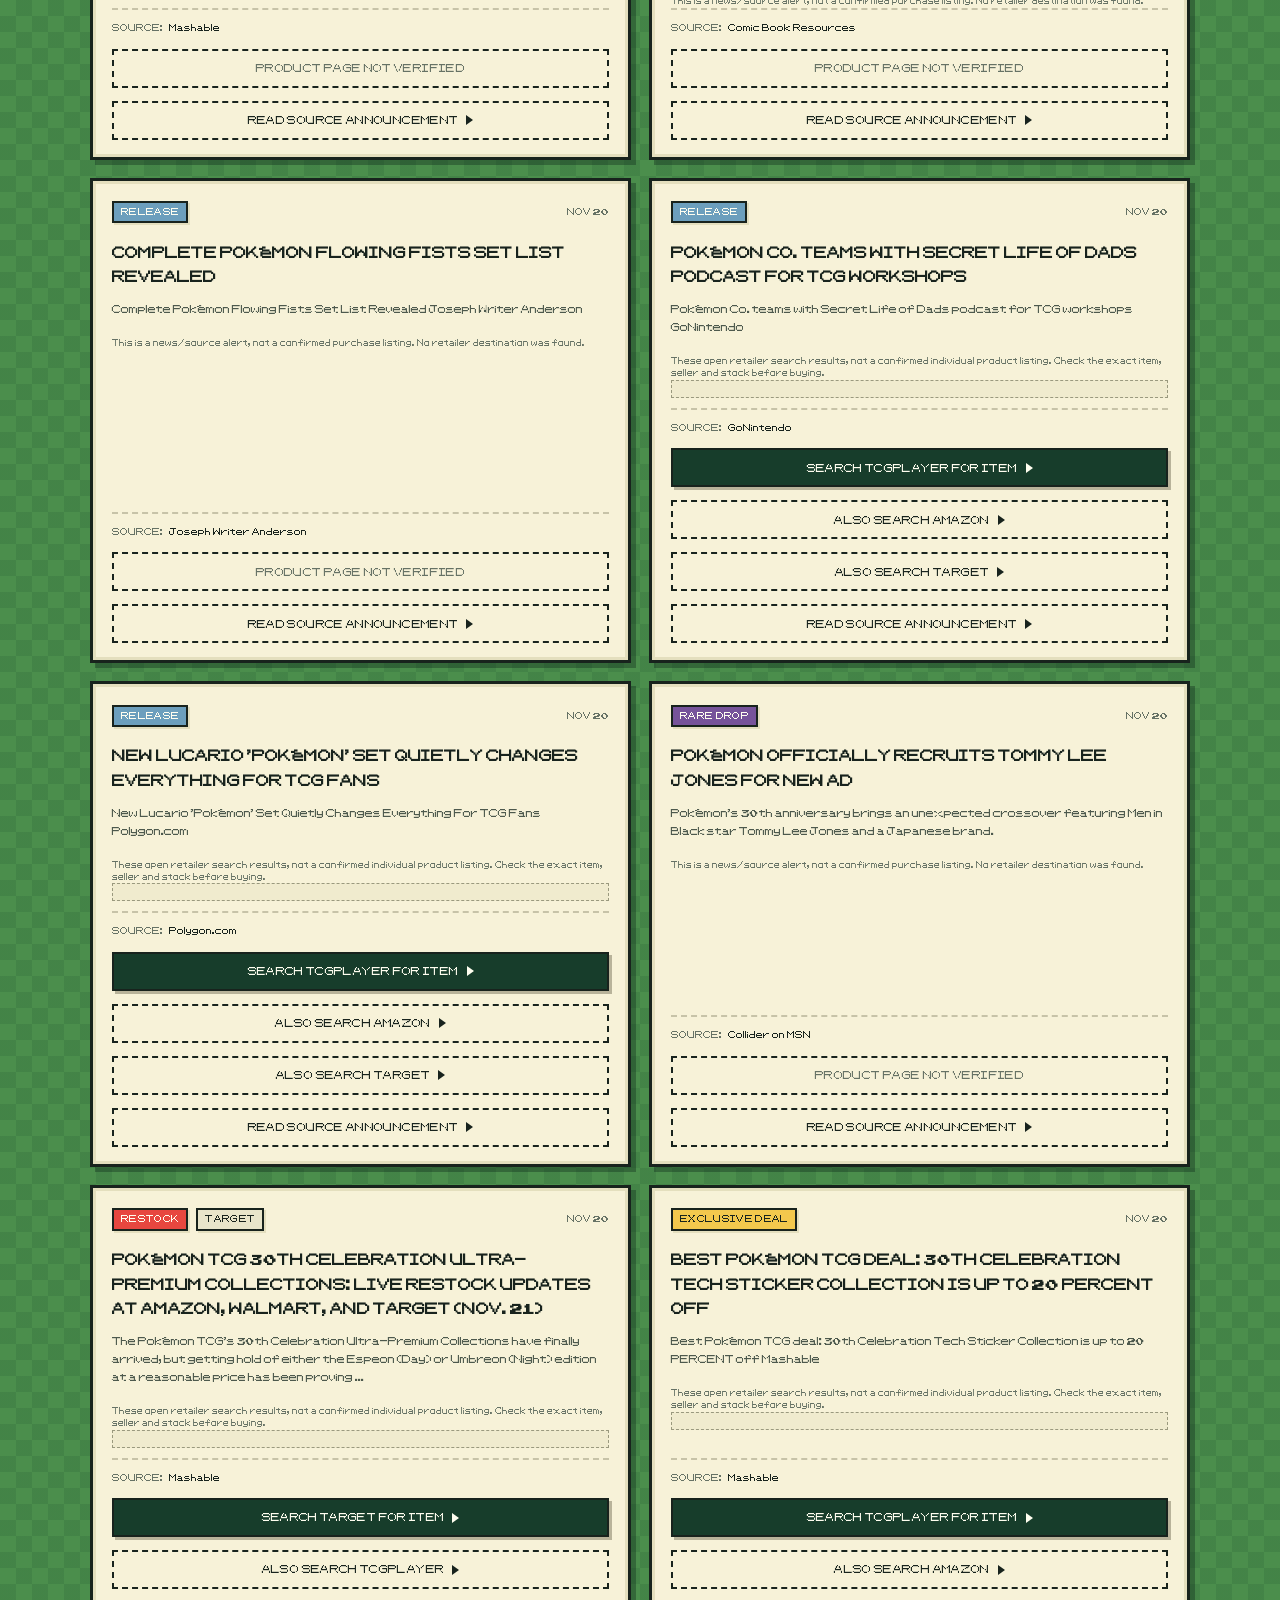
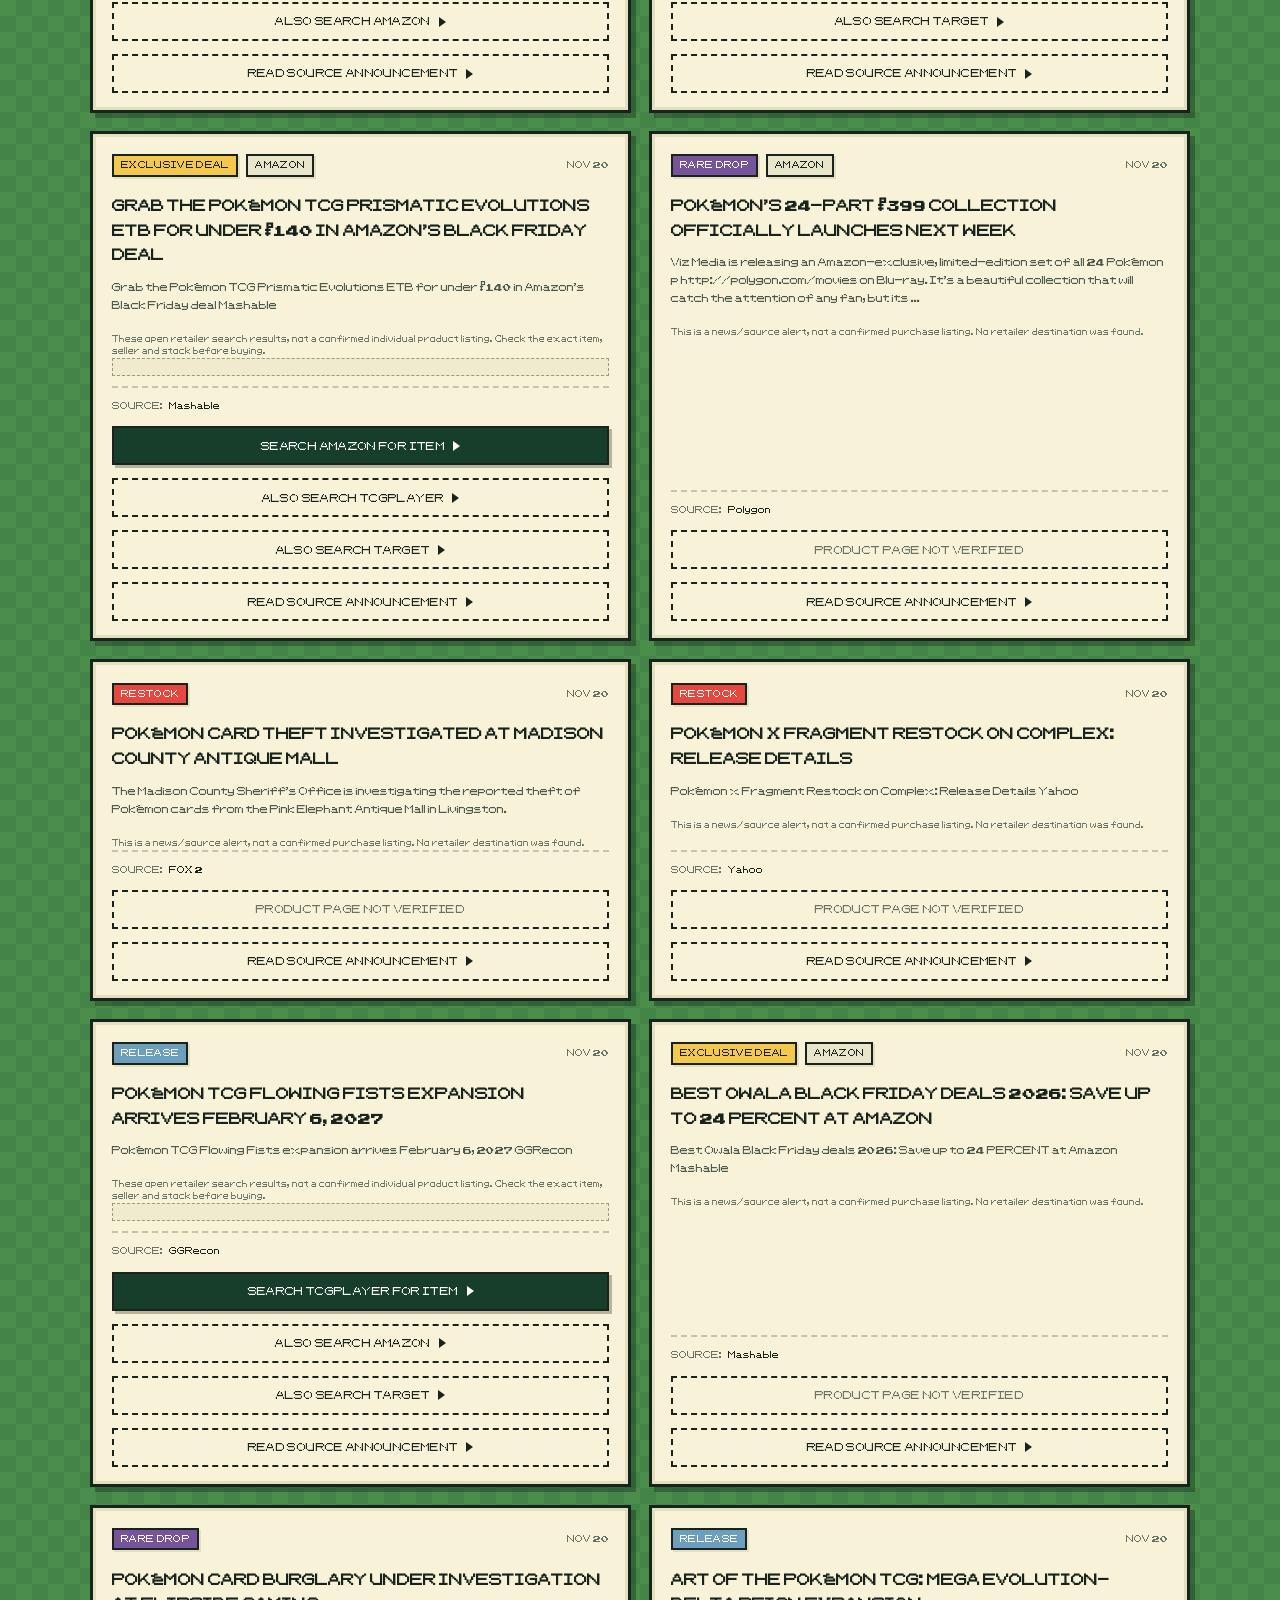
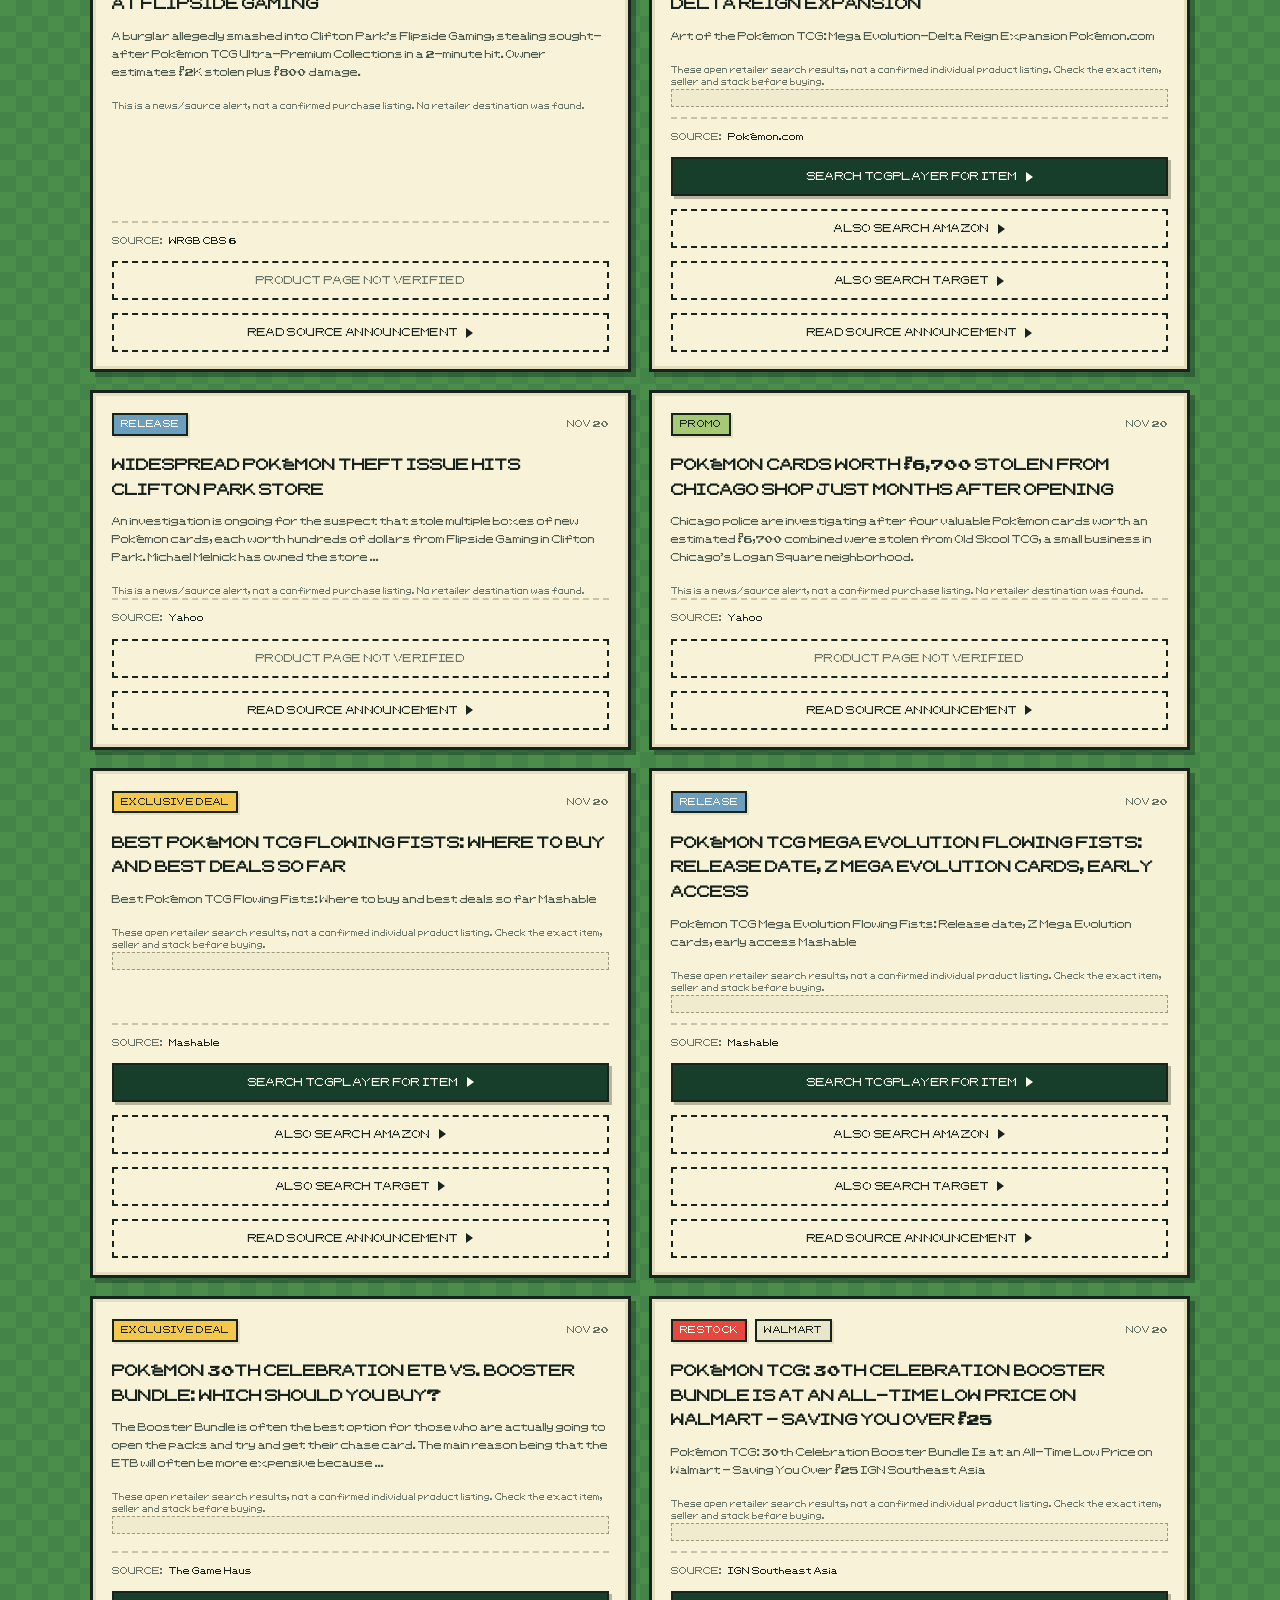
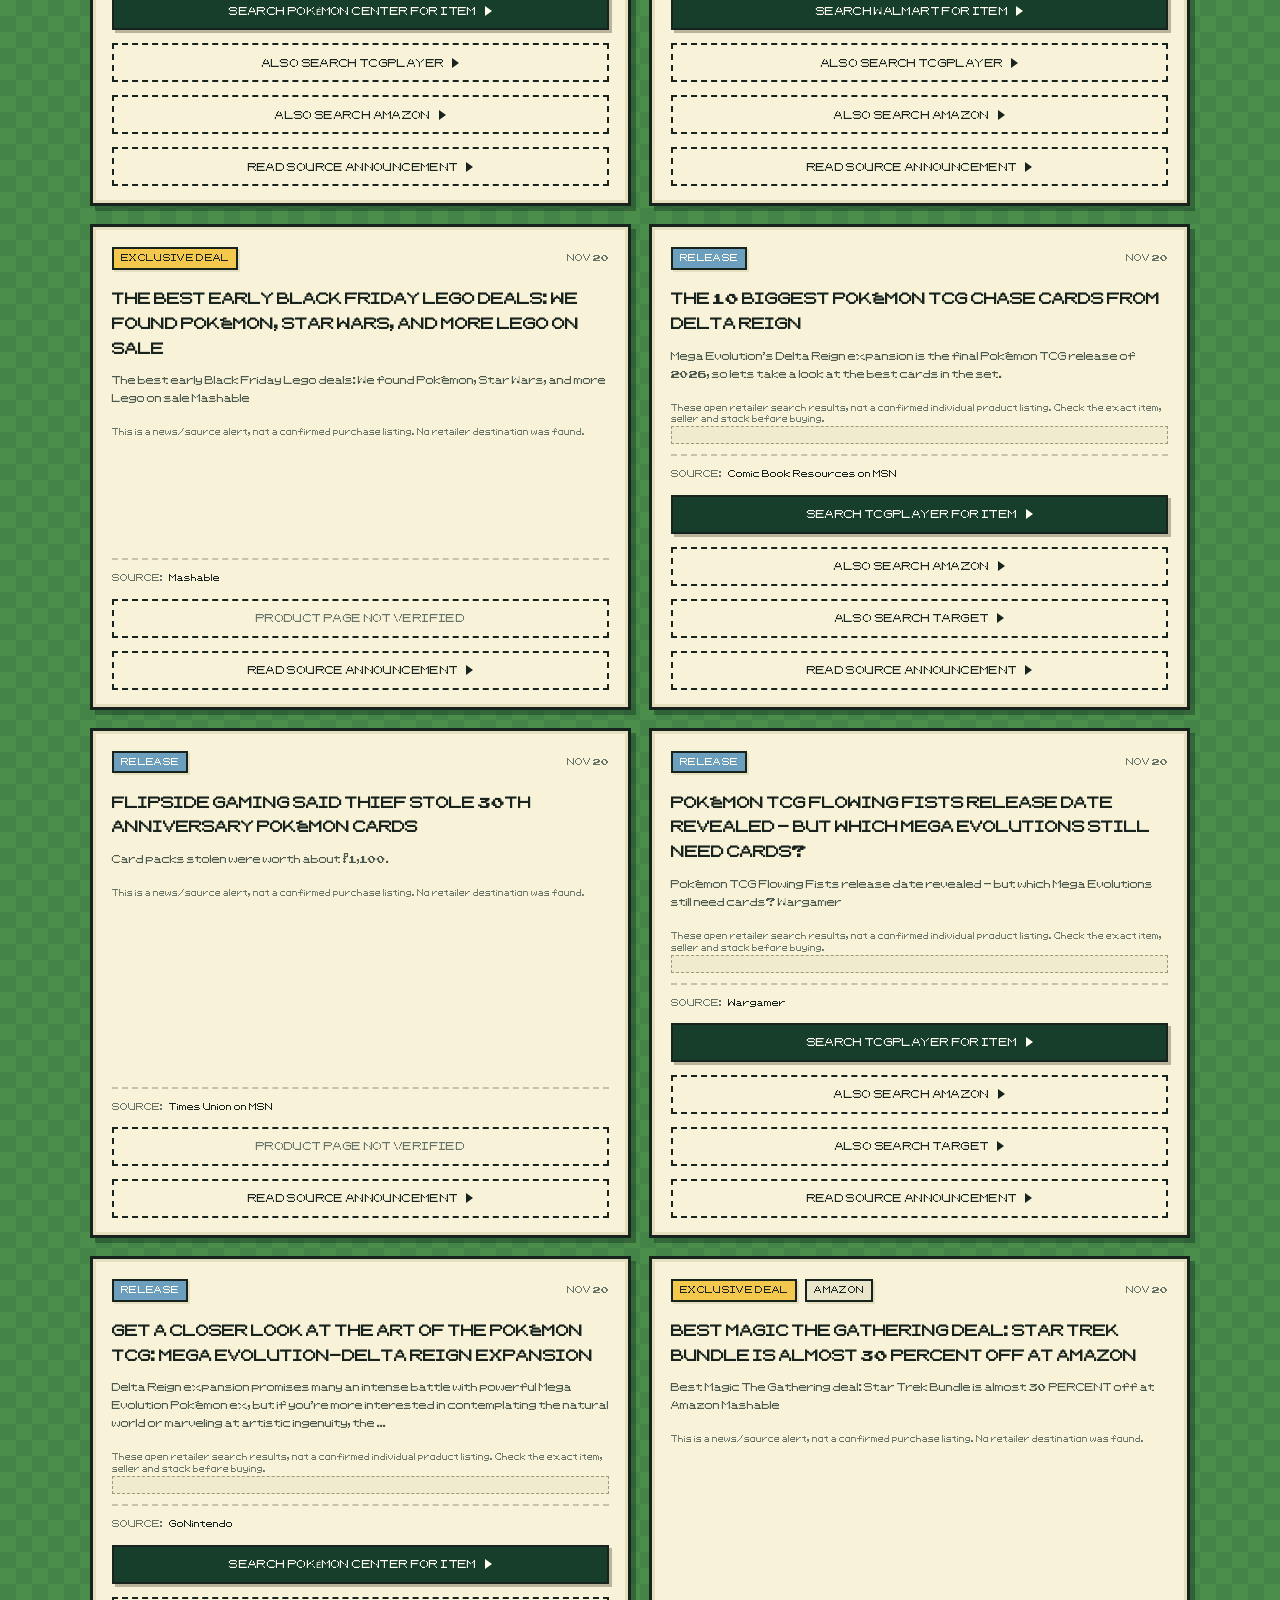
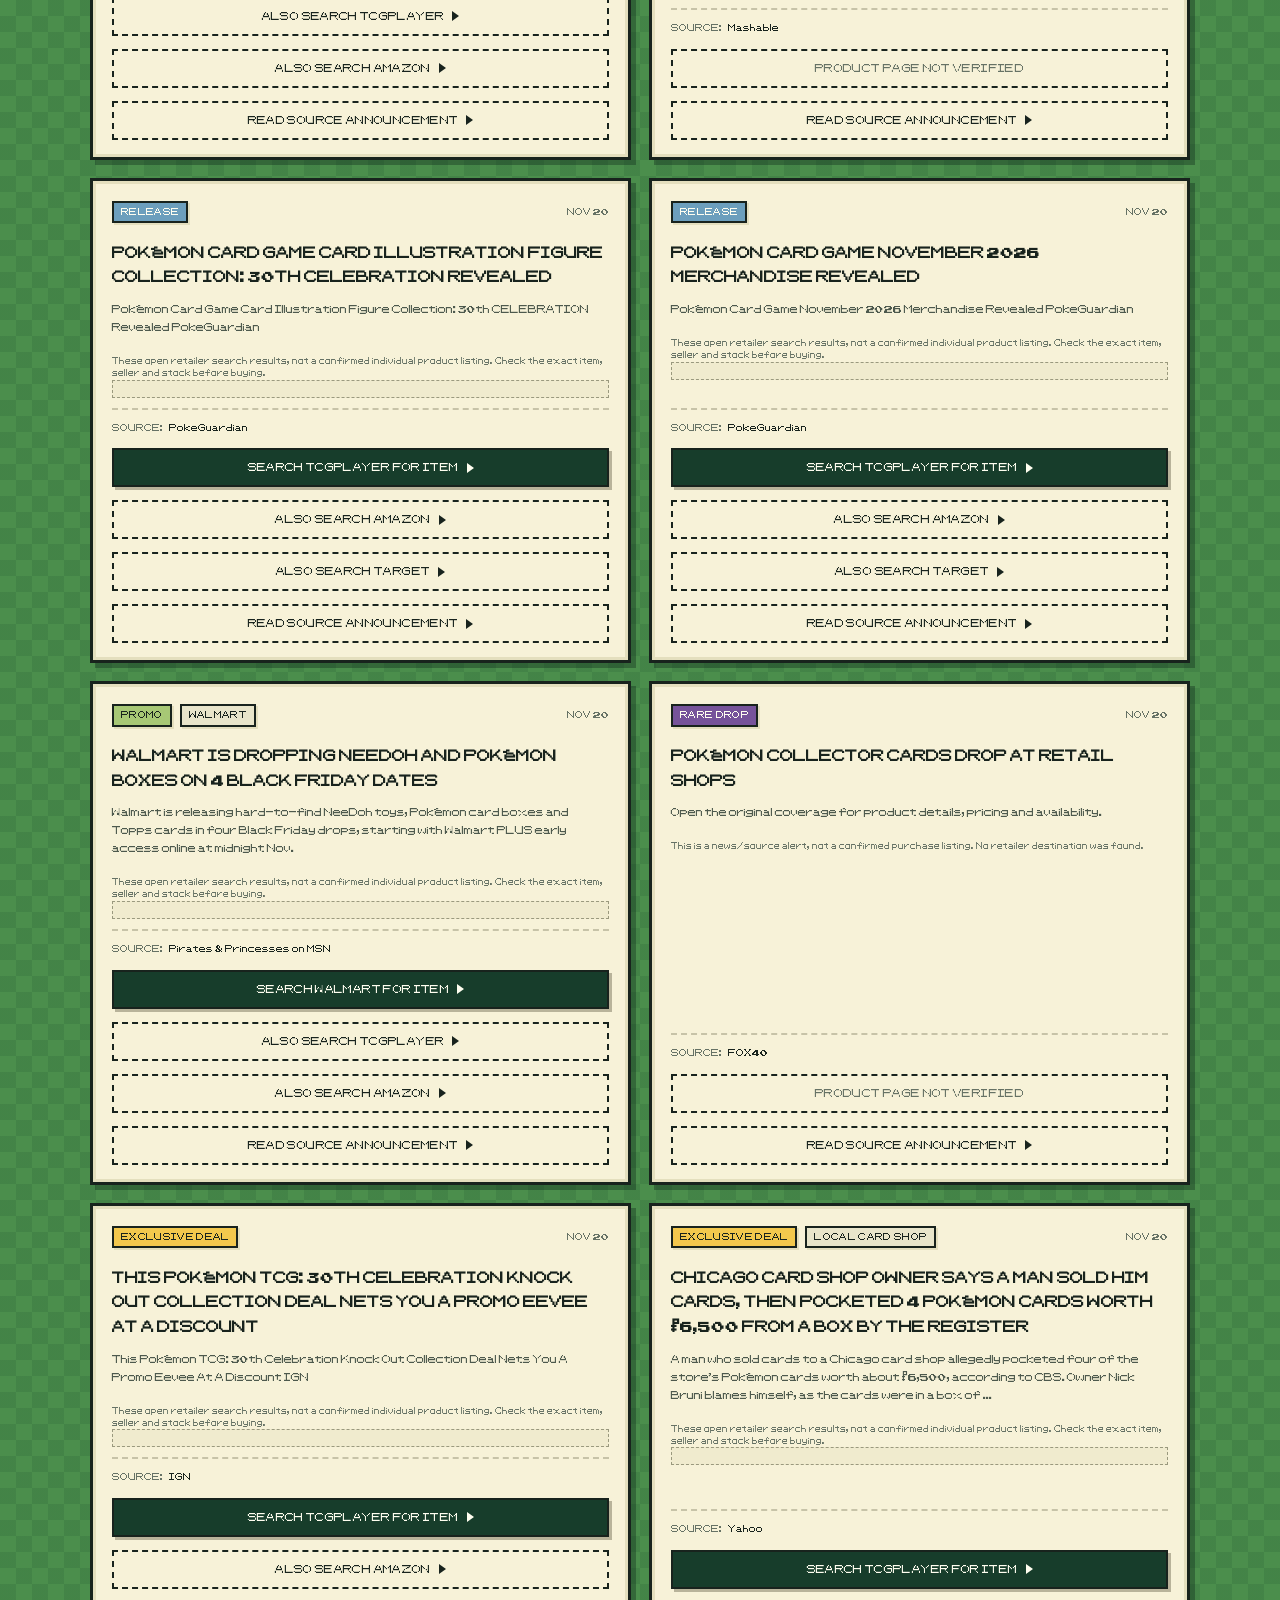
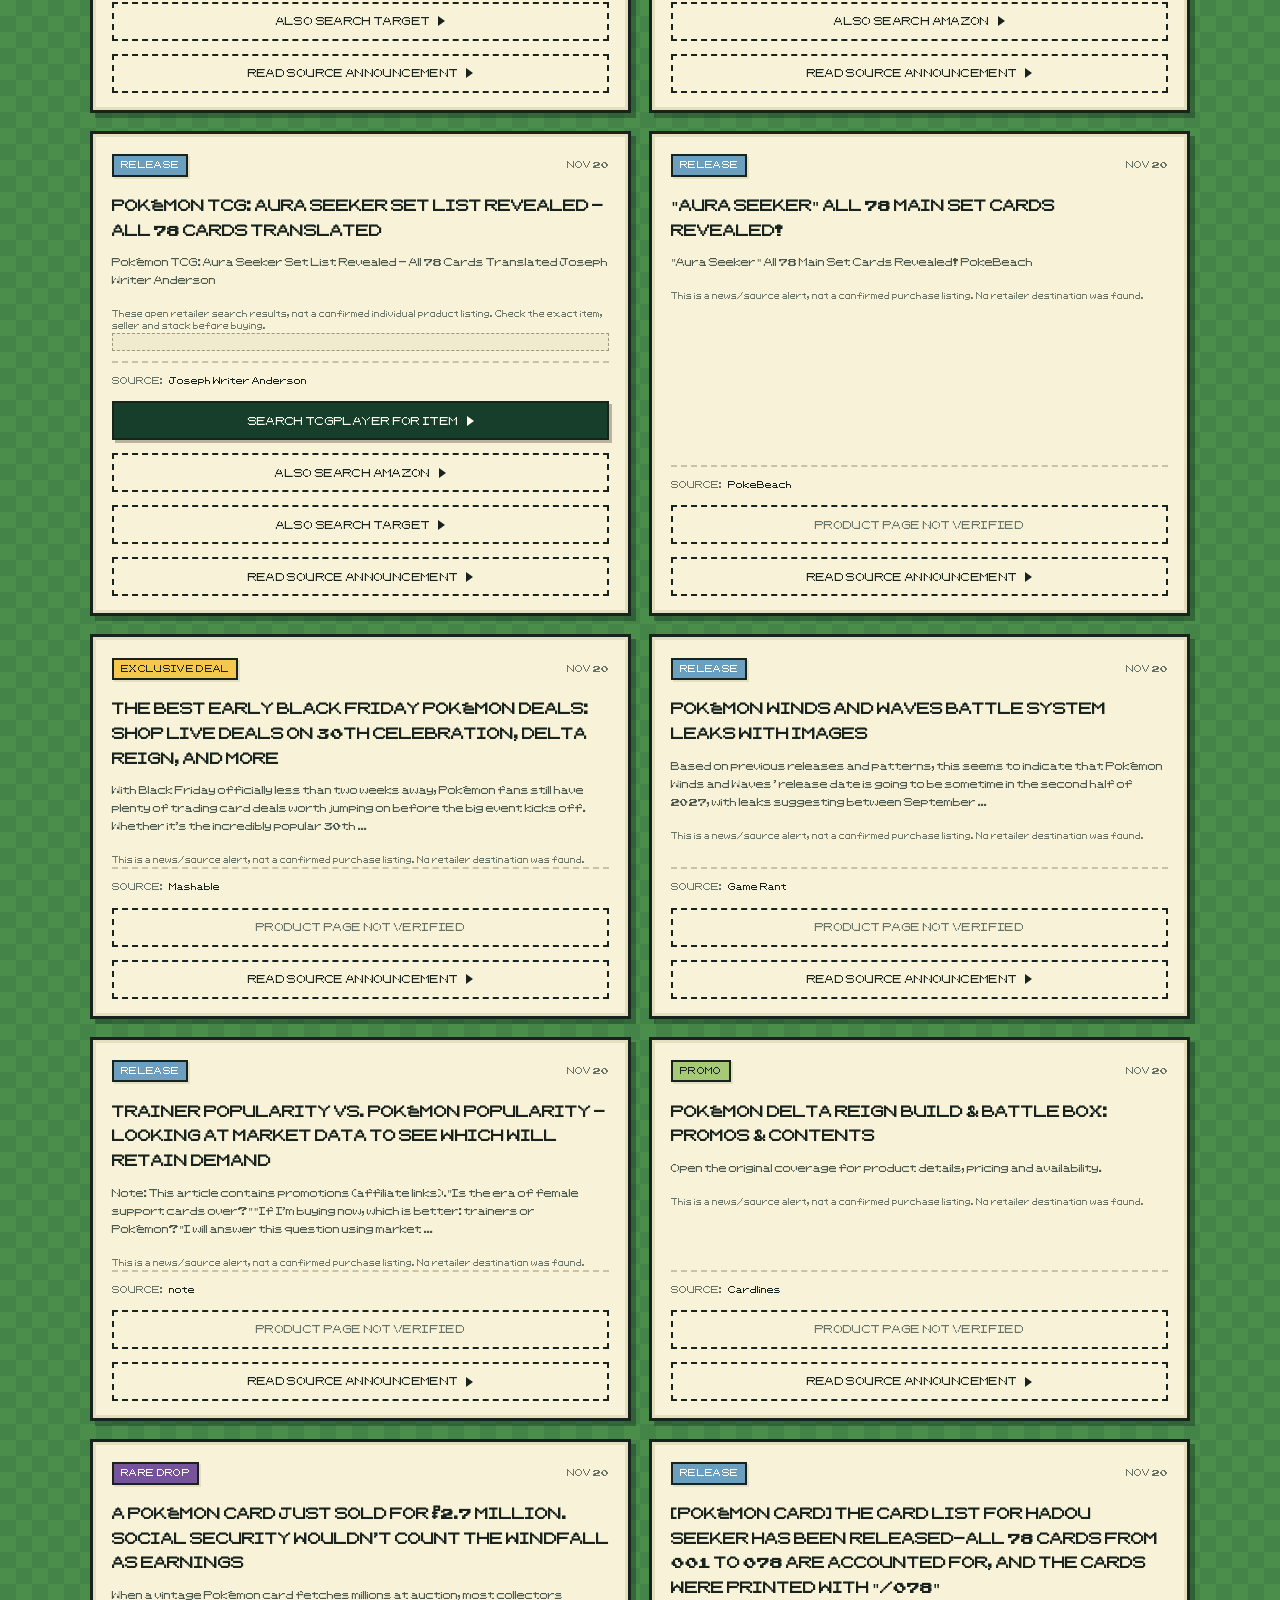
==== commit b5c61c46: "Extract uploaded repository ZIP" ====
--- a/index.html
+++ b/index.html
@@ -7,7 +7,7 @@
   <meta name="description" content="A free Pokémon TCG radar for restocks, deals, rare drops, raffles and giveaways.">
   <title>PokeDrop - Pokémon TCG Drop Finder</title>
   <link rel="preload" href="fonts/PKMN-RBYGSC.ttf" as="font" type="font/ttf" crossorigin>
-  <link rel="stylesheet" href="style.css?v=date-filter-1">
+  <link rel="stylesheet" href="style.css?v=raffle-inline-fix-2">
 </head>
 <body>
   <div class="page-shell">
@@ -44,7 +44,7 @@
 
       <div class="hero-footer">
         <span><i class="mini-square" aria-hidden="true"></i> COMMUNITY DROP WATCH</span>
-        <span>HEADLINES + RAFFLE ALERTS CHECKED ABOUT EVERY 30 MIN</span>
+        <span>HEADLINES + RAFFLE LEADS CHECKED EVERY 30 MIN</span>
       </div>
     </header>
 
@@ -55,14 +55,7 @@
             <p class="section-kicker">01 / SELECT YOUR MISSION</p>
             <h2 id="filter-title">DROP FINDER</h2>
           </div>
-          <div class="heading-actions">
-            <div class="date-range" role="group" aria-label="Filter alerts by posted date">
-              <label class="date-field"><span class="control-label">FROM</span><input type="date" id="date-from" title="Show alerts posted on or after this day" aria-label="Oldest posted date"></label>
-              <label class="date-field"><span class="control-label">TO</span><input type="date" id="date-to" title="Show alerts posted on or before this day" aria-label="Newest posted date"></label>
-              <button type="button" class="pixel-label date-clear" id="date-clear" hidden>CLEAR DATES</button>
-            </div>
-            <button type="button" class="pixel-label filter-menu-toggle" id="filter-menu-toggle" aria-expanded="true" aria-controls="filter-controls">FILTER MENU</button>
-          </div>
+          <button type="button" class="pixel-label filter-menu-toggle" id="filter-menu-toggle" aria-expanded="true" aria-controls="filter-controls">FILTER MENU</button>
         </div>
 
         <div class="filter-controls" id="filter-controls">
@@ -136,7 +129,7 @@
 
   <!-- Load stock integration first so it can add stock listings to app.js's normal feed data. -->
   <script src="stock-ui.js?v=unified-feed-stock-filter-v3" defer></script>
-  <script src="app.js?v=date-filter-1" defer></script>
+  <script src="app.js?v=raffle-discovery-v2" defer></script>
   <script src="raffle-ui.js?v=raffle-destinations-v6" defer></script>
 </body>
 </html>
--- a/style.css
+++ b/style.css
@@ -273,17 +273,3 @@
 @media (prefers-reduced-motion: reduce) {
   *, *::before, *::after { scroll-behavior: auto !important; transition-duration: .01ms !important; animation-duration: .01ms !important; animation-iteration-count: 1 !important; }
 }
-
-/* Date filter: sits beside the FILTER MENU button */
-.section-heading { flex-wrap: wrap; }
-.heading-actions { display: flex; flex-wrap: wrap; align-items: flex-end; justify-content: flex-end; gap: 10px; }
-.date-range { display: flex; flex-wrap: wrap; align-items: flex-end; gap: 8px; }
-.date-field { display: grid; gap: 4px; }
-.date-field .control-label { margin: 0; }
-.date-field input[type="date"] { width: auto; min-width: 142px; min-height: 36px; padding: 5px 8px; font-size: 9px; cursor: pointer; color-scheme: light; }
-.date-clear, .heading-actions .filter-menu-toggle { appearance: none; cursor: pointer; min-height: 36px; }
-.date-clear:hover { color: var(--ink); background: var(--gold); }
-@media (max-width: 560px) {
-  .heading-actions { width: 100%; justify-content: flex-start; }
-  .date-field input[type="date"] { min-width: 126px; }
-}
